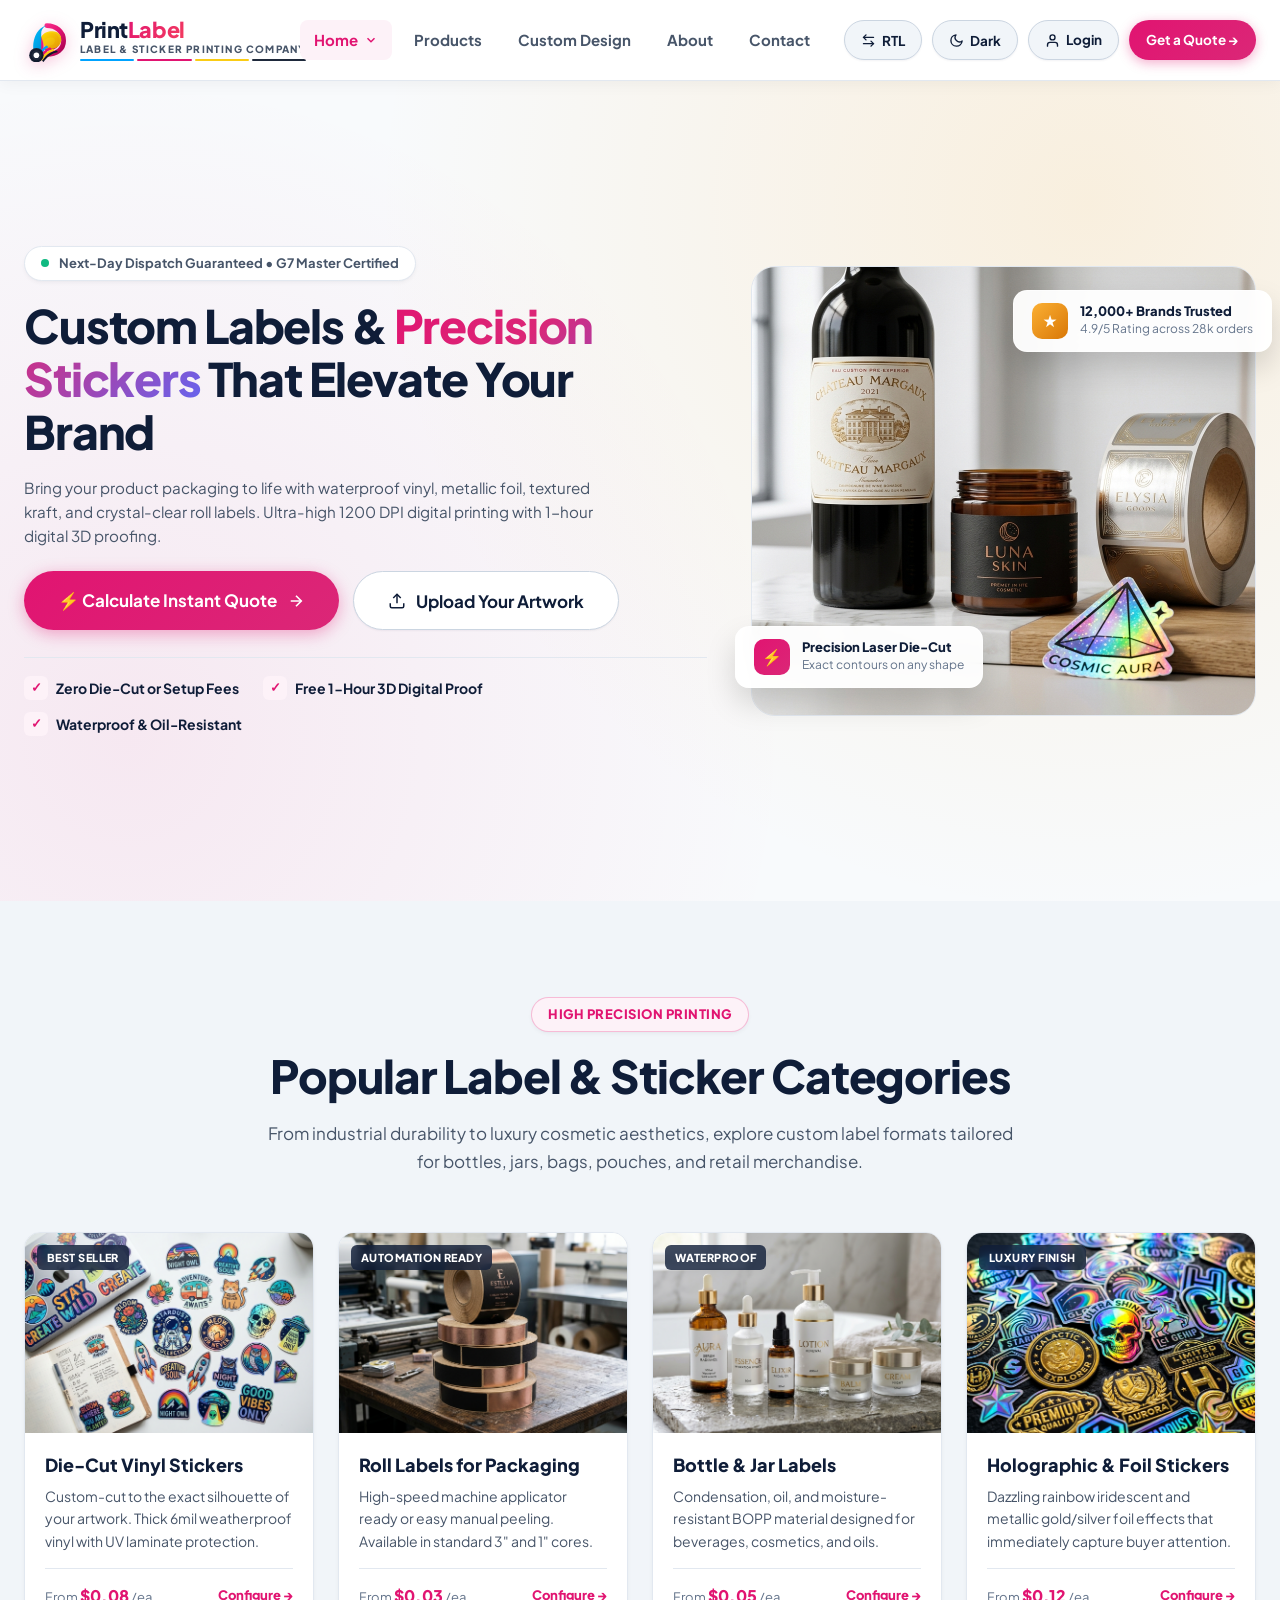
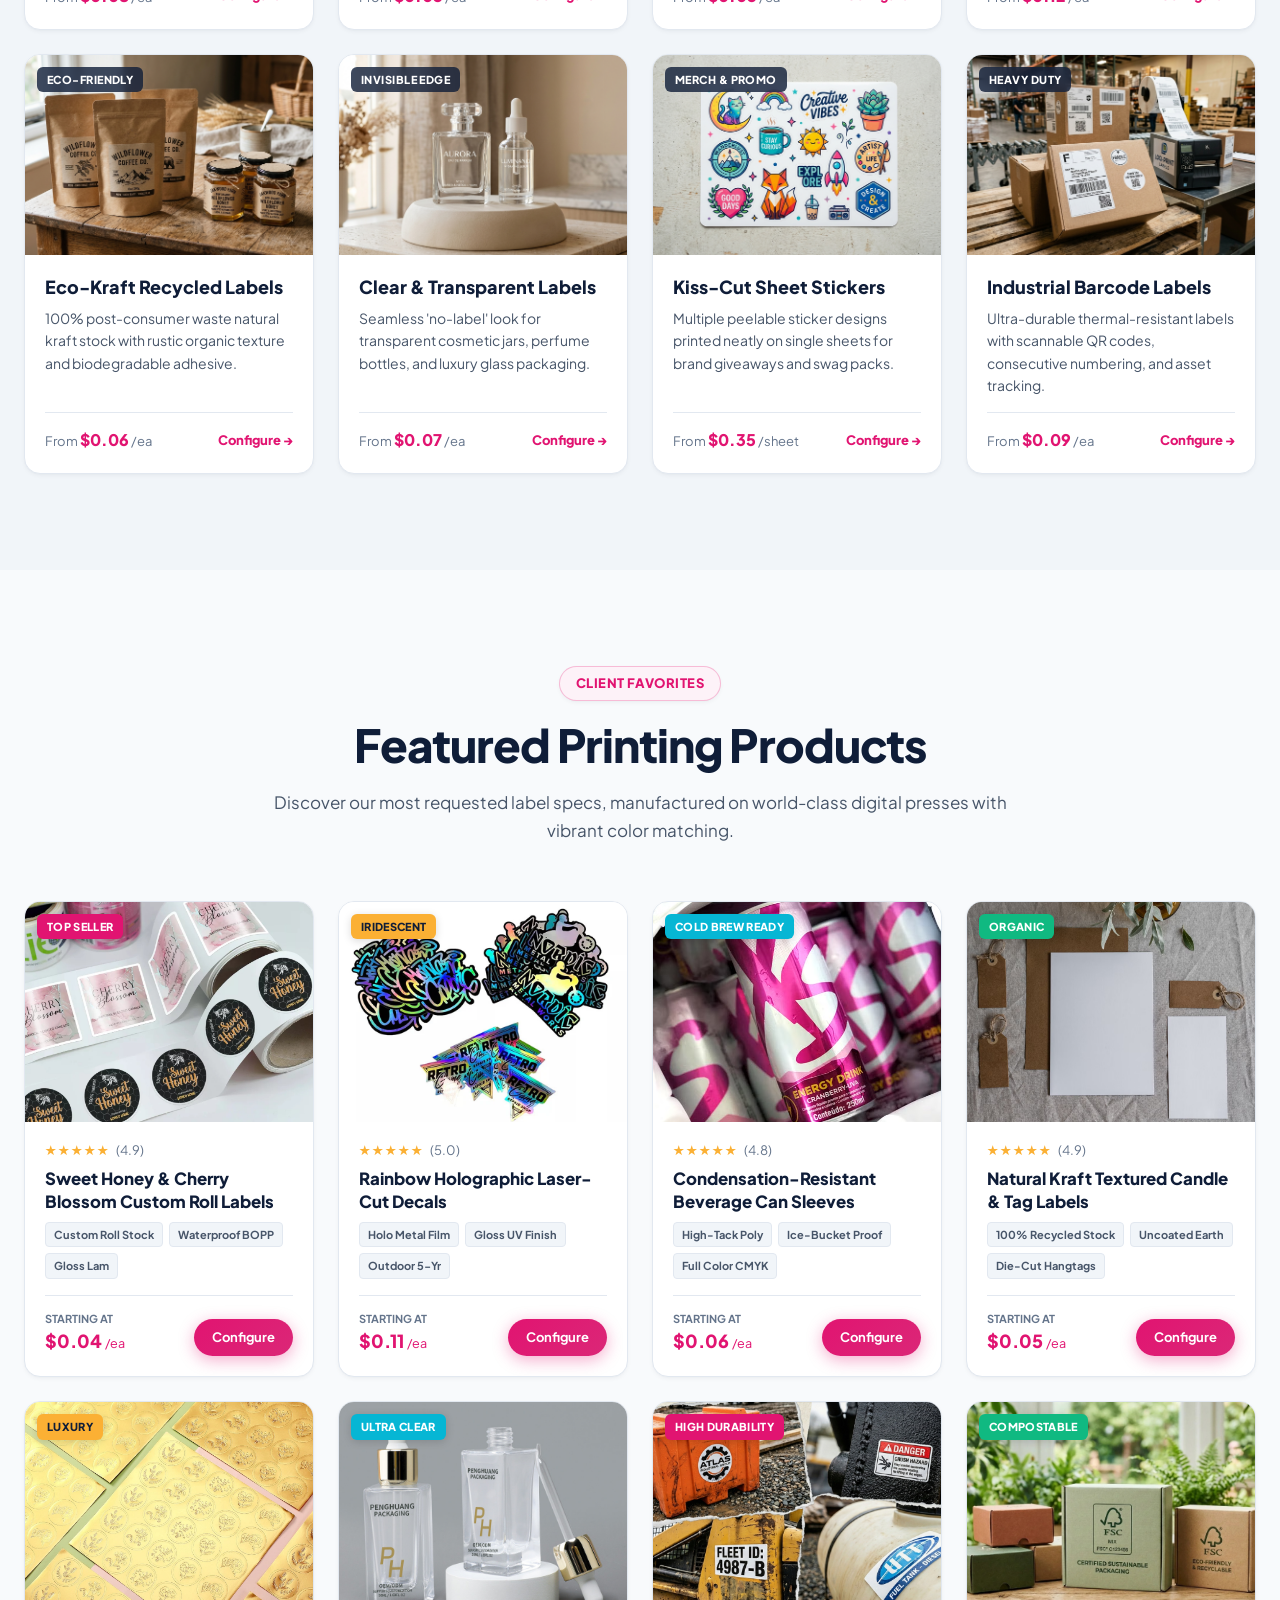
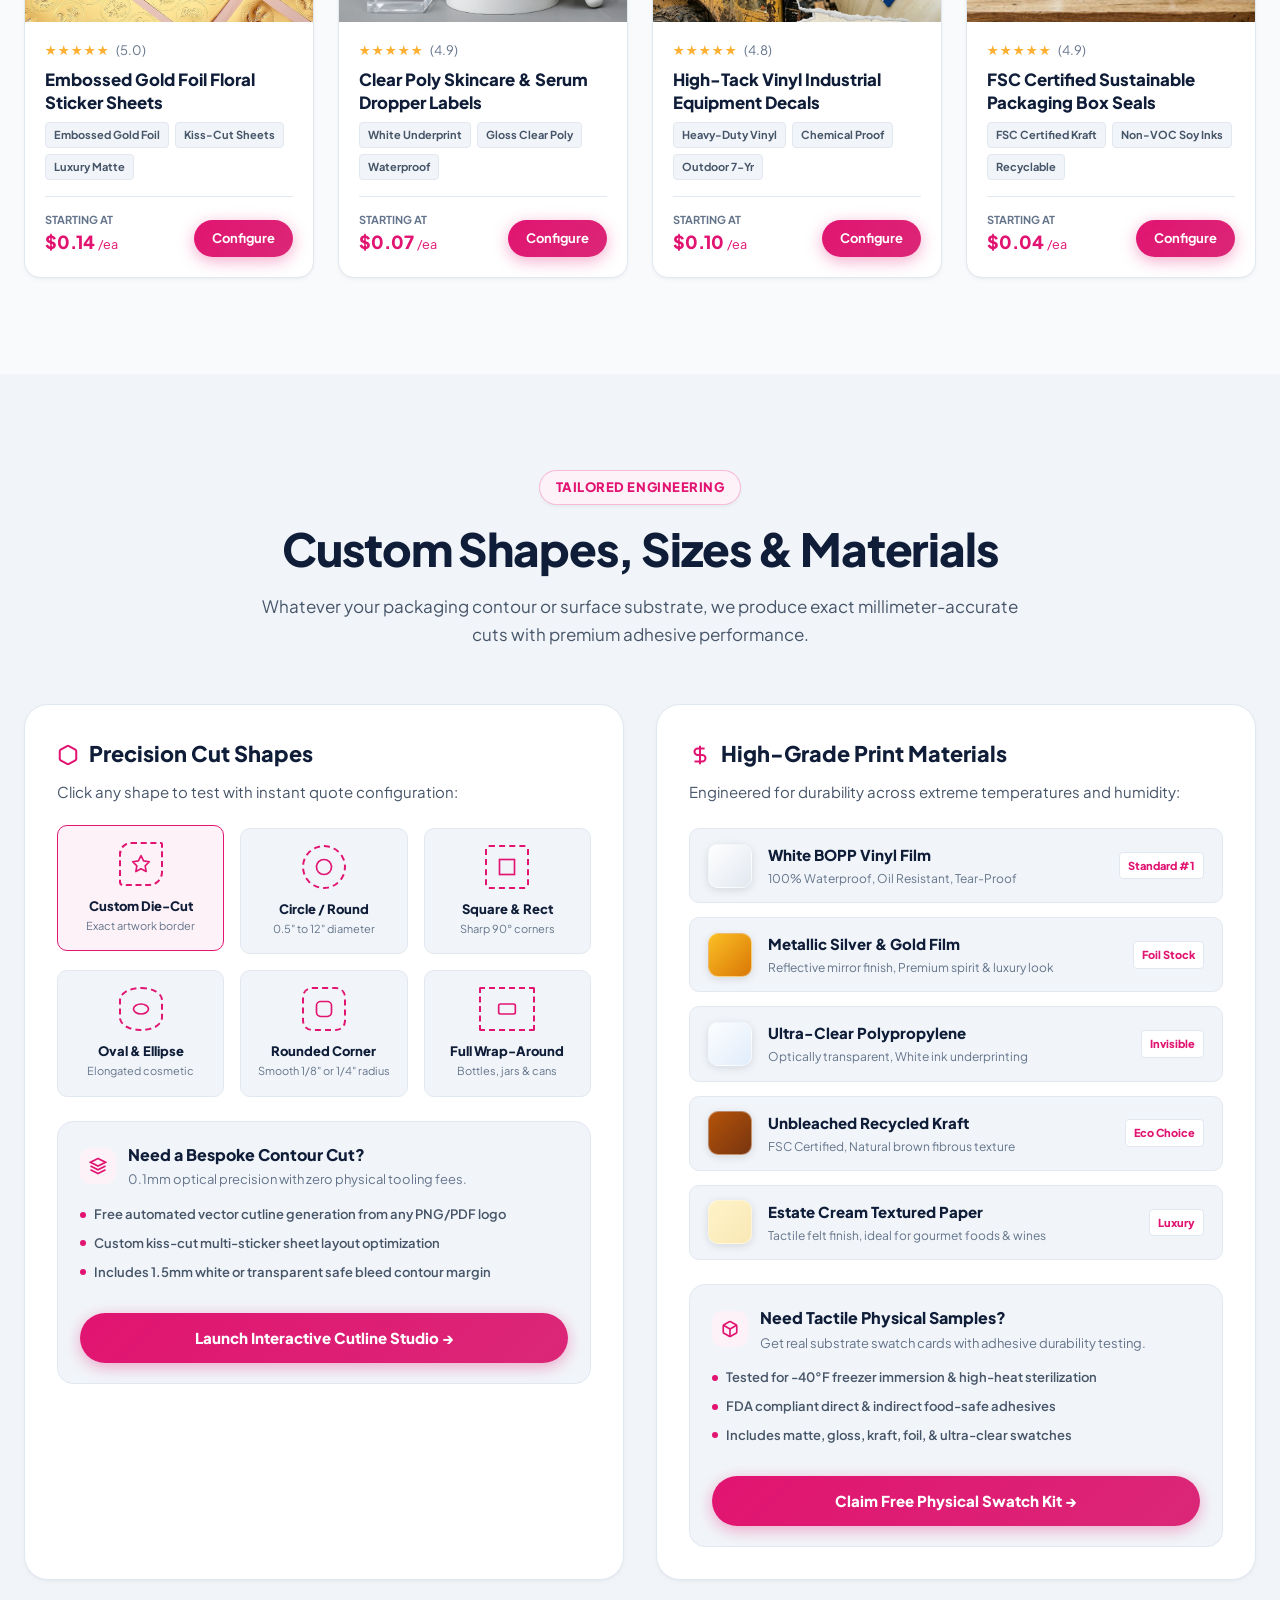
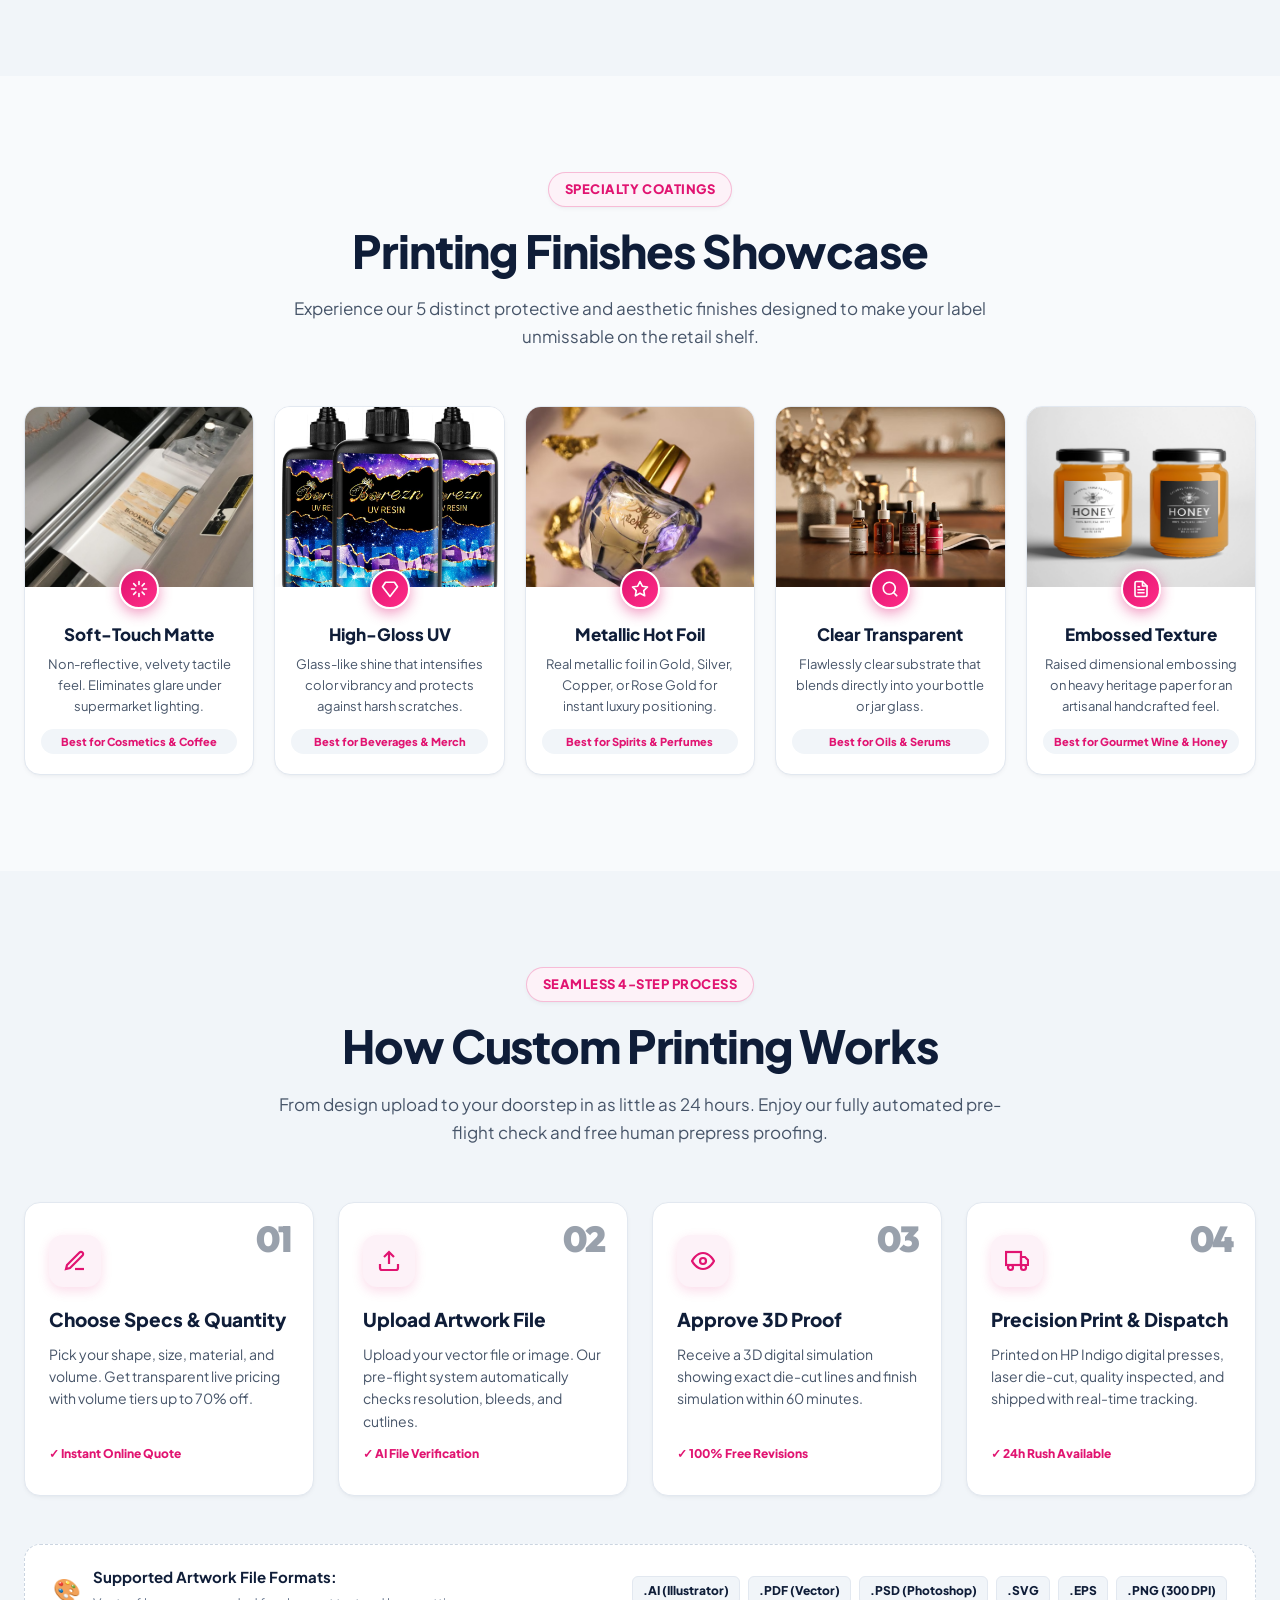
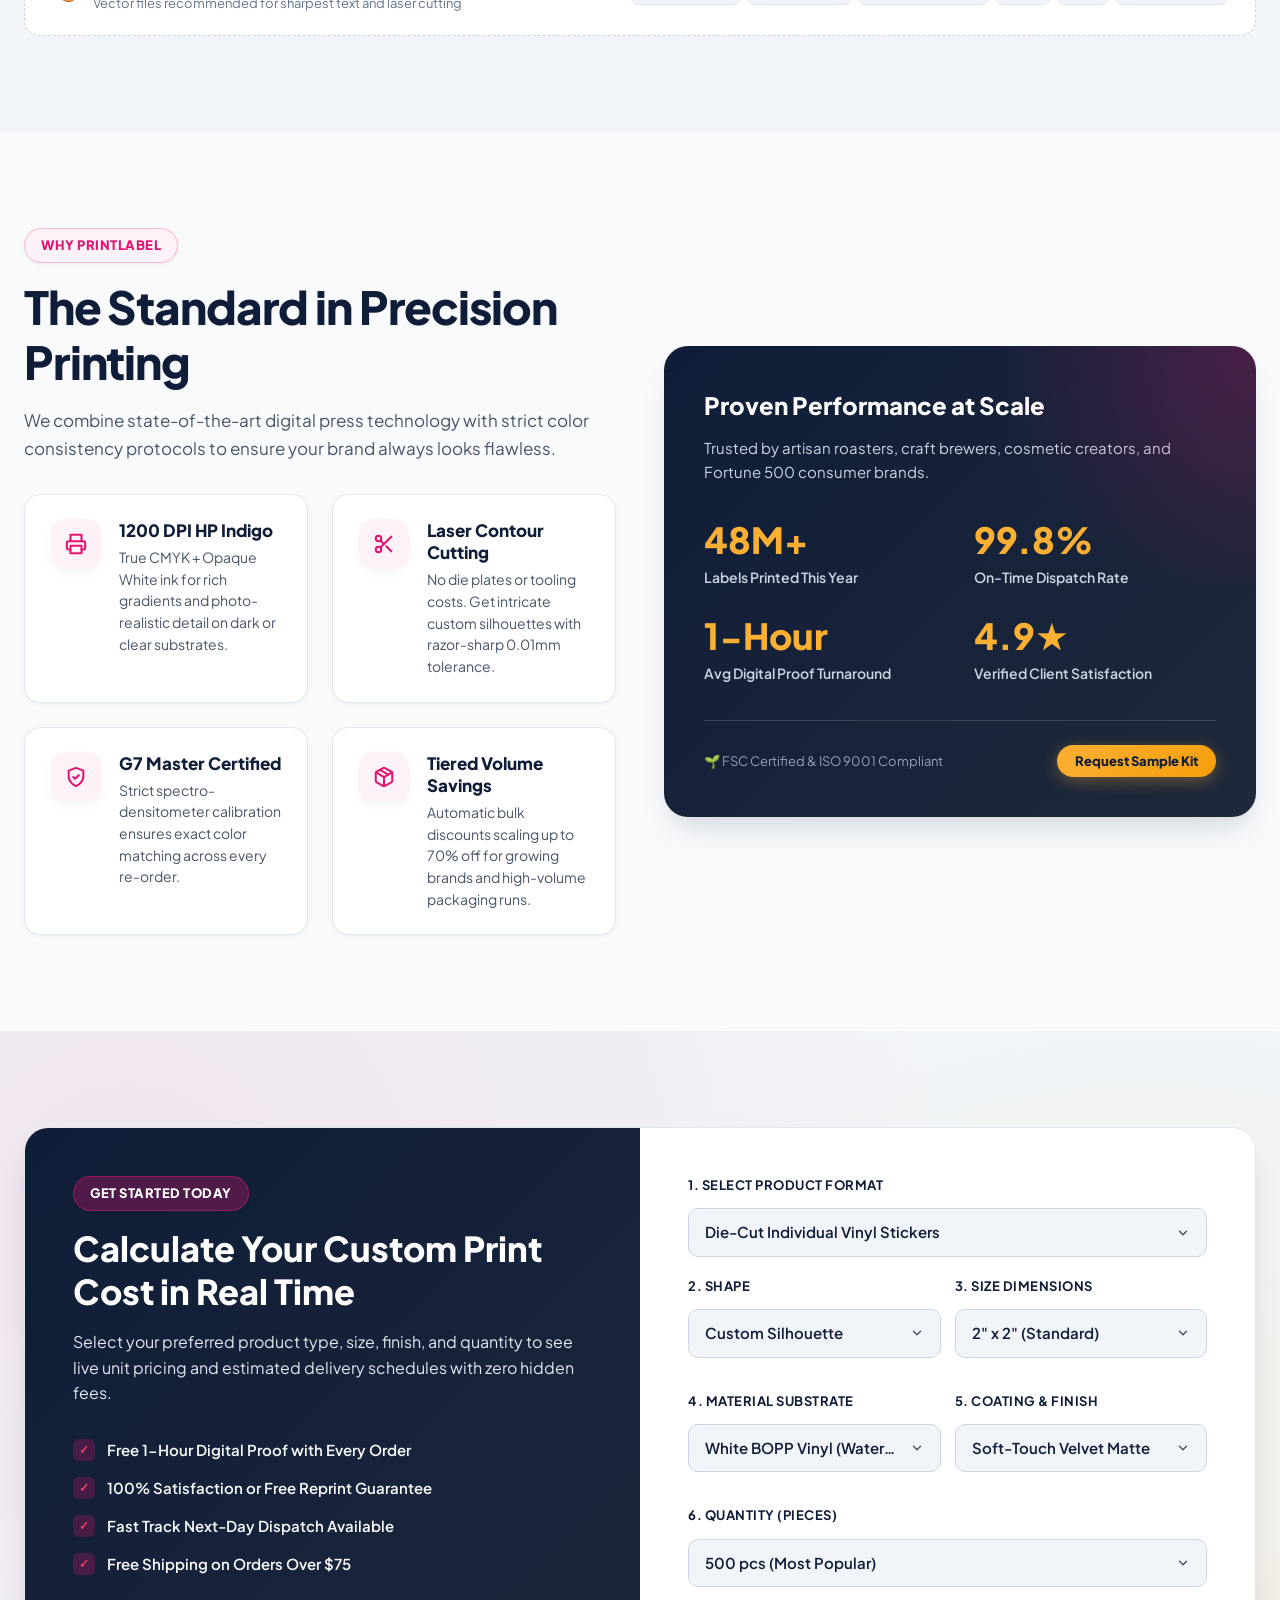
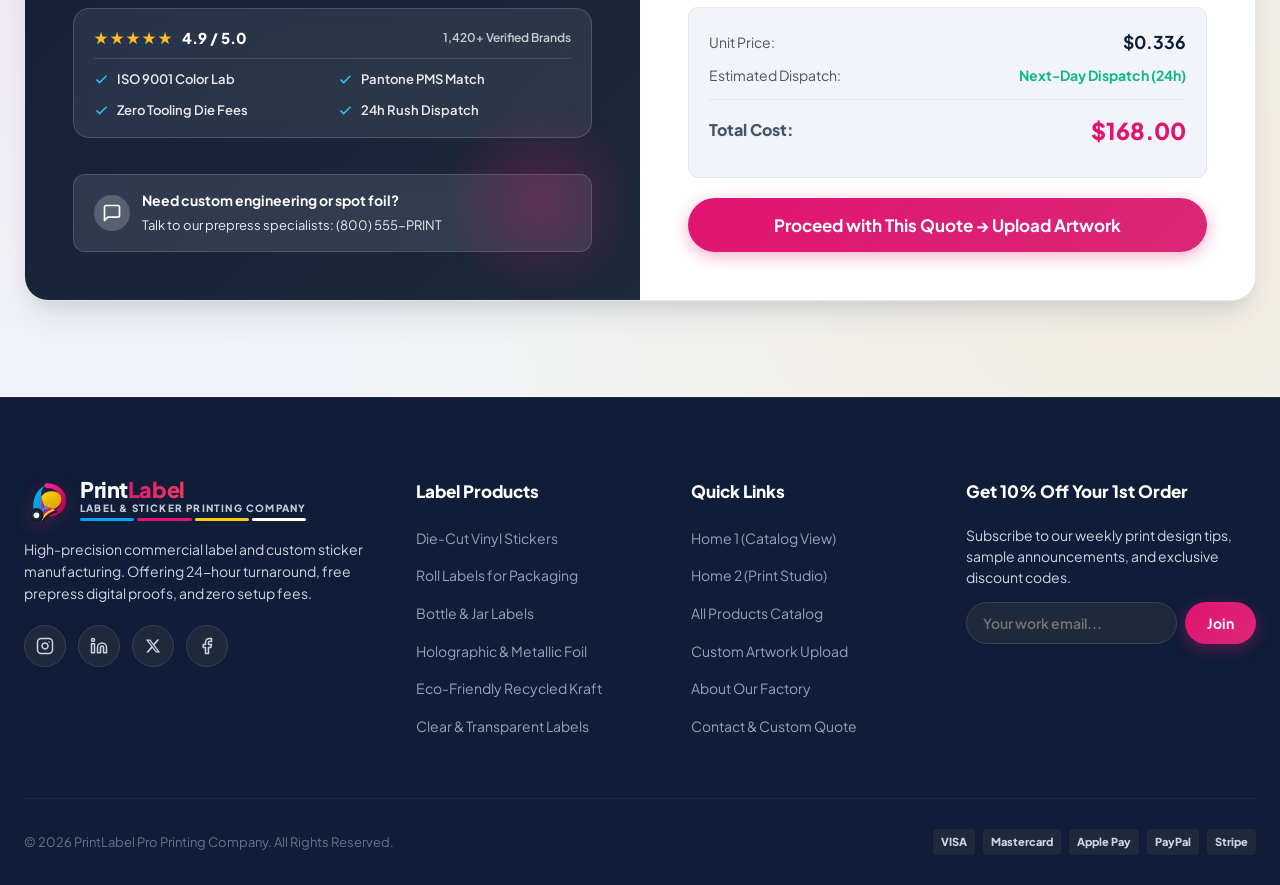
==== index.html @ 7717183d "Fix dark mode icon chip contrast, materials & quote card height balance, and char counter alignment" ====
<!DOCTYPE html>
<html lang="en" data-theme="light" dir="ltr">
<head>
  <meta charset="UTF-8">
  <meta name="viewport" content="width=device-width, initial-scale=1.0">
  <meta name="description" content="PrintLabel Pro — Premium Custom Labels, Product Packaging Stickers, Roll Labels, and Specialty Finishes with 24h turnaround & instant online proofing.">
  <meta name="keywords" content="custom labels, sticker printing, die-cut stickers, roll labels, packaging stickers, metallic foil, waterproof vinyl labels">
  <title>PrintLabel Pro | Custom Label & Sticker Printing Company</title>
  
  <!-- Main CSS & Responsive CSS -->
  <link rel="stylesheet" href="css/style.css">
  <link rel="stylesheet" href="css/responsive.css">
  <link rel="icon" href="data:image/svg+xml,<svg xmlns='http://www.w3.org/2000/svg' viewBox='0 0 32 32'><path d='M8 4h10a8 8 0 0 1 8 8c0 4.4-3.6 8-8 8H14v8H8V4z' fill='%23e11471'/><path d='M8 4h8a6 6 0 0 1 6 6c0 3.3-2.7 6-6 6h-8V4z' fill='%23fbb034'/><path d='M8 16h6v12H8z' fill='%2306b6d4'/></svg>">
</head>
<body>

  <!-- ==========================================================================
       PAGE LOADER / PRELOADER
       ========================================================================== -->
  <div id="page-loader" class="page-loader" aria-hidden="true">
    <div class="loader-content">
      <div class="loader-brand-visual">
        <div class="loader-logo-ring">
          <img src="images/logo-icon.svg" alt="PrintLabel Loading" class="loader-logo-icon" width="58" height="58">
          <div class="cmyk-orbit">
            <span class="orbit-dot dot-c"></span>
            <span class="orbit-dot dot-m"></span>
            <span class="orbit-dot dot-y"></span>
            <span class="orbit-dot dot-k"></span>
          </div>
        </div>
        <div class="loader-brand-title">
          Print<span class="loader-magenta">Label</span>
        </div>
        <div class="loader-tagline">LABEL &amp; STICKER PRINTING COMPANY</div>
      </div>
      
      <div class="loader-progress-track">
        <div class="loader-progress-bar"></div>
      </div>
      
      <div class="loader-status">
        <span class="loader-pulse-dot"></span>
        <span class="loader-status-text">Loading Print Studio...</span>
      </div>
    </div>
  </div>

  <!-- ==========================================================================
       Main Header & Navigation
       ========================================================================== -->
  <nav class="main-header" aria-label="Main Navigation">
    <div class="container header-inner">
      
      <!-- Brand Logo -->
      <a href="index.html" class="brand-logo" aria-label="PrintLabel Pro Homepage">
        <img src="images/logo-icon.svg" alt="PrintLabel Logo Mark" class="brand-logo-img" width="44" height="44">
        <div class="brand-name">
          <span class="brand-main">Print<span class="brand-accent">Label</span></span>
          <span class="brand-tagline">Label &amp; Sticker Printing Company</span>
          <span class="brand-cmyk-bar" aria-hidden="true">
            <span class="cmyk-seg c-seg"></span>
            <span class="cmyk-seg m-seg"></span>
            <span class="cmyk-seg y-seg"></span>
            <span class="cmyk-seg k-seg"></span>
          </span>
        </div>
      </a>

      <!-- Desktop & Mobile Nav Menu Drawer -->
      <div class="nav-menu-wrapper" id="nav-menu-wrapper">
        <ul class="nav-menu" id="nav-menu">
          <!-- Home Dropdown: Home 1 & Home 2 -->
          <li class="nav-item-dropdown">
            <a href="index.html" class="nav-link active" aria-haspopup="true" aria-expanded="false">
              Home <svg width="14" height="14" viewBox="0 0 24 24" fill="none" stroke="currentColor" stroke-width="2.5"><polyline points="6 9 12 15 18 9"></polyline></svg>
            </a>
            <div class="dropdown-menu">
              <a href="index.html" class="dropdown-item active">
                <span>Home 1 (Catalog View)</span>
                <span class="badge-tag">Active</span>
              </a>
              <a href="home-2.html" class="dropdown-item">
                <span>Home 2 (Studio Presentation)</span>
                <span class="badge-tag" style="background-color: var(--color-accent); color: #0f1d38;">Switch</span>
              </a>
            </div>
          </li>

          <!-- Main Pages -->
          <li><a href="products.html" class="nav-link">Products</a></li>
          <li><a href="custom-design.html" class="nav-link">Custom Design</a></li>
          <li><a href="about.html" class="nav-link">About</a></li>
          <li><a href="contact.html" class="nav-link">Contact</a></li>
        </ul>

        <!-- Mobile Drawer Action Buttons -->
        <div class="mobile-drawer-actions">
          <a href="#calculator" class="btn btn-primary btn-md mobile-cta-btn">
            <span>Get a Quote →</span>
          </a>
          <div class="mobile-drawer-aux">
            <button class="nav-action-btn mobile-aux-btn theme-toggle-btn-mobile" aria-label="Toggle Light and Dark Theme">
              <span class="theme-icon-mobile btn-icon-symbol">
                <svg width="15" height="15" viewBox="0 0 24 24" fill="none" stroke="currentColor" stroke-width="2.2" stroke-linecap="round" stroke-linejoin="round">
                  <path d="M21 12.79A9 9 0 1 1 11.21 3 7 7 0 0 0 21 12.79z"></path>
                </svg>
              </span>
              <span class="theme-text-mobile">Dark</span>
            </button>
            <button class="nav-action-btn mobile-aux-btn rtl-toggle-btn-mobile" aria-label="Toggle RTL">
              <span class="btn-icon-symbol">
                <svg width="15" height="15" viewBox="0 0 24 24" fill="none" stroke="currentColor" stroke-width="2.2">
                  <path d="M8 3L4 7l4 4"></path>
                  <path d="M4 7h16"></path>
                  <path d="M16 21l4-4-4-4"></path>
                  <path d="M20 17H4"></path>
                </svg>
              </span>
              <span class="rtl-text-mobile">RTL</span>
            </button>
            <a href="login.html" class="nav-action-btn mobile-aux-btn">
              <span class="btn-icon-symbol">
                <svg width="15" height="15" viewBox="0 0 24 24" fill="none" stroke="currentColor" stroke-width="2.2" stroke-linecap="round" stroke-linejoin="round">
                  <path d="M20 21v-2a4 4 0 0 0-4-4H8a4 4 0 0 0-4 4v2"></path>
                  <circle cx="12" cy="7" r="4"></circle>
                </svg>
              </span>
              <span>Login</span>
            </a>
          </div>
        </div>
      </div>

      <!-- Header Actions -->
      <div class="header-actions">
        <!-- 1. RTL Toggle Button (Desktop) -->
        <button id="rtl-toggle-btn" class="nav-action-btn desktop-action-btn" aria-label="Toggle Layout Direction RTL LTR">
          <span class="btn-icon-symbol">
            <svg width="15" height="15" viewBox="0 0 24 24" fill="none" stroke="currentColor" stroke-width="2.2" stroke-linecap="round" stroke-linejoin="round">
              <path d="M8 3L4 7l4 4"></path>
              <path d="M4 7h16"></path>
              <path d="M16 21l4-4-4-4"></path>
              <path d="M20 17H4"></path>
            </svg>
          </span>
          <span id="rtl-text">RTL</span>
        </button>

        <!-- 2. Light / Dark Mode Toggle Button (Desktop) -->
        <button id="theme-toggle-btn" class="nav-action-btn desktop-action-btn" aria-label="Toggle Light and Dark Theme">
          <span id="theme-icon" class="btn-icon-symbol">
            <svg width="15" height="15" viewBox="0 0 24 24" fill="none" stroke="currentColor" stroke-width="2.2" stroke-linecap="round" stroke-linejoin="round">
              <path d="M21 12.79A9 9 0 1 1 11.21 3 7 7 0 0 0 21 12.79z"></path>
            </svg>
          </span>
          <span id="theme-text">Dark</span>
        </button>

        <!-- 3. Login Button (Desktop) -->
        <a href="login.html" class="nav-action-btn desktop-action-btn" aria-label="Login / Sign Up">
          <span class="btn-icon-symbol">
            <svg width="15" height="15" viewBox="0 0 24 24" fill="none" stroke="currentColor" stroke-width="2.2" stroke-linecap="round" stroke-linejoin="round">
              <path d="M20 21v-2a4 4 0 0 0-4-4H8a4 4 0 0 0-4 4v2"></path>
              <circle cx="12" cy="7" r="4"></circle>
            </svg>
          </span>
          <span>Login</span>
        </a>

        <!-- 4. CTA Button (Desktop) -->
        <a href="#calculator" class="nav-action-btn nav-action-cta desktop-action-btn">
          <span>Get a Quote →</span>
        </a>

        <!-- Mobile / Tablet Menu Toggle Button -->
        <button class="menu-toggle-btn mobile-toggle" id="menu-toggle-btn" aria-label="Open Navigation Menu" aria-expanded="false">
          <svg class="hamburger-icon" width="22" height="22" viewBox="0 0 24 24" fill="none" stroke="currentColor" stroke-width="2.2" stroke-linecap="round" stroke-linejoin="round">
            <line x1="3" y1="12" x2="21" y2="12"></line>
            <line x1="3" y1="6" x2="21" y2="6"></line>
            <line x1="3" y1="18" x2="21" y2="18"></line>
          </svg>
          <svg class="close-icon" width="22" height="22" viewBox="0 0 24 24" fill="none" stroke="currentColor" stroke-width="2.2" stroke-linecap="round" stroke-linejoin="round" style="display:none;">
            <line x1="18" y1="6" x2="6" y2="18"></line>
            <line x1="6" y1="6" x2="18" y2="18"></line>
          </svg>
        </button>
      </div>

    </div>
  </nav>

  <main>
    <!-- ==========================================================================
         SECTION 1: HERO SECTION
         ========================================================================== -->
    <section class="hero-section" id="hero">
      <div class="container">
        <div class="hero-grid">
          
          <!-- Hero Text Content -->
          <div class="hero-content">
            <div class="hero-badge">
              <span class="pulse-dot"></span>
              <span>Next-Day Dispatch Guaranteed • G7 Master Certified</span>
            </div>

            <h1 class="hero-title">
              Custom Labels & <span class="gradient-text">Precision Stickers</span> That Elevate Your Brand
            </h1>

            <p class="hero-subtitle">
              Bring your product packaging to life with waterproof vinyl, metallic foil, textured kraft, and crystal-clear roll labels. Ultra-high 1200 DPI digital printing with 1-hour digital 3D proofing.
            </p>

            <div class="hero-cta-group">
              <a href="#calculator" class="btn btn-primary btn-lg">
                <span>⚡ Calculate Instant Quote</span>
                <svg width="18" height="18" viewBox="0 0 24 24" fill="none" stroke="currentColor" stroke-width="2.2"><line x1="5" y1="12" x2="19" y2="12"></line><polyline points="12 5 19 12 12 19"></polyline></svg>
              </a>
              <button class="btn btn-secondary btn-lg" data-modal-target="modal-upload">
                <svg width="18" height="18" viewBox="0 0 24 24" fill="none" stroke="currentColor" stroke-width="2"><path d="M21 15v4a2 2 0 0 1-2 2H5a2 2 0 0 1-2-2v-4"></path><polyline points="17 8 12 3 7 8"></polyline><line x1="12" y1="3" x2="12" y2="15"></line></svg>
                <span>Upload Your Artwork</span>
              </button>
            </div>

            <div class="hero-features-list">
              <div class="hero-feat-item">
                <div class="hero-feat-icon">✓</div>
                <span>Zero Die-Cut or Setup Fees</span>
              </div>
              <div class="hero-feat-item">
                <div class="hero-feat-icon">✓</div>
                <span>Free 1-Hour 3D Digital Proof</span>
              </div>
              <div class="hero-feat-item">
                <div class="hero-feat-icon">✓</div>
                <span>Waterproof & Oil-Resistant</span>
              </div>
            </div>
          </div>

          <!-- Hero Visual Presentation -->
          <div class="hero-visual">
            <div class="hero-mockup-wrapper">
              <img 
                src="images/hero_showcase.jpg" 
                alt="Custom premium printed labels and packaging boxes showcase" 
                class="hero-main-img"
                loading="eager"
              >
            </div>

            <!-- Floating Pill 1: Top Right -->
            <div class="floating-pill pill-top-right">
              <div class="pill-icon amber">★</div>
              <div class="pill-text">
                <h5>12,000+ Brands Trusted</h5>
                <p>4.9/5 Rating across 28k orders</p>
              </div>
            </div>

            <!-- Floating Pill 2: Bottom Left -->
            <div class="floating-pill pill-bottom-left">
              <div class="pill-icon pink">⚡</div>
              <div class="pill-text">
                <h5>Precision Laser Die-Cut</h5>
                <p>Exact contours on any shape</p>
              </div>
            </div>
          </div>

        </div>
      </div>
    </section>

    <!-- ==========================================================================
         SECTION 2: POPULAR LABEL & STICKER CATEGORIES
         ========================================================================== -->
    <section class="section section-bg" id="categories">
      <div class="container">
        
        <div class="section-header">
          <span class="section-tag">High Precision Printing</span>
          <h2 class="section-title">Popular Label &amp; Sticker Categories</h2>
          <p class="section-description">
            From industrial durability to luxury cosmetic aesthetics, explore custom label formats tailored for bottles, jars, bags, pouches, and retail merchandise.
          </p>
        </div>

        <div class="category-grid">
          
          <!-- Category 1 -->
          <div class="category-card">
            <div class="category-img-box">
              <span class="category-tag">Best Seller</span>
              <img src="images/diecut_stickers.jpg" alt="Die-Cut Vinyl Stickers" loading="lazy">
            </div>
            <div class="category-body">
              <h3 class="category-title">Die-Cut Vinyl Stickers</h3>
              <p class="category-desc">Custom-cut to the exact silhouette of your artwork. Thick 6mil weatherproof vinyl with UV laminate protection.</p>
              <div class="category-meta">
                <span class="category-price">From <span>$0.08</span> /ea</span>
                <a href="#calculator" class="category-link">Configure →</a>
              </div>
            </div>
          </div>

          <!-- Category 2 -->
          <div class="category-card">
            <div class="category-img-box">
              <span class="category-tag">Automation Ready</span>
              <img src="images/roll_packaging_labels.jpg" alt="Roll Labels for Packaging" loading="lazy">
            </div>
            <div class="category-body">
              <h3 class="category-title">Roll Labels for Packaging</h3>
              <p class="category-desc">High-speed machine applicator ready or easy manual peeling. Available in standard 3" and 1" cores.</p>
              <div class="category-meta">
                <span class="category-price">From <span>$0.03</span> /ea</span>
                <a href="#calculator" class="category-link">Configure →</a>
              </div>
            </div>
          </div>

          <!-- Category 3 -->
          <div class="category-card">
            <div class="category-img-box">
              <span class="category-tag">Waterproof</span>
              <img src="images/bottle_jar_labels.jpg" alt="Bottle &amp; Jar Product Labels" loading="lazy">
            </div>
            <div class="category-body">
              <h3 class="category-title">Bottle &amp; Jar Labels</h3>
              <p class="category-desc">Condensation, oil, and moisture-resistant BOPP material designed for beverages, cosmetics, and oils.</p>
              <div class="category-meta">
                <span class="category-price">From <span>$0.05</span> /ea</span>
                <a href="#calculator" class="category-link">Configure →</a>
              </div>
            </div>
          </div>

          <!-- Category 4 -->
          <div class="category-card">
            <div class="category-img-box">
              <span class="category-tag">Luxury Finish</span>
              <img src="images/foil_holo_stickers.jpg" alt="Holographic &amp; Metallic Foil Stickers" loading="lazy">
            </div>
            <div class="category-body">
              <h3 class="category-title">Holographic &amp; Foil Stickers</h3>
              <p class="category-desc">Dazzling rainbow iridescent and metallic gold/silver foil effects that immediately capture buyer attention.</p>
              <div class="category-meta">
                <span class="category-price">From <span>$0.12</span> /ea</span>
                <a href="#calculator" class="category-link">Configure →</a>
              </div>
            </div>
          </div>

          <!-- Category 5 -->
          <div class="category-card">
            <div class="category-img-box">
              <span class="category-tag">Eco-Friendly</span>
              <img src="images/eco_kraft_labels.jpg" alt="Eco-Kraft &amp; Recycled Labels" loading="lazy">
            </div>
            <div class="category-body">
              <h3 class="category-title">Eco-Kraft Recycled Labels</h3>
              <p class="category-desc">100% post-consumer waste natural kraft stock with rustic organic texture and biodegradable adhesive.</p>
              <div class="category-meta">
                <span class="category-price">From <span>$0.06</span> /ea</span>
                <a href="#calculator" class="category-link">Configure →</a>
              </div>
            </div>
          </div>

          <!-- Category 6 -->
          <div class="category-card">
            <div class="category-img-box">
              <span class="category-tag">Invisible Edge</span>
              <img src="images/clear_transparent_labels.jpg" alt="Clear &amp; Transparent Labels" loading="lazy">
            </div>
            <div class="category-body">
              <h3 class="category-title">Clear &amp; Transparent Labels</h3>
              <p class="category-desc">Seamless 'no-label' look for transparent cosmetic jars, perfume bottles, and luxury glass packaging.</p>
              <div class="category-meta">
                <span class="category-price">From <span>$0.07</span> /ea</span>
                <a href="#calculator" class="category-link">Configure →</a>
              </div>
            </div>
          </div>

          <!-- Category 7 -->
          <div class="category-card">
            <div class="category-img-box">
              <span class="category-tag">Merch &amp; Promo</span>
              <img src="images/kisscut_sheet_stickers.jpg" alt="Kiss-Cut Sheet Stickers" loading="lazy">
            </div>
            <div class="category-body">
              <h3 class="category-title">Kiss-Cut Sheet Stickers</h3>
              <p class="category-desc">Multiple peelable sticker designs printed neatly on single sheets for brand giveaways and swag packs.</p>
              <div class="category-meta">
                <span class="category-price">From <span>$0.35</span> /sheet</span>
                <a href="#calculator" class="category-link">Configure →</a>
              </div>
            </div>
          </div>

          <!-- Category 8 -->
          <div class="category-card">
            <div class="category-img-box">
              <span class="category-tag">Heavy Duty</span>
              <img src="images/barcode_shipping_labels.jpg" alt="Industrial Asset &amp; Barcode Labels" loading="lazy">
            </div>
            <div class="category-body">
              <h3 class="category-title">Industrial Barcode Labels</h3>
              <p class="category-desc">Ultra-durable thermal-resistant labels with scannable QR codes, consecutive numbering, and asset tracking.</p>
              <div class="category-meta">
                <span class="category-price">From <span>$0.09</span> /ea</span>
                <a href="#calculator" class="category-link">Configure →</a>
              </div>
            </div>
          </div>

        </div>

      </div>
    </section>

    <!-- ==========================================================================
         SECTION 3: FEATURED PRINTING PRODUCTS
         ========================================================================== -->
    <section class="section" id="featured-products">
      <div class="container">
        
        <div class="section-header">
          <span class="section-tag">Client Favorites</span>
          <h2 class="section-title">Featured Printing Products</h2>
          <p class="section-description">
            Discover our most requested label specs, manufactured on world-class digital presses with vibrant color matching.
          </p>
        </div>

        <!-- Product Grid -->
        <div class="product-grid">
          
          <!-- Product 1 -->
          <div class="product-card" data-category="waterproof">
            <div class="product-badge-group">
              <span class="product-badge hot">Top Seller</span>
            </div>
            <div class="product-img-box">
              <img src="images/featured_roll_labels.jpg" alt="Sweet Honey and Cherry Blossom Custom Roll Labels" loading="lazy">
            </div>
            <div class="product-body">
              <div class="product-rating">
                <span class="stars">★★★★★</span>
                <span>(4.9)</span>
              </div>
              <h3 class="product-title">Sweet Honey &amp; Cherry Blossom Custom Roll Labels</h3>
              <div class="product-specs">
                <span class="spec-pill">Custom Roll Stock</span>
                <span class="spec-pill">Waterproof BOPP</span>
                <span class="spec-pill">Gloss Lam</span>
              </div>
              <div class="product-footer">
                <div class="product-pricing">
                  <span class="price-label">Starting at</span>
                  <span class="price-value">$0.04 <small style="font-size:0.7em; font-weight:normal;">/ea</small></span>
                </div>
                <a href="#calculator" class="btn btn-primary btn-sm">Configure</a>
              </div>
            </div>
          </div>

          <!-- Product 2 -->
          <div class="product-card" data-category="foil">
            <div class="product-badge-group">
              <span class="product-badge foil">Iridescent</span>
            </div>
            <div class="product-img-box">
              <img src="images/featured_holo_stickers.png" alt="Rainbow Holographic Laser-Cut Decals" loading="lazy">
            </div>
            <div class="product-body">
              <div class="product-rating">
                <span class="stars">★★★★★</span>
                <span>(5.0)</span>
              </div>
              <h3 class="product-title">Rainbow Holographic Laser-Cut Decals</h3>
              <div class="product-specs">
                <span class="spec-pill">Holo Metal Film</span>
                <span class="spec-pill">Gloss UV Finish</span>
                <span class="spec-pill">Outdoor 5-Yr</span>
              </div>
              <div class="product-footer">
                <div class="product-pricing">
                  <span class="price-label">Starting at</span>
                  <span class="price-value">$0.11 <small style="font-size:0.7em; font-weight:normal;">/ea</small></span>
                </div>
                <a href="#calculator" class="btn btn-primary btn-sm">Configure</a>
              </div>
            </div>
          </div>

          <!-- Product 3 -->
          <div class="product-card" data-category="waterproof">
            <div class="product-badge-group">
              <span class="product-badge finish">Cold Brew Ready</span>
            </div>
            <div class="product-img-box">
              <img src="images/featured_drink_labels.png" alt="Condensation-Resistant Beverage Can Sleeves" loading="lazy">
            </div>
            <div class="product-body">
              <div class="product-rating">
                <span class="stars">★★★★★</span>
                <span>(4.8)</span>
              </div>
              <h3 class="product-title">Condensation-Resistant Beverage Can Sleeves</h3>
              <div class="product-specs">
                <span class="spec-pill">High-Tack Poly</span>
                <span class="spec-pill">Ice-Bucket Proof</span>
                <span class="spec-pill">Full Color CMYK</span>
              </div>
              <div class="product-footer">
                <div class="product-pricing">
                  <span class="price-label">Starting at</span>
                  <span class="price-value">$0.06 <small style="font-size:0.7em; font-weight:normal;">/ea</small></span>
                </div>
                <a href="#calculator" class="btn btn-primary btn-sm">Configure</a>
              </div>
            </div>
          </div>

          <!-- Product 4 -->
          <div class="product-card" data-category="eco">
            <div class="product-badge-group">
              <span class="product-badge eco">Organic</span>
            </div>
            <div class="product-img-box">
              <img src="images/featured_kraft_stationery.png" alt="Natural Kraft Textured Candle & Tag Labels" loading="lazy">
            </div>
            <div class="product-body">
              <div class="product-rating">
                <span class="stars">★★★★★</span>
                <span>(4.9)</span>
              </div>
              <h3 class="product-title">Natural Kraft Textured Candle &amp; Tag Labels</h3>
              <div class="product-specs">
                <span class="spec-pill">100% Recycled Stock</span>
                <span class="spec-pill">Uncoated Earth</span>
                <span class="spec-pill">Die-Cut Hangtags</span>
              </div>
              <div class="product-footer">
                <div class="product-pricing">
                  <span class="price-label">Starting at</span>
                  <span class="price-value">$0.05 <small style="font-size:0.7em; font-weight:normal;">/ea</small></span>
                </div>
                <a href="#calculator" class="btn btn-primary btn-sm">Configure</a>
              </div>
            </div>
          </div>

          <!-- Product 5 -->
          <div class="product-card" data-category="foil">
            <div class="product-badge-group">
              <span class="product-badge foil">Luxury</span>
            </div>
            <div class="product-img-box">
              <img src="images/featured_gold_embossed.jpg" alt="Embossed Gold Foil Floral Sticker Sheets" loading="lazy">
            </div>
            <div class="product-body">
              <div class="product-rating">
                <span class="stars">★★★★★</span>
                <span>(5.0)</span>
              </div>
              <h3 class="product-title">Embossed Gold Foil Floral Sticker Sheets</h3>
              <div class="product-specs">
                <span class="spec-pill">Embossed Gold Foil</span>
                <span class="spec-pill">Kiss-Cut Sheets</span>
                <span class="spec-pill">Luxury Matte</span>
              </div>
              <div class="product-footer">
                <div class="product-pricing">
                  <span class="price-label">Starting at</span>
                  <span class="price-value">$0.14 <small style="font-size:0.7em; font-weight:normal;">/ea</small></span>
                </div>
                <a href="#calculator" class="btn btn-primary btn-sm">Configure</a>
              </div>
            </div>
          </div>

          <!-- Product 6 -->
          <div class="product-card" data-category="waterproof">
            <div class="product-badge-group">
              <span class="product-badge finish">Ultra Clear</span>
            </div>
            <div class="product-img-box">
              <img src="images/featured_clear_dropper.png" alt="Clear Poly Skincare &amp; Serum Dropper Labels" loading="lazy">
            </div>
            <div class="product-body">
              <div class="product-rating">
                <span class="stars">★★★★★</span>
                <span>(4.9)</span>
              </div>
              <h3 class="product-title">Clear Poly Skincare &amp; Serum Dropper Labels</h3>
              <div class="product-specs">
                <span class="spec-pill">White Underprint</span>
                <span class="spec-pill">Gloss Clear Poly</span>
                <span class="spec-pill">Waterproof</span>
              </div>
              <div class="product-footer">
                <div class="product-pricing">
                  <span class="price-label">Starting at</span>
                  <span class="price-value">$0.07 <small style="font-size:0.7em; font-weight:normal;">/ea</small></span>
                </div>
                <a href="#calculator" class="btn btn-primary btn-sm">Configure</a>
              </div>
            </div>
          </div>

          <!-- Product 7 -->
          <div class="product-card" data-category="diecut">
            <div class="product-badge-group">
              <span class="product-badge hot">High Durability</span>
            </div>
            <div class="product-img-box">
              <img src="images/featured_industrial_decals.jpg" alt="High-Tack Vinyl Industrial Equipment Decals" loading="lazy">
            </div>
            <div class="product-body">
              <div class="product-rating">
                <span class="stars">★★★★★</span>
                <span>(4.8)</span>
              </div>
              <h3 class="product-title">High-Tack Vinyl Industrial Equipment Decals</h3>
              <div class="product-specs">
                <span class="spec-pill">Heavy-Duty Vinyl</span>
                <span class="spec-pill">Chemical Proof</span>
                <span class="spec-pill">Outdoor 7-Yr</span>
              </div>
              <div class="product-footer">
                <div class="product-pricing">
                  <span class="price-label">Starting at</span>
                  <span class="price-value">$0.10 <small style="font-size:0.7em; font-weight:normal;">/ea</small></span>
                </div>
                <a href="#calculator" class="btn btn-primary btn-sm">Configure</a>
              </div>
            </div>
          </div>

          <!-- Product 8 -->
          <div class="product-card" data-category="eco">
            <div class="product-badge-group">
              <span class="product-badge eco">Compostable</span>
            </div>
            <div class="product-img-box">
              <img src="images/featured_fsc_boxes.jpg" alt="FSC Certified Sustainable Packaging Box Seals" loading="lazy">
            </div>
            <div class="product-body">
              <div class="product-rating">
                <span class="stars">★★★★★</span>
                <span>(4.9)</span>
              </div>
              <h3 class="product-title">FSC Certified Sustainable Packaging Box Seals</h3>
              <div class="product-specs">
                <span class="spec-pill">FSC Certified Kraft</span>
                <span class="spec-pill">Non-VOC Soy Inks</span>
                <span class="spec-pill">Recyclable</span>
              </div>
              <div class="product-footer">
                <div class="product-pricing">
                  <span class="price-label">Starting at</span>
                  <span class="price-value">$0.04 <small style="font-size:0.7em; font-weight:normal;">/ea</small></span>
                </div>
                <a href="#calculator" class="btn btn-primary btn-sm">Configure</a>
              </div>
            </div>
          </div>

        </div>

      </div>
    </section>

    <!-- ==========================================================================
         SECTION 4: CUSTOM SHAPES, SIZES & MATERIALS
         ========================================================================== -->
    <section class="section section-bg" id="shapes-materials">
      <div class="container">
        
        <div class="section-header">
          <span class="section-tag">Tailored Engineering</span>
          <h2 class="section-title">Custom Shapes, Sizes & Materials</h2>
          <p class="section-description">
            Whatever your packaging contour or surface substrate, we produce exact millimeter-accurate cuts with premium adhesive performance.
          </p>
        </div>

        <div class="shapes-materials-grid">
          
          <!-- Block 1: Precision Shapes -->
          <div class="showcase-block">
            <h3 class="showcase-block-title">
              <svg width="22" height="22" viewBox="0 0 24 24" fill="none" stroke="var(--color-primary)" stroke-width="2.2"><path d="M21 16V8a2 2 0 0 0-1-1.73l-7-4a2 2 0 0 0-2 0l-7 4A2 2 0 0 0 3 8v8a2 2 0 0 0 1 1.73l7 4a2 2 0 0 0 2 0l7-4A2 2 0 0 0 21 16z"></path></svg>
              Precision Cut Shapes
            </h3>
            <p class="showcase-block-desc">Click any shape to test with instant quote configuration:</p>

            <div class="shape-cards-grid">
              
              <div class="shape-item active" data-shape="Die-Cut Custom">
                <div class="shape-icon-box shape-diecut">
                  <svg width="20" height="20" viewBox="0 0 24 24" fill="none" stroke="currentColor" stroke-width="2" stroke-linecap="round" stroke-linejoin="round">
                    <path d="M12 2l3.09 6.26L22 9.27l-5 4.87 1.18 6.88L12 17.77l-6.18 3.25L7 14.14 2 9.27l6.91-1.01L12 2z"></path>
                  </svg>
                </div>
                <div class="shape-name">Custom Die-Cut</div>
                <div class="shape-sub">Exact artwork border</div>
              </div>

              <div class="shape-item" data-shape="Circle">
                <div class="shape-icon-box shape-circle">
                  <svg width="20" height="20" viewBox="0 0 24 24" fill="none" stroke="currentColor" stroke-width="2">
                    <circle cx="12" cy="12" r="9"></circle>
                  </svg>
                </div>
                <div class="shape-name">Circle / Round</div>
                <div class="shape-sub">0.5" to 12" diameter</div>
              </div>

              <div class="shape-item" data-shape="Square">
                <div class="shape-icon-box shape-square">
                  <svg width="20" height="20" viewBox="0 0 24 24" fill="none" stroke="currentColor" stroke-width="2">
                    <rect x="3" y="3" width="18" height="18"></rect>
                  </svg>
                </div>
                <div class="shape-name">Square & Rect</div>
                <div class="shape-sub">Sharp 90° corners</div>
              </div>

              <div class="shape-item" data-shape="Oval">
                <div class="shape-icon-box shape-oval">
                  <svg width="20" height="20" viewBox="0 0 24 24" fill="none" stroke="currentColor" stroke-width="2">
                    <ellipse cx="12" cy="12" rx="9" ry="6"></ellipse>
                  </svg>
                </div>
                <div class="shape-name">Oval & Ellipse</div>
                <div class="shape-sub">Elongated cosmetic</div>
              </div>

              <div class="shape-item" data-shape="Rounded Corner">
                <div class="shape-icon-box shape-rounded">
                  <svg width="20" height="20" viewBox="0 0 24 24" fill="none" stroke="currentColor" stroke-width="2">
                    <rect x="3" y="3" width="18" height="18" rx="5" ry="5"></rect>
                  </svg>
                </div>
                <div class="shape-name">Rounded Corner</div>
                <div class="shape-sub">Smooth 1/8" or 1/4" radius</div>
              </div>

              <div class="shape-item" data-shape="Full Wrap">
                <div class="shape-icon-box shape-wrap">
                  <svg width="20" height="20" viewBox="0 0 24 24" fill="none" stroke="currentColor" stroke-width="2">
                    <rect x="2" y="6" width="20" height="12" rx="2"></rect>
                  </svg>
                </div>
                <div class="shape-name">Full Wrap-Around</div>
                <div class="shape-sub">Bottles, jars & cans</div>
              </div>

            </div>

            <!-- Custom Shape Guidance & Prepress Guarantee to fill block gap -->
            <div class="shape-info-banner" style="margin-top: 24px; padding: 20px 22px; background: var(--bg-surface-secondary); border-radius: var(--card-radius); border: 1px solid var(--border-subtle);">
              <div style="display: flex; align-items: center; gap: 12px; margin-bottom: 8px;">
                <div style="width: 36px; height: 36px; border-radius: 10px; background: var(--color-primary-light); color: var(--color-primary); display: flex; align-items: center; justify-content: center; flex-shrink: 0;">
                  <svg width="18" height="18" viewBox="0 0 24 24" fill="none" stroke="currentColor" stroke-width="2.2"><polygon points="12 2 2 7 12 12 22 7 12 2"></polygon><polyline points="2 17 12 22 22 17"></polyline><polyline points="2 12 12 17 22 12"></polyline></svg>
                </div>
                <div>
                  <h4 style="font-size: 1rem; font-weight: 800; color: var(--text-main); margin-bottom: 2px;">Need a Bespoke Contour Cut?</h4>
                  <p style="font-size: 0.8125rem; color: var(--text-muted); margin: 0;">0.1mm optical precision with zero physical tooling fees.</p>
                </div>
              </div>
              <ul style="list-style: none; margin: 14px 0 16px 0; display: flex; flex-direction: column; gap: 8px; font-size: 0.8125rem; color: var(--text-secondary); font-weight: 600;">
                <li style="display: flex; align-items: center; gap: 8px;">
                  <span style="width: 6px; height: 6px; border-radius: 50%; background: var(--color-primary);"></span>
                  Free automated vector cutline generation from any PNG/PDF logo
                </li>
                <li style="display: flex; align-items: center; gap: 8px;">
                  <span style="width: 6px; height: 6px; border-radius: 50%; background: var(--color-primary);"></span>
                  Custom kiss-cut multi-sticker sheet layout optimization
                </li>
                <li style="display: flex; align-items: center; gap: 8px;">
                  <span style="width: 6px; height: 6px; border-radius: 50%; background: var(--color-primary);"></span>
                  Includes 1.5mm white or transparent safe bleed contour margin
                </li>
              </ul>
              <a href="custom-design.html" class="btn btn-primary btn-md" style="width: 100%; text-align: center; justify-content: center; margin-top: 14px; font-weight: 800;">
                <span>Launch Interactive Cutline Studio →</span>
              </a>
            </div>
          </div>

          <!-- Block 2: Certified Substrates & Materials -->
          <div class="showcase-block">
            <h3 class="showcase-block-title">
              <svg width="22" height="22" viewBox="0 0 24 24" fill="none" stroke="var(--color-primary)" stroke-width="2.2"><path d="M12 2v20M17 5H9.5a3.5 3.5 0 0 0 0 7h5a3.5 3.5 0 0 1 0 7H6"></path></svg>
              High-Grade Print Materials
            </h3>
            <p class="showcase-block-desc">Engineered for durability across extreme temperatures and humidity:</p>

            <div class="material-list">
              
              <div class="material-card">
                <div class="material-swatch swatch-bopp"></div>
                <div class="material-info">
                  <div class="material-name">White BOPP Vinyl Film</div>
                  <div class="material-props">100% Waterproof, Oil Resistant, Tear-Proof</div>
                </div>
                <span class="material-badge">Standard #1</span>
              </div>

              <div class="material-card">
                <div class="material-swatch swatch-foil"></div>
                <div class="material-info">
                  <div class="material-name">Metallic Silver & Gold Film</div>
                  <div class="material-props">Reflective mirror finish, Premium spirit & luxury look</div>
                </div>
                <span class="material-badge">Foil Stock</span>
              </div>

              <div class="material-card">
                <div class="material-swatch swatch-clear"></div>
                <div class="material-info">
                  <div class="material-name">Ultra-Clear Polypropylene</div>
                  <div class="material-props">Optically transparent, White ink underprinting</div>
                </div>
                <span class="material-badge">Invisible</span>
              </div>

              <div class="material-card">
                <div class="material-swatch swatch-kraft"></div>
                <div class="material-info">
                  <div class="material-name">Unbleached Recycled Kraft</div>
                  <div class="material-props">FSC Certified, Natural brown fibrous texture</div>
                </div>
                <span class="material-badge">Eco Choice</span>
              </div>

              <div class="material-card">
                <div class="material-swatch swatch-textured"></div>
                <div class="material-info">
                  <div class="material-name">Estate Cream Textured Paper</div>
                  <div class="material-props">Tactile felt finish, ideal for gourmet foods & wines</div>
                </div>
                <span class="material-badge">Luxury</span>
              </div>

            </div>

            <!-- Material Sample Swatch Kit & Adhesion Guarantee to balance height -->
            <div class="material-info-banner" style="margin-top: 24px; padding: 20px 22px; background: var(--bg-surface-secondary); border-radius: var(--card-radius); border: 1px solid var(--border-subtle);">
              <div style="display: flex; align-items: center; gap: 12px; margin-bottom: 8px;">
                <div style="width: 36px; height: 36px; border-radius: 10px; background: var(--color-primary-light); color: var(--color-primary); display: flex; align-items: center; justify-content: center; flex-shrink: 0;">
                  <svg width="18" height="18" viewBox="0 0 24 24" fill="none" stroke="currentColor" stroke-width="2.2"><path d="M21 16V8a2 2 0 0 0-1-1.73l-7-4a2 2 0 0 0-2 0l-7 4A2 2 0 0 0 3 8v8a2 2 0 0 0 1 1.73l7 4a2 2 0 0 0 2 0l7-4A2 2 0 0 0 21 16z"></path><polyline points="3.27 6.96 12 12.01 20.73 6.96"></polyline><line x1="12" y1="22.08" x2="12" y2="12"></line></svg>
                </div>
                <div>
                  <h4 style="font-size: 1rem; font-weight: 800; color: var(--text-main); margin-bottom: 2px;">Need Tactile Physical Samples?</h4>
                  <p style="font-size: 0.8125rem; color: var(--text-muted); margin: 0;">Get real substrate swatch cards with adhesive durability testing.</p>
                </div>
              </div>
              <ul style="list-style: none; margin: 14px 0 16px 0; display: flex; flex-direction: column; gap: 8px; font-size: 0.8125rem; color: var(--text-secondary); font-weight: 600;">
                <li style="display: flex; align-items: center; gap: 8px;">
                  <span style="width: 6px; height: 6px; border-radius: 50%; background: var(--color-primary);"></span>
                  Tested for -40°F freezer immersion &amp; high-heat sterilization
                </li>
                <li style="display: flex; align-items: center; gap: 8px;">
                  <span style="width: 6px; height: 6px; border-radius: 50%; background: var(--color-primary);"></span>
                  FDA compliant direct &amp; indirect food-safe adhesives
                </li>
                <li style="display: flex; align-items: center; gap: 8px;">
                  <span style="width: 6px; height: 6px; border-radius: 50%; background: var(--color-primary);"></span>
                  Includes matte, gloss, kraft, foil, &amp; ultra-clear swatches
                </li>
              </ul>
              <a href="contact.html#sample-kit" class="btn btn-primary btn-md" style="width: 100%; text-align: center; justify-content: center; margin-top: 14px; font-weight: 800;">
                <span>Claim Free Physical Swatch Kit →</span>
              </a>
            </div>
          </div>

        </div>

      </div>
    </section>

    <!-- ==========================================================================
         SECTION 5: PRINTING FINISHES SHOWCASE
         ========================================================================== -->
    <section class="section" id="finishes">
      <div class="container">
        
        <div class="section-header">
          <span class="section-tag">Specialty Coatings</span>
          <h2 class="section-title">Printing Finishes Showcase</h2>
          <p class="section-description">
            Experience our 5 distinct protective and aesthetic finishes designed to make your label unmissable on the retail shelf.
          </p>
        </div>

        <div class="finishes-grid">
          
          <!-- Finish 1: Soft-Touch Matte -->
          <div class="finish-card">
            <div class="finish-img-box">
              <img src="images/finish_soft_touch.jpg" alt="Velvet Soft Touch Matte Roll Lamination Finish" loading="lazy">
            </div>
            <div class="finish-body">
              <div class="finish-icon-chip">
                <svg width="18" height="18" viewBox="0 0 24 24" fill="none" stroke="currentColor" stroke-width="2.2" stroke-linecap="round" stroke-linejoin="round">
                  <path d="M12 2v4M12 18v4M4.93 4.93l2.83 2.83M16.24 16.24l2.83 2.83M2 12h4M18 12h4M4.93 19.07l2.83-2.83M16.24 7.76l2.83-2.83"/>
                </svg>
              </div>
              <h3 class="finish-name">Soft-Touch Matte</h3>
              <p class="finish-desc">Non-reflective, velvety tactile feel. Eliminates glare under supermarket lighting.</p>
              <span class="finish-tag">Best for Cosmetics &amp; Coffee</span>
            </div>
          </div>

          <!-- Finish 2: High-Gloss UV -->
          <div class="finish-card">
            <div class="finish-img-box">
              <img src="images/finish_high_gloss_uv.jpg" alt="High Gloss UV Protective Label Finish" loading="lazy">
            </div>
            <div class="finish-body">
              <div class="finish-icon-chip">
                <svg width="18" height="18" viewBox="0 0 24 24" fill="none" stroke="currentColor" stroke-width="2.2" stroke-linecap="round" stroke-linejoin="round">
                  <polygon points="6 3 18 3 22 9 12 22 2 9 6 3"></polygon>
                </svg>
              </div>
              <h3 class="finish-name">High-Gloss UV</h3>
              <p class="finish-desc">Glass-like shine that intensifies color vibrancy and protects against harsh scratches.</p>
              <span class="finish-tag">Best for Beverages &amp; Merch</span>
            </div>
          </div>

          <!-- Finish 3: Metallic Foil Stamping -->
          <div class="finish-card">
            <div class="finish-img-box">
              <img src="images/finish_metallic_foil.png" alt="Metallic Hot Foil Stamping Luxury Finish" loading="lazy">
            </div>
            <div class="finish-body">
              <div class="finish-icon-chip">
                <svg width="18" height="18" viewBox="0 0 24 24" fill="none" stroke="currentColor" stroke-width="2.2" stroke-linecap="round" stroke-linejoin="round">
                  <polygon points="12 2 15.09 8.26 22 9.27 17 14.14 18.18 21.02 12 17.77 5.82 21.02 7 14.14 2 9.27 8.91 8.26 12 2"></polygon>
                </svg>
              </div>
              <h3 class="finish-name">Metallic Hot Foil</h3>
              <p class="finish-desc">Real metallic foil in Gold, Silver, Copper, or Rose Gold for instant luxury positioning.</p>
              <span class="finish-tag">Best for Spirits &amp; Perfumes</span>
            </div>
          </div>

          <!-- Finish 4: Transparent "No-Label" -->
          <div class="finish-card">
            <div class="finish-img-box">
              <img src="images/finish_clear_transparent.png" alt="Transparent Clear No-Label Look Finish" loading="lazy">
            </div>
            <div class="finish-body">
              <div class="finish-icon-chip">
                <svg width="18" height="18" viewBox="0 0 24 24" fill="none" stroke="currentColor" stroke-width="2.2" stroke-linecap="round" stroke-linejoin="round">
                  <circle cx="11" cy="11" r="8"></circle>
                  <line x1="21" y1="21" x2="16.65" y2="16.65"></line>
                </svg>
              </div>
              <h3 class="finish-name">Clear Transparent</h3>
              <p class="finish-desc">Flawlessly clear substrate that blends directly into your bottle or jar glass.</p>
              <span class="finish-tag">Best for Oils &amp; Serums</span>
            </div>
          </div>

          <!-- Finish 5: Textured & Embossed -->
          <div class="finish-card">
            <div class="finish-img-box">
              <img src="images/finish_embossed_honey.png" alt="Embossed &amp; Textured Heritage Paper Finish" loading="lazy">
            </div>
            <div class="finish-body">
              <div class="finish-icon-chip">
                <svg width="18" height="18" viewBox="0 0 24 24" fill="none" stroke="currentColor" stroke-width="2.2" stroke-linecap="round" stroke-linejoin="round">
                  <path d="M14 2H6a2 2 0 0 0-2 2v16a2 2 0 0 0 2 2h12a2 2 0 0 0 2-2V8z"></path>
                  <polyline points="14 2 14 8 20 8"></polyline>
                  <line x1="16" y1="13" x2="8" y2="13"></line>
                  <line x1="16" y1="17" x2="8" y2="17"></line>
                  <polyline points="10 9 9 9 8 9"></polyline>
                </svg>
              </div>
              <h3 class="finish-name">Embossed Texture</h3>
              <p class="finish-desc">Raised dimensional embossing on heavy heritage paper for an artisanal handcrafted feel.</p>
              <span class="finish-tag">Best for Gourmet Wine &amp; Honey</span>
            </div>
          </div>

        </div>

      </div>
    </section>

    <!-- ==========================================================================
         SECTION 6: HOW CUSTOM PRINTING WORKS
         ========================================================================== -->
    <section class="section section-bg" id="how-it-works">
      <div class="container">
        
        <div class="section-header">
          <span class="section-tag">Seamless 4-Step Process</span>
          <h2 class="section-title">How Custom Printing Works</h2>
          <p class="section-description">
            From design upload to your doorstep in as little as 24 hours. Enjoy our fully automated pre-flight check and free human prepress proofing.
          </p>
        </div>

        <div class="process-grid">
          
          <!-- Step 1 -->
          <div class="process-card">
            <span class="step-number">01</span>
            <div class="step-icon-wrapper">
              <svg width="24" height="24" viewBox="0 0 24 24" fill="none" stroke="currentColor" stroke-width="2.2"><path d="M12 20h9"></path><path d="M16.5 3.5a2.121 2.121 0 0 1 3 3L7 19l-4 1 1-4L16.5 3.5z"></path></svg>
            </div>
            <h3 class="step-title">Choose Specs & Quantity</h3>
            <p class="step-desc">Pick your shape, size, material, and volume. Get transparent live pricing with volume tiers up to 70% off.</p>
            <span class="step-tag">✓ Instant Online Quote</span>
          </div>

          <!-- Step 2 -->
          <div class="process-card">
            <span class="step-number">02</span>
            <div class="step-icon-wrapper">
              <svg width="24" height="24" viewBox="0 0 24 24" fill="none" stroke="currentColor" stroke-width="2.2"><path d="M21 15v4a2 2 0 0 1-2 2H5a2 2 0 0 1-2-2v-4"></path><polyline points="17 8 12 3 7 8"></polyline><line x1="12" y1="3" x2="12" y2="15"></line></svg>
            </div>
            <h3 class="step-title">Upload Artwork File</h3>
            <p class="step-desc">Upload your vector file or image. Our pre-flight system automatically checks resolution, bleeds, and cutlines.</p>
            <span class="step-tag">✓ AI File Verification</span>
          </div>

          <!-- Step 3 -->
          <div class="process-card">
            <span class="step-number">03</span>
            <div class="step-icon-wrapper">
              <svg width="24" height="24" viewBox="0 0 24 24" fill="none" stroke="currentColor" stroke-width="2.2"><path d="M1 12s4-8 11-8 11 8 11 8-4 8-11 8-11-8-11-8z"></path><circle cx="12" cy="12" r="3"></circle></svg>
            </div>
            <h3 class="step-title">Approve 3D Proof</h3>
            <p class="step-desc">Receive a 3D digital simulation showing exact die-cut lines and finish simulation within 60 minutes.</p>
            <span class="step-tag">✓ 100% Free Revisions</span>
          </div>

          <!-- Step 4 -->
          <div class="process-card">
            <span class="step-number">04</span>
            <div class="step-icon-wrapper">
              <svg width="24" height="24" viewBox="0 0 24 24" fill="none" stroke="currentColor" stroke-width="2.2"><rect x="1" y="3" width="15" height="13"></rect><polygon points="16 8 20 8 23 11 23 16 16 16 16 8"></polygon><circle cx="5.5" cy="18.5" r="2.5"></circle><circle cx="18.5" cy="18.5" r="2.5"></circle></svg>
            </div>
            <h3 class="step-title">Precision Print & Dispatch</h3>
            <p class="step-desc">Printed on HP Indigo digital presses, laser die-cut, quality inspected, and shipped with real-time tracking.</p>
            <span class="step-tag">✓ 24h Rush Available</span>
          </div>

        </div>

        <!-- Artwork Compatibility Banner -->
        <div class="file-support-banner">
          <div style="display:flex; align-items:center; gap:12px;">
            <span style="font-size:1.4rem;">🎨</span>
            <div>
              <strong style="display:block; font-size:0.9375rem;">Supported Artwork File Formats:</strong>
              <span style="font-size:0.8125rem; color:var(--text-muted);">Vector files recommended for sharpest text and laser cutting</span>
            </div>
          </div>
          <div class="file-badges">
            <span class="file-chip">.AI (Illustrator)</span>
            <span class="file-chip">.PDF (Vector)</span>
            <span class="file-chip">.PSD (Photoshop)</span>
            <span class="file-chip">.SVG</span>
            <span class="file-chip">.EPS</span>
            <span class="file-chip">.PNG (300 DPI)</span>
          </div>
        </div>

      </div>
    </section>

    <!-- ==========================================================================
         SECTION 7: WHY CHOOSE OUR PRINTING COMPANY
         ========================================================================== -->
    <section class="section" id="why-choose-us">
      <div class="container">
        
        <div class="why-choose-wrapper">
          
          <!-- Left: 4 Value Propositions -->
          <div>
            <span class="section-tag">Why PrintLabel</span>
            <h2 class="section-title">The Standard in Precision Printing</h2>
            <p class="section-description" style="margin-bottom: 32px;">
              We combine state-of-the-art digital press technology with strict color consistency protocols to ensure your brand always looks flawless.
            </p>

            <div class="why-features-grid">
              
              <div class="why-feature-card">
                <div class="why-icon">
                  <svg width="22" height="22" viewBox="0 0 24 24" fill="none" stroke="currentColor" stroke-width="2.2" stroke-linecap="round" stroke-linejoin="round">
                    <polyline points="6 9 6 2 18 2 18 9"></polyline>
                    <path d="M6 18H4a2 2 0 0 1-2-2v-5a2 2 0 0 1 2-2h16a2 2 0 0 1 2 2v5a2 2 0 0 1-2 2h-2"></path>
                    <rect x="6" y="14" width="12" height="8"></rect>
                  </svg>
                </div>
                <div class="why-feature-text">
                  <h4 class="why-title">1200 DPI HP Indigo</h4>
                  <p class="why-desc">True CMYK + Opaque White ink for rich gradients and photo-realistic detail on dark or clear substrates.</p>
                </div>
              </div>

              <div class="why-feature-card">
                <div class="why-icon">
                  <svg width="22" height="22" viewBox="0 0 24 24" fill="none" stroke="currentColor" stroke-width="2.2" stroke-linecap="round" stroke-linejoin="round">
                    <circle cx="6" cy="6" r="3"></circle>
                    <circle cx="6" cy="18" r="3"></circle>
                    <line x1="20" y1="4" x2="8.12" y2="15.88"></line>
                    <line x1="14.47" y1="14.48" x2="20" y2="20"></line>
                    <line x1="8.12" y1="8.12" x2="12" y2="12"></line>
                  </svg>
                </div>
                <div class="why-feature-text">
                  <h4 class="why-title">Laser Contour Cutting</h4>
                  <p class="why-desc">No die plates or tooling costs. Get intricate custom silhouettes with razor-sharp 0.01mm tolerance.</p>
                </div>
              </div>

              <div class="why-feature-card">
                <div class="why-icon">
                  <svg width="22" height="22" viewBox="0 0 24 24" fill="none" stroke="currentColor" stroke-width="2.2" stroke-linecap="round" stroke-linejoin="round">
                    <path d="M12 22s8-4 8-10V5l-8-3-8 3v7c0 6 8 10 8 10z"></path>
                    <polyline points="9 12 11 14 15 10"></polyline>
                  </svg>
                </div>
                <div class="why-feature-text">
                  <h4 class="why-title">G7 Master Certified</h4>
                  <p class="why-desc">Strict spectro-densitometer calibration ensures exact color matching across every re-order.</p>
                </div>
              </div>

              <div class="why-feature-card">
                <div class="why-icon">
                  <svg width="22" height="22" viewBox="0 0 24 24" fill="none" stroke="currentColor" stroke-width="2.2" stroke-linecap="round" stroke-linejoin="round">
                    <line x1="16.5" y1="9.4" x2="7.5" y2="4.21"></line>
                    <path d="M21 16V8a2 2 0 0 0-1-1.73l-7-4a2 2 0 0 0-2 0l-7 4A2 2 0 0 0 3 8v8a2 2 0 0 0 1 1.73l7 4a2 2 0 0 0 2 0l7-4A2 2 0 0 0 21 16z"></path>
                    <polyline points="3.27 6.96 12 12.01 20.73 6.96"></polyline>
                    <line x1="12" y1="22.08" x2="12" y2="12"></line>
                  </svg>
                </div>
                <div class="why-feature-text">
                  <h4 class="why-title">Tiered Volume Savings</h4>
                  <p class="why-desc">Automatic bulk discounts scaling up to 70% off for growing brands and high-volume packaging runs.</p>
                </div>
              </div>

            </div>
          </div>

          <!-- Right: Live Trust Metrics Block -->
          <div class="why-stats-panel">
            <h3 style="font-size: 1.5rem; font-weight: 800; margin-bottom: 12px;">Proven Performance at Scale</h3>
            <p style="font-size: 0.9375rem; color: #cbd5e1; margin-bottom: 36px;">Trusted by artisan roasters, craft brewers, cosmetic creators, and Fortune 500 consumer brands.</p>

            <div class="stats-grid">
              <div class="stat-item">
                <span class="stat-number">48M+</span>
                <span class="stat-label">Labels Printed This Year</span>
              </div>
              <div class="stat-item">
                <span class="stat-number">99.8%</span>
                <span class="stat-label">On-Time Dispatch Rate</span>
              </div>
              <div class="stat-item">
                <span class="stat-number">1-Hour</span>
                <span class="stat-label">Avg Digital Proof Turnaround</span>
              </div>
              <div class="stat-item">
                <span class="stat-number">4.9★</span>
                <span class="stat-label">Verified Client Satisfaction</span>
              </div>
            </div>

            <div style="margin-top: 36px; padding-top: 24px; border-top: 1px solid rgba(255,255,255,0.15); display: flex; align-items: center; justify-content: space-between; flex-wrap: wrap; gap: 12px;">
              <span style="font-size: 0.8125rem; color: #94a3b8;">🌱 FSC Certified & ISO 9001 Compliant</span>
              <button class="btn btn-accent btn-sm" data-modal-target="modal-sample">Request Sample Kit</button>
            </div>
          </div>

        </div>

      </div>
    </section>

    <!-- ==========================================================================
         SECTION 8: FINAL QUOTATION CTA & INSTANT COST ESTIMATOR
         ========================================================================== -->
    <section class="section section-bg quote-section" id="calculator">
      <div class="container">
        
        <div class="quote-wrapper">
          
          <!-- Left Info Side -->
          <div class="quote-info-side">
            <div>
              <span class="section-tag" style="background: rgba(225,20,113,0.3); color: #fff; border-color: rgba(225,20,113,0.5);">Get Started Today</span>
              <h2 class="quote-info-title">Calculate Your Custom Print Cost in Real Time</h2>
              <p class="quote-info-desc">
                Select your preferred product type, size, finish, and quantity to see live unit pricing and estimated delivery schedules with zero hidden fees.
              </p>

              <div class="quote-perks-list">
                <div class="perk-item">
                  <span>✓</span> Free 1-Hour Digital Proof with Every Order
                </div>
                <div class="perk-item">
                  <span>✓</span> 100% Satisfaction or Free Reprint Guarantee
                </div>
                <div class="perk-item">
                  <span>✓</span> Fast Track Next-Day Dispatch Available
                </div>
                <div class="perk-item">
                  <span>✓</span> Free Shipping on Orders Over $75
                </div>
              </div>

              <!-- Customer Trust & Production Metrics Card to fill height -->
              <div class="quote-trust-card">
                <div style="display: flex; align-items: center; justify-content: space-between; margin-bottom: 10px; border-bottom: 1px solid rgba(255, 255, 255, 0.12); padding-bottom: 8px;">
                  <div style="display: flex; align-items: center; gap: 8px;">
                    <span style="color: #fbbf24; font-size: 1rem; letter-spacing: 2px;">★★★★★</span>
                    <span style="font-weight: 800; font-size: 0.9375rem; color: #fff;">4.9 / 5.0</span>
                  </div>
                  <span style="font-size: 0.75rem; color: rgba(255,255,255,0.75); font-weight: 600;">1,420+ Verified Brands</span>
                </div>
                <div style="display: grid; grid-template-columns: repeat(2, 1fr); gap: 10px;">
                  <div style="display: flex; align-items: center; gap: 8px; font-size: 0.8125rem; color: rgba(255,255,255,0.9); font-weight: 600;">
                    <svg width="15" height="15" viewBox="0 0 24 24" fill="none" stroke="#38bdf8" stroke-width="2.5"><polyline points="20 6 9 17 4 12"></polyline></svg>
                    <span>ISO 9001 Color Lab</span>
                  </div>
                  <div style="display: flex; align-items: center; gap: 8px; font-size: 0.8125rem; color: rgba(255,255,255,0.9); font-weight: 600;">
                    <svg width="15" height="15" viewBox="0 0 24 24" fill="none" stroke="#38bdf8" stroke-width="2.5"><polyline points="20 6 9 17 4 12"></polyline></svg>
                    <span>Pantone PMS Match</span>
                  </div>
                  <div style="display: flex; align-items: center; gap: 8px; font-size: 0.8125rem; color: rgba(255,255,255,0.9); font-weight: 600;">
                    <svg width="15" height="15" viewBox="0 0 24 24" fill="none" stroke="#38bdf8" stroke-width="2.5"><polyline points="20 6 9 17 4 12"></polyline></svg>
                    <span>Zero Tooling Die Fees</span>
                  </div>
                  <div style="display: flex; align-items: center; gap: 8px; font-size: 0.8125rem; color: rgba(255,255,255,0.9); font-weight: 600;">
                    <svg width="15" height="15" viewBox="0 0 24 24" fill="none" stroke="#38bdf8" stroke-width="2.5"><polyline points="20 6 9 17 4 12"></polyline></svg>
                    <span>24h Rush Dispatch</span>
                  </div>
                </div>
              </div>
            </div>

            <div class="quote-support-tag">
              <div style="display:flex; align-items:center; justify-content:center; width:36px; height:36px; border-radius:50%; background:rgba(255,255,255,0.2); color:#fff; flex-shrink:0;">
                <svg width="20" height="20" viewBox="0 0 24 24" fill="none" stroke="currentColor" stroke-width="2" stroke-linecap="round" stroke-linejoin="round">
                  <path d="M21 15a2 2 0 0 1-2 2H7l-4 4V5a2 2 0 0 1 2-2h14a2 2 0 0 1 2 2z"></path>
                </svg>
              </div>
              <div>
                <strong style="display:block; font-size: 0.875rem;">Need custom engineering or spot foil?</strong>
                <span style="font-size: 0.8125rem; opacity: 0.9;">Talk to our prepress specialists: (800) 555-PRINT</span>
              </div>
            </div>
          </div>

          <!-- Right Calculator Side -->
          <div class="quote-calc-side">
            <form id="quote-calc-form">
              
              <div class="calc-form-group">
                <label class="calc-label" for="calc-product">1. Select Product Format</label>
                <select id="calc-product" class="calc-select">
                  <option value="die-cut">Die-Cut Individual Vinyl Stickers</option>
                  <option value="roll">Roll Labels (Bottle & Packaging)</option>
                  <option value="sheet">Kiss-Cut Sticker Sheets</option>
                  <option value="heavy-duty">Heavy-Duty Industrial Poly Tags</option>
                </select>
              </div>

              <div class="calc-grid-2">
                <div class="calc-form-group">
                  <label class="calc-label" for="calc-shape">2. Shape</label>
                  <select id="calc-shape" class="calc-select">
                    <option value="custom">Custom Silhouette</option>
                    <option value="circle">Circle / Round</option>
                    <option value="square">Square / Rectangle</option>
                    <option value="oval">Oval</option>
                    <option value="rounded">Rounded Corners</option>
                  </select>
                </div>

                <div class="calc-form-group">
                  <label class="calc-label" for="calc-size">3. Size Dimensions</label>
                  <select id="calc-size" class="calc-select">
                    <option value="2x2">2" x 2" (Standard)</option>
                    <option value="3x3">3" x 3" (Popular)</option>
                    <option value="4x2">4" x 2" (Wrap Bottle)</option>
                    <option value="4x4">4" x 4" (Large Jar)</option>
                    <option value="custom-size">Custom Size...</option>
                  </select>
                </div>
              </div>

              <div class="calc-grid-2">
                <div class="calc-form-group">
                  <label class="calc-label" for="calc-material">4. Material Substrate</label>
                  <select id="calc-material" class="calc-select">
                    <option value="bopp">White BOPP Vinyl (Waterproof)</option>
                    <option value="foil">Metallic Gold / Silver Foil</option>
                    <option value="clear">Clear Transparent Poly</option>
                    <option value="kraft">Recycled Brown Kraft</option>
                    <option value="textured">Estate Textured Paper</option>
                  </select>
                </div>

                <div class="calc-form-group">
                  <label class="calc-label" for="calc-finish">5. Coating & Finish</label>
                  <select id="calc-finish" class="calc-select">
                    <option value="matte">Soft-Touch Velvet Matte</option>
                    <option value="uv">High-Gloss UV Shine</option>
                    <option value="foil">Hot Stamped Foil</option>
                    <option value="emboss">Raised Tactile Emboss</option>
                  </select>
                </div>
              </div>

              <div class="calc-form-group">
                <label class="calc-label" for="calc-qty">6. Quantity (Pieces)</label>
                <select id="calc-qty" class="calc-select">
                  <option value="100">100 pcs (Sample Run)</option>
                  <option value="250">250 pcs</option>
                  <option value="500" selected>500 pcs (Most Popular)</option>
                  <option value="1000">1,000 pcs (Save 35%)</option>
                  <option value="2500">2,500 pcs (Save 55%)</option>
                  <option value="5000">5,000 pcs (Save 65%)</option>
                  <option value="10000">10,000 pcs (Save 75%)</option>
                </select>
              </div>

              <!-- Real-time Calculated Summary -->
              <div class="calc-summary-card">
                <div class="summary-row">
                  <span>Unit Price:</span>
                  <strong id="calc-unit-price" style="font-size:1.1rem; color:var(--text-main);">$0.320</strong>
                </div>
                <div class="summary-row">
                  <span>Estimated Dispatch:</span>
                  <span id="calc-turnaround" style="font-weight:700; color:#10b981;">Next-Day Dispatch (24h)</span>
                </div>
                <div class="summary-row" style="margin-top:12px; padding-top:12px; border-top:1px solid var(--border-subtle);">
                  <span style="font-weight:800; font-size:1rem;">Total Cost:</span>
                  <span class="summary-total" id="calc-total-price">$160.00</span>
                </div>
              </div>

              <div style="margin-top: 20px;">
                <button type="submit" class="btn btn-primary btn-lg" style="width: 100%;">
                  <span>Proceed with This Quote → Upload Artwork</span>
                </button>
              </div>

            </form>
          </div>

        </div>

      </div>
    </section>

  </main>

  <!-- ==========================================================================
       Footer
       ========================================================================== -->
  <footer class="main-footer">
    <div class="container">
      
      <div class="footer-top">
        
        <!-- Col 1: Brand Info -->
        <div>
          <a href="index.html" class="brand-logo" style="margin-bottom: 16px;">
            <img src="images/logo-icon.svg" alt="PrintLabel Logo" class="brand-logo-img" width="44" height="44">
            <div class="brand-name">
              <span class="brand-main">Print<span class="brand-accent">Label</span></span>
              <span class="brand-tagline">LABEL &amp; STICKER PRINTING COMPANY</span>
              <span class="brand-cmyk-bar" aria-hidden="true">
                <span class="cmyk-seg c-seg"></span>
                <span class="cmyk-seg m-seg"></span>
                <span class="cmyk-seg y-seg"></span>
                <span class="cmyk-seg k-seg"></span>
              </span>
            </div>
          </a>
          <p style="font-size: 0.875rem; color: #cbd5e1; line-height: 1.6; margin-bottom: 20px;">
            High-precision commercial label and custom sticker manufacturing. Offering 24-hour turnaround, free prepress digital proofs, and zero setup fees.
          </p>
          <div style="display:flex; gap:12px;">
            <a href="#" class="btn-icon footer-social-btn" aria-label="Instagram">
              <svg width="18" height="18" viewBox="0 0 24 24" fill="none" stroke="currentColor" stroke-width="2" stroke-linecap="round" stroke-linejoin="round">
                <rect x="2" y="2" width="20" height="20" rx="5" ry="5"></rect>
                <path d="M16 11.37A4 4 0 1 1 12.63 8 4 4 0 0 1 16 11.37z"></path>
                <line x1="17.5" y1="6.5" x2="17.51" y2="6.5"></line>
              </svg>
            </a>
            <a href="#" class="btn-icon footer-social-btn" aria-label="LinkedIn">
              <svg width="18" height="18" viewBox="0 0 24 24" fill="none" stroke="currentColor" stroke-width="2" stroke-linecap="round" stroke-linejoin="round">
                <path d="M16 8a6 6 0 0 1 6 6v7h-4v-7a2 2 0 0 0-2-2 2 2 0 0 0-2 2v7h-4v-7a6 6 0 0 1 6-6z"></path>
                <rect x="2" y="9" width="4" height="12"></rect>
                <circle cx="4" cy="4" r="2"></circle>
              </svg>
            </a>
            <a href="#" class="btn-icon footer-social-btn" aria-label="X Twitter">
              <svg width="16" height="16" viewBox="0 0 24 24" fill="currentColor">
                <path d="M18.244 2.25h3.308l-7.227 8.26 8.502 11.24H16.17l-5.214-6.817L4.99 21.75H1.68l7.73-8.835L1.254 2.25H8.08l4.713 6.231zm-1.161 17.52h1.833L7.084 4.126H5.117z"/>
              </svg>
            </a>
            <a href="#" class="btn-icon footer-social-btn" aria-label="Facebook">
              <svg width="18" height="18" viewBox="0 0 24 24" fill="none" stroke="currentColor" stroke-width="2" stroke-linecap="round" stroke-linejoin="round">
                <path d="M18 2h-3a5 5 0 0 0-5 5v3H7v4h3v8h4v-8h3l1-4h-4V7a1 1 0 0 1 1-1h3z"></path>
              </svg>
            </a>
          </div>
        </div>

        <!-- Col 2: Product Navigation -->
        <div>
          <h4 class="footer-col-title">Label Products</h4>
          <ul class="footer-links">
            <li><a href="products.html" class="footer-link">Die-Cut Vinyl Stickers</a></li>
            <li><a href="products.html" class="footer-link">Roll Labels for Packaging</a></li>
            <li><a href="products.html" class="footer-link">Bottle &amp; Jar Labels</a></li>
            <li><a href="products.html" class="footer-link">Holographic &amp; Metallic Foil</a></li>
            <li><a href="products.html" class="footer-link">Eco-Friendly Recycled Kraft</a></li>
            <li><a href="products.html" class="footer-link">Clear &amp; Transparent Labels</a></li>
          </ul>
        </div>

        <!-- Col 3: Company & Tools -->
        <div>
          <h4 class="footer-col-title">Quick Links</h4>
          <ul class="footer-links">
            <li><a href="index.html" class="footer-link">Home 1 (Catalog View)</a></li>
            <li><a href="home-2.html" class="footer-link">Home 2 (Print Studio)</a></li>
            <li><a href="products.html" class="footer-link">All Products Catalog</a></li>
            <li><a href="custom-design.html" class="footer-link">Custom Artwork Upload</a></li>
            <li><a href="about.html" class="footer-link">About Our Factory</a></li>
            <li><a href="contact.html" class="footer-link">Contact &amp; Custom Quote</a></li>
          </ul>
        </div>

        <!-- Col 4: Newsletter & Discount -->
        <div>
          <h4 class="footer-col-title">Get 10% Off Your 1st Order</h4>
          <p style="font-size: 0.875rem; color: #cbd5e1; line-height: 1.5; margin-bottom: 14px;">
            Subscribe to our weekly print design tips, sample announcements, and exclusive discount codes.
          </p>
          <form class="newsletter-form" onsubmit="event.preventDefault(); this.reset();">
            <input type="email" placeholder="Your work email..." required class="newsletter-input">
            <button type="submit" class="btn btn-primary btn-sm">Join</button>
          </form>
        </div>

      </div>

      <!-- Footer Bottom -->
      <div class="footer-bottom">
        <div>
          © 2026 PrintLabel Pro Printing Company. All Rights Reserved.
        </div>
        <div class="payment-badges">
          <span class="payment-badge">VISA</span>
          <span class="payment-badge">Mastercard</span>
          <span class="payment-badge">Apple Pay</span>
          <span class="payment-badge">PayPal</span>
          <span class="payment-badge">Stripe</span>
        </div>
      </div>

    </div>
  </footer>

  <!-- Back to Top Floating Button -->
  <button id="back-to-top" class="back-to-top" aria-label="Scroll Back to Top">
    <svg width="20" height="20" viewBox="0 0 24 24" fill="none" stroke="currentColor" stroke-width="2.5" stroke-linecap="round" stroke-linejoin="round">
      <polyline points="18 15 12 9 6 15"></polyline>
    </svg>
  </button>

  <!-- MODAL 1: Free Sample Kit Request -->
  <div class="modal-overlay" id="modal-sample" role="dialog" aria-modal="true" aria-labelledby="sample-modal-title">
    <div class="modal-content">
      <button class="modal-close" aria-label="Close Modal">✕</button>
      <div style="text-align: center; margin-bottom: 20px;">
        <div style="width:54px; height:54px; border-radius:50%; background:var(--color-primary-light); color:var(--color-primary); display:inline-flex; align-items:center; justify-content:center; margin-bottom:10px;">
          <svg width="26" height="26" viewBox="0 0 24 24" fill="none" stroke="currentColor" stroke-width="2.2" stroke-linecap="round" stroke-linejoin="round">
            <polyline points="20 12 20 22 4 22 4 12"></polyline>
            <rect x="2" y="7" width="20" height="5"></rect>
            <line x1="12" y1="22" x2="12" y2="7"></line>
            <path d="M12 7H7.5a2.5 2.5 0 0 1 0-5C11 2 12 7 12 7z"></path>
            <path d="M12 7h4.5a2.5 2.5 0 0 0 0-5C13 2 12 7 12 7z"></path>
          </svg>
        </div>
        <h3 id="sample-modal-title" style="font-size: 1.35rem; font-weight: 800; margin-top: 4px;">
          Request a Free Sample Pack
        </h3>
        <p style="font-size: 0.875rem; color: var(--text-secondary); margin-top: 4px;">
          Feel our soft-touch matte, high-gloss UV, metallic foils, and clear vinyl substrates in person. 100% Free including shipping.
        </p>
      </div>

      <form id="sample-pack-form">
        <div class="calc-form-group">
          <label class="calc-label">Full Name</label>
          <input type="text" required class="calc-input" placeholder="e.g. Sarah Jenkins">
        </div>
        <div class="calc-form-group">
          <label class="calc-label">Work / Company Email</label>
          <input type="email" required class="calc-input" placeholder="sarah@brand.com">
        </div>
        <div class="calc-form-group">
          <label class="calc-label">Shipping Street Address</label>
          <input type="text" required class="calc-input" placeholder="123 Packaging Way, Suite 400">
        </div>
        <div class="calc-grid-2">
          <div class="calc-form-group">
            <label class="calc-label">City & State</label>
            <input type="text" required class="calc-input" placeholder="Austin, TX">
          </div>
          <div class="calc-form-group">
            <label class="calc-label">Postal / Zip</label>
            <input type="text" required class="calc-input" placeholder="78701">
          </div>
        </div>
        <button type="submit" class="btn btn-primary btn-lg" style="width: 100%; margin-top: 10px;">
          Ship My Free Sample Pack
        </button>
      </form>
    </div>
  </div>

  <!-- MODAL 2: Instant Artwork Upload -->
  <div class="modal-overlay" id="modal-upload" role="dialog" aria-modal="true" aria-labelledby="upload-modal-title">
    <div class="modal-content">
      <button class="modal-close" aria-label="Close Modal">✕</button>
      <div style="text-align: center; margin-bottom: 20px;">
        <div style="width:54px; height:54px; border-radius:50%; background:var(--color-primary-light); color:var(--color-primary); display:inline-flex; align-items:center; justify-content:center; margin-bottom:10px;">
          <svg width="26" height="26" viewBox="0 0 24 24" fill="none" stroke="currentColor" stroke-width="2.2" stroke-linecap="round" stroke-linejoin="round">
            <path d="M21 15v4a2 2 0 0 1-2 2H5a2 2 0 0 1-2-2v-4"></path>
            <polyline points="17 8 12 3 7 8"></polyline>
            <line x1="12" y1="3" x2="12" y2="15"></line>
          </svg>
        </div>
        <h3 id="upload-modal-title" style="font-size: 1.35rem; font-weight: 800; margin-top: 4px;">
          Upload Your Label Artwork
        </h3>
        <p style="font-size: 0.875rem; color: var(--text-secondary); margin-top: 4px;">
          We accept AI, PDF, PSD, SVG, PNG (300 DPI). Our prepress team generates your digital 3D proof within 1 hour.
        </p>
      </div>

      <form id="artwork-upload-form">
        <div style="border: 2px dashed var(--border-medium); border-radius: 12px; padding: 28px; text-align: center; margin-bottom: 18px; background: var(--bg-surface-secondary); cursor: pointer;" onclick="document.getElementById('file-input').click()">
          <input type="file" id="file-input" style="display:none;" accept=".ai,.pdf,.psd,.svg,.png,.jpg">
          <div style="display:flex; justify-content:center; margin-bottom:8px; color:var(--color-primary);">
            <svg width="32" height="32" viewBox="0 0 24 24" fill="none" stroke="currentColor" stroke-width="2" stroke-linecap="round" stroke-linejoin="round">
              <path d="M22 19a2 2 0 0 1-2 2H4a2 2 0 0 1-2-2V5a2 2 0 0 1 2-2h5l2 3h9a2 2 0 0 1 2 2z"></path>
            </svg>
          </div>
          <p style="font-weight: 700; margin-top: 4px; font-size: 0.9375rem;">Click to browse or drop vector file</p>
          <span style="font-size: 0.75rem; color: var(--text-muted);">Max file size: 100MB</span>
        </div>
        
        <div class="calc-form-group">
          <label class="calc-label">Special Prepress Notes (Optional)</label>
          <textarea class="calc-input" rows="2" placeholder="e.g. Cutline specified in magenta, spot gold foil on brand logo..."></textarea>
        </div>

        <button type="submit" class="btn btn-primary btn-lg" style="width: 100%;">
          Submit Artwork for Free 3D Proof
        </button>
      </form>
    </div>
  </div>

  <!-- MODAL 3: Login / Account Access -->
  <div class="modal-overlay" id="modal-login" role="dialog" aria-modal="true" aria-labelledby="login-modal-title">
    <div class="modal-content">
      <button class="modal-close" aria-label="Close Modal">✕</button>
      <div style="text-align: center; margin-bottom: 20px;">
        <div style="width:54px; height:54px; border-radius:50%; background:var(--color-primary-light); color:var(--color-primary); display:inline-flex; align-items:center; justify-content:center; margin-bottom:10px;">
          <svg width="26" height="26" viewBox="0 0 24 24" fill="none" stroke="currentColor" stroke-width="2.2" stroke-linecap="round" stroke-linejoin="round">
            <rect x="3" y="11" width="18" height="11" rx="2" ry="2"></rect>
            <path d="M7 11V7a5 5 0 0 1 10 0v4"></path>
          </svg>
        </div>
        <h3 id="login-modal-title" style="font-size: 1.35rem; font-weight: 800; margin-top: 4px;">
          Client Account Portal
        </h3>
        <p style="font-size: 0.875rem; color: var(--text-secondary); margin-top: 4px;">
          Access your past artwork files, re-order stickers, and track live press runs.
        </p>
      </div>

      <form id="login-form">
        <div class="calc-form-group">
          <label class="calc-label">Email Address</label>
          <input type="email" required class="calc-input" placeholder="name@company.com">
        </div>
        <div class="calc-form-group">
          <label class="calc-label">Password</label>
          <input type="password" required class="calc-input" placeholder="••••••••">
        </div>
        <button type="submit" class="btn btn-primary btn-lg" style="width: 100%; margin-top: 8px;">
          Sign In to Portal
        </button>
      </form>
    </div>
  </div>

  <!-- Main JavaScript File -->
  <script src="js/main.js"></script>
</body>
</html>
---- css/style.css ----
/* ==========================================================================
   PrintLabel Pro — Design System & Stylesheet
   Theme: Vibrant Magenta / Crimson Pink + Golden Yellow + Deep Slate Navy
   Phase 1: Home 1 (All 8 Structured Sections + Complete Original Specs)
   ========================================================================== */

/* --- Google Fonts --- */
@import url('https://fonts.googleapis.com/css2?family=Outfit:wght@500;600;700;800;900&family=Plus+Jakarta+Sans:wght@400;500;600;700;800;900&display=swap');

/* --- Root CSS Variables (Light Theme Default) --- */
:root {
  --font-primary: 'Plus Jakarta Sans', -apple-system, BlinkMacSystemFont, 'Segoe UI', Roboto, sans-serif;
  --font-display: 'Plus Jakarta Sans', sans-serif;

  /* Color Palette - Vibrant Print Inspired */
  --color-primary: #e11471;        /* Vibrant Crimson Magenta / Pink */
  --color-primary-hover: #c00f5e;
  --color-primary-light: #fdf2f8;
  --color-primary-glow: rgba(225, 20, 113, 0.25);

  --color-accent: #fbb034;         /* Warm Golden Yellow */
  --color-accent-hover: #f59e0b;
  --color-accent-light: #fef8eb;

  --color-cyan: #06b6d4;           /* Cyan Accent */
  --color-cyan-light: #ecfeff;

  --color-emerald: #10b981;        /* Eco Green */
  --color-emerald-light: #d1fae5;

  /* Neutrals - Light Mode */
  --bg-body: #f8fafc;
  --bg-surface: #ffffff;
  --bg-surface-elevated: #ffffff;
  --bg-surface-secondary: #f1f5f9;
  --bg-surface-tertiary: #e2e8f0;
  
  --text-main: #0f1d38;            /* Deep navy dark readable typography */
  --text-secondary: #475569;
  --text-muted: #64748b;
  --text-inverse: #ffffff;

  --border-subtle: #e2e8f0;
  --border-medium: #cbd5e1;
  --border-focus: #e11471;

  /* Card and Component Tokens */
  --card-radius: 16px;
  --card-radius-sm: 10px;
  --card-radius-lg: 24px;
  --btn-radius: 9999px;
  
  --shadow-xs: 0 1px 2px 0 rgba(15, 29, 56, 0.05);
  --shadow-sm: 0 2px 5px -1px rgba(15, 29, 56, 0.06), 0 1px 2px -1px rgba(15, 29, 56, 0.04);
  --shadow-md: 0 10px 25px -5px rgba(15, 29, 56, 0.08), 0 8px 10px -6px rgba(15, 29, 56, 0.04);
  --shadow-lg: 0 20px 35px -10px rgba(15, 29, 56, 0.12), 0 10px 15px -5px rgba(15, 29, 56, 0.06);
  --shadow-hover: 0 22px 45px -10px rgba(225, 20, 113, 0.22);

  --transition-fast: 0.18s cubic-bezier(0.4, 0, 0.2, 1);
  --transition-normal: 0.28s cubic-bezier(0.4, 0, 0.2, 1);
  --transition-slow: 0.45s cubic-bezier(0.16, 1, 0.3, 1);

  --container-max-width: 1320px;
  --header-height: 80px;
  --topbar-height: 40px;
}

/* --- Dark Theme Variables --- */
[data-theme="dark"] {
  --bg-body: #0b1120;
  --bg-surface: #131d33;
  --bg-surface-elevated: #1a2744;
  --bg-surface-secondary: #0f172a;
  --bg-surface-tertiary: #1e293b;

  --text-main: #f8fafc;
  --text-secondary: #cbd5e1;
  --text-muted: #94a3b8;
  --text-inverse: #0b1120;

  --border-subtle: #1e293b;
  --border-medium: #334155;
  --border-focus: #f43f5e;

  --color-primary-light: rgba(225, 20, 113, 0.18);
  --color-accent-light: rgba(251, 176, 52, 0.18);
  --color-cyan-light: rgba(6, 182, 212, 0.18);
  --color-emerald-light: rgba(16, 185, 129, 0.18);

  --shadow-xs: 0 1px 2px 0 rgba(0, 0, 0, 0.3);
  --shadow-sm: 0 2px 6px -1px rgba(0, 0, 0, 0.4);
  --shadow-md: 0 10px 25px -5px rgba(0, 0, 0, 0.5);
  --shadow-lg: 0 20px 40px -10px rgba(0, 0, 0, 0.6);
  --shadow-hover: 0 22px 45px -10px rgba(225, 20, 113, 0.3);
}

/* --- Base & Reset --- */
*, *::before, *::after {
  box-sizing: border-box;
  margin: 0;
  padding: 0;
}

html {
  scroll-behavior: smooth;
  -webkit-font-smoothing: antialiased;
  -moz-osx-font-smoothing: grayscale;
  font-size: 16px;
  overflow-x: clip;
}

body {
  font-family: var(--font-primary);
  background-color: var(--bg-body);
  color: var(--text-main);
  line-height: 1.6;
  min-height: 100vh;
  overflow-x: clip;
  width: 100%;
  position: relative;
  transition: background-color var(--transition-normal), color var(--transition-normal);
}

/* RTL Support */
[dir="rtl"] {
  direction: rtl;
  text-align: right;
}

[dir="rtl"] .dropdown-menu {
  left: auto;
  right: 0;
}

[dir="rtl"] .hero-features-list,
[dir="rtl"] .category-meta,
[dir="rtl"] .product-footer,
[dir="rtl"] .rating-stars,
[dir="rtl"] .btn {
  flex-direction: row-reverse;
}

img {
  max-width: 100%;
  height: auto;
  display: block;
}

a {
  color: inherit;
  text-decoration: none;
  transition: color var(--transition-fast);
}

button, input, select, textarea {
  font-family: inherit;
  font-size: inherit;
  color: inherit;
  outline: none;
}

button {
  cursor: pointer;
  border: none;
  background: none;
}

ul, ol {
  list-style: none;
}

/* --- Layout Container --- */
.container {
  width: 100%;
  max-width: var(--container-max-width);
  margin-left: auto;
  margin-right: auto;
  padding-left: 24px;
  padding-right: 24px;
}

.section {
  padding-top: 96px;
  padding-bottom: 96px;
  position: relative;
}

.section-bg {
  background-color: var(--bg-surface-secondary);
}

/* Section Header Component */
.section-header {
  text-align: center;
  max-width: 760px;
  margin: 0 auto 56px auto;
}

.section-tag {
  display: inline-flex;
  align-items: center;
  gap: 8px;
  padding: 6px 18px;
  background-color: var(--color-primary-light);
  color: var(--color-primary);
  font-size: 0.8125rem;
  font-weight: 800;
  text-transform: uppercase;
  letter-spacing: 0.08em;
  border-radius: 9999px;
  margin-bottom: 16px;
  border: 1px solid rgba(225, 20, 113, 0.2);
}

.section-title {
  font-size: clamp(2rem, 3.8vw, 2.85rem);
  font-weight: 900;
  color: var(--text-main);
  line-height: 1.22;
  margin-bottom: 16px;
  letter-spacing: -0.025em;
}

.section-description {
  font-size: 1.0625rem;
  color: var(--text-secondary);
  line-height: 1.65;
}

/* --- Buttons & Action Elements --- */
.btn {
  display: inline-flex;
  align-items: center;
  justify-content: center;
  gap: 10px;
  font-weight: 700;
  font-size: 0.9375rem;
  padding: 13px 26px;
  border-radius: var(--btn-radius);
  transition: all var(--transition-fast);
  text-align: center;
  white-space: nowrap;
  position: relative;
  overflow: hidden;
}

.btn-primary {
  background: linear-gradient(135deg, #e11471 0%, #db2777 100%);
  color: #ffffff;
  box-shadow: 0 4px 16px rgba(225, 20, 113, 0.35);
}

.btn-primary:hover {
  background: linear-gradient(135deg, #c00f5e 0%, #be185d 100%);
  transform: translateY(-2px);
  box-shadow: 0 8px 24px rgba(225, 20, 113, 0.45);
  color: #ffffff;
}

.btn-accent {
  background: linear-gradient(135deg, #fbb034 0%, #f59e0b 100%);
  color: #0f1d38;
  font-weight: 800;
  box-shadow: 0 4px 16px rgba(251, 176, 52, 0.35);
}

.btn-accent:hover {
  background: linear-gradient(135deg, #f59e0b 0%, #d97706 100%);
  transform: translateY(-2px);
  box-shadow: 0 8px 24px rgba(251, 176, 52, 0.5);
  color: #0f1d38;
}

.btn-secondary {
  background-color: var(--bg-surface);
  color: var(--text-main);
  border: 1px solid var(--border-medium);
  box-shadow: var(--shadow-xs);
}

.btn-secondary:hover {
  background-color: var(--bg-surface-secondary);
  border-color: var(--color-primary);
  color: var(--color-primary);
  transform: translateY(-2px);
}

.btn-white {
  background-color: #ffffff;
  color: #0f1d38;
  box-shadow: 0 4px 15px rgba(0, 0, 0, 0.15);
}

.btn-white:hover {
  background-color: #f8fafc;
  transform: translateY(-2px);
  color: var(--color-primary);
}

.btn-sm {
  padding: 8px 18px;
  font-size: 0.8125rem;
}

.btn-lg {
  padding: 16px 34px;
  font-size: 1.0625rem;
}

.btn-icon {
  width: 42px;
  height: 42px;
  padding: 0;
  border-radius: 50%;
  display: inline-flex;
  align-items: center;
  justify-content: center;
  background-color: var(--bg-surface-secondary);
  color: var(--text-main);
  border: 1px solid var(--border-subtle);
  transition: all var(--transition-fast);
}

.btn-icon:hover {
  background-color: var(--color-primary-light);
  color: var(--color-primary);
  border-color: var(--color-primary);
}

/* ==========================================================================
   Top Notification Banner & Utility Bar
   ========================================================================== */
.top-bar {
  background: #0f1d38;
  color: #e2e8f0;
  font-size: 0.8125rem;
  padding: 8px 0;
  border-bottom: 1px solid rgba(255, 255, 255, 0.1);
  position: relative;
  z-index: 60;
}

.top-bar-inner {
  display: flex;
  align-items: center;
  justify-content: space-between;
  gap: 16px;
}

.top-announcement {
  display: flex;
  align-items: center;
  gap: 10px;
  font-weight: 600;
}

.announcement-badge {
  background: linear-gradient(135deg, #e11471, #f43f5e);
  color: #fff;
  padding: 2px 8px;
  border-radius: 4px;
  font-size: 0.6875rem;
  font-weight: 800;
  text-transform: uppercase;
}

.top-controls {
  display: flex;
  align-items: center;
  gap: 14px;
}

.utility-btn {
  display: inline-flex;
  align-items: center;
  gap: 6px;
  color: #cbd5e1;
  font-size: 0.75rem;
  font-weight: 600;
  padding: 4px 10px;
  border-radius: 6px;
  background: rgba(255, 255, 255, 0.08);
  border: 1px solid rgba(255, 255, 255, 0.12);
  transition: all var(--transition-fast);
}

.utility-btn:hover {
  background: rgba(255, 255, 255, 0.18);
  color: #ffffff;
}

/* ==========================================================================
   Header & Main Navigation
   ========================================================================== */
.main-header {
  position: sticky;
  top: 0;
  left: 0;
  width: 100%;
  background-color: rgba(255, 255, 255, 0.98);
  backdrop-filter: blur(16px);
  -webkit-backdrop-filter: blur(16px);
  border-bottom: 1px solid var(--border-subtle);
  z-index: 1000 !important;
  box-shadow: 0 2px 16px rgba(0, 0, 0, 0.05);
  transition: background-color var(--transition-normal), border-color var(--transition-normal), box-shadow var(--transition-normal);
}

[data-theme="dark"] .main-header {
  background-color: rgba(15, 23, 42, 0.98);
  border-color: rgba(255, 255, 255, 0.08);
  box-shadow: 0 4px 20px rgba(0, 0, 0, 0.35);
}

.header-inner {
  display: flex;
  align-items: center;
  justify-content: space-between;
  height: var(--header-height);
  gap: 20px;
}

/* Brand Logo */
.brand-logo {
  display: inline-flex;
  align-items: center;
  gap: 12px;
  text-decoration: none;
  transition: transform var(--transition-fast);
  user-select: none;
}

.brand-logo:hover {
  transform: translateY(-1px);
}

.brand-logo-img {
  width: 44px;
  height: 44px;
  object-fit: contain;
  flex-shrink: 0;
  filter: drop-shadow(0 3px 8px rgba(225, 20, 113, 0.25));
}

.brand-name {
  display: flex;
  flex-direction: column;
  white-space: nowrap;
  gap: 2px;
}

.brand-main {
  font-size: 1.35rem;
  font-weight: 900;
  line-height: 1.05;
  color: var(--text-main);
  letter-spacing: -0.02em;
}

.brand-accent {
  background: linear-gradient(135deg, #e11471 0%, #f43f5e 100%);
  -webkit-background-clip: text;
  -webkit-text-fill-color: transparent;
  background-clip: text;
  color: #e11471;
  font-weight: 900;
}

.brand-tagline {
  font-size: 0.625rem;
  color: var(--text-secondary);
  font-weight: 800;
  letter-spacing: 0.12em;
  text-transform: uppercase;
  line-height: 1;
}

.brand-cmyk-bar {
  display: flex;
  gap: 3px;
  margin-top: 3px;
  width: 100%;
}

.cmyk-seg {
  height: 2.5px;
  flex: 1;
  border-radius: 2px;
}

.c-seg { background-color: #00a3ff; }
.m-seg { background-color: #e11471; }
.y-seg { background-color: #facc15; }
.k-seg { background-color: #1e293b; }

[data-theme="dark"] .k-seg {
  background-color: #94a3b8;
}

/* Footer Brand Logo High Contrast Adjustments (Light & Dark mode compatible) */
.main-footer .brand-main,
.footer-top .brand-main,
[data-theme="dark"] .brand-main {
  color: #ffffff !important;
}

.main-footer .brand-main {
  color: #ffffff !important;
}

.main-footer .brand-tagline,
.footer-top .brand-tagline {
  color: #cbd5e1 !important;
  opacity: 0.95 !important;
}

.main-footer .k-seg,
.footer-top .k-seg {
  background-color: #ffffff !important;
}

/* Split-screen Auth Left Panel Brand Logo */
.auth-visual-side .brand-main,
.auth-hero-panel .brand-main {
  color: #ffffff !important;
}

.auth-visual-side .brand-tagline,
.auth-hero-panel .brand-tagline {
  color: rgba(255, 255, 255, 0.9) !important;
}

.auth-visual-side .k-seg,
.auth-hero-panel .k-seg {
  background-color: #ffffff !important;
}

/* ==========================================================================
   PAGE LOADER / PRELOADER (ATTRACTIVE CMYK PRINT STUDIO ANIMATION)
   ========================================================================== */
.page-loader {
  position: fixed;
  inset: 0;
  z-index: 999999;
  display: flex;
  align-items: center;
  justify-content: center;
  background-color: var(--bg-surface);
  transition: opacity 0.5s cubic-bezier(0.4, 0, 0.2, 1), visibility 0.5s ease;
  visibility: visible;
  opacity: 1;
}

.page-loader.loaded {
  opacity: 0;
  visibility: hidden;
  pointer-events: none;
}

.loader-content {
  display: flex;
  flex-direction: column;
  align-items: center;
  text-align: center;
  padding: 32px;
  max-width: 360px;
  width: 90%;
  animation: loaderFadeIn 0.35s ease-out;
}

.loader-brand-visual {
  display: flex;
  flex-direction: column;
  align-items: center;
  margin-bottom: 24px;
}

.loader-logo-ring {
  position: relative;
  width: 92px;
  height: 92px;
  display: flex;
  align-items: center;
  justify-content: center;
  margin-bottom: 18px;
}

.loader-logo-icon {
  width: 58px;
  height: 58px;
  object-fit: contain;
  z-index: 2;
  animation: loaderPulse 2s ease-in-out infinite;
  filter: drop-shadow(0 6px 16px rgba(225, 20, 113, 0.35));
}

.cmyk-orbit {
  position: absolute;
  inset: 0;
  border-radius: 50%;
  border: 2px dashed rgba(225, 20, 113, 0.18);
  animation: cmykSpin 3.5s linear infinite;
}

.orbit-dot {
  position: absolute;
  width: 10px;
  height: 10px;
  border-radius: 50%;
  box-shadow: 0 0 10px currentColor;
}

.dot-c { top: -5px; left: calc(50% - 5px); background: #00a3ff; color: #00a3ff; }
.dot-m { right: -5px; top: calc(50% - 5px); background: #e11471; color: #e11471; }
.dot-y { bottom: -5px; left: calc(50% - 5px); background: #facc15; color: #facc15; }
.dot-k { left: -5px; top: calc(50% - 5px); background: #0f172a; color: #0f172a; }

[data-theme="dark"] .dot-k {
  background: #ffffff;
  color: #ffffff;
}

.loader-brand-title {
  font-size: 1.75rem;
  font-weight: 900;
  letter-spacing: -0.02em;
  color: var(--text-main);
  line-height: 1.1;
  margin-bottom: 4px;
}

.loader-magenta {
  background: linear-gradient(135deg, #e11471 0%, #f43f5e 100%);
  -webkit-background-clip: text;
  -webkit-text-fill-color: transparent;
  background-clip: text;
  color: #e11471;
}

.loader-tagline {
  font-size: 0.6875rem;
  font-weight: 800;
  letter-spacing: 0.14em;
  color: var(--text-secondary);
  text-transform: uppercase;
}

.loader-progress-track {
  width: 100%;
  height: 4px;
  background: var(--bg-surface-secondary);
  border-radius: 9999px;
  overflow: hidden;
  margin-bottom: 16px;
  border: 1px solid var(--border-subtle);
  position: relative;
}

.loader-progress-bar {
  height: 100%;
  width: 40%;
  background: linear-gradient(90deg, #00a3ff 0%, #e11471 40%, #facc15 80%, #0f172a 100%);
  border-radius: 9999px;
  animation: loaderProgressMove 1.6s cubic-bezier(0.65, 0, 0.35, 1) infinite;
}

.loader-status {
  display: flex;
  align-items: center;
  gap: 8px;
  font-size: 0.8125rem;
  font-weight: 600;
  color: var(--text-secondary);
}

.loader-pulse-dot {
  width: 8px;
  height: 8px;
  border-radius: 50%;
  background: var(--color-primary);
  animation: dotPulse 1.2s ease-in-out infinite;
  box-shadow: 0 0 8px rgba(225, 20, 113, 0.6);
}

@keyframes loaderFadeIn {
  from { opacity: 0; transform: scale(0.96); }
  to { opacity: 1; transform: scale(1); }
}

@keyframes loaderPulse {
  0%, 100% { transform: scale(1); }
  50% { transform: scale(1.06); }
}

@keyframes cmykSpin {
  from { transform: rotate(0deg); }
  to { transform: rotate(360deg); }
}

@keyframes loaderProgressMove {
  0% { transform: translateX(-100%); width: 25%; }
  50% { transform: translateX(50%); width: 65%; }
  100% { transform: translateX(250%); width: 30%; }
}

@keyframes dotPulse {
  0%, 100% { opacity: 1; transform: scale(1); }
  50% { opacity: 0.4; transform: scale(0.75); }
}

/* Navigation Links */
.nav-menu-wrapper {
  display: flex;
  align-items: center;
}

.nav-menu {
  display: flex;
  align-items: center;
  gap: 8px;
}

.nav-link {
  font-weight: 700;
  font-size: 0.9375rem;
  color: var(--text-secondary);
  padding: 8px 14px;
  border-radius: 8px;
  display: flex;
  align-items: center;
  gap: 6px;
  white-space: nowrap;
  transition: all var(--transition-fast);
}

.nav-link:hover,
.nav-link.active {
  color: var(--color-primary);
  background-color: var(--color-primary-light);
}

/* Nav Dropdown */
.nav-item-dropdown {
  position: relative;
}

.dropdown-menu {
  position: absolute;
  top: calc(100% + 8px);
  left: 0;
  min-width: 220px;
  background-color: var(--bg-surface);
  border: 1px solid var(--border-subtle);
  border-radius: var(--card-radius-sm);
  padding: 8px;
  box-shadow: var(--shadow-lg);
  opacity: 0;
  visibility: hidden;
  transform: translateY(10px);
  transition: all var(--transition-fast);
  z-index: 100;
}

.nav-item-dropdown:hover .dropdown-menu,
.nav-item-dropdown.active .dropdown-menu {
  opacity: 1;
  visibility: visible;
  transform: translateY(0);
}

.dropdown-item {
  display: flex;
  align-items: center;
  justify-content: space-between;
  padding: 10px 14px;
  font-size: 0.875rem;
  font-weight: 600;
  color: var(--text-secondary);
  border-radius: 6px;
  transition: all var(--transition-fast);
}

.dropdown-item:hover,
.dropdown-item.active {
  background-color: var(--color-primary-light);
  color: var(--color-primary);
}

.badge-tag {
  font-size: 0.6875rem;
  padding: 2px 6px;
  border-radius: 4px;
  background-color: var(--color-primary);
  color: #fff;
  font-weight: 800;
}

/* Header Action Right - Uniform Button Sizing */
.header-actions {
  display: flex;
  align-items: center;
  gap: 10px;
}

.nav-action-btn {
  height: 40px;
  padding: 0 16px;
  font-size: 0.84375rem;
  font-weight: 700;
  border-radius: 9999px;
  display: inline-flex;
  align-items: center;
  justify-content: center;
  gap: 6px;
  background-color: var(--bg-surface-secondary);
  color: var(--text-main);
  border: 1px solid var(--border-medium);
  box-shadow: var(--shadow-xs);
  transition: all var(--transition-fast);
  white-space: nowrap;
  cursor: pointer;
  text-decoration: none;
}

.nav-action-btn:hover {
  background-color: var(--color-primary-light);
  color: var(--color-primary);
  border-color: var(--color-primary);
  transform: translateY(-2px);
}

.nav-action-cta {
  background: linear-gradient(135deg, #e11471 0%, #db2777 100%);
  color: #ffffff;
  border-color: transparent;
  box-shadow: 0 3px 12px rgba(225, 20, 113, 0.35);
}

.nav-action-cta:hover {
  background: linear-gradient(135deg, #c00f5e 0%, #be185d 100%);
  color: #ffffff;
  border-color: transparent;
  transform: translateY(-2px);
  box-shadow: 0 6px 18px rgba(225, 20, 113, 0.45);
}

.btn-icon-symbol {
  font-size: 0.9375rem;
  line-height: 1;
  display: inline-flex;
  align-items: center;
  justify-content: center;
}

.btn-icon-symbol svg {
  display: block;
}

/* ==========================================================================
   HOME 2 SPECIFIC STYLES & SECTIONS
   ========================================================================== */

/* --- 1. Alternative Hero (Creative Print Studio Presentation) --- */
.hero-2-section {
  position: relative;
  overflow: hidden;
  padding-top: 70px;
  padding-bottom: 90px;
  background: radial-gradient(circle at 10% 20%, rgba(225, 20, 113, 0.07) 0%, transparent 50%),
              radial-gradient(circle at 90% 80%, rgba(251, 176, 52, 0.1) 0%, transparent 60%),
              var(--bg-surface-secondary);
}

.hero-2-grid {
  display: grid;
  grid-template-columns: 1.1fr 0.9fr;
  gap: 52px;
  align-items: center;
}

.studio-badge {
  display: inline-flex;
  align-items: center;
  gap: 10px;
  background: var(--bg-surface);
  border: 1px solid var(--border-medium);
  padding: 8px 18px;
  border-radius: 9999px;
  font-size: 0.8125rem;
  font-weight: 800;
  color: var(--text-main);
  box-shadow: var(--shadow-sm);
  margin-bottom: 24px;
}

.studio-badge .live-dot {
  width: 9px;
  height: 9px;
  border-radius: 50%;
  background-color: var(--color-primary);
  box-shadow: 0 0 0 0 rgba(225, 20, 113, 0.7);
  animation: pulse 2s infinite;
}

.hero-2-title {
  font-size: clamp(2.35rem, 4.6vw, 3.65rem);
  font-weight: 900;
  line-height: 1.15;
  color: var(--text-main);
  margin-bottom: 20px;
  letter-spacing: -0.03em;
}

.hero-2-title .highlight {
  color: var(--color-primary);
  position: relative;
  display: inline-block;
}

.hero-2-title .highlight::after {
  content: '';
  position: absolute;
  bottom: 4px;
  left: 0;
  right: 0;
  height: 8px;
  background: rgba(251, 176, 52, 0.35);
  z-index: -1;
  border-radius: 4px;
}

.hero-2-desc {
  font-size: 1.125rem;
  color: var(--text-secondary);
  line-height: 1.65;
  margin-bottom: 36px;
  max-width: 560px;
}

.hero-2-stats-row {
  display: flex;
  align-items: center;
  gap: 32px;
  padding-top: 28px;
  border-top: 1px solid var(--border-subtle);
}

.hero-stat-box {
  display: flex;
  flex-direction: column;
}

.hero-stat-num {
  font-size: 1.65rem;
  font-weight: 900;
  color: var(--text-main);
  line-height: 1.1;
}

.hero-stat-num span {
  color: var(--color-primary);
}

.hero-stat-label {
  font-size: 0.75rem;
  font-weight: 700;
  color: var(--text-muted);
  text-transform: uppercase;
  letter-spacing: 0.04em;
  margin-top: 4px;
}

/* Studio Visual Card Showcase */
.studio-showcase-card {
  background: var(--bg-surface);
  border: 1px solid var(--border-medium);
  border-radius: var(--card-radius-lg);
  padding: 16px;
  box-shadow: var(--shadow-lg);
  position: relative;
}

.studio-main-img {
  width: 100%;
  height: 440px;
  object-fit: cover;
  border-radius: 18px;
  display: block;
}

.studio-float-bar {
  position: absolute;
  bottom: -20px;
  left: 32px;
  right: 32px;
  background: rgba(15, 29, 56, 0.92);
  backdrop-filter: blur(12px);
  color: #ffffff;
  padding: 16px 24px;
  border-radius: 14px;
  display: flex;
  align-items: center;
  justify-content: space-between;
  box-shadow: 0 15px 35px rgba(0, 0, 0, 0.25);
  border: 1px solid rgba(255, 255, 255, 0.15);
}

.studio-float-info {
  display: flex;
  align-items: center;
  gap: 12px;
}

.studio-float-tag {
  font-size: 0.8125rem;
  font-weight: 700;
  color: #fbb034;
}

/* --- 2. Labels by Industry Grid --- */
.industry-grid {
  display: grid;
  grid-template-columns: repeat(3, 1fr);
  gap: 28px;
}

.industry-card {
  background: var(--bg-surface);
  border: 1px solid var(--border-subtle);
  border-radius: var(--card-radius);
  overflow: hidden;
  box-shadow: var(--shadow-sm);
  display: flex;
  flex-direction: column;
  transition: all var(--transition-normal);
  text-decoration: none;
  height: 100%;
}

.industry-card:hover {
  transform: translateY(-8px);
  box-shadow: var(--shadow-hover);
  border-color: var(--color-primary);
}

.industry-img-box {
  width: 100%;
  height: 220px;
  position: relative;
  overflow: hidden;
  background-color: var(--bg-surface-secondary);
}

.industry-img-box img {
  width: 100%;
  height: 100%;
  object-fit: cover;
  transition: transform var(--transition-slow);
}

.industry-card:hover .industry-img-box img {
  transform: scale(1.1);
}

.industry-badge {
  position: absolute;
  top: 14px;
  left: 14px;
  background: rgba(15, 29, 56, 0.85);
  backdrop-filter: blur(6px);
  color: #ffffff;
  padding: 4px 12px;
  border-radius: 6px;
  font-size: 0.6875rem;
  font-weight: 800;
  text-transform: uppercase;
}

[dir="rtl"] .industry-badge {
  left: auto;
  right: 14px;
}

.industry-body {
  padding: 24px;
  display: flex;
  flex-direction: column;
  flex-grow: 1;
}

.industry-title {
  font-size: 1.2rem;
  font-weight: 800;
  color: var(--text-main);
  margin-bottom: 8px;
}

.industry-desc {
  font-size: 0.875rem;
  color: var(--text-secondary);
  line-height: 1.55;
  margin-bottom: 18px;
  flex-grow: 1;
}

.industry-specs {
  display: flex;
  flex-wrap: wrap;
  gap: 6px;
  margin-bottom: 18px;
}

.industry-footer {
  display: flex;
  align-items: center;
  justify-content: space-between;
  padding-top: 16px;
  border-top: 1px solid var(--border-subtle);
  margin-top: auto;
}

/* --- 3. Best-Selling Sticker Collections --- */
.collection-grid {
  display: grid;
  grid-template-columns: repeat(3, 1fr);
  gap: 28px;
}

.collection-card {
  background: var(--bg-surface);
  border: 1px solid var(--border-subtle);
  border-radius: var(--card-radius);
  overflow: hidden;
  box-shadow: var(--shadow-sm);
  display: flex;
  flex-direction: column;
  transition: all var(--transition-normal);
  position: relative;
  height: 100%;
}

.collection-card:hover {
  transform: translateY(-8px);
  box-shadow: var(--shadow-hover);
  border-color: var(--color-primary);
}

.collection-img-box {
  width: 100%;
  height: 240px;
  position: relative;
  overflow: hidden;
  background-color: var(--bg-surface-secondary);
}

.collection-img-box img {
  width: 100%;
  height: 100%;
  object-fit: cover;
  transition: transform var(--transition-slow);
}

.collection-card:hover .collection-img-box img {
  transform: scale(1.1);
}

.collection-body {
  padding: 24px;
  display: flex;
  flex-direction: column;
  flex-grow: 1;
}

.collection-title {
  font-size: 1.15rem;
  font-weight: 800;
  color: var(--text-main);
  margin-bottom: 8px;
  line-height: 1.35;
  min-height: 2.7em;
  display: -webkit-box;
  -webkit-line-clamp: 2;
  -webkit-box-orient: vertical;
  overflow: hidden;
}

/* --- 4. Material Comparison Showcase --- */
.comparison-table-wrapper {
  background: var(--bg-surface);
  border: 1px solid var(--border-medium);
  border-radius: var(--card-radius-lg);
  overflow-x: auto;
  box-shadow: var(--shadow-md);
}

.comparison-table {
  width: 100%;
  border-collapse: collapse;
  text-align: left;
  min-width: 760px;
}

[dir="rtl"] .comparison-table {
  text-align: right;
}

.comparison-table th {
  background: var(--bg-surface-secondary);
  padding: 18px 22px;
  font-size: 0.8125rem;
  font-weight: 800;
  text-transform: uppercase;
  letter-spacing: 0.06em;
  color: var(--text-main);
  border-bottom: 1px solid var(--border-medium);
}

.comparison-table td {
  padding: 20px 22px;
  font-size: 0.9375rem;
  color: var(--text-secondary);
  border-bottom: 1px solid var(--border-subtle);
  vertical-align: middle;
}

.comparison-table tr:hover td {
  background-color: var(--color-primary-light);
}

.mat-title-cell {
  font-weight: 800;
  color: var(--text-main);
  display: flex;
  align-items: center;
  gap: 12px;
}

.mat-dot {
  width: 14px;
  height: 14px;
  border-radius: 50%;
  flex-shrink: 0;
}

.mat-dot.bopp { background: #06b6d4; }
.mat-dot.foil { background: #fbb034; }
.mat-dot.kraft { background: #b45309; }
.mat-dot.holo { background: #ec4899; }
.mat-dot.clear { background: #64748b; }

/* --- 5. Special Shapes and Custom Cuts --- */
.shapes-2-grid {
  display: grid;
  grid-template-columns: repeat(3, 1fr);
  gap: 28px;
}

.shape-2-card {
  background: var(--bg-surface);
  border: 1px solid var(--border-subtle);
  border-radius: var(--card-radius);
  padding: 28px 24px;
  box-shadow: var(--shadow-sm);
  display: flex;
  flex-direction: column;
  align-items: center;
  text-align: center;
  transition: all var(--transition-normal);
}

.shape-2-card:hover {
  transform: translateY(-8px);
  border-color: var(--color-primary);
  box-shadow: var(--shadow-hover);
}

.shape-2-preview {
  width: 100px;
  height: 100px;
  border-radius: 20px;
  background: var(--bg-surface-secondary);
  border: 2px dashed var(--color-primary);
  display: flex;
  align-items: center;
  justify-content: center;
  margin-bottom: 20px;
  color: var(--color-primary);
  transition: transform var(--transition-normal);
}

.shape-2-card:hover .shape-2-preview {
  transform: scale(1.1) rotate(4deg);
  background: var(--color-primary-light);
}

.shape-2-title {
  font-size: 1.15rem;
  font-weight: 800;
  color: var(--text-main);
  margin-bottom: 8px;
}

.shape-2-desc {
  font-size: 0.875rem;
  color: var(--text-secondary);
  line-height: 1.5;
  margin-bottom: 16px;
}

/* --- 6. Printing Quality and Finish Options --- */
.quality-showcase-grid {
  display: grid;
  grid-template-columns: 1.2fr 0.8fr;
  gap: 40px;
  align-items: center;
}

.quality-feature-list {
  display: flex;
  flex-direction: column;
  gap: 20px;
}

.quality-feature-item {
  display: flex;
  gap: 18px;
  background: var(--bg-surface);
  border: 1px solid var(--border-subtle);
  border-radius: var(--card-radius-sm);
  padding: 20px 24px;
  transition: all var(--transition-fast);
}

.quality-feature-item:hover {
  border-color: var(--color-primary);
  transform: translateX(6px);
  box-shadow: var(--shadow-sm);
}

[dir="rtl"] .quality-feature-item:hover {
  transform: translateX(-6px);
}

.quality-item-icon {
  width: 48px;
  height: 48px;
  border-radius: 12px;
  background: var(--color-primary-light);
  color: var(--color-primary);
  display: flex;
  align-items: center;
  justify-content: center;
  flex-shrink: 0;
}

/* --- 7. Customer Use Cases / Testimonials --- */
.story-grid {
  display: grid;
  grid-template-columns: repeat(3, 1fr);
  gap: 28px;
}

.story-card {
  background: var(--bg-surface);
  border: 1px solid var(--border-subtle);
  border-radius: var(--card-radius);
  overflow: hidden;
  box-shadow: var(--shadow-sm);
  display: flex;
  flex-direction: column;
  transition: all var(--transition-normal);
  height: 100%;
}

.story-card:hover {
  transform: translateY(-8px);
  box-shadow: var(--shadow-hover);
  border-color: var(--color-primary);
}

.story-img-box {
  width: 100%;
  height: 220px;
  overflow: hidden;
  position: relative;
}

.story-img-box img {
  width: 100%;
  height: 100%;
  object-fit: cover;
}

.story-body {
  padding: 24px;
  display: flex;
  flex-direction: column;
  flex-grow: 1;
}

.story-quote {
  font-size: 0.9375rem;
  color: var(--text-secondary);
  font-style: italic;
  line-height: 1.6;
  margin-bottom: 20px;
  flex-grow: 1;
}

.story-author {
  display: flex;
  align-items: center;
  justify-content: space-between;
  padding-top: 16px;
  border-top: 1px solid var(--border-subtle);
}

.author-name {
  font-weight: 800;
  font-size: 0.9375rem;
  color: var(--text-main);
}

.author-brand {
  font-size: 0.75rem;
  color: var(--text-muted);
}

/* --- 8. Final Custom Quote CTA (Home 2 Modern Layout) --- */
.quote-2-panel {
  background: linear-gradient(135deg, #0f1d38 0%, #1e293b 100%);
  color: #ffffff;
  border-radius: var(--card-radius-lg);
  padding: 60px 48px;
  box-shadow: var(--shadow-lg);
  position: relative;
  overflow: hidden;
}

.quote-2-panel::before {
  content: '';
  position: absolute;
  top: 0;
  right: 0;
  width: 400px;
  height: 400px;
  background: radial-gradient(circle, rgba(225, 20, 113, 0.3) 0%, transparent 70%);
  pointer-events: none;
}

.quote-2-grid {
  display: grid;
  grid-template-columns: 1fr 1.1fr;
  gap: 48px;
  align-items: center;
  position: relative;
  z-index: 2;
}

/* --- Responsive Tablet Rules for Home 2 (768px - 1199px) --- 
   CRITICAL REQUIREMENT: Exactly 2 cards per row in every product/category grid */
@media screen and (min-width: 768px) and (max-width: 1199px) {
  .industry-grid,
  .collection-grid,
  .shapes-2-grid,
  .story-grid {
    grid-template-columns: repeat(2, 1fr) !important;
    gap: 20px;
  }

  .hero-2-grid,
  .quality-showcase-grid,
  .quote-2-grid {
    grid-template-columns: 1fr !important;
    gap: 36px;
  }

  .studio-main-img {
    height: 360px;
  }
}

/* --- Responsive Mobile Rules for Home 2 (<= 767px) --- */
@media screen and (max-width: 767px) {
  .industry-grid,
  .collection-grid,
  .shapes-2-grid,
  .story-grid {
    grid-template-columns: 1fr !important;
  }

  .hero-2-grid,
  .quality-showcase-grid,
  .quote-2-grid {
    grid-template-columns: 1fr !important;
    gap: 30px;
  }

  .hero-2-stats-row {
    flex-direction: column;
    align-items: flex-start;
    gap: 16px;
  }

  .studio-float-bar {
    position: static;
    margin-top: 16px;
  }

  .quote-2-panel {
    padding: 36px 20px;
  }
}


/* ==========================================================================
   1. HERO SECTION
   ========================================================================== */
.hero-section {
  position: relative;
  overflow: hidden;
  min-height: calc(100vh - var(--header-height));
  min-height: calc(100dvh - var(--header-height));
  display: flex;
  align-items: center;
  padding: clamp(28px, 4vh, 56px) 0;
  box-sizing: border-box;
  background: radial-gradient(circle at 85% 15%, rgba(251, 176, 52, 0.15) 0%, transparent 55%),
              radial-gradient(circle at 10% 80%, rgba(225, 20, 113, 0.08) 0%, transparent 50%),
              var(--bg-body);
}

.hero-grid {
  width: 100%;
  display: grid;
  grid-template-columns: 1.15fr 0.85fr;
  gap: clamp(24px, 3.5vw, 48px);
  align-items: center;
}

.hero-content {
  position: relative;
  z-index: 2;
}

.hero-badge {
  display: inline-flex;
  align-items: center;
  gap: 10px;
  background-color: var(--bg-surface);
  border: 1px solid var(--border-subtle);
  padding: 6px 16px;
  border-radius: 9999px;
  box-shadow: var(--shadow-sm);
  margin-bottom: clamp(14px, 2vh, 22px);
  font-size: 0.8125rem;
  font-weight: 700;
  color: var(--text-secondary);
}

.hero-badge .pulse-dot {
  width: 8px;
  height: 8px;
  border-radius: 50%;
  background-color: #10b981;
  box-shadow: 0 0 0 0 rgba(16, 185, 129, 0.7);
  animation: pulse 2s infinite;
}

@keyframes pulse {
  0% { transform: scale(0.95); box-shadow: 0 0 0 0 rgba(16, 185, 129, 0.7); }
  70% { transform: scale(1); box-shadow: 0 0 0 8px rgba(16, 185, 129, 0); }
  100% { transform: scale(0.95); box-shadow: 0 0 0 0 rgba(16, 185, 129, 0); }
}

.hero-title {
  font-size: clamp(2.1rem, 3.6vw, 3.4rem);
  font-weight: 900;
  line-height: 1.15;
  color: var(--text-main);
  margin-bottom: clamp(14px, 2vh, 20px);
  letter-spacing: -0.025em;
}

.hero-title .gradient-text {
  background: linear-gradient(135deg, #e11471 0%, #db2777 60%, #fbb034 100%);
  -webkit-background-clip: text;
  -webkit-text-fill-color: transparent;
}

.hero-subtitle {
  font-size: clamp(0.95rem, 1.15vw, 1.125rem);
  color: var(--text-secondary);
  line-height: 1.6;
  margin-bottom: clamp(20px, 2.5vh, 28px);
  max-width: 580px;
}

.hero-cta-group {
  display: flex;
  flex-wrap: wrap;
  gap: 14px;
  margin-bottom: clamp(20px, 3vh, 32px);
}

.hero-features-list {
  display: flex;
  flex-wrap: wrap;
  align-items: center;
  gap: 12px 24px;
  padding-top: clamp(14px, 2vh, 22px);
  border-top: 1px solid var(--border-subtle);
}

.hero-feat-item {
  display: inline-flex;
  align-items: center;
  gap: 8px;
  font-size: 0.875rem;
  font-weight: 700;
  color: var(--text-main);
  line-height: 1.2;
}

.hero-feat-icon {
  width: 24px;
  height: 24px;
  border-radius: 6px;
  background-color: var(--color-primary-light);
  color: var(--color-primary);
  display: inline-flex;
  align-items: center;
  justify-content: center;
  font-size: 0.8125rem;
  font-weight: 900;
  flex-shrink: 0;
}

/* Hero Visual Showcase */
.hero-visual {
  position: relative;
  width: 100%;
}

.hero-mockup-wrapper {
  position: relative;
  border-radius: var(--card-radius-lg);
  overflow: hidden;
  box-shadow: var(--shadow-xl);
  border: 1px solid var(--border-subtle);
  background-color: var(--bg-surface);
  height: clamp(340px, 50vh, 500px);
  max-height: 520px;
  width: 100%;
}

.hero-main-img {
  width: 100%;
  height: 100%;
  object-fit: cover;
  object-position: center;
  display: block;
  transition: transform var(--transition-slow);
}

.hero-mockup-wrapper:hover .hero-main-img {
  transform: scale(1.03);
}

/* Floating Badges on Hero Visual */
.floating-pill {
  position: absolute;
  background-color: rgba(255, 255, 255, 0.95);
  backdrop-filter: blur(8px);
  border: 1px solid rgba(255, 255, 255, 0.6);
  border-radius: 14px;
  padding: 12px 18px;
  box-shadow: 0 15px 30px rgba(0, 0, 0, 0.15);
  display: flex;
  align-items: center;
  gap: 12px;
  z-index: 3;
  animation: float 4s ease-in-out infinite alternate;
}

[data-theme="dark"] .floating-pill {
  background-color: rgba(19, 29, 51, 0.92);
  border-color: rgba(255, 255, 255, 0.1);
  box-shadow: 0 15px 35px rgba(0, 0, 0, 0.5);
}

.pill-top-right {
  top: 24px;
  right: -16px;
  animation-delay: 0s;
}

.pill-bottom-left {
  bottom: 28px;
  left: -16px;
  animation-delay: 2s;
}

@keyframes float {
  0% { transform: translateY(0px); }
  100% { transform: translateY(-10px); }
}

.pill-icon {
  width: 36px;
  height: 36px;
  border-radius: 10px;
  display: flex;
  align-items: center;
  justify-content: center;
  flex-shrink: 0;
  color: #fff;
}

.pill-icon.amber { background: linear-gradient(135deg, #fbb034, #d97706); }
.pill-icon.pink { background: linear-gradient(135deg, #e11471, #db2777); }

.pill-text h5 {
  font-size: 0.8125rem;
  font-weight: 800;
  color: var(--text-main);
  line-height: 1.2;
}

.pill-text p {
  font-size: 0.75rem;
  color: var(--text-muted);
}

/* ==========================================================================
   2. POPULAR CATEGORIES SECTION
   ========================================================================== */
.category-grid {
  display: grid;
  grid-template-columns: repeat(4, 1fr);
  gap: 24px;
}

.category-card {
  background-color: var(--bg-surface);
  border: 1px solid var(--border-subtle);
  border-radius: var(--card-radius);
  overflow: hidden;
  box-shadow: var(--shadow-sm);
  transition: all var(--transition-normal);
  display: flex;
  flex-direction: column;
  height: 100%;
}

.category-card:hover {
  transform: translateY(-6px);
  background-color: var(--bg-surface) !important;
  border-color: var(--color-primary) !important;
  box-shadow: 0 18px 36px -8px rgba(15, 29, 56, 0.14), 0 0 0 1.5px var(--color-primary) !important;
  position: relative;
  z-index: 4;
}

.category-img-box {
  position: relative;
  width: 100%;
  height: 200px;
  overflow: hidden;
  background-color: var(--bg-surface-secondary);
}

.category-img-box img {
  width: 100%;
  height: 100%;
  object-fit: cover;
  transition: transform var(--transition-slow);
}

.category-card:hover .category-img-box img {
  transform: scale(1.08);
}

.category-tag {
  position: absolute;
  top: 12px;
  left: 12px;
  background: rgba(15, 29, 56, 0.8);
  backdrop-filter: blur(4px);
  color: #ffffff;
  font-size: 0.6875rem;
  font-weight: 800;
  padding: 4px 10px;
  border-radius: 6px;
  text-transform: uppercase;
  letter-spacing: 0.04em;
}

[dir="rtl"] .category-tag {
  left: auto;
  right: 12px;
}

.category-body {
  padding: 20px;
  display: flex;
  flex-direction: column;
  flex-grow: 1;
}

.category-title {
  font-size: 1.125rem;
  font-weight: 800;
  color: var(--text-main);
  margin-bottom: 8px;
  line-height: 1.3;
}

.category-desc {
  font-size: 0.875rem;
  color: var(--text-secondary);
  line-height: 1.5;
  margin-bottom: 16px;
  flex-grow: 1;
}

.category-meta {
  display: flex;
  align-items: center;
  justify-content: space-between;
  padding-top: 14px;
  border-top: 1px solid var(--border-subtle);
}

.category-price {
  font-size: 0.8125rem;
  color: var(--text-muted);
}

.category-price span {
  font-weight: 900;
  color: var(--color-primary);
  font-size: 1rem;
}

.category-link {
  font-size: 0.8125rem;
  font-weight: 800;
  color: var(--color-primary);
  display: flex;
  align-items: center;
  gap: 4px;
  transition: gap var(--transition-fast);
}

.category-card:hover .category-link {
  gap: 8px;
}

/* ==========================================================================
   3. FEATURED PRINTING PRODUCTS
   ========================================================================== */
.product-filter-tabs {
  display: flex;
  align-items: center;
  justify-content: center;
  flex-wrap: wrap;
  gap: 10px;
  margin-bottom: 40px;
}

.tab-btn {
  font-weight: 700;
  font-size: 0.875rem;
  padding: 10px 22px;
  border-radius: 9999px;
  background-color: var(--bg-surface);
  color: var(--text-secondary);
  border: 1px solid var(--border-medium);
  transition: all var(--transition-fast);
}

.tab-btn:hover,
.tab-btn.active {
  background-color: var(--color-primary);
  color: #ffffff;
  border-color: var(--color-primary);
  box-shadow: 0 4px 14px var(--color-primary-glow);
}

.product-grid {
  display: grid;
  grid-template-columns: repeat(4, 1fr);
  gap: 24px;
}

.product-card {
  background-color: var(--bg-surface);
  border: 1px solid var(--border-subtle);
  border-radius: var(--card-radius);
  overflow: hidden;
  box-shadow: var(--shadow-sm);
  display: flex;
  flex-direction: column;
  transition: all var(--transition-normal);
  position: relative;
  height: 100%;
}

.product-card:hover {
  transform: translateY(-6px);
  background-color: var(--bg-surface) !important;
  border-color: var(--color-primary) !important;
  box-shadow: 0 18px 36px -8px rgba(15, 29, 56, 0.14), 0 0 0 1.5px var(--color-primary) !important;
  position: relative;
  z-index: 4;
}

.product-badge-group {
  position: absolute;
  top: 12px;
  left: 12px;
  display: flex;
  flex-direction: column;
  gap: 6px;
  z-index: 2;
}

[dir="rtl"] .product-badge-group {
  left: auto;
  right: 12px;
}

.product-badge {
  font-size: 0.6875rem;
  font-weight: 800;
  padding: 4px 10px;
  border-radius: 6px;
  text-transform: uppercase;
  letter-spacing: 0.03em;
  box-shadow: 0 2px 8px rgba(0, 0, 0, 0.15);
}

.product-badge.hot { background-color: var(--color-primary); color: #ffffff; }
.product-badge.eco { background-color: #10b981; color: #ffffff; }
.product-badge.finish { background-color: #06b6d4; color: #ffffff; }
.product-badge.foil { background-color: #fbb034; color: #0f1d38; }

.product-img-box {
  width: 100%;
  height: 220px;
  position: relative;
  overflow: hidden;
  background-color: var(--bg-surface-secondary);
  display: flex;
  align-items: center;
  justify-content: center;
}

.product-img-box img {
  width: 100%;
  height: 100%;
  object-fit: cover;
  object-position: center;
  transition: transform var(--transition-slow);
}

.product-card:hover .product-img-box img {
  transform: scale(1.08);
}

.product-body {
  padding: 18px 20px 20px 20px;
  display: flex;
  flex-direction: column;
  flex-grow: 1;
}

.product-rating {
  display: flex;
  align-items: center;
  gap: 6px;
  margin-bottom: 8px;
  font-size: 0.8125rem;
  color: var(--text-muted);
}

.stars {
  color: #fbb034;
  letter-spacing: 2px;
}

.product-title {
  font-size: 1.05rem;
  font-weight: 800;
  color: var(--text-main);
  margin-bottom: 10px;
  line-height: 1.35;
  height: 2.7em;
  min-height: 2.7em;
  display: -webkit-box;
  -webkit-line-clamp: 2;
  -webkit-box-orient: vertical;
  overflow: hidden;
}

.product-specs {
  display: flex;
  flex-wrap: wrap;
  gap: 6px;
  margin-bottom: 16px;
  min-height: 52px;
  align-content: flex-start;
}

.spec-pill {
  font-size: 0.6875rem;
  font-weight: 700;
  padding: 3px 8px;
  background-color: var(--bg-surface-secondary);
  color: var(--text-secondary);
  border-radius: 4px;
  border: 1px solid var(--border-subtle);
  white-space: nowrap;
}

.product-footer {
  margin-top: auto;
  display: flex;
  align-items: center;
  justify-content: space-between;
  padding-top: 14px;
  border-top: 1px solid var(--border-subtle);
}

.product-pricing {
  display: flex;
  flex-direction: column;
}

.price-label {
  font-size: 0.6875rem;
  color: var(--text-muted);
  text-transform: uppercase;
  font-weight: 700;
}

.price-value {
  font-size: 1.125rem;
  font-weight: 900;
  color: var(--color-primary);
}

/* ==========================================================================
   4. CUSTOM SHAPES, SIZES & MATERIALS
   ========================================================================== */
.shapes-materials-grid {
  display: grid;
  grid-template-columns: 1fr 1fr;
  gap: 32px;
}

.showcase-block {
  background-color: var(--bg-surface);
  border: 1px solid var(--border-subtle);
  border-radius: var(--card-radius-lg);
  padding: 32px;
  box-shadow: var(--shadow-sm);
}

.showcase-block-title {
  font-size: 1.35rem;
  font-weight: 800;
  color: var(--text-main);
  margin-bottom: 8px;
  display: flex;
  align-items: center;
  gap: 10px;
}

.showcase-block-desc {
  font-size: 0.9375rem;
  color: var(--text-secondary);
  margin-bottom: 24px;
}

.shape-cards-grid {
  display: grid;
  grid-template-columns: repeat(3, 1fr);
  gap: 16px;
}

.shape-item {
  background-color: var(--bg-surface-secondary);
  border: 1px solid var(--border-subtle);
  border-radius: var(--card-radius-sm);
  padding: 16px 12px;
  text-align: center;
  transition: all var(--transition-fast);
  cursor: pointer;
}

.shape-item:hover,
.shape-item.active {
  background-color: var(--color-primary-light);
  border-color: var(--color-primary);
  transform: translateY(-3px);
}

.shape-icon-box {
  width: 44px;
  height: 44px;
  margin: 0 auto 10px auto;
  border: 2px dashed var(--color-primary);
  display: flex;
  align-items: center;
  justify-content: center;
  font-size: 0.875rem;
  font-weight: 800;
  color: var(--color-primary);
}

.shape-circle { border-radius: 50%; }
.shape-square { border-radius: 4px; }
.shape-oval { border-radius: 50px / 30px; }
.shape-diecut { border-radius: 12px 2px 14px 4px; }
.shape-rounded { border-radius: 10px; }
.shape-wrap { border-radius: 2px; width: 56px; }

.shape-name {
  font-size: 0.8125rem;
  font-weight: 800;
  color: var(--text-main);
}

.shape-sub {
  font-size: 0.6875rem;
  color: var(--text-muted);
}

/* Material List */
.material-list {
  display: flex;
  flex-direction: column;
  gap: 14px;
}

.material-card {
  display: flex;
  align-items: center;
  gap: 16px;
  padding: 14px 18px;
  background-color: var(--bg-surface-secondary);
  border: 1px solid var(--border-subtle);
  border-radius: var(--card-radius-sm);
  transition: all var(--transition-fast);
}

.material-card:hover {
  border-color: var(--color-primary);
  background-color: var(--color-primary-light);
  transform: translateX(4px);
}

[dir="rtl"] .material-card:hover {
  transform: translateX(-4px);
}

.material-swatch {
  width: 44px;
  height: 44px;
  border-radius: 10px;
  flex-shrink: 0;
  box-shadow: 0 2px 8px rgba(0, 0, 0, 0.12);
  border: 1px solid rgba(255, 255, 255, 0.4);
}

.swatch-bopp { background: linear-gradient(135deg, #ffffff 0%, #e2e8f0 100%); }
.swatch-foil { background: linear-gradient(135deg, #fbbf24 0%, #d97706 100%); }
.swatch-clear { background: linear-gradient(135deg, rgba(255,255,255,0.8) 0%, rgba(200,225,255,0.4) 100%); }
.swatch-kraft { background: linear-gradient(135deg, #b45309 0%, #78350f 100%); }
.swatch-textured { background: linear-gradient(135deg, #fef3c7 0%, #fae8b6 100%); }

.material-info {
  flex-grow: 1;
}

.material-name {
  font-size: 0.9375rem;
  font-weight: 800;
  color: var(--text-main);
  margin-bottom: 2px;
}

.material-props {
  font-size: 0.75rem;
  color: var(--text-muted);
}

.material-badge {
  font-size: 0.6875rem;
  font-weight: 800;
  padding: 4px 8px;
  border-radius: 4px;
  background-color: var(--bg-surface);
  color: var(--color-primary);
  border: 1px solid var(--border-subtle);
}

/* ==========================================================================
   5. PRINTING FINISHES SHOWCASE
   ========================================================================== */
.finishes-grid {
  display: grid;
  grid-template-columns: repeat(5, 1fr);
  gap: 20px;
}

.finish-card {
  background-color: var(--bg-surface);
  border: 1px solid var(--border-subtle);
  border-radius: var(--card-radius);
  overflow: hidden;
  box-shadow: var(--shadow-sm);
  display: flex;
  flex-direction: column;
  transition: all var(--transition-normal);
  text-align: center;
}

.finish-card:hover {
  transform: translateY(-8px);
  box-shadow: var(--shadow-hover);
  border-color: var(--color-primary);
}

.finish-img-box {
  width: 100%;
  height: 180px;
  overflow: hidden;
  position: relative;
}

.finish-img-box img {
  width: 100%;
  height: 100%;
  object-fit: cover;
  transition: transform var(--transition-slow);
}

.finish-card:hover .finish-img-box img {
  transform: scale(1.1);
}

.finish-body {
  padding: 20px 16px;
  display: flex;
  flex-direction: column;
  flex-grow: 1;
}

.finish-icon-chip {
  width: 40px;
  height: 40px;
  border-radius: 50%;
  background: linear-gradient(135deg, #e11471 0%, #ff2d87 100%);
  color: #ffffff !important;
  display: inline-flex;
  align-items: center;
  justify-content: center;
  margin: -38px auto 12px auto;
  position: relative;
  z-index: 2;
  box-shadow: 0 4px 14px rgba(225, 20, 113, 0.45);
  border: 2px solid var(--bg-surface);
  transition: transform var(--transition-bounce), box-shadow var(--transition-normal);
}

.finish-icon-chip svg {
  stroke: #ffffff !important;
  stroke-width: 2.2 !important;
}

[data-theme="dark"] .finish-icon-chip {
  background: linear-gradient(135deg, #e11471 0%, #ff2d87 100%);
  color: #ffffff !important;
  border-color: var(--bg-surface);
  box-shadow: 0 0 16px rgba(225, 20, 113, 0.6);
}

[data-theme="dark"] .finish-icon-chip svg {
  stroke: #ffffff !important;
}

.finish-name {
  font-size: 1.0625rem;
  font-weight: 800;
  color: var(--text-main);
  margin-bottom: 6px;
  min-height: 1.4em;
}

.finish-desc {
  font-size: 0.8125rem;
  color: var(--text-secondary);
  line-height: 1.45;
  margin-bottom: 12px;
  min-height: 48px;
  flex-grow: 1;
}

.finish-tag {
  font-size: 0.6875rem;
  font-weight: 800;
  color: var(--color-primary);
  background-color: var(--bg-surface-secondary);
  padding: 4px 10px;
  border-radius: 9999px;
  display: inline-block;
  margin-top: auto;
}

/* ==========================================================================
   6. HOW CUSTOM PRINTING WORKS
   ========================================================================== */
.process-grid {
  display: grid;
  grid-template-columns: repeat(4, 1fr);
  gap: 24px;
}

.process-card {
  background-color: var(--bg-surface);
  border: 1px solid var(--border-subtle);
  border-radius: var(--card-radius);
  padding: 32px 24px;
  box-shadow: var(--shadow-sm);
  position: relative;
  transition: all var(--transition-normal);
  display: flex;
  flex-direction: column;
}

.process-card:hover {
  transform: translateY(-6px);
  border-color: var(--color-primary);
  box-shadow: var(--shadow-hover);
}

.step-number,
.process-step-num {
  position: absolute;
  top: 18px;
  right: 22px;
  font-size: 2.25rem;
  font-weight: 900;
  font-family: 'Outfit', var(--font-primary);
  color: #475569;
  line-height: 1;
  opacity: 0.55;
  letter-spacing: -0.04em;
  transition: all var(--transition-fast);
  user-select: none;
}

.process-card:hover .step-number,
.process-card:hover .process-step-num {
  color: var(--color-primary);
  opacity: 1;
  transform: translateY(-2px);
}

[dir="rtl"] .step-number,
[dir="rtl"] .process-step-num {
  right: auto;
  left: 22px;
}

.step-icon-wrapper,
.process-icon-box {
  width: 52px;
  height: 52px;
  border-radius: 14px;
  background: var(--color-primary-light);
  color: var(--color-primary);
  display: flex;
  align-items: center;
  justify-content: center;
  margin-bottom: 20px;
  flex-shrink: 0;
  box-shadow: 0 4px 12px rgba(225, 20, 113, 0.15);
  transition: all var(--transition-fast);
}

.process-card:hover .step-icon-wrapper,
.process-card:hover .process-icon-box {
  background: var(--color-primary);
  color: #ffffff;
  transform: scale(1.08);
  box-shadow: 0 6px 18px rgba(225, 20, 113, 0.35);
}

.step-title,
.process-card-title {
  font-size: 1.1875rem;
  font-weight: 800;
  color: var(--text-main);
  margin-bottom: 10px;
  line-height: 1.35;
}

.step-desc,
.process-card-desc {
  font-size: 0.875rem;
  color: var(--text-secondary);
  line-height: 1.6;
  margin-bottom: 0;
  flex-grow: 1;
}

.step-tag {
  font-size: 0.75rem;
  font-weight: 800;
  color: var(--color-primary);
  display: inline-flex;
  align-items: center;
  gap: 6px;
  margin-top: 12px;
}

.file-support-banner {
  margin-top: 48px;
  background-color: var(--bg-surface);
  border: 1px dashed var(--border-medium);
  border-radius: var(--card-radius);
  padding: 20px 28px;
  display: flex;
  align-items: center;
  justify-content: space-between;
  flex-wrap: wrap;
  gap: 16px;
}

.file-badges {
  display: flex;
  gap: 8px;
  flex-wrap: wrap;
}

.file-chip {
  padding: 4px 10px;
  font-size: 0.75rem;
  font-weight: 800;
  background-color: var(--bg-surface-secondary);
  border: 1px solid var(--border-subtle);
  border-radius: 6px;
  color: var(--text-main);
}

/* ==========================================================================
   7. WHY CHOOSE OUR PRINTING COMPANY
   ========================================================================== */
.why-choose-wrapper {
  display: grid;
  grid-template-columns: 1fr 1fr;
  gap: 48px;
  align-items: center;
}

.why-features-grid {
  display: grid;
  grid-template-columns: repeat(2, 1fr);
  gap: 24px;
}

.why-feature-card {
  background-color: var(--bg-surface);
  border: 1px solid var(--border-subtle);
  border-radius: var(--card-radius);
  padding: 24px 26px;
  box-shadow: var(--shadow-sm);
  transition: all var(--transition-normal);
  display: flex;
  align-items: flex-start;
  gap: 18px;
  height: 100%;
  box-sizing: border-box;
}

.why-feature-card:hover {
  transform: translateY(-4px);
  border-color: var(--color-primary);
  box-shadow: var(--shadow-hover);
}

.why-feature-icon,
.why-icon {
  width: 50px;
  height: 50px;
  border-radius: 14px;
  background: var(--color-primary-light);
  color: var(--color-primary);
  display: flex;
  align-items: center;
  justify-content: center;
  flex-shrink: 0;
  box-shadow: 0 4px 12px rgba(0, 0, 0, 0.04);
}

.why-feature-text {
  flex: 1;
}

.why-feature-title,
.why-title {
  font-size: 1.0625rem;
  font-weight: 800;
  color: var(--text-main);
  margin-bottom: 6px;
  line-height: 1.3;
}

.why-feature-desc,
.why-desc {
  font-size: 0.875rem;
  color: var(--text-secondary);
  line-height: 1.55;
  margin: 0;
}

.why-stats-panel {
  background: linear-gradient(135deg, #0f1d38 0%, #1e293b 100%);
  color: #ffffff;
  border-radius: var(--card-radius-lg);
  padding: 40px;
  box-shadow: var(--shadow-lg);
  position: relative;
  overflow: hidden;
}

.why-stats-panel::before {
  content: '';
  position: absolute;
  top: -50%;
  right: -50%;
  width: 100%;
  height: 100%;
  background: radial-gradient(circle, rgba(225, 20, 113, 0.25) 0%, transparent 70%);
}

.stats-grid {
  display: grid;
  grid-template-columns: 1fr 1fr;
  gap: 28px;
  position: relative;
  z-index: 2;
}

.stat-item {
  display: flex;
  flex-direction: column;
}

.stat-number {
  font-size: 2.25rem;
  font-weight: 900;
  color: #fbb034;
  line-height: 1.1;
  margin-bottom: 6px;
}

.stat-label {
  font-size: 0.875rem;
  color: #cbd5e1;
  font-weight: 600;
}

/* ==========================================================================
   8. FINAL QUOTATION CTA & INSTANT CALCULATOR
   ========================================================================== */
.quote-section {
  background: radial-gradient(circle at 10% 20%, rgba(225, 20, 113, 0.08) 0%, transparent 60%),
              radial-gradient(circle at 90% 80%, rgba(251, 176, 52, 0.12) 0%, transparent 60%),
              var(--bg-surface-secondary);
}

.quote-wrapper {
  background-color: var(--bg-surface);
  border: 1px solid var(--border-subtle);
  border-radius: var(--card-radius-lg);
  box-shadow: var(--shadow-lg);
  overflow: hidden;
  display: grid;
  grid-template-columns: 1fr 1fr;
}

.quote-info-side {
  padding: 48px;
  background: linear-gradient(135deg, #0f1d38 0%, #1e293b 100%);
  color: #ffffff;
  display: flex;
  flex-direction: column;
  justify-content: space-between;
  position: relative;
}

.quote-info-side::after {
  content: '';
  position: absolute;
  bottom: 0;
  right: 0;
  width: 200px;
  height: 200px;
  background: radial-gradient(circle, rgba(225, 20, 113, 0.25) 0%, transparent 70%);
}

.quote-info-title {
  font-size: 2.15rem;
  font-weight: 900;
  line-height: 1.25;
  margin-bottom: 16px;
}

.quote-info-desc {
  font-size: 1rem;
  color: #e2e8f0;
  line-height: 1.6;
  margin-bottom: 32px;
}

.quote-perks-list {
  display: flex;
  flex-direction: column;
  gap: 14px;
  margin-bottom: 32px;
}

.perk-item {
  display: flex;
  align-items: center;
  gap: 12px;
  font-size: 0.9375rem;
  font-weight: 600;
  color: #f8fafc;
}

.perk-item > span:first-child {
  display: inline-flex;
  align-items: center;
  justify-content: center;
  width: 22px;
  height: 22px;
  border-radius: 6px;
  background: rgba(225, 20, 113, 0.25);
  color: #f43f5e;
  font-weight: 800;
  font-size: 0.75rem;
  flex-shrink: 0;
}

.quote-support-tag {
  background: rgba(255, 255, 255, 0.1);
  backdrop-filter: blur(8px);
  padding: 14px 20px;
  border-radius: 12px;
  border: 1px solid rgba(255, 255, 255, 0.15);
  display: flex;
  align-items: center;
  gap: 12px;
}

.quote-calc-side {
  padding: 48px;
  display: flex;
  flex-direction: column;
}

/* ==========================================================================
   GLOBAL FORM & SELECT RESPONSIVENESS (All Forms, Modals & Dropdowns)
   ========================================================================== */
form {
  width: 100%;
  max-width: 100%;
  box-sizing: border-box;
}

.calc-form-group,
.form-group,
.auth-input-group,
.contact-form-group,
.modal-form-group {
  width: 100%;
  max-width: 100%;
  box-sizing: border-box;
  min-width: 0;
  margin-bottom: 20px;
}

.calc-label,
.form-label,
.auth-label {
  display: block;
  width: 100%;
  max-width: 100%;
  font-size: 0.8125rem;
  font-weight: 800;
  text-transform: uppercase;
  letter-spacing: 0.04em;
  color: var(--text-main);
  margin-bottom: 8px;
  line-height: 1.4;
  word-break: break-word;
}

/* Base Form Control Style */
input[type="text"],
input[type="email"],
input[type="tel"],
input[type="password"],
input[type="number"],
input[type="date"],
input[type="search"],
select,
textarea,
.calc-select,
.calc-input,
.form-control,
.form-select,
.form-input,
.auth-input,
.contact-input,
.modal-input {
  width: 100% !important;
  max-width: 100% !important;
  min-width: 0 !important;
  box-sizing: border-box !important;
  padding: 12px 16px;
  font-family: var(--font-primary), sans-serif;
  font-size: 0.9375rem;
  font-weight: 600;
  line-height: 1.5;
  border-radius: var(--card-radius-sm);
  border: 1.5px solid var(--border-medium);
  background-color: var(--bg-surface-secondary);
  color: var(--text-main);
  outline: none;
  transition: all var(--transition-fast);
}

/* Custom Uniform Select with Vector Dropdown Arrow */
select,
.calc-select,
.form-select {
  -webkit-appearance: none;
  -moz-appearance: none;
  appearance: none;
  background-image: url("data:image/svg+xml,%3Csvg xmlns='http://www.w3.org/2000/svg' width='16' height='16' viewBox='0 0 24 24' fill='none' stroke='%23475569' stroke-width='2.5' stroke-linecap='round' stroke-linejoin='round'%3E%3Cpolyline points='6 9 12 15 18 9'%3E%3C/polyline%3E%3C/svg%3E");
  background-repeat: no-repeat;
  background-position: right 14px center;
  background-size: 16px;
  padding-right: 42px !important;
  cursor: pointer;
  text-overflow: ellipsis;
  white-space: nowrap;
  overflow: hidden;
}

[data-theme="dark"] select,
[data-theme="dark"] .calc-select,
[data-theme="dark"] .form-select {
  background-image: url("data:image/svg+xml,%3Csvg xmlns='http://www.w3.org/2000/svg' width='16' height='16' viewBox='0 0 24 24' fill='none' stroke='%23cbd5e1' stroke-width='2.5' stroke-linecap='round' stroke-linejoin='round'%3E%3Cpolyline points='6 9 12 15 18 9'%3E%3C/polyline%3E%3C/svg%3E");
  background-color: var(--bg-surface-secondary);
  border-color: var(--border-medium);
  color: var(--text-main);
}

[dir="rtl"] select,
[dir="rtl"] .calc-select,
[dir="rtl"] .form-select {
  background-position: left 14px center;
  padding-right: 16px !important;
  padding-left: 42px !important;
}

/* Focus and Active States */
input:focus,
select:focus,
textarea:focus,
.calc-select:focus,
.calc-input:focus,
.auth-input:focus {
  border-color: var(--color-primary) !important;
  background-color: var(--bg-surface) !important;
  box-shadow: 0 0 0 3px var(--color-primary-glow) !important;
}

/* ==========================================================================
   UNIVERSAL ACCESSIBLE CUSTOM SELECT & DROPDOWN COMPONENT
   ========================================================================== */
.custom-select-wrapper {
  position: relative;
  width: 100%;
  max-width: 100%;
  box-sizing: border-box;
}

.visually-hidden-select {
  position: absolute !important;
  width: 1px !important;
  height: 1px !important;
  padding: 0 !important;
  margin: -1px !important;
  overflow: hidden !important;
  clip: rect(0,0,0,0) !important;
  border: 0 !important;
  opacity: 0 !important;
  pointer-events: none !important;
}

.custom-select-trigger {
  width: 100%;
  max-width: 100%;
  box-sizing: border-box;
  display: flex;
  align-items: center;
  justify-content: space-between;
  gap: 12px;
  padding: 12px 16px;
  font-family: var(--font-primary), sans-serif;
  font-size: 0.9375rem;
  font-weight: 600;
  line-height: 1.5;
  border-radius: var(--card-radius-sm);
  border: 1.5px solid var(--border-medium);
  background-color: var(--bg-surface-secondary);
  color: var(--text-main);
  text-align: left;
  cursor: pointer;
  outline: none;
  transition: all var(--transition-fast);
  user-select: none;
}

.custom-select-trigger:hover {
  border-color: var(--color-primary);
}

.custom-select-trigger:focus,
.custom-select-wrapper.is-open .custom-select-trigger {
  border-color: var(--color-primary);
  background-color: var(--bg-surface);
  box-shadow: 0 0 0 3px var(--color-primary-glow);
}

.custom-select-value {
  flex: 1;
  min-width: 0;
  overflow: hidden;
  text-overflow: ellipsis;
  white-space: nowrap;
}

.custom-select-arrow {
  display: inline-flex;
  align-items: center;
  justify-content: center;
  color: var(--text-secondary);
  transition: transform 0.2s ease, color 0.2s ease;
  flex-shrink: 0;
}

.custom-select-wrapper.is-open .custom-select-arrow {
  transform: rotate(180deg);
  color: var(--color-primary);
}

.custom-select-dropdown {
  position: absolute;
  top: calc(100% + 6px);
  left: 0;
  right: 0;
  width: 100%;
  max-width: 100%;
  box-sizing: border-box;
  background-color: var(--bg-surface);
  border: 1.5px solid var(--border-medium);
  border-radius: var(--card-radius-sm);
  box-shadow: 0 12px 32px rgba(0, 0, 0, 0.2);
  z-index: 999;
  max-height: 250px;
  overflow-y: auto;
  overflow-x: hidden;
  display: none;
  padding: 6px;
  scrollbar-width: thin;
  scrollbar-color: var(--color-primary) var(--bg-surface-secondary);
}

.custom-select-wrapper.is-open .custom-select-dropdown {
  display: block;
  animation: selectMenuFadeIn 0.18s cubic-bezier(0.16, 1, 0.3, 1);
}

.custom-select-wrapper.open-above .custom-select-dropdown {
  top: auto;
  bottom: calc(100% + 6px);
  box-shadow: 0 -12px 32px rgba(0, 0, 0, 0.2);
}

@keyframes selectMenuFadeIn {
  from {
    opacity: 0;
    transform: translateY(-4px);
  }
  to {
    opacity: 1;
    transform: translateY(0);
  }
}

.custom-select-option {
  display: flex;
  align-items: center;
  justify-content: space-between;
  gap: 10px;
  padding: 10px 14px;
  font-size: 0.9375rem;
  font-weight: 600;
  color: var(--text-main);
  border-radius: 6px;
  cursor: pointer;
  transition: background-color 0.15s ease, color 0.15s ease;
  word-break: break-word;
  white-space: normal;
  line-height: 1.4;
  margin-bottom: 2px;
  user-select: none;
}

.custom-select-option .option-text {
  flex: 1;
}

.custom-select-option:hover,
.custom-select-option:focus {
  background-color: var(--color-primary-light);
  color: var(--color-primary);
}

.custom-select-option.is-selected {
  background-color: var(--color-primary);
  color: #ffffff !important;
  font-weight: 700;
}

.custom-select-option .option-check {
  display: inline-flex;
  align-items: center;
  justify-content: center;
  flex-shrink: 0;
}

[dir="rtl"] .custom-select-trigger {
  text-align: right;
}

[dir="rtl"] .custom-select-dropdown {
  text-align: right;
}

/* ==========================================================================
   UNIVERSAL ACCESSIBLE CUSTOM DATE PICKER COMPONENT
   ========================================================================== */
.custom-datepicker-wrapper {
  position: relative;
  width: 100%;
  max-width: 100%;
  box-sizing: border-box;
  display: flex;
  align-items: center;
}

.custom-datepicker-native {
  width: 100% !important;
  padding-right: 44px !important;
  cursor: pointer;
}

[dir="rtl"] .custom-datepicker-native {
  padding-right: 16px !important;
  padding-left: 44px !important;
}

.datepicker-icon-btn {
  position: absolute;
  right: 12px;
  top: 50%;
  transform: translateY(-50%);
  background: transparent;
  border: none;
  padding: 4px;
  display: inline-flex;
  align-items: center;
  justify-content: center;
  cursor: pointer;
  color: var(--text-main);
  border-radius: 4px;
  transition: color var(--transition-fast), transform var(--transition-fast);
}

[dir="rtl"] .datepicker-icon-btn {
  right: auto;
  left: 12px;
}

.datepicker-icon-btn:hover {
  color: var(--color-primary);
  transform: translateY(-50%) scale(1.1);
}

.datepicker-calendar-icon {
  width: 20px;
  height: 20px;
  stroke: var(--text-main);
}

[data-theme="dark"] .datepicker-calendar-icon,
[data-theme="dark"] .datepicker-icon-btn {
  color: #ffffff !important;
  stroke: #ffffff !important;
}

/* Completely hide native browser small calendar picker indicator to avoid duplicate icon */
input[type="date"]::-webkit-calendar-picker-indicator,
.custom-datepicker-native::-webkit-calendar-picker-indicator {
  display: none !important;
  -webkit-appearance: none !important;
  opacity: 0 !important;
  width: 0 !important;
  height: 0 !important;
  padding: 0 !important;
  margin: 0 !important;
  pointer-events: none !important;
  background: transparent !important;
}

input[type="date"]::-webkit-inner-spin-button,
input[type="date"]::-webkit-clear-button {
  display: none !important;
  -webkit-appearance: none !important;
}

.custom-datepicker-popup {
  position: fixed;
  z-index: 10005;
  width: min(320px, calc(100vw - 20px));
  background-color: var(--bg-surface);
  border: 1.5px solid var(--border-medium);
  border-radius: var(--card-radius);
  box-shadow: 0 16px 40px rgba(0, 0, 0, 0.28);
  padding: 16px;
  box-sizing: border-box;
  font-family: var(--font-primary), sans-serif;
  animation: datePickerFadeIn 0.18s cubic-bezier(0.16, 1, 0.3, 1);
  display: none;
}

@keyframes datePickerFadeIn {
  from {
    opacity: 0;
    transform: translateY(-6px) scale(0.98);
  }
  to {
    opacity: 1;
    transform: translateY(0) scale(1);
  }
}

.datepicker-header {
  display: flex;
  align-items: center;
  justify-content: space-between;
  margin-bottom: 14px;
}

.dp-nav-btn {
  width: 32px;
  height: 32px;
  border-radius: 50%;
  border: 1px solid var(--border-subtle);
  background-color: var(--bg-surface-secondary);
  color: var(--text-main);
  display: inline-flex;
  align-items: center;
  justify-content: center;
  cursor: pointer;
  transition: all var(--transition-fast);
}

.dp-nav-btn:hover {
  border-color: var(--color-primary);
  background-color: var(--color-primary-light);
  color: var(--color-primary);
}

.dp-month-year-label {
  font-size: 1rem;
  font-weight: 800;
  color: var(--text-main);
  display: flex;
  gap: 6px;
}

.datepicker-weekdays {
  display: grid;
  grid-template-columns: repeat(7, 1fr);
  text-align: center;
  font-size: 0.75rem;
  font-weight: 800;
  color: var(--text-muted);
  text-transform: uppercase;
  letter-spacing: 0.04em;
  margin-bottom: 8px;
}

.datepicker-days-grid {
  display: grid;
  grid-template-columns: repeat(7, 1fr);
  gap: 4px;
}

.dp-day-cell {
  height: 34px;
  border-radius: 8px;
  border: 1px solid transparent;
  background-color: transparent;
  color: var(--text-main);
  font-size: 0.875rem;
  font-weight: 600;
  display: inline-flex;
  align-items: center;
  justify-content: center;
  cursor: pointer;
  transition: all 0.15s ease;
  user-select: none;
  padding: 0;
}

.dp-day-cell:hover:not(:disabled) {
  background-color: var(--color-primary-light);
  color: var(--color-primary);
  border-color: var(--color-primary);
}

.dp-day-cell.dp-today {
  border-color: var(--color-primary);
  color: var(--color-primary);
  font-weight: 800;
}

.dp-day-cell.dp-selected {
  background-color: var(--color-primary) !important;
  color: #ffffff !important;
  border-color: var(--color-primary) !important;
  font-weight: 800;
  box-shadow: 0 4px 10px rgba(225, 20, 113, 0.35);
}

.dp-day-cell.dp-day-other-month,
.dp-day-cell.dp-disabled,
.dp-day-cell:disabled {
  opacity: 0.25;
  cursor: not-allowed;
  pointer-events: none;
}

.datepicker-footer {
  display: flex;
  align-items: center;
  justify-content: space-between;
  margin-top: 14px;
  padding-top: 12px;
  border-top: 1px solid var(--border-subtle);
}

.dp-footer-btn {
  padding: 6px 14px;
  border-radius: 6px;
  border: 1px solid var(--border-subtle);
  background-color: var(--bg-surface-secondary);
  color: var(--text-main);
  font-size: 0.8125rem;
  font-weight: 700;
  cursor: pointer;
  transition: all var(--transition-fast);
}

.dp-footer-btn:hover {
  border-color: var(--color-primary);
  color: var(--color-primary);
  background-color: var(--color-primary-light);
}

.dp-today-btn {
  background-color: var(--color-primary);
  color: #ffffff !important;
  border-color: var(--color-primary);
}

.dp-today-btn:hover {
  background-color: var(--color-primary-hover);
  box-shadow: 0 4px 12px rgba(225, 20, 113, 0.3);
}

[data-theme="dark"] select option,
[data-theme="dark"] .calc-select option,
[data-theme="dark"] .form-select option {
  background-color: #1e293b;
  color: #f8fafc;
}

/* Textarea auto wrap */
textarea {
  min-height: 110px;
  resize: vertical;
  max-width: 100%;
}

.calc-grid-2,
.form-grid-2 {
  display: grid;
  grid-template-columns: repeat(2, minmax(0, 1fr));
  gap: 16px;
  width: 100%;
  max-width: 100%;
  box-sizing: border-box;
}

.calc-grid-3,
.form-grid-3 {
  display: grid;
  grid-template-columns: repeat(3, minmax(0, 1fr));
  gap: 16px;
  width: 100%;
  max-width: 100%;
  box-sizing: border-box;
}

.calc-summary-card {
  margin-top: auto;
  padding: 20px;
  background-color: var(--bg-surface-secondary);
  border-radius: var(--card-radius-sm);
  border: 1px solid var(--border-subtle);
  width: 100%;
  max-width: 100%;
  box-sizing: border-box;
}

.summary-row {
  display: flex;
  justify-content: space-between;
  align-items: center;
  margin-bottom: 8px;
  font-size: 0.875rem;
  color: var(--text-secondary);
}

.summary-total {
  font-size: 1.45rem;
  font-weight: 900;
  color: var(--color-primary);
}

/* ==========================================================================
   Footer
   ========================================================================== */
.main-footer {
  background-color: #0f1d38;
  color: #cbd5e1;
  padding-top: 80px;
  padding-bottom: 30px;
  border-top: 1px solid #1e293b;
}

.footer-top {
  display: grid;
  grid-template-columns: 1.5fr 1fr 1fr 1.2fr;
  gap: 40px;
  margin-bottom: 60px;
}

.footer-col-title {
  font-size: 1.0625rem;
  font-weight: 800;
  color: #ffffff;
  margin-bottom: 20px;
}

.footer-links {
  display: flex;
  flex-direction: column;
  gap: 12px;
}

.footer-link {
  font-size: 0.875rem;
  color: #94a3b8;
  transition: all var(--transition-fast);
}

.footer-link:hover {
  color: #fbb034;
  transform: translateX(4px);
}

[dir="rtl"] .footer-link:hover {
  transform: translateX(-4px);
}

.footer-social-btn {
  background-color: #1e293b !important;
  color: #cbd5e1 !important;
  border-color: #334155 !important;
}

.footer-social-btn:hover {
  background-color: var(--color-primary) !important;
  color: #ffffff !important;
  border-color: var(--color-primary) !important;
  transform: translateY(-3px) !important;
  box-shadow: 0 4px 14px rgba(225, 20, 113, 0.4);
}

.newsletter-form {
  display: flex;
  align-items: center;
  gap: 8px;
  margin-top: 14px;
  width: 100%;
  max-width: 100%;
  box-sizing: border-box;
}

.newsletter-form .newsletter-input,
.newsletter-input {
  flex: 1 1 auto !important;
  width: auto !important;
  min-width: 0 !important;
  padding: 10px 16px !important;
  border-radius: 9999px !important;
  background-color: #1e293b !important;
  border: 1.5px solid #334155 !important;
  color: #ffffff !important;
  font-size: 0.875rem !important;
  height: 42px !important;
  box-sizing: border-box !important;
}

.newsletter-form .newsletter-input:focus,
.newsletter-input:focus {
  border-color: var(--color-primary) !important;
  box-shadow: 0 0 0 3px var(--color-primary-glow) !important;
  background-color: #0f172a !important;
}

.newsletter-form .btn {
  flex-shrink: 0 !important;
  height: 42px !important;
  padding: 0 22px !important;
  border-radius: 9999px !important;
  font-weight: 700 !important;
  font-size: 0.875rem !important;
  white-space: nowrap !important;
  display: inline-flex !important;
  align-items: center !important;
  justify-content: center !important;
  cursor: pointer;
  transition: all var(--transition-fast);
}

.newsletter-form .btn:hover {
  transform: translateY(-1px);
  box-shadow: 0 4px 12px rgba(225, 20, 113, 0.4);
}

.footer-bottom {
  display: flex;
  align-items: center;
  justify-content: space-between;
  flex-wrap: wrap;
  gap: 16px;
  padding-top: 30px;
  border-top: 1px solid #1e293b;
  font-size: 0.8125rem;
  color: #64748b;
}

.payment-badges {
  display: flex;
  gap: 8px;
  align-items: center;
}

.payment-badge {
  padding: 4px 8px;
  background-color: #1e293b;
  border-radius: 4px;
  font-size: 0.6875rem;
  font-weight: 800;
  color: #cbd5e1;
}

/* ==========================================================================
   Back-to-Top Button & Floating UI
   ========================================================================== */
.back-to-top {
  position: fixed;
  bottom: 28px;
  right: 28px;
  width: 48px;
  height: 48px;
  border-radius: 50%;
  background: var(--color-primary);
  color: #ffffff;
  display: flex;
  align-items: center;
  justify-content: center;
  box-shadow: 0 6px 20px rgba(225, 20, 113, 0.45);
  opacity: 0;
  visibility: hidden;
  transform: translateY(20px);
  transition: all var(--transition-normal);
  z-index: 99;
}

[dir="rtl"] .back-to-top {
  right: auto;
  left: 28px;
}

.back-to-top.visible {
  opacity: 1;
  visibility: visible;
  transform: translateY(0);
}

.back-to-top:hover {
  background: var(--color-primary-hover);
  transform: translateY(-4px);
}

/* ==========================================================================
   Toast Notification & Modal Overlays
   ========================================================================== */
.toast-container {
  position: fixed;
  top: 20px;
  right: 20px;
  z-index: 1000;
  display: flex;
  flex-direction: column;
  gap: 10px;
  pointer-events: none;
}

[dir="rtl"] .toast-container {
  right: auto;
  left: 20px;
}

.toast {
  pointer-events: auto;
  min-width: 280px;
  max-width: 380px;
  background-color: var(--bg-surface);
  color: var(--text-main);
  padding: 14px 18px;
  border-radius: 12px;
  box-shadow: var(--shadow-lg);
  border: 1px solid var(--border-medium);
  display: flex;
  align-items: center;
  gap: 12px;
  animation: slideIn 0.3s forwards cubic-bezier(0.16, 1, 0.3, 1);
}

@keyframes slideIn {
  from { transform: translateX(100%); opacity: 0; }
  to { transform: translateX(0); opacity: 1; }
}

[dir="rtl"] @keyframes slideIn {
  from { transform: translateX(-100%); opacity: 0; }
  to { transform: translateX(0); opacity: 1; }
}

/* Modal Dialog */
.modal-overlay {
  position: fixed;
  inset: 0;
  background-color: rgba(10, 20, 38, 0.78);
  backdrop-filter: blur(8px);
  -webkit-backdrop-filter: blur(8px);
  z-index: 1000;
  display: flex;
  align-items: center;
  justify-content: center;
  padding: 16px;
  opacity: 0;
  visibility: hidden;
  transition: all var(--transition-normal);
  overflow-y: auto;
}

.modal-overlay.active {
  opacity: 1;
  visibility: visible;
}

.modal-content {
  background-color: var(--bg-surface);
  border-radius: var(--card-radius-lg);
  width: 100%;
  max-width: 500px;
  max-height: calc(100vh - 36px);
  max-height: calc(100dvh - 36px);
  overflow-y: auto;
  padding: 28px 24px;
  position: relative;
  box-shadow: 0 24px 60px rgba(0, 0, 0, 0.45);
  border: 1px solid var(--border-subtle);
  transform: scale(0.95);
  transition: transform var(--transition-normal);
  margin: auto;
}

.modal-overlay.active .modal-content {
  transform: scale(1);
}

.modal-close {
  position: absolute;
  top: 18px;
  right: 18px;
  width: 36px;
  height: 36px;
  border-radius: 50%;
  background-color: var(--bg-surface-secondary);
  display: flex;
  align-items: center;
  justify-content: center;
  color: var(--text-secondary);
  transition: all var(--transition-fast);
}

[dir="rtl"] .modal-close {
  right: auto;
  left: 18px;
}

.modal-close:hover {
  background-color: var(--color-primary-light);
  color: var(--color-primary);
}

/* ==========================================================================
   PHASE 2: HOME 2 — PRINT STUDIO PRESENTATION & SECTIONS
   ========================================================================== */

/* --- SECTION 1: Alternative Hero (Creative Print Studio Presentation) --- */
.hero-2-section {
  position: relative;
  overflow: hidden;
  min-height: calc(100vh - var(--header-height));
  min-height: calc(100dvh - var(--header-height));
  display: flex;
  align-items: center;
  justify-content: center;
  padding: clamp(40px, 6vh, 72px) 0;
  box-sizing: border-box;
  background-image: url('../images/home2_hero_bg.jpg');
  background-size: cover;
  background-position: center center;
  background-repeat: no-repeat;
}

.hero-2-overlay {
  position: absolute;
  inset: 0;
  background: linear-gradient(
    180deg,
    rgba(255, 255, 255, 0.88) 0%,
    rgba(248, 250, 252, 0.96) 100%
  );
  backdrop-filter: blur(4px);
  -webkit-backdrop-filter: blur(4px);
  z-index: 1;
  transition: background var(--transition-normal);
}

[data-theme="dark"] .hero-2-overlay {
  background: linear-gradient(
    180deg,
    rgba(8, 16, 32, 0.85) 0%,
    rgba(10, 20, 38, 0.95) 100%
  );
}

.hero-2-title {
  font-size: clamp(2.1rem, 4.2vw, 3.25rem);
  font-weight: 900;
  line-height: 1.18;
  letter-spacing: -0.025em;
  color: var(--text-main);
  margin-bottom: 18px;
  text-shadow: none;
  transition: color var(--transition-normal);
}

[data-theme="dark"] .hero-2-title {
  color: #ffffff;
  text-shadow: 0 2px 14px rgba(0, 0, 0, 0.7);
}

.hero-2-title .gradient-text,
.inner-hero-title .gradient-text,
.hero-title .gradient-text,
.gradient-text {
  background: linear-gradient(135deg, #e11471 0%, #db2777 40%, #6366f1 100%) !important;
  -webkit-background-clip: text !important;
  -webkit-text-fill-color: transparent !important;
  background-clip: text !important;
  color: transparent !important;
  display: inline !important;
}

[data-theme="dark"] .hero-2-title .gradient-text,
[data-theme="dark"] .inner-hero-title .gradient-text,
[data-theme="dark"] .hero-title .gradient-text,
[data-theme="dark"] .gradient-text {
  background: linear-gradient(135deg, #ff3385 0%, #ff75ab 45%, #818cf8 100%) !important;
  -webkit-background-clip: text !important;
  -webkit-text-fill-color: transparent !important;
  background-clip: text !important;
  color: transparent !important;
  display: inline !important;
}

.hero-2-desc {
  font-size: clamp(1rem, 1.4vw, 1.125rem);
  color: var(--text-secondary) !important;
  line-height: 1.65;
  max-width: 780px;
  margin: 0 auto 28px auto;
  text-shadow: none;
  transition: color var(--transition-normal);
}

[data-theme="dark"] .hero-2-desc {
  color: #cbd5e1 !important;
  text-shadow: 0 1px 6px rgba(0, 0, 0, 0.5);
}

.hero-2-studio-badge {
  display: inline-flex;
  align-items: center;
  gap: 8px;
  padding: 7px 18px;
  background: var(--bg-surface) !important;
  border: 1px solid var(--border-subtle) !important;
  border-radius: 9999px;
  color: #b45309 !important;
  font-size: 0.8125rem;
  font-weight: 800;
  letter-spacing: 0.04em;
  text-transform: uppercase;
  margin-bottom: 20px;
  box-shadow: var(--shadow-sm);
  transition: all var(--transition-normal);
}

[data-theme="dark"] .hero-2-studio-badge {
  background: rgba(15, 23, 42, 0.85) !important;
  border: 1px solid rgba(255, 255, 255, 0.28) !important;
  color: #fbb034 !important;
}

.studio-pill-chips {
  display: flex;
  align-items: center;
  justify-content: center;
  flex-wrap: wrap;
  gap: 10px;
  margin-bottom: 32px;
}

.studio-chip {
  display: inline-flex;
  align-items: center;
  gap: 8px;
  padding: 6px 16px;
  background: var(--bg-surface) !important;
  border: 1px solid var(--border-subtle) !important;
  border-radius: 9999px;
  font-size: 0.8125rem;
  font-weight: 700;
  color: var(--text-main) !important;
  box-shadow: var(--shadow-sm);
  transition: all var(--transition-normal);
}

.studio-chip-dot {
  width: 7px;
  height: 7px;
  border-radius: 50%;
  background: var(--color-primary);
}

[data-theme="dark"] .studio-chip {
  background: rgba(15, 23, 42, 0.85) !important;
  border: 1px solid rgba(255, 255, 255, 0.22) !important;
  color: #ffffff !important;
}

.hero-2-section .btn-outline {
  color: var(--text-main) !important;
  border: 1.5px solid var(--border-subtle) !important;
  background: var(--bg-surface) !important;
  box-shadow: var(--shadow-sm);
  text-shadow: none;
}

.hero-2-section .btn-outline:hover {
  background: var(--color-primary) !important;
  color: #ffffff !important;
  border-color: var(--color-primary) !important;
  box-shadow: var(--shadow-hover);
}

[data-theme="dark"] .hero-2-section .btn-outline {
  color: #ffffff !important;
  border-color: rgba(255, 255, 255, 0.4) !important;
  background: rgba(255, 255, 255, 0.1) !important;
  backdrop-filter: blur(6px);
  -webkit-backdrop-filter: blur(6px);
  text-shadow: 0 1px 4px rgba(0, 0, 0, 0.45);
}

[data-theme="dark"] .hero-2-section .btn-outline:hover {
  background: var(--color-primary) !important;
  border-color: var(--color-primary) !important;
  color: #ffffff !important;
  box-shadow: 0 6px 20px rgba(225, 20, 113, 0.35);
}

.hero-2-stats-row {
  display: flex;
  align-items: center;
  justify-content: center;
  gap: 20px;
  flex-wrap: wrap;
  margin-top: 36px;
}

.hero-2-stat-item {
  padding: 12px 24px;
  background: var(--bg-surface);
  border: 1px solid var(--border-subtle);
  border-radius: var(--card-radius);
  box-shadow: var(--shadow-sm);
  text-align: center;
  transition: all var(--transition-normal);
}

[data-theme="dark"] .hero-2-stat-item {
  background: rgba(15, 23, 42, 0.85);
  border-color: rgba(255, 255, 255, 0.15);
}

.hero-2-stat-val {
  font-size: 1.25rem;
  font-weight: 900;
  color: var(--color-primary);
}

[data-theme="dark"] .hero-2-stat-val {
  color: #ff65a3;
}

.hero-2-stat-lbl {
  font-size: 0.75rem;
  font-weight: 700;
  color: var(--text-secondary);
  text-transform: uppercase;
  letter-spacing: 0.04em;
}

[data-theme="dark"] .hero-2-stat-lbl {
  color: #94a3b8;
}

.hero-2-container {
  position: relative;
  z-index: 2;
  width: 100%;
}

.hero-2-centered-content {
  position: relative;
  z-index: 2;
  text-align: center;
  max-width: 900px;
  margin: 0 auto;
  display: flex;
  flex-direction: column;
  align-items: center;
}

.hero-2-studio-badge {
  display: inline-flex;
  align-items: center;
  gap: 10px;
  padding: 8px 18px;
  background: var(--bg-surface);
  border: 1px solid var(--border-medium);
  border-radius: 9999px;
  font-size: 0.8125rem;
  font-weight: 800;
  color: var(--color-primary);
  box-shadow: var(--shadow-sm);
  margin-bottom: clamp(14px, 2vh, 22px);
}

.hero-2-title {
  font-size: clamp(2.1rem, 3.6vw, 3.4rem);
  font-weight: 900;
  line-height: 1.15;
  letter-spacing: -0.03em;
  color: var(--text-main);
  margin-bottom: clamp(14px, 2vh, 20px);
  text-align: center;
}

.hero-2-desc {
  font-size: clamp(0.95rem, 1.15vw, 1.125rem);
  color: var(--text-secondary);
  line-height: 1.65;
  margin-bottom: clamp(20px, 2.5vh, 28px);
  max-width: 720px;
  margin-left: auto;
  margin-right: auto;
  text-align: center;
}

.studio-pill-chips {
  display: flex;
  flex-wrap: wrap;
  justify-content: center;
  gap: 8px;
  margin-bottom: clamp(20px, 2.5vh, 28px);
}

.studio-chip {
  display: inline-flex;
  align-items: center;
  gap: 6px;
  padding: 6px 14px;
  background-color: var(--bg-surface-secondary);
  border: 1px solid var(--border-subtle);
  border-radius: 9999px;
  font-size: 0.8125rem;
  font-weight: 700;
  color: var(--text-main);
}

.studio-chip-dot {
  width: 8px;
  height: 8px;
  border-radius: 50%;
  background: var(--color-primary);
}

.hero-2-centered-content .hero-cta-group {
  display: flex;
  align-items: center;
  justify-content: center;
  gap: 16px;
  flex-wrap: wrap;
}

.hero-2-stats-row {
  display: flex;
  align-items: center;
  justify-content: center;
  gap: clamp(20px, 4vw, 48px);
  margin-top: clamp(24px, 3vh, 36px);
  padding-top: clamp(16px, 2vh, 24px);
  border-top: 1px solid var(--border-subtle);
  width: 100%;
  max-width: 680px;
}

.hero-2-stat-item {
  text-align: center;
}

.hero-2-stat-val {
  font-size: clamp(1.25rem, 2vw, 1.6rem);
  font-weight: 900;
  color: var(--color-primary);
}

.hero-2-stat-lbl {
  font-size: 0.8125rem;
  font-weight: 700;
  color: var(--text-muted);
}

/* --- SECTION 2: Labels by Industry --- */
.industry-grid {
  display: grid;
  grid-template-columns: repeat(4, 1fr);
  gap: 24px;
}

.about-industry-grid {
  display: grid;
  grid-template-columns: repeat(3, 1fr);
  gap: 28px;
}

.industry-card {
  background: var(--bg-surface);
  border-radius: var(--card-radius);
  border: 1px solid var(--border-subtle);
  overflow: hidden;
  display: flex;
  flex-direction: column;
  box-shadow: var(--shadow-sm);
  transition: all var(--transition-normal);
  height: 100%;
}

.industry-card:hover {
  transform: translateY(-6px);
  border-color: var(--color-primary);
  box-shadow: var(--shadow-hover);
}

.industry-banner {
  position: relative;
  height: 210px;
  overflow: hidden;
}

.industry-banner img {
  width: 100%;
  height: 100%;
  object-fit: cover;
  transition: transform var(--transition-slow);
}

.industry-card:hover .industry-banner img {
  transform: scale(1.06);
}

.industry-pill-tag {
  position: absolute;
  top: 14px;
  left: 14px;
  background: rgba(15, 29, 56, 0.85);
  backdrop-filter: blur(8px);
  color: #ffffff;
  padding: 5px 12px;
  border-radius: 9999px;
  font-size: 0.75rem;
  font-weight: 800;
  text-transform: uppercase;
  letter-spacing: 0.05em;
  border: 1px solid rgba(255, 255, 255, 0.2);
}

[dir="rtl"] .industry-pill-tag {
  left: auto;
  right: 14px;
}

.industry-card-body {
  padding: 24px;
  display: flex;
  flex-direction: column;
  flex-grow: 1;
}

/* Text-Only Industry Cards (About Page) */
.about-industry-card,
.industry-card:not(:has(.industry-banner)):not(:has(.industry-img-box)) {
  padding: 32px 26px;
  background: var(--bg-surface);
  border: 1px solid var(--border-subtle);
  border-radius: var(--card-radius);
  box-shadow: var(--shadow-sm);
  display: flex;
  flex-direction: column;
  align-items: flex-start;
  text-align: left;
  transition: all var(--transition-normal);
}

[dir="rtl"] .about-industry-card,
[dir="rtl"] .industry-card:not(:has(.industry-banner)):not(:has(.industry-img-box)) {
  text-align: right;
  align-items: flex-start;
}

.about-industry-card:hover,
.industry-card:not(:has(.industry-banner)):not(:has(.industry-img-box)):hover {
  transform: translateY(-6px);
  border-color: var(--color-primary);
  box-shadow: var(--shadow-hover);
}

.about-industry-card .industry-icon-box,
.industry-card:not(:has(.industry-banner)):not(:has(.industry-img-box)) .industry-icon-box {
  width: 48px;
  height: 48px;
  border-radius: 12px;
  background: var(--color-primary-light);
  color: var(--color-primary);
  display: flex;
  align-items: center;
  justify-content: center;
  margin-bottom: 20px;
  flex-shrink: 0;
  transition: all var(--transition-fast);
}

.about-industry-card:hover .industry-icon-box,
.industry-card:not(:has(.industry-banner)):not(:has(.industry-img-box)):hover .industry-icon-box {
  background: var(--color-primary);
  color: #ffffff;
  transform: scale(1.08);
}

.about-industry-card .industry-title,
.industry-card:not(:has(.industry-banner)):not(:has(.industry-img-box)) .industry-title {
  font-size: 1.1875rem;
  font-weight: 700;
  color: var(--text-main);
  margin-bottom: 10px;
  line-height: 1.35;
}

.about-industry-card .industry-desc,
.industry-card:not(:has(.industry-banner)):not(:has(.industry-img-box)) .industry-desc {
  font-size: 0.9375rem;
  color: var(--text-secondary);
  line-height: 1.65;
  margin: 0;
}

.industry-icon-title {
  display: flex;
  align-items: center;
  gap: 12px;
  margin-bottom: 12px;
}

.industry-icon-box {
  width: 44px;
  height: 44px;
  border-radius: 12px;
  background: var(--color-primary-light);
  color: var(--color-primary);
  display: flex;
  align-items: center;
  justify-content: center;
  flex-shrink: 0;
}

.industry-title {
  font-size: 1.25rem;
  font-weight: 800;
  color: var(--text-main);
  line-height: 1.3;
  margin-bottom: 8px;
  min-height: 2.6em;
  display: -webkit-box;
  -webkit-line-clamp: 2;
  -webkit-box-orient: vertical;
  overflow: hidden;
}

.industry-card-desc {
  font-size: 0.875rem;
  color: var(--text-secondary);
  line-height: 1.55;
  margin-bottom: 16px;
  min-height: 4.8em;
}

.industry-bullets {
  list-style: none;
  margin-bottom: 22px;
  display: flex;
  flex-direction: column;
  gap: 10px;
  margin-top: auto;
  min-height: 60px;
}

.industry-bullet-item {
  display: flex;
  align-items: flex-start;
  gap: 10px;
  font-size: 0.8125rem;
  color: var(--text-main);
  font-weight: 600;
  line-height: 1.45;
  text-align: left;
}

.industry-bullet-item::before {
  content: '';
  width: 6px;
  height: 6px;
  border-radius: 50%;
  background: var(--color-primary);
  flex-shrink: 0;
  margin-top: 6px;
}

.industry-bullet-item svg {
  flex-shrink: 0;
  margin-top: 2px;
}

[dir="rtl"] .industry-bullet-item {
  text-align: right;
}

.industry-card-btn {
  width: 100%;
  margin-top: auto;
  display: inline-flex;
  align-items: center;
  justify-content: center;
  text-align: center;
  padding: 11px 18px;
  font-weight: 700;
  font-size: 0.875rem;
  border-radius: var(--btn-radius);
  border: 1.5px solid var(--color-primary);
  color: var(--color-primary);
  background: transparent;
  text-decoration: none;
  transition: all var(--transition-fast);
}

.industry-card-btn:hover {
  background: var(--color-primary);
  color: #ffffff;
  box-shadow: 0 4px 14px rgba(225, 20, 113, 0.35);
  transform: translateY(-2px);
}

/* --- SECTION 3: Best-Selling Sticker Collections --- */
.collection-grid {
  display: grid;
  grid-template-columns: repeat(3, 1fr);
  gap: 28px;
}

.collection-card {
  background: var(--bg-surface);
  border-radius: var(--card-radius);
  border: 1px solid var(--border-subtle);
  overflow: hidden;
  display: flex;
  flex-direction: column;
  box-shadow: var(--shadow-sm);
  transition: all var(--transition-normal);
}

.collection-card:hover {
  transform: translateY(-6px);
  border-color: var(--color-primary);
  box-shadow: var(--shadow-hover);
}

.collection-img-wrap {
  position: relative;
  height: 230px;
  overflow: hidden;
  background: var(--bg-surface-secondary);
}

.collection-img-wrap img {
  width: 100%;
  height: 100%;
  object-fit: cover;
  transition: transform var(--transition-slow);
}

.collection-card:hover .collection-img-wrap img {
  transform: scale(1.06);
}

.collection-badge {
  position: absolute;
  top: 14px;
  left: 14px;
  padding: 5px 12px;
  border-radius: 9999px;
  font-size: 0.75rem;
  font-weight: 800;
  letter-spacing: 0.04em;
  background: var(--color-primary);
  color: #ffffff;
  box-shadow: 0 4px 12px rgba(225, 20, 113, 0.35);
}

[dir="rtl"] .collection-badge {
  left: auto;
  right: 14px;
}

.collection-body {
  padding: 24px;
  display: flex;
  flex-direction: column;
  flex-grow: 1;
}

.collection-header-row {
  display: flex;
  justify-content: space-between;
  align-items: flex-start;
  margin-bottom: 10px;
  gap: 12px;
}

.collection-title {
  font-size: 1.25rem;
  font-weight: 800;
  color: var(--text-main);
  line-height: 1.3;
}

.collection-desc {
  font-size: 0.9375rem;
  color: var(--text-secondary);
  line-height: 1.6;
  margin-bottom: 18px;
}

.collection-specs-bar {
  display: grid;
  grid-template-columns: repeat(2, 1fr);
  gap: 10px;
  padding: 12px 14px;
  background: var(--bg-surface-secondary);
  border-radius: var(--card-radius-sm);
  margin-bottom: 20px;
  margin-top: auto;
}

.collection-spec-label {
  font-size: 0.6875rem;
  font-weight: 700;
  color: var(--text-muted);
  text-transform: uppercase;
}

.collection-spec-val {
  font-size: 0.875rem;
  font-weight: 800;
  color: var(--text-main);
}

.collection-footer {
  display: flex;
  align-items: center;
  justify-content: space-between;
  padding-top: 16px;
  border-top: 1px solid var(--border-subtle);
  gap: 12px;
}

.collection-price-sub {
  font-size: 0.75rem;
  color: var(--text-muted);
  font-weight: 600;
}

.collection-price-val {
  font-size: 1.35rem;
  font-weight: 900;
  color: var(--color-primary);
}

/* --- SECTION 4: Material Comparison Showcase --- */
.matrix-container {
  background: var(--bg-surface);
  border-radius: var(--card-radius-lg);
  border: 1px solid var(--border-subtle);
  box-shadow: var(--shadow-md);
  overflow: hidden;
}

.matrix-table-scroll {
  overflow-x: auto;
  -webkit-overflow-scrolling: touch;
}

.matrix-table {
  width: 100%;
  border-collapse: collapse;
  text-align: left;
  min-width: 820px;
}

[dir="rtl"] .matrix-table {
  text-align: right;
}

.matrix-table th, 
.matrix-table td {
  padding: 18px 20px;
  border-bottom: 1px solid var(--border-subtle);
  vertical-align: middle;
}

.matrix-table th {
  background: var(--bg-surface-secondary);
  font-size: 0.875rem;
  font-weight: 800;
  color: var(--text-main);
  letter-spacing: 0.02em;
  white-space: nowrap;
}

.matrix-material-cell {
  display: flex;
  align-items: center;
  gap: 12px;
}

.matrix-swatch-dot {
  width: 26px;
  height: 26px;
  border-radius: 50%;
  border: 2px solid var(--border-medium);
  flex-shrink: 0;
  box-shadow: 0 2px 6px rgba(0, 0, 0, 0.1);
}

.matrix-rating-pill {
  display: inline-flex;
  align-items: center;
  justify-content: center;
  gap: 5px;
  padding: 5px 12px;
  border-radius: 9999px;
  font-size: 0.75rem;
  font-weight: 800;
  white-space: nowrap;
  letter-spacing: 0.02em;
}

.pill-super {
  background: var(--color-emerald-light);
  color: var(--color-emerald);
}

.pill-high {
  background: var(--color-cyan-light);
  color: var(--color-cyan);
}

.pill-mod {
  background: var(--color-accent-light);
  color: #b45309;
}

.matrix-table .btn {
  white-space: nowrap;
  font-weight: 700;
  border-radius: 9999px;
  padding: 7px 16px;
  font-size: 0.8125rem;
  transition: all var(--transition-fast);
  display: inline-flex;
  align-items: center;
  justify-content: center;
}

.matrix-table .btn-outline {
  border: 1.5px solid var(--color-primary);
  color: var(--color-primary);
  background: var(--color-primary-light);
}

.matrix-table .btn-outline:hover {
  background: var(--color-primary);
  color: #ffffff;
  border-color: var(--color-primary);
  transform: translateY(-2px);
  box-shadow: 0 4px 12px rgba(225, 20, 113, 0.25);
}

/* --- SECTION 5: Special Shapes and Custom Cuts --- */
.shapes-2-grid {
  display: grid;
  grid-template-columns: repeat(3, 1fr);
  gap: 28px;
}

.shape-2-card {
  background: var(--bg-surface);
  border-radius: var(--card-radius);
  border: 1px solid var(--border-subtle);
  padding: 24px;
  display: flex;
  flex-direction: column;
  box-shadow: var(--shadow-sm);
  transition: all var(--transition-normal);
  position: relative;
  height: 100%;
}

.shape-2-card:hover {
  transform: translateY(-6px);
  border-color: var(--color-primary);
  box-shadow: var(--shadow-hover);
}

.shape-2-visual-box {
  width: 100%;
  height: 180px;
  border-radius: var(--card-radius-sm);
  background: var(--bg-surface-secondary);
  display: flex;
  align-items: center;
  justify-content: center;
  margin-bottom: 18px;
  position: relative;
  overflow: hidden;
}

.shape-2-visual-box img {
  width: 100%;
  height: 100%;
  object-fit: cover;
  transition: transform var(--transition-slow);
}

.shape-2-card:hover .shape-2-visual-box img {
  transform: scale(1.08);
}

.shape-2-title {
  font-size: 1.2rem;
  font-weight: 800;
  color: var(--text-main);
  margin-bottom: 8px;
  min-height: 2.6em;
  display: -webkit-box;
  -webkit-line-clamp: 2;
  -webkit-box-orient: vertical;
  overflow: hidden;
}

.shape-2-desc {
  font-size: 0.875rem;
  color: var(--text-secondary);
  line-height: 1.55;
  margin-bottom: 18px;
  min-height: 4.6em;
  display: -webkit-box;
  -webkit-line-clamp: 3;
  -webkit-box-orient: vertical;
  overflow: hidden;
}

.shape-2-meta {
  display: flex;
  justify-content: space-between;
  align-items: center;
  gap: 12px;
  padding-top: 16px;
  border-top: 1px solid var(--border-subtle);
  margin-top: auto;
  width: 100%;
}

.shape-2-spec {
  font-size: 0.8125rem;
  font-weight: 700;
  color: var(--text-muted);
}

.shape-2-link {
  color: var(--color-primary);
  font-weight: 800;
  font-size: 0.875rem;
  display: inline-flex;
  align-items: center;
  gap: 4px;
  text-decoration: none;
  white-space: nowrap;
  transition: all var(--transition-fast);
}

.shape-2-link:hover {
  color: var(--color-primary-dark);
  transform: translateX(4px);
}

[dir="rtl"] .shape-2-link:hover {
  transform: translateX(-4px);
}

/* --- SECTION 6: Printing Quality and Finish Options --- */
.quality-showcase-grid {
  display: grid;
  grid-template-columns: repeat(3, 1fr);
  gap: 28px;
}

.finish-2-card {
  background: var(--bg-surface);
  border-radius: var(--card-radius);
  border: 1px solid var(--border-subtle);
  overflow: hidden;
  display: flex;
  flex-direction: column;
  box-shadow: var(--shadow-sm);
  transition: all var(--transition-normal);
  height: 100%;
}

.finish-2-card:hover {
  transform: translateY(-6px);
  border-color: var(--color-primary);
  box-shadow: var(--shadow-hover);
}

.finish-2-badge-bar {
  padding: 20px 24px;
  display: flex;
  align-items: center;
  gap: 16px;
  border-bottom: 1px solid var(--border-subtle);
  background: var(--bg-surface-secondary);
  min-height: 90px;
  box-sizing: border-box;
}

.finish-2-icon {
  width: 48px;
  height: 48px;
  border-radius: 12px;
  background: var(--color-primary);
  color: #ffffff;
  display: flex;
  align-items: center;
  justify-content: center;
  flex-shrink: 0;
  box-shadow: 0 4px 12px rgba(0, 0, 0, 0.08);
}

.finish-2-body {
  padding: 24px;
  display: flex;
  flex-direction: column;
  flex-grow: 1;
}

.finish-2-title {
  font-size: 1.15rem;
  font-weight: 800;
  color: var(--text-main);
  margin-bottom: 4px;
  line-height: 1.25;
}

.finish-2-subbadge {
  display: inline-block;
  font-size: 0.75rem;
  font-weight: 800;
  padding: 3px 8px;
  border-radius: 6px;
  letter-spacing: 0.02em;
  margin-top: 2px;
}

.finish-2-desc {
  font-size: 0.875rem;
  color: var(--text-secondary);
  line-height: 1.6;
  margin-bottom: 20px;
  flex-grow: 1;
  min-height: 4.5em;
  display: -webkit-box;
  -webkit-line-clamp: 3;
  -webkit-box-orient: vertical;
  overflow: hidden;
}

.finish-2-perks {
  list-style: none;
  display: flex;
  flex-direction: column;
  gap: 10px;
  margin-top: auto;
  margin-bottom: 22px;
  min-height: 52px;
}

.finish-2-perk-item {
  display: flex;
  align-items: center;
  gap: 8px;
  font-size: 0.8125rem;
  font-weight: 600;
  color: var(--text-main);
}

.finish-2-btn {
  width: 100%;
  margin-top: auto;
  text-align: center;
  justify-content: center;
  display: inline-flex;
  align-items: center;
  padding: 11px 18px;
  font-weight: 700;
  font-size: 0.875rem;
  border-radius: var(--btn-radius);
  border: 1.5px solid var(--color-primary);
  color: var(--color-primary);
  background: transparent;
  cursor: pointer;
  transition: all var(--transition-fast);
}

.finish-2-btn:hover {
  background: var(--color-primary);
  color: #ffffff;
  box-shadow: 0 4px 14px rgba(225, 20, 113, 0.35);
  transform: translateY(-2px);
}

/* --- SECTION 7: Customer Use Cases / Testimonials --- */
.story-grid {
  display: grid;
  grid-template-columns: repeat(3, 1fr);
  gap: 28px;
}

.story-card {
  background: var(--bg-surface);
  border-radius: var(--card-radius);
  border: 1px solid var(--border-subtle);
  overflow: hidden;
  display: flex;
  flex-direction: column;
  box-shadow: var(--shadow-sm);
  transition: all var(--transition-normal);
  padding: 30px 26px;
  height: 100%;
  box-sizing: border-box;
}

.story-card:hover {
  transform: translateY(-6px);
  border-color: var(--color-primary);
  box-shadow: var(--shadow-hover);
}

.story-body {
  display: flex;
  flex-direction: column;
  flex-grow: 1;
  height: 100%;
}

.story-metric-badge {
  display: inline-flex;
  align-items: center;
  gap: 7px;
  padding: 6px 14px;
  border-radius: 9999px;
  background: var(--color-primary-light);
  color: var(--color-primary);
  font-size: 0.8125rem;
  font-weight: 800;
  letter-spacing: 0.01em;
  margin-bottom: 18px;
  align-self: flex-start;
}

.story-quote {
  font-size: 0.9375rem;
  color: var(--text-main);
  line-height: 1.65;
  font-style: italic;
  margin-bottom: 22px;
  flex-grow: 1;
  min-height: 5.4em;
  display: -webkit-box;
  -webkit-line-clamp: 4;
  -webkit-box-orient: vertical;
  overflow: hidden;
}

.story-author-row {
  display: flex;
  align-items: center;
  gap: 12px;
  padding-top: 16px;
  border-top: 1px solid var(--border-subtle);
  margin-top: auto;
  margin-bottom: 18px;
}

.story-avatar {
  width: 42px;
  height: 42px;
  border-radius: 50%;
  display: flex;
  align-items: center;
  justify-content: center;
  font-weight: 800;
  font-size: 0.875rem;
  flex-shrink: 0;
  box-shadow: 0 2px 8px rgba(0, 0, 0, 0.1);
}

.story-author-name {
  font-size: 0.9375rem;
  font-weight: 800;
  color: var(--text-main);
  line-height: 1.25;
}

.story-author-role {
  font-size: 0.78125rem;
  color: var(--text-muted);
}

.story-btn {
  width: 100%;
  text-align: center;
  justify-content: center;
  display: inline-flex;
  align-items: center;
  padding: 10px 16px;
  font-weight: 700;
  font-size: 0.875rem;
  border-radius: var(--btn-radius);
  border: 1.5px solid var(--border-subtle);
  color: var(--text-main);
  background: var(--bg-surface-secondary);
  text-decoration: none;
  transition: all var(--transition-fast);
}

.story-btn:hover {
  background: var(--color-primary);
  color: #ffffff;
  border-color: var(--color-primary);
  box-shadow: 0 4px 12px rgba(225, 20, 113, 0.25);
  transform: translateY(-2px);
}

/* --- SECTION 8: Final Custom Quote CTA --- */
.quote-2-box {
  background: linear-gradient(135deg, #0f1d38 0%, #1e293b 100%);
  border-radius: var(--card-radius-lg);
  padding: clamp(28px, 4vw, 48px);
  color: #ffffff;
  box-shadow: var(--shadow-lg);
  border: 1px solid rgba(255, 255, 255, 0.12);
  position: relative;
  overflow: hidden;
}

.quote-2-grid {
  display: grid;
  grid-template-columns: 1.05fr 0.95fr;
  gap: clamp(24px, 3.5vw, 48px);
  align-items: center;
}

@media (max-width: 1024px) {
  .quote-2-grid {
    grid-template-columns: 1fr;
  }
}

.quote-2-tag {
  display: inline-flex;
  align-items: center;
  gap: 8px;
  padding: 6px 16px;
  border-radius: 9999px;
  background: rgba(225, 20, 113, 0.25);
  color: #f472b6;
  font-size: 0.8125rem;
  font-weight: 800;
  border: 1px solid rgba(225, 20, 113, 0.4);
  margin-bottom: 16px;
}

.quote-2-title {
  font-size: clamp(1.8rem, 3.2vw, 2.6rem);
  font-weight: 900;
  color: #ffffff;
  line-height: 1.2;
  margin-bottom: 16px;
}

.quote-2-desc {
  font-size: 1rem;
  color: #cbd5e1;
  line-height: 1.65;
  margin-bottom: 24px;
}

.quote-2-perks {
  display: grid;
  grid-template-columns: repeat(2, 1fr);
  gap: 12px;
  margin-bottom: 28px;
}

@media (max-width: 540px) {
  .quote-2-perks {
    grid-template-columns: 1fr;
  }
}

.quote-2-perk {
  display: flex;
  align-items: center;
  gap: 8px;
  font-size: 0.875rem;
  color: #e2e8f0;
  font-weight: 600;
}

.quote-2-grid > div:not(.quote-2-form-card) .btn-outline {
  border: 1.5px solid rgba(255, 255, 255, 0.45) !important;
  color: #ffffff !important;
  background: rgba(255, 255, 255, 0.08);
  backdrop-filter: blur(4px);
  transition: all var(--transition-fast);
  display: inline-flex;
  align-items: center;
  gap: 8px;
  font-weight: 700;
}

.quote-2-grid > div:not(.quote-2-form-card) .btn-outline:hover {
  background: #ffffff !important;
  color: #0f172a !important;
  border-color: #ffffff !important;
  transform: translateY(-2px);
  box-shadow: 0 4px 14px rgba(255, 255, 255, 0.2);
}

.quote-2-form-card .btn-outline,
.quote-2-form-card .btn {
  border: 1.5px solid var(--color-primary) !important;
  color: var(--color-primary);
  background: var(--color-primary-light);
  transition: all var(--transition-fast);
  display: inline-flex;
  align-items: center;
  justify-content: center;
  gap: 8px;
  font-weight: 800;
  width: 100%;
  max-width: 100%;
  box-sizing: border-box;
  white-space: normal;
  text-align: center;
  line-height: 1.35;
  padding: 12px 16px;
  font-size: clamp(0.8125rem, 3.2vw, 0.9375rem);
}

.quote-2-form-card .btn-primary {
  background: var(--color-primary) !important;
  color: #ffffff !important;
  border-color: var(--color-primary) !important;
}

.quote-2-form-card .btn-outline:hover {
  background: var(--color-primary) !important;
  color: #ffffff !important;
  border-color: var(--color-primary) !important;
  transform: translateY(-2px);
  box-shadow: 0 4px 14px rgba(225, 20, 113, 0.25);
}

.quote-2-form-card {
  background: var(--bg-surface);
  color: var(--text-main);
  border-radius: var(--card-radius);
  padding: clamp(18px, 4vw, 32px);
  box-shadow: var(--shadow-lg);
  border: 1px solid var(--border-subtle);
  width: 100%;
  max-width: 100%;
  box-sizing: border-box;
  overflow: hidden;
}

.calc-grid-2 {
  display: grid;
  grid-template-columns: 1fr 1fr;
  gap: 14px;
  margin-bottom: 14px;
}

@media (max-width: 520px) {
  .calc-grid-2 {
    grid-template-columns: 1fr;
    gap: 10px;
  }
}

.calc-form-group {
  display: flex;
  flex-direction: column;
  gap: 6px;
}

.calc-label {
  font-size: 0.8125rem;
  font-weight: 700;
  color: var(--text-main);
  text-transform: uppercase;
  letter-spacing: 0.04em;
}

.calc-select,
.calc-input {
  width: 100%;
  padding: 10px 14px;
  border-radius: var(--card-radius-sm);
  border: 1px solid var(--border-medium);
  background-color: var(--bg-surface-secondary);
  color: var(--text-main);
  font-family: inherit;
  font-size: 0.875rem;
  font-weight: 600;
  outline: none;
  transition: all var(--transition-fast);
}

.calc-select:focus,
.calc-input:focus {
  border-color: var(--color-primary);
  box-shadow: 0 0 0 3px var(--color-primary-light);
}

.calc-price-card {
  background: var(--bg-surface-secondary);
  border: 1px solid var(--border-subtle);
  border-radius: var(--card-radius-sm);
  padding: 16px 20px;
}

.calc-price-row {
  display: flex;
  justify-content: space-between;
  align-items: center;
}

.calc-price-label {
  font-size: 0.75rem;
  font-weight: 700;
  color: var(--text-muted);
  text-transform: uppercase;
  letter-spacing: 0.05em;
  margin-bottom: 2px;
}

.calc-unit-val,
.calc-total-val {
  font-size: 1.35rem;
  font-weight: 900;
  color: var(--color-primary);
}

/* ==========================================================================
   PHASE 3: PRODUCTS PAGE STYLES (products.html)
   ========================================================================== */

/* ==========================================================================
   PHASE 3: INNER PAGE HERO & PRODUCTS PAGE STYLES (products.html, custom-design.html, about.html, contact.html)
   ========================================================================== */

/* --- 1. Standardized Inner Page Hero Component (Uniform Height Across Inner Pages) --- */
.inner-page-hero,
.products-hero-section {
  position: relative;
  min-height: 400px;
  display: flex;
  align-items: center;
  justify-content: center;
  background-size: cover;
  background-position: center center;
  background-repeat: no-repeat;
  padding: 60px 0;
  border-bottom: 1px solid var(--border-subtle);
  overflow: hidden;
}

/* Page Specific Unique HD Background Images */
.hero-bg-products {
  background-image: url('../images/bg_products_hero.jpg');
}

.hero-bg-custom-design {
  background-image: url('../images/bg_custom_hero.jpg');
}

.hero-bg-about {
  background-image: url('../images/bg_about_hero.jpg');
}

.hero-bg-contact {
  background-image: url('../images/bg_contact_hero.jpg');
}

/* Dual-Layer Premium Contrast Overlay */
.inner-page-hero-overlay {
  position: absolute;
  inset: 0;
  background: linear-gradient(
    180deg,
    rgba(255, 255, 255, 0.88) 0%,
    rgba(248, 250, 252, 0.96) 100%
  );
  backdrop-filter: blur(4px);
  -webkit-backdrop-filter: blur(4px);
  z-index: 1;
  transition: background var(--transition-normal);
}

[data-theme="dark"] .inner-page-hero-overlay {
  background: linear-gradient(
    180deg,
    rgba(8, 16, 32, 0.85) 0%,
    rgba(10, 20, 38, 0.95) 100%
  );
}

.map-showcase-box {
  transition: all var(--transition-normal);
}

.map-showcase-box:hover {
  border-color: var(--color-primary);
  box-shadow: var(--shadow-hover);
}

.responsive-map-container iframe {
  filter: saturate(1.1) contrast(1.05);
}

.inner-page-hero-container {
  position: relative;
  z-index: 2;
  width: 100%;
}

.inner-page-hero-content,
.products-hero-header {
  text-align: center;
  max-width: 860px;
  margin: 0 auto;
  display: flex;
  flex-direction: column;
  align-items: center;
}

.inner-hero-badge,
.section-tag {
  display: inline-flex;
  align-items: center;
  gap: 8px;
  padding: 6px 16px;
  background: var(--color-primary-light);
  border: 1px solid rgba(225, 20, 113, 0.25);
  border-radius: 9999px;
  color: var(--color-primary);
  font-size: 0.8125rem;
  font-weight: 800;
  letter-spacing: 0.04em;
  text-transform: uppercase;
  margin-bottom: 16px;
  box-shadow: var(--shadow-sm);
  transition: all var(--transition-normal);
}

[data-theme="dark"] .inner-hero-badge,
[data-theme="dark"] .section-tag {
  background: rgba(225, 20, 113, 0.22);
  border-color: rgba(225, 20, 113, 0.45);
  color: #ff75ab;
}

.inner-hero-title,
.products-hero-header .section-title {
  font-size: clamp(2rem, 3.8vw, 2.75rem);
  font-weight: 900;
  line-height: 1.2;
  letter-spacing: -0.025em;
  color: var(--text-main);
  text-shadow: none;
  margin-bottom: 14px;
  transition: color var(--transition-normal);
}

[data-theme="dark"] .inner-hero-title,
[data-theme="dark"] .products-hero-header .section-title {
  color: #ffffff;
  text-shadow: 0 2px 14px rgba(0, 0, 0, 0.7);
}

.inner-hero-desc,
.products-hero-header .section-description {
  font-size: clamp(0.975rem, 1.4vw, 1.075rem);
  line-height: 1.65;
  color: var(--text-secondary) !important;
  text-shadow: none;
  max-width: 720px;
  margin: 0 auto 24px auto;
  transition: color var(--transition-normal);
}

[data-theme="dark"] .inner-hero-desc,
[data-theme="dark"] .products-hero-header .section-description {
  color: #cbd5e1 !important;
  text-shadow: 0 1px 6px rgba(0, 0, 0, 0.5);
}

.breadcrumbs,
.breadcrumbs a,
.breadcrumb-item,
.breadcrumb-current {
  color: var(--text-secondary) !important;
}

[data-theme="dark"] .breadcrumbs,
[data-theme="dark"] .breadcrumbs a,
[data-theme="dark"] .breadcrumb-item,
[data-theme="dark"] .breadcrumb-current {
  color: #94a3b8 !important;
}

.inner-page-hero .btn-outline,
.products-hero-section .btn-outline {
  color: var(--text-main) !important;
  border: 1.5px solid var(--border-subtle) !important;
  background: var(--bg-surface) !important;
  box-shadow: var(--shadow-sm);
  text-shadow: none;
}

.inner-page-hero .btn-outline:hover,
.products-hero-section .btn-outline:hover {
  background: var(--color-primary) !important;
  color: #ffffff !important;
  border-color: var(--color-primary) !important;
  box-shadow: var(--shadow-hover);
}

[data-theme="dark"] .inner-page-hero .btn-outline,
[data-theme="dark"] .products-hero-section .btn-outline {
  color: #ffffff !important;
  border-color: rgba(255, 255, 255, 0.4) !important;
  background: rgba(255, 255, 255, 0.1) !important;
  backdrop-filter: blur(6px);
  -webkit-backdrop-filter: blur(6px);
  text-shadow: 0 1px 4px rgba(0, 0, 0, 0.45);
}

[data-theme="dark"] .inner-page-hero .btn-outline:hover,
[data-theme="dark"] .products-hero-section .btn-outline:hover {
  background: var(--color-primary) !important;
  border-color: var(--color-primary) !important;
  color: #ffffff !important;
  box-shadow: 0 6px 20px rgba(225, 20, 113, 0.35);
}

.inner-hero-actions {
  display: flex;
  align-items: center;
  justify-content: center;
  gap: 14px;
  flex-wrap: wrap;
  width: 100%;
}

.products-search-wrap,
.inner-hero-search {
  width: 100%;
  max-width: 620px;
  margin: 0 auto;
  position: relative;
}

.products-search-box {
  display: flex;
  align-items: center;
  background: var(--bg-surface);
  border: 2px solid var(--border-medium);
  border-radius: 9999px;
  padding: 6px 12px 6px 20px;
  box-shadow: var(--shadow-md);
  transition: border-color var(--transition-fast), box-shadow var(--transition-fast);
}

.products-search-box:focus-within {
  border-color: var(--color-primary);
  box-shadow: 0 0 0 4px var(--color-primary-light);
}

.products-search-input {
  flex-grow: 1;
  border: none;
  background: transparent;
  font-size: 0.975rem;
  font-weight: 600;
  color: var(--text-main);
  padding: 8px 12px;
}

.products-search-input::placeholder {
  color: var(--text-muted);
}

/* --- 2. Category Navigation Pills --- */
.cat-nav-section {
  padding-top: 36px;
  padding-bottom: 24px;
  margin-bottom: 36px;
  background: var(--bg-surface);
  border-bottom: 1px solid var(--border-subtle);
  position: sticky;
  top: var(--header-height);
  z-index: 40;
  box-shadow: 0 4px 20px rgba(0, 0, 0, 0.04);
}

.cat-nav-scroll {
  display: flex;
  align-items: center;
  gap: 10px;
  overflow-x: auto;
  padding-bottom: 10px;
  scrollbar-width: none;
  -webkit-overflow-scrolling: touch;
}

.cat-nav-scroll::-webkit-scrollbar {
  display: none;
}

.cat-nav-btn {
  display: inline-flex;
  align-items: center;
  gap: 8px;
  padding: 8px 18px;
  border-radius: 9999px;
  font-size: 0.875rem;
  font-weight: 700;
  background: var(--bg-surface-secondary);
  color: var(--text-secondary);
  border: 1px solid var(--border-subtle);
  white-space: nowrap;
  cursor: pointer;
  transition: all var(--transition-fast);
  flex-shrink: 0;
}

.cat-nav-btn:hover {
  background: var(--color-primary-light);
  color: var(--color-primary);
  border-color: var(--color-primary);
}

.cat-nav-btn.active {
  background: var(--color-primary);
  color: #ffffff;
  border-color: var(--color-primary);
  box-shadow: 0 4px 14px rgba(225, 20, 113, 0.35);
}

.catalog-status-bar {
  display: flex;
  align-items: center;
  justify-content: space-between;
  margin-bottom: 30px;
  padding-bottom: 14px;
  border-bottom: 1px solid var(--border-subtle);
}

.product-count-text {
  font-size: 0.9375rem;
  font-weight: 800;
  color: var(--text-main);
}

/* --- 3. Product Catalog Grid & Cards --- */
.catalog-grid {
  display: grid;
  grid-template-columns: repeat(3, 1fr);
  gap: 28px;
}

.catalog-card {
  background: var(--bg-surface);
  border-radius: var(--card-radius);
  border: 1px solid var(--border-subtle);
  overflow: hidden;
  display: flex;
  flex-direction: column;
  box-shadow: var(--shadow-sm);
  transition: all var(--transition-normal);
  position: relative;
}

.catalog-card:hover {
  transform: translateY(-6px);
  border-color: var(--color-primary);
  box-shadow: var(--shadow-hover);
}

.catalog-media {
  position: relative;
  height: 230px;
  overflow: hidden;
  background: var(--bg-surface-secondary);
}

.catalog-img {
  width: 100%;
  height: 100%;
  object-fit: cover;
  transition: transform var(--transition-slow);
}

.catalog-card:hover .catalog-img {
  transform: scale(1.06);
}

.catalog-badge-floating {
  position: absolute;
  top: 14px;
  left: 14px;
  padding: 5px 12px;
  border-radius: 9999px;
  font-size: 0.75rem;
  font-weight: 800;
  letter-spacing: 0.04em;
  background: var(--color-primary);
  color: #ffffff;
  box-shadow: 0 4px 12px rgba(225, 20, 113, 0.35);
}

[dir="rtl"] .catalog-badge-floating {
  left: auto;
  right: 14px;
}

.catalog-body {
  padding: 24px;
  display: flex;
  flex-direction: column;
  flex-grow: 1;
}

.catalog-category-tag {
  font-size: 0.75rem;
  font-weight: 800;
  text-transform: uppercase;
  color: var(--color-primary);
  letter-spacing: 0.05em;
  margin-bottom: 6px;
}

.catalog-title {
  font-size: 1.2rem;
  font-weight: 800;
  color: var(--text-main);
  line-height: 1.35;
  margin-bottom: 10px;
  min-height: 3.25rem;
  display: -webkit-box;
  -webkit-line-clamp: 2;
  -webkit-box-orient: vertical;
  overflow: hidden;
}

.catalog-desc {
  font-size: 0.9375rem;
  color: var(--text-secondary);
  line-height: 1.6;
  margin-bottom: 18px;
  min-height: 4.6rem;
  display: -webkit-box;
  -webkit-line-clamp: 3;
  -webkit-box-orient: vertical;
  overflow: hidden;
}

.catalog-specs-row {
  display: grid;
  grid-template-columns: repeat(2, 1fr);
  gap: 10px;
  padding: 12px 14px;
  background: var(--bg-surface-secondary);
  border-radius: var(--card-radius-sm);
  margin-bottom: 20px;
  margin-top: auto;
  min-height: 64px;
  align-items: center;
}

.catalog-spec-item {
  display: flex;
  flex-direction: column;
  justify-content: center;
}

.catalog-spec-lbl {
  font-size: 0.6875rem;
  font-weight: 700;
  color: var(--text-muted);
  text-transform: uppercase;
  letter-spacing: 0.04em;
  margin-bottom: 2px;
}

.catalog-spec-val {
  font-size: 0.8125rem;
  font-weight: 800;
  color: var(--text-main);
  line-height: 1.25;
  white-space: nowrap;
  overflow: hidden;
  text-overflow: ellipsis;
}

.catalog-footer {
  display: flex;
  align-items: center;
  justify-content: space-between;
  padding-top: 16px;
  border-top: 1px solid var(--border-subtle);
  gap: 12px;
  margin-top: auto;
}

.catalog-price-box {
  display: flex;
  flex-direction: column;
}

.catalog-price-sub {
  font-size: 0.75rem;
  color: var(--text-muted);
  font-weight: 600;
}

.catalog-price-val {
  font-size: 1.3rem;
  font-weight: 900;
  color: var(--color-primary);
}

/* --- Catalog Dynamic Pagination --- */
.catalog-pagination-wrap {
  margin-top: 48px;
  display: flex;
  flex-direction: column;
  align-items: center;
  gap: 14px;
}

.catalog-pagination {
  display: flex;
  align-items: center;
  gap: 8px;
  flex-wrap: wrap;
  justify-content: center;
}

.catalog-page-btn {
  min-width: 44px;
  height: 44px;
  padding: 0 14px;
  border-radius: var(--card-radius-sm);
  border: 1px solid var(--border-subtle);
  background: var(--bg-surface);
  color: var(--text-main);
  font-size: 0.9375rem;
  font-weight: 700;
  display: inline-flex;
  align-items: center;
  justify-content: center;
  cursor: pointer;
  transition: all var(--transition-fast);
  user-select: none;
}

.catalog-page-btn:hover:not(:disabled):not(.active) {
  border-color: var(--color-primary);
  color: var(--color-primary);
  background: var(--color-primary-light);
  transform: translateY(-1px);
}

.catalog-page-btn.active {
  background: var(--color-primary);
  color: #ffffff;
  border-color: var(--color-primary);
  box-shadow: 0 4px 14px rgba(225, 20, 113, 0.35);
  font-weight: 800;
}

.catalog-page-btn:disabled {
  opacity: 0.4;
  cursor: not-allowed;
  transform: none;
}

.pagination-info {
  font-size: 0.875rem;
  color: var(--text-secondary);
  font-weight: 600;
  text-align: center;
}

/* Catalog Responsive Breakpoints */
@media screen and (max-width: 1024px) {
  .catalog-grid {
    grid-template-columns: repeat(2, 1fr) !important;
    gap: 20px;
  }
}

@media screen and (max-width: 767px) {
  .catalog-grid {
    grid-template-columns: 1fr !important;
    gap: 20px;
  }

  .catalog-status-bar {
    flex-direction: column;
    align-items: flex-start;
    gap: 12px;
  }

  .catalog-status-bar .btn {
    align-self: flex-start;
  }

  .catalog-page-btn {
    min-width: 40px;
    height: 40px;
    padding: 0 10px;
    font-size: 0.875rem;
  }
}

/* --- 4. Deep Materials Comparison Cards --- */
.materials-deep-grid {
  display: grid;
  grid-template-columns: repeat(3, 1fr);
  gap: 28px;
}

.mat-deep-card {
  background: var(--bg-surface);
  border-radius: var(--card-radius);
  border: 1px solid var(--border-subtle);
  padding: 28px;
  display: flex;
  flex-direction: column;
  box-shadow: var(--shadow-sm);
  transition: all var(--transition-normal);
}

.mat-deep-card:hover {
  transform: translateY(-6px);
  border-color: var(--color-primary);
  box-shadow: var(--shadow-hover);
}

/* --- 5. Finishes Showcase Grid --- */
.finishes-showcase-grid {
  display: grid;
  grid-template-columns: repeat(3, 1fr);
  gap: 28px;
}

/* --- 6. Customization Options Grid --- */
.custom-options-grid {
  display: grid;
  grid-template-columns: repeat(3, 1fr);
  gap: 28px;
}

.custom-opt-card {
  background: var(--bg-surface);
  border-radius: var(--card-radius);
  border: 1px solid var(--border-subtle);
  padding: 28px;
  display: flex;
  flex-direction: column;
  box-shadow: var(--shadow-sm);
  transition: all var(--transition-normal);
  height: 100%;
}

.custom-opt-card .industry-title {
  font-size: 1.125rem;
  font-weight: 800;
  color: var(--text-main);
  margin-bottom: 8px;
}

.custom-opt-card p {
  font-size: 0.9375rem;
  color: var(--text-secondary);
  line-height: 1.6;
  margin-bottom: 20px;
  flex-grow: 1;
}

.custom-opt-card:hover {
  transform: translateY(-6px);
  border-color: var(--color-primary);
  box-shadow: var(--shadow-hover);
}

.custom-opt-badge {
  display: inline-flex;
  align-items: center;
  gap: 6px;
  margin-top: auto;
  padding: 6px 14px;
  border-radius: 9999px;
  background: var(--color-primary-light);
  color: var(--color-primary);
  font-size: 0.8125rem;
  font-weight: 800;
  width: fit-content;
  border: 1px solid rgba(225, 20, 113, 0.2);
  transition: all var(--transition-fast);
}

.custom-opt-card:hover .custom-opt-badge {
  background: var(--color-primary);
  color: #ffffff;
  border-color: var(--color-primary);
  transform: translateY(-1px);
  box-shadow: 0 4px 12px rgba(225, 20, 113, 0.3);
}

/* Specification List in Custom Cards */
.spec-list {
  list-style: none;
  padding: 0;
  margin: 0;
  display: flex;
  flex-direction: column;
  gap: 10px;
}

.spec-item {
  display: flex;
  align-items: center;
  justify-content: space-between;
  gap: 12px;
  padding-bottom: 8px;
  border-bottom: 1px solid var(--border-subtle);
  font-size: 0.875rem;
}

.spec-item:last-child {
  border-bottom: none;
  padding-bottom: 0;
}

.spec-label {
  color: var(--text-secondary);
  font-weight: 600;
  white-space: nowrap;
  flex-shrink: 0;
}

.spec-value {
  color: var(--text-main);
  font-weight: 800;
  text-align: right;
  white-space: nowrap;
  overflow: hidden;
  text-overflow: ellipsis;
}

[dir="rtl"] .spec-value {
  text-align: left;
}

/* ==========================================================================
   PHASE 4: CUSTOM DESIGN & ARTWORK UPLOAD SPECIFIC STYLES
   ========================================================================== */

.upload-dropzone {
  border: 2px dashed var(--border-medium);
  border-radius: var(--card-radius);
  background-color: var(--bg-surface-secondary);
  padding: 40px 24px;
  text-align: center;
  cursor: pointer;
  transition: all var(--transition-normal);
  outline: none;
  position: relative;
}

.upload-dropzone:hover,
.upload-dropzone:focus-visible {
  border-color: var(--color-primary);
  background-color: rgba(225, 20, 113, 0.04);
  box-shadow: 0 0 0 4px var(--color-primary-light);
}

.upload-dropzone.dragover {
  border-color: var(--color-accent);
  background-color: rgba(251, 176, 52, 0.1);
  transform: scale(1.01);
}

.upload-icon-circle {
  width: 64px;
  height: 64px;
  border-radius: 50%;
  background: var(--color-primary-light);
  color: var(--color-primary);
  display: inline-flex;
  align-items: center;
  justify-content: center;
  margin-bottom: 14px;
  transition: transform var(--transition-fast);
}

.upload-dropzone:hover .upload-icon-circle {
  transform: scale(1.1) translateY(-2px);
}

/* Date picker color-scheme fix for dark mode */
[data-theme="dark"] input[type="date"] {
  color-scheme: dark;
}

input[type="date"] {
  font-family: inherit;
}

/* ==========================================================================
   PHASE 6: AUTHENTICATION (LOGIN & SIGN UP) SPLIT-SCREEN LAYOUT
   ========================================================================== */

.auth-page-body {
  min-height: 100vh;
  margin: 0;
  background-color: var(--bg-surface-secondary);
  font-family: var(--font-main);
  overflow-x: hidden;
}

.auth-page-container {
  display: grid;
  grid-template-columns: 46% 54%;
  min-height: 100vh;
  width: 100%;
}

/* --- Left Hero Visual Panel --- */
.auth-visual-side {
  position: relative;
  background-image: url('https://images.unsplash.com/photo-1586717791821-3f44a563fa4c?auto=format&fit=crop&w=1200&q=80');
  background-position: center;
  background-size: cover;
  background-repeat: no-repeat;
  display: flex;
  flex-direction: column;
  justify-content: space-between;
  padding: 48px 44px;
  color: #ffffff;
  overflow: hidden;
}

.auth-bg-overlay {
  position: absolute;
  inset: 0;
  background: linear-gradient(180deg, rgba(15, 29, 56, 0.45) 0%, rgba(15, 29, 56, 0.9) 100%);
  z-index: 1;
}

.auth-visual-header,
.auth-visual-footer {
  position: relative;
  z-index: 2;
}

.auth-tag-pill {
  display: inline-flex;
  align-items: center;
  gap: 8px;
  background: rgba(255, 255, 255, 0.15);
  backdrop-filter: blur(8px);
  border: 1px solid rgba(255, 255, 255, 0.3);
  padding: 6px 14px;
  border-radius: 20px;
  font-size: 0.75rem;
  font-weight: 800;
  letter-spacing: 0.5px;
  text-transform: uppercase;
  color: #ffffff;
  margin-bottom: 14px;
}

.auth-visual-title {
  font-size: 2.35rem;
  font-weight: 800;
  line-height: 1.2;
  margin-bottom: 14px;
  color: #ffffff;
}

.auth-visual-desc {
  font-size: 0.95rem;
  color: rgba(255, 255, 255, 0.85);
  line-height: 1.6;
  max-width: 440px;
  margin-bottom: 24px;
}

.auth-perks-row {
  display: flex;
  gap: 16px;
  flex-wrap: wrap;
  font-size: 0.8125rem;
  font-weight: 700;
  color: #ffffff;
}

.auth-perk-item {
  display: flex;
  align-items: center;
  gap: 6px;
  background: rgba(0, 0, 0, 0.25);
  padding: 6px 12px;
  border-radius: 8px;
  border: 1px solid rgba(255, 255, 255, 0.15);
}

/* --- Right Form Panel --- */
.auth-form-side {
  display: flex;
  flex-direction: column;
  justify-content: space-between;
  padding: 36px 48px;
  background-color: var(--bg-surface-secondary);
  min-height: 100vh;
  position: relative;
}

.auth-top-actions {
  display: flex;
  justify-content: space-between;
  align-items: center;
  width: 100%;
  margin-bottom: 20px;
}

.auth-back-link {
  display: inline-flex;
  align-items: center;
  gap: 8px;
  font-size: 0.875rem;
  font-weight: 700;
  color: var(--text-secondary);
  text-decoration: none;
  transition: color var(--transition-fast);
}

.auth-back-link:hover {
  color: var(--color-primary);
}

.auth-card-wrapper {
  display: flex;
  align-items: center;
  justify-content: center;
  flex: 1;
  margin: auto 0;
  width: 100%;
}

.auth-card {
  width: 100%;
  max-width: 470px;
  background-color: var(--bg-surface);
  border-radius: 24px;
  border: 1px solid var(--border-subtle);
  box-shadow: var(--shadow-xl);
  padding: 36px 32px;
  transition: all var(--transition-normal);
}

.auth-card-header {
  text-align: center;
  margin-bottom: 22px;
}

.auth-card-title {
  font-size: 1.65rem;
  font-weight: 800;
  color: var(--text-main);
  margin-bottom: 6px;
}

.auth-card-desc {
  font-size: 0.875rem;
  color: var(--text-secondary);
  line-height: 1.5;
}

/* Segmented Tabs */
.auth-tabs {
  display: flex;
  background-color: var(--bg-surface-secondary);
  padding: 4px;
  border-radius: 30px;
  margin-bottom: 24px;
  border: 1px solid var(--border-subtle);
}

.auth-tab-btn {
  flex: 1;
  padding: 9px 16px;
  font-size: 0.875rem;
  font-weight: 700;
  border-radius: 24px;
  border: none;
  background: transparent;
  color: var(--text-secondary);
  cursor: pointer;
  transition: all var(--transition-fast);
  text-align: center;
}

.auth-tab-btn:hover {
  color: var(--text-main);
}

.auth-tab-btn.active {
  background: var(--color-primary);
  color: #ffffff;
  box-shadow: 0 4px 12px rgba(225, 20, 113, 0.28);
}

/* Input Wrappers & Show/Hide Password */
.auth-input-wrapper {
  position: relative;
  width: 100%;
}

.auth-input {
  width: 100%;
  padding-right: 42px !important;
}

[dir="rtl"] .auth-input {
  padding-right: 14px !important;
  padding-left: 42px !important;
}

.auth-pwd-toggle {
  position: absolute;
  right: 12px;
  top: 50%;
  transform: translateY(-50%);
  background: none;
  border: none;
  padding: 4px;
  color: var(--text-secondary);
  cursor: pointer;
  display: flex;
  align-items: center;
  justify-content: center;
  transition: color var(--transition-fast);
}

[dir="rtl"] .auth-pwd-toggle {
  right: auto;
  left: 12px;
}

.auth-pwd-toggle:hover {
  color: var(--color-primary);
}

.auth-forgot-link {
  color: var(--color-primary);
  text-decoration: none;
  font-weight: 700;
  transition: opacity var(--transition-fast);
}

.auth-forgot-link:hover {
  opacity: 0.8;
  text-decoration: underline;
}

.auth-submit-btn {
  width: 100%;
  height: 48px;
  font-size: 1rem;
  font-weight: 800;
  border-radius: var(--card-radius-sm);
  display: flex;
  align-items: center;
  justify-content: center;
  gap: 8px;
  background: linear-gradient(135deg, var(--color-primary) 0%, #c40e5f 100%);
  box-shadow: 0 6px 18px rgba(225, 20, 113, 0.3);
}

.auth-submit-btn:hover {
  box-shadow: 0 8px 24px rgba(225, 20, 113, 0.45);
}

/* Social Login Divider */
.auth-divider {
  display: flex;
  align-items: center;
  text-align: center;
  margin: 20px 0;
  color: var(--text-secondary);
  font-size: 0.75rem;
  font-weight: 700;
  letter-spacing: 0.5px;
}

.auth-divider::before,
.auth-divider::after {
  content: '';
  flex: 1;
  border-bottom: 1px solid var(--border-subtle);
}

.auth-divider span {
  padding: 0 12px;
}

/* Social Buttons */
.auth-social-row {
  display: grid;
  grid-template-columns: repeat(3, 1fr);
  gap: 10px;
}

.auth-social-btn {
  display: flex;
  align-items: center;
  justify-content: center;
  gap: 8px;
  height: 42px;
  border: 1px solid var(--border-medium);
  border-radius: var(--card-radius-sm);
  background-color: var(--bg-surface);
  color: var(--text-main);
  font-size: 0.8125rem;
  font-weight: 700;
  cursor: pointer;
  transition: all var(--transition-fast);
}

.auth-social-btn:hover {
  background-color: var(--bg-surface-secondary);
  border-color: var(--color-primary);
  transform: translateY(-2px);
  box-shadow: var(--shadow-sm);
}

[data-theme="dark"] .auth-social-btn {
  background-color: var(--bg-surface);
  border-color: var(--border-subtle);
  color: #ffffff;
}

[data-theme="dark"] .auth-social-btn:hover {
  background-color: var(--bg-surface-secondary);
  border-color: var(--color-primary);
}

/* ==========================================================================
   PHASE 7 — GLOBAL CARD ALIGNMENT & VISUAL HARMONIZATION
   ========================================================================== */
.category-card,
.product-card,
.finish-card,
.industry-card,
.collection-card,
.shape-card,
.story-card,
.catalog-card,
.custom-opt-card,
.step-card,
.about-industry-card,
.contact-info-card,
.material-feature-card {
  display: flex;
  flex-direction: column;
  height: 100%;
  box-sizing: border-box;
}

.catalog-card.is-hidden,
.product-card.is-hidden {
  display: none !important;
}

.category-card .category-body,
.product-card .product-body,
.finish-card .finish-body,
.industry-card .industry-card-body,
.collection-card .collection-body,
.story-card .story-body,
.catalog-card .catalog-body {
  display: flex !important;
  flex-direction: column !important;
  flex-grow: 1 !important;
}

/* Ensure all bottom buttons inside card bodies stick cleanly to the bottom edge */
.category-body .btn,
.product-body .btn,
.finish-body .btn,
.industry-card-body .btn,
.collection-body .btn,
.story-body .btn,
.catalog-body .btn,
.custom-opt-card .btn,
.industry-card-btn {
  margin-top: auto !important;
}

/* Card image consistency */
.category-img-box img,
.product-img-box img,
.finish-img-box img,
.industry-banner img,
.collection-img-wrap img,
.story-img-wrap img,
.catalog-media img {
  width: 100% !important;
  height: 100% !important;
  object-fit: cover !important;
  display: block !important;
}

/* Unified Typography Spacing across all cards */
.category-title,
.product-title,
.finish-title,
.industry-title,
.collection-title,
.catalog-title {
  line-height: 1.35 !important;
  margin-bottom: 8px !important;
  word-break: break-word !important;
}

.category-desc,
.product-desc,
.finish-desc,
.industry-card-desc,
.collection-desc,
.catalog-desc,
.industry-desc {
  line-height: 1.6 !important;
  word-break: break-word !important;
}

/* RTL Flex and Icon alignment guarantees */
[dir="rtl"] .industry-bullet-item svg,
[dir="rtl"] .quality-list-item svg,
[dir="rtl"] .contact-info-item svg {
  margin-left: 10px;
  margin-right: 0;
}

/* Prepress File Preparation Guide Grid & Cards */
.prep-guide-grid {
  display: grid;
  grid-template-columns: repeat(3, 1fr);
  gap: 28px;
}

.prep-guide-card {
  background: var(--bg-surface);
  border: 1px solid var(--border-subtle);
  border-radius: var(--card-radius);
  overflow: hidden;
  display: flex;
  flex-direction: column;
  box-shadow: var(--shadow-sm);
  transition: all var(--transition-normal);
}

.prep-guide-card:hover {
  transform: translateY(-6px);
  border-color: var(--color-primary);
  box-shadow: var(--shadow-hover);
}

.prep-guide-media {
  position: relative;
  width: 100%;
  height: 200px;
  overflow: hidden;
  background: var(--bg-surface-secondary);
}

.prep-guide-img {
  width: 100%;
  height: 100%;
  object-fit: cover;
  display: block;
  transition: transform 0.45s ease;
}

.prep-guide-card:hover .prep-guide-img {
  transform: scale(1.06);
}

.prep-guide-step {
  position: absolute;
  top: 14px;
  right: 14px;
  background: rgba(15, 29, 56, 0.78);
  backdrop-filter: blur(8px);
  -webkit-backdrop-filter: blur(8px);
  color: #ffffff;
  font-size: 0.75rem;
  font-weight: 800;
  letter-spacing: 0.05em;
  text-transform: uppercase;
  padding: 4px 12px;
  border-radius: 9999px;
  box-shadow: 0 4px 10px rgba(0, 0, 0, 0.2);
}

[dir="rtl"] .prep-guide-step {
  right: auto;
  left: 14px;
}

.prep-guide-body {
  padding: 24px;
  display: flex;
  flex-direction: column;
  flex-grow: 1;
}

.prep-guide-title {
  font-size: 1.15rem;
  font-weight: 700;
  color: var(--text-main);
  margin-bottom: 10px;
  line-height: 1.35;
}

.prep-guide-desc {
  font-size: 0.9375rem;
  color: var(--text-secondary);
  line-height: 1.6;
  margin: 0;
}

.prep-guide-desc code,
.prep-guide-desc kbd {
  background: var(--bg-surface-secondary);
  color: var(--color-primary);
  font-size: 0.8125rem;
  font-weight: 700;
  padding: 2px 6px;
  border-radius: 4px;
  border: 1px solid var(--border-subtle);
}

/* Smooth Interactive Focus Ring */
a:focus-visible,
button:focus-visible,
input:focus-visible,
select:focus-visible,
textarea:focus-visible {
  outline: 2px solid var(--color-primary);
  outline-offset: 2px;
}

/* Character Counter Single-Line Alignment Guarantee */
#char-counter,
.char-counter {
  white-space: nowrap !important;
  flex-shrink: 0 !important;
  font-variant-numeric: tabular-nums;
  display: inline-block;
}

/* Quote Section Trust & Guarantees Card */
.quote-trust-card {
  background: rgba(255, 255, 255, 0.08);
  border: 1px solid rgba(255, 255, 255, 0.16);
  border-radius: var(--card-radius);
  padding: 16px 20px;
  margin: 18px 0 16px 0;
  backdrop-filter: blur(8px);
}

.material-info-banner {
  transition: transform var(--transition-normal), box-shadow var(--transition-normal);
}

.material-info-banner:hover {
  border-color: rgba(225, 20, 113, 0.35);
  box-shadow: var(--shadow-md);
}
---- css/responsive.css ----
/* ==========================================================================
   PrintLabel Pro — Responsive Stylesheet (css/responsive.css)
   Handles all Breakpoints:
   - Ultra-Wide Screens (>= 1440px)
   - Standard Laptops & Desktops (1025px - 1439px)
   - iPad Portrait & Tablets (768px - 1024px) -> CRITICAL: Exactly 2 cards/row
   - Mobile Landscape & Large Phones (481px - 767px)
   - Mobile Portrait & Small Phones (200px - 480px)
   ========================================================================== */

/* --- Base Visibility Controls --- */
.mobile-toggle,
.menu-toggle-btn {
  display: none !important;
  width: 40px;
  height: 40px;
  border-radius: 50%;
  background: var(--bg-surface-secondary);
  border: 1px solid var(--border-subtle);
  color: var(--text-main);
  align-items: center;
  justify-content: center;
  cursor: pointer;
  transition: all var(--transition-fast);
  flex-shrink: 0;
}

.mobile-toggle:hover,
.menu-toggle-btn:hover {
  background: var(--color-primary-light);
  color: var(--color-primary);
  border-color: var(--color-primary);
}

.mobile-drawer-actions {
  display: none;
}

/* ==========================================================================
   1. TABLET & IPAD BREAKPOINT (768px to 1199px)
   CRITICAL REQUIREMENT: Exactly 2 cards per row in every product/category/industry/collection grid
   ========================================================================== */
@media screen and (max-width: 1199px) {
  :root {
    --header-height: 72px;
  }

  /* Header Navigation Drawer */
  .mobile-toggle,
  .menu-toggle-btn {
    display: inline-flex !important;
  }

  /* Hide desktop buttons from top bar and keep only hamburger button */
  .header-actions > *:not(.menu-toggle-btn):not(.mobile-toggle) {
    display: none !important;
  }

  .header-actions {
    gap: 0 !important;
  }

  .nav-menu-wrapper {
    position: fixed;
    top: var(--header-height);
    left: 0;
    right: 0;
    background-color: var(--bg-surface);
    border-bottom: 2px solid var(--border-medium);
    box-shadow: var(--shadow-lg);
    padding: 24px;
    max-height: calc(100vh - var(--header-height));
    overflow-y: auto;
    display: none;
    flex-direction: column;
    gap: 20px;
    z-index: 99;
    animation: menuSlideDown 0.25s ease forwards;
  }

  .nav-menu-wrapper.open {
    display: flex !important;
  }

  .nav-menu {
    flex-direction: column;
    align-items: stretch;
    gap: 6px;
    width: 100%;
  }

  .nav-link {
    padding: 12px 16px;
    font-size: 1rem;
    border-radius: var(--card-radius-sm);
    justify-content: space-between;
    background: var(--bg-surface-secondary);
  }

  .nav-link.active {
    background: var(--color-primary-light) !important;
    color: var(--color-primary) !important;
    border-left: 3px solid var(--color-primary);
    font-weight: 800 !important;
  }

  [dir="rtl"] .nav-link.active {
    border-left: none;
    border-right: 3px solid var(--color-primary);
  }

  .nav-item-dropdown .dropdown-menu {
    position: static;
    display: none;
    opacity: 0;
    visibility: hidden;
    transform: none;
    box-shadow: none;
    border: 1px solid var(--border-subtle);
    margin-top: 6px;
    margin-bottom: 6px;
    background-color: var(--bg-surface);
    border-radius: var(--card-radius-sm);
    transition: all var(--transition-fast);
  }

  .nav-item-dropdown.active .dropdown-menu {
    display: flex !important;
    flex-direction: column;
    opacity: 1 !important;
    visibility: visible !important;
  }

  .mobile-drawer-actions {
    display: flex;
    flex-direction: column;
    gap: 12px;
    padding-top: 16px;
    border-top: 1px solid var(--border-subtle);
  }

  .mobile-cta-btn {
    width: 100%;
    height: 44px;
    font-size: 0.9375rem;
    display: flex;
    align-items: center;
    justify-content: center;
  }

  .mobile-drawer-aux {
    display: grid;
    grid-template-columns: repeat(3, 1fr);
    gap: 8px;
  }

  .mobile-aux-btn {
    width: 100%;
    height: 40px;
    padding: 0 10px;
    font-size: 0.8125rem;
    justify-content: center;
    gap: 6px;
  }

  /* --- STRICT IPAD PORTRAIT RULE: EXACTLY 2 CARDS PER ROW --- */
  .category-grid,
  .product-grid,
  .catalog-grid,
  .materials-grid,
  .materials-deep-grid,
  .finishes-showcase-grid,
  .finishes-grid,
  .process-grid,
  .industry-grid,
  .collection-grid,
  .shapes-2-grid,
  .quality-showcase-grid,
  .story-grid,
  .about-industry-grid,
  .prep-guide-grid,
  .shape-cards-grid,
  .studio-standards-bar {
    grid-template-columns: repeat(2, 1fr) !important;
    gap: 20px !important;
  }

  /* 3-Card Grid on iPad Pro & Tablets for balanced layout */
  .custom-options-grid {
    grid-template-columns: repeat(3, 1fr) !important;
    gap: 16px !important;
  }

  /* Layout 1-Column Stacking for Complex Split Sections & Why Cards */
  .hero-grid,
  .hero-2-grid,
  .shapes-materials-grid,
  .why-choose-wrapper,
  .why-features-grid,
  .quote-wrapper,
  .quote-2-grid {
    grid-template-columns: 1fr !important;
    gap: 24px !important;
  }

  .hero-mockup-wrapper,
  .hero-2-studio-card {
    height: clamp(320px, 45vw, 420px) !important;
    max-height: none !important;
    width: 100% !important;
  }

  .hero-main-img,
  .hero-2-studio-img {
    height: 100% !important;
    width: 100% !important;
    object-fit: cover !important;
  }

  .footer-top {
    grid-template-columns: repeat(2, 1fr) !important;
    gap: 32px !important;
  }

  /* Tablet Form Responsiveness */
  .calc-grid-2,
  .calc-grid-3,
  .form-grid-2,
  .form-grid-3 {
    grid-template-columns: 1fr !important;
    gap: 14px !important;
  }

  .quote-info-side,
  .quote-calc-side {
    padding: 32px 24px !important;
    width: 100% !important;
    box-sizing: border-box !important;
  }

  .auth-page-container {
    grid-template-columns: 42% 58%;
  }

  .auth-visual-side {
    padding: 36px 24px;
  }

  .auth-form-side {
    padding: 32px 24px;
  }

  .auth-card {
    padding: 30px 24px;
  }
}

/* ==========================================================================
   2. MOBILE BREAKPOINT (<= 767px)
   ========================================================================== */
@media screen and (max-width: 767px) {
  :root {
    --header-height: 68px;
  }

  .container {
    padding-left: 18px;
    padding-right: 18px;
  }

  .section {
    padding-top: 56px;
    padding-bottom: 56px;
  }

  /* Brand Logo Mobile Tuning */
  .brand-logo {
    gap: 8px;
    max-width: calc(100% - 56px);
  }

  .brand-logo-img {
    width: 38px;
    height: 38px;
  }

  .brand-main {
    font-size: 1.1875rem;
  }

  .brand-tagline {
    display: none !important;
  }

  .brand-cmyk-bar {
    margin-top: 2px;
  }

  /* Header Actions on Mobile - Only Menu Toggle Visible in Top Bar */
  .header-actions {
    gap: 0 !important;
  }

  .header-actions > *:not(.menu-toggle-btn):not(.mobile-toggle) {
    display: none !important;
  }

  .navbar-container {
    padding-left: 16px;
    padding-right: 16px;
    width: 100%;
    max-width: 100vw;
  }

  /* Single Column Stacking for All Cards */
  .category-grid,
  .product-grid,
  .catalog-grid,
  .materials-grid,
  .materials-deep-grid,
  .finishes-showcase-grid,
  .custom-options-grid,
  .finishes-grid,
  .process-grid,
  .industry-grid,
  .collection-grid,
  .shapes-2-grid,
  .quality-showcase-grid,
  .story-grid,
  .about-industry-grid,
  .prep-guide-grid,
  .shape-cards-grid,
  .why-features-grid,
  .studio-standards-bar,
  .stats-grid,
  .footer-top {
    grid-template-columns: 1fr !important;
    gap: 16px !important;
  }

  /* Hero Section Mobile Adjustments */
  .hero-section,
  .hero-2-section {
    min-height: auto !important;
    padding-top: 36px !important;
    padding-bottom: 44px !important;
  }

  .hero-title,
  .hero-2-title {
    font-size: clamp(1.75rem, 5.5vw, 2.1rem) !important;
    line-height: 1.2 !important;
    margin-bottom: 14px !important;
  }

  .hero-subtitle,
  .hero-2-desc {
    font-size: 0.9375rem !important;
    line-height: 1.6 !important;
    margin-bottom: 22px !important;
  }

  .hero-cta-group {
    flex-direction: column !important;
    align-items: stretch !important;
    gap: 12px !important;
    margin-bottom: 24px !important;
  }

  .hero-cta-group .btn {
    width: 100% !important;
  }

  .hero-features-list {
    flex-direction: column !important;
    align-items: flex-start !important;
    gap: 10px !important;
    padding-top: 18px !important;
  }

  .hero-feat-item {
    font-size: 0.875rem !important;
  }

  .hero-mockup-wrapper,
  .hero-2-studio-card {
    height: clamp(240px, 50vw, 320px) !important;
    max-height: none !important;
    width: 100% !important;
  }

  .hero-main-img,
  .hero-2-studio-img {
    height: 100% !important;
    width: 100% !important;
    object-fit: cover !important;
  }

  .floating-badge,
  .floating-pill {
    display: none !important;
  }

  .studio-stats-floating {
    position: static !important;
    margin-top: 14px !important;
    border-radius: var(--card-radius-sm) !important;
    padding: 14px !important;
  }

  /* Forms, Selects & Calculators */
  .calc-grid-2,
  .calc-grid-3,
  .form-grid-2,
  .form-grid-3 {
    grid-template-columns: 1fr !important;
    gap: 12px !important;
  }

  .calc-form-group,
  .form-group,
  .auth-input-group,
  .contact-form-group {
    width: 100% !important;
    max-width: 100% !important;
    min-width: 0 !important;
    margin-bottom: 14px !important;
  }

  input,
  select,
  textarea,
  .calc-select,
  .calc-input,
  .form-control,
  .form-select,
  .form-input,
  .auth-input,
  .contact-input,
  .modal-input {
    font-size: 16px !important; /* Prevents auto-zoom on iOS */
    padding: 11px 14px !important;
    width: 100% !important;
    max-width: 100% !important;
    box-sizing: border-box !important;
  }

  select,
  .calc-select,
  .form-select {
    padding-right: 38px !important;
  }

  .custom-select-trigger {
    font-size: 15px !important;
    padding: 10px 14px !important;
    width: 100% !important;
    max-width: 100% !important;
    box-sizing: border-box !important;
  }

  .custom-select-dropdown {
    width: 100% !important;
    max-width: 100% !important;
    box-sizing: border-box !important;
  }

  .custom-datepicker-popup {
    width: min(320px, calc(100vw - 16px)) !important;
    max-width: calc(100vw - 16px) !important;
    padding: 12px 10px !important;
  }

  .dp-day-cell {
    height: 32px !important;
    font-size: 0.8125rem !important;
  }

  [dir="rtl"] select,
  [dir="rtl"] .calc-select,
  [dir="rtl"] .form-select {
    padding-right: 14px !important;
    padding-left: 38px !important;
  }

  [dir="rtl"] .custom-select-trigger {
    text-align: right !important;
  }

  .btn,
  .btn-lg,
  .btn-primary,
  .btn-outline,
  #btn-submit-upload {
    white-space: normal !important;
    word-break: break-word;
    text-align: center;
    line-height: 1.35;
    max-width: 100% !important;
    box-sizing: border-box !important;
  }

  .btn-lg {
    padding: 12px 18px !important;
    font-size: clamp(0.875rem, 3.5vw, 1rem) !important;
    min-height: 48px;
    height: auto !important;
  }

  .quote-info-side,
  .quote-calc-side,
  .quote-2-box,
  .quote-2-form-card,
  .contact-form-side,
  .auth-card,
  .auth-form-side,
  #upload-section .card {
    padding: 20px 14px !important;
    width: 100% !important;
    max-width: 100% !important;
    box-sizing: border-box !important;
  }

  .upload-dropzone {
    padding: 24px 14px !important;
    width: 100% !important;
    max-width: 100% !important;
    box-sizing: border-box !important;
  }

  .quote-2-perks {
    grid-template-columns: 1fr !important;
  }

  .matrix-table {
    font-size: 0.8125rem;
  }

  .matrix-table th, 
  .matrix-table td {
    padding: 12px 14px !important;
  }

  /* Footer & Back to top */
  .footer-bottom {
    flex-direction: column;
    text-align: center;
    gap: 14px;
  }

  .back-to-top {
    bottom: 20px;
    right: 20px;
    width: 42px;
    height: 42px;
  }

  [dir="rtl"] .back-to-top {
    right: auto;
    left: 20px;
  }

  /* Modal responsiveness */
  .modal-overlay {
    padding: 10px !important;
  }

  .modal-content {
    padding: 22px 16px !important;
    max-height: calc(100vh - 20px) !important;
    max-height: calc(100dvh - 20px) !important;
    overflow-y: auto !important;
    margin: auto !important;
  }

  /* Auth split screen on mobile */
  .auth-page-container {
    grid-template-columns: 1fr !important;
    min-height: auto;
  }

  .auth-visual-side {
    padding: 28px 18px !important;
    min-height: 200px !important;
  }

  .auth-visual-desc,
  .auth-perks-row {
    display: none !important;
  }

  .auth-visual-title {
    font-size: 1.5rem !important;
    margin-bottom: 0 !important;
  }

  .auth-form-side {
    padding: 24px 16px !important;
    min-height: auto;
  }

  .auth-card {
    padding: 24px 16px !important;
    border-radius: 18px !important;
  }

  .auth-card-title {
    font-size: 1.35rem !important;
  }
}

/* ==========================================================================
   3. ULTRA-NARROW SCREENS (<= 360px down to 200px)
   ========================================================================== */
@media screen and (max-width: 360px) {
  .brand-tagline {
    display: none;
  }

  .hero-title,
  .hero-2-title {
    font-size: clamp(1.3rem, 6.5vw, 1.6rem) !important;
  }

  .hero-badge,
  .hero-2-studio-badge {
    font-size: 0.72rem !important;
    padding: 4px 8px !important;
  }

  .hero-mockup-wrapper,
  .hero-2-studio-card {
    height: clamp(170px, 45vw, 220px) !important;
  }

  .section-title {
    font-size: 1.35rem !important;
  }

  .mobile-drawer-aux {
    grid-template-columns: 1fr;
  }

  .nav-action-btn {
    padding: 0 8px;
  }

  .auth-social-row {
    grid-template-columns: 1fr;
  }
}

/* ==========================================================================
   4. UNIFIED INNER PAGE HERO RESPONSIVENESS
   ========================================================================== */
@media screen and (max-width: 768px) {
  .inner-page-hero,
  .products-hero-section {
    min-height: 360px;
    padding: 44px 16px;
  }
}

@media screen and (max-width: 480px) {
  .inner-page-hero,
  .products-hero-section {
    min-height: 320px;
    padding: 36px 12px;
  }
  .inner-hero-actions {
    flex-direction: column;
    width: 100%;
  }
  .inner-hero-actions .btn {
    width: 100%;
    justify-content: center;
  }
}

/* --- Menu Animation --- */
@keyframes menuSlideDown {
  from {
    opacity: 0;
    transform: translateY(-8px);
  }
  to {
    opacity: 1;
    transform: translateY(0);
  }
}
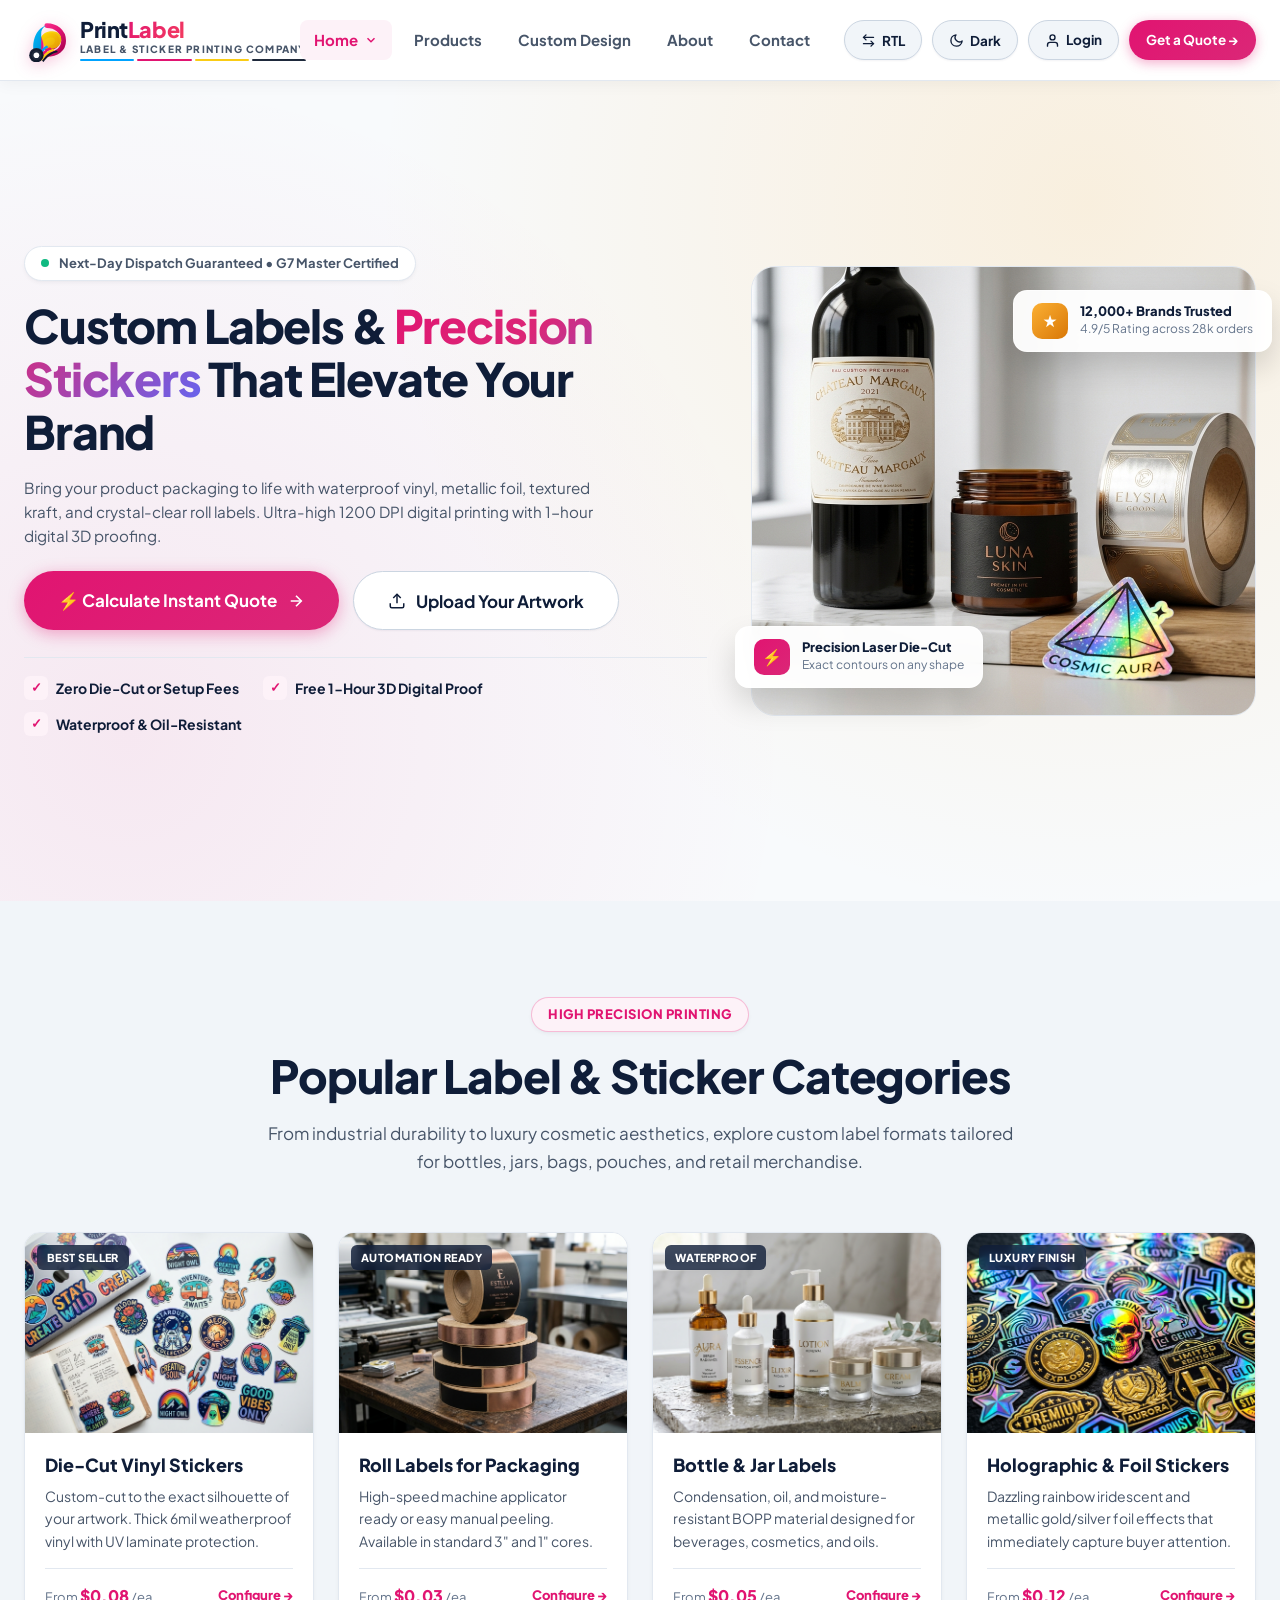
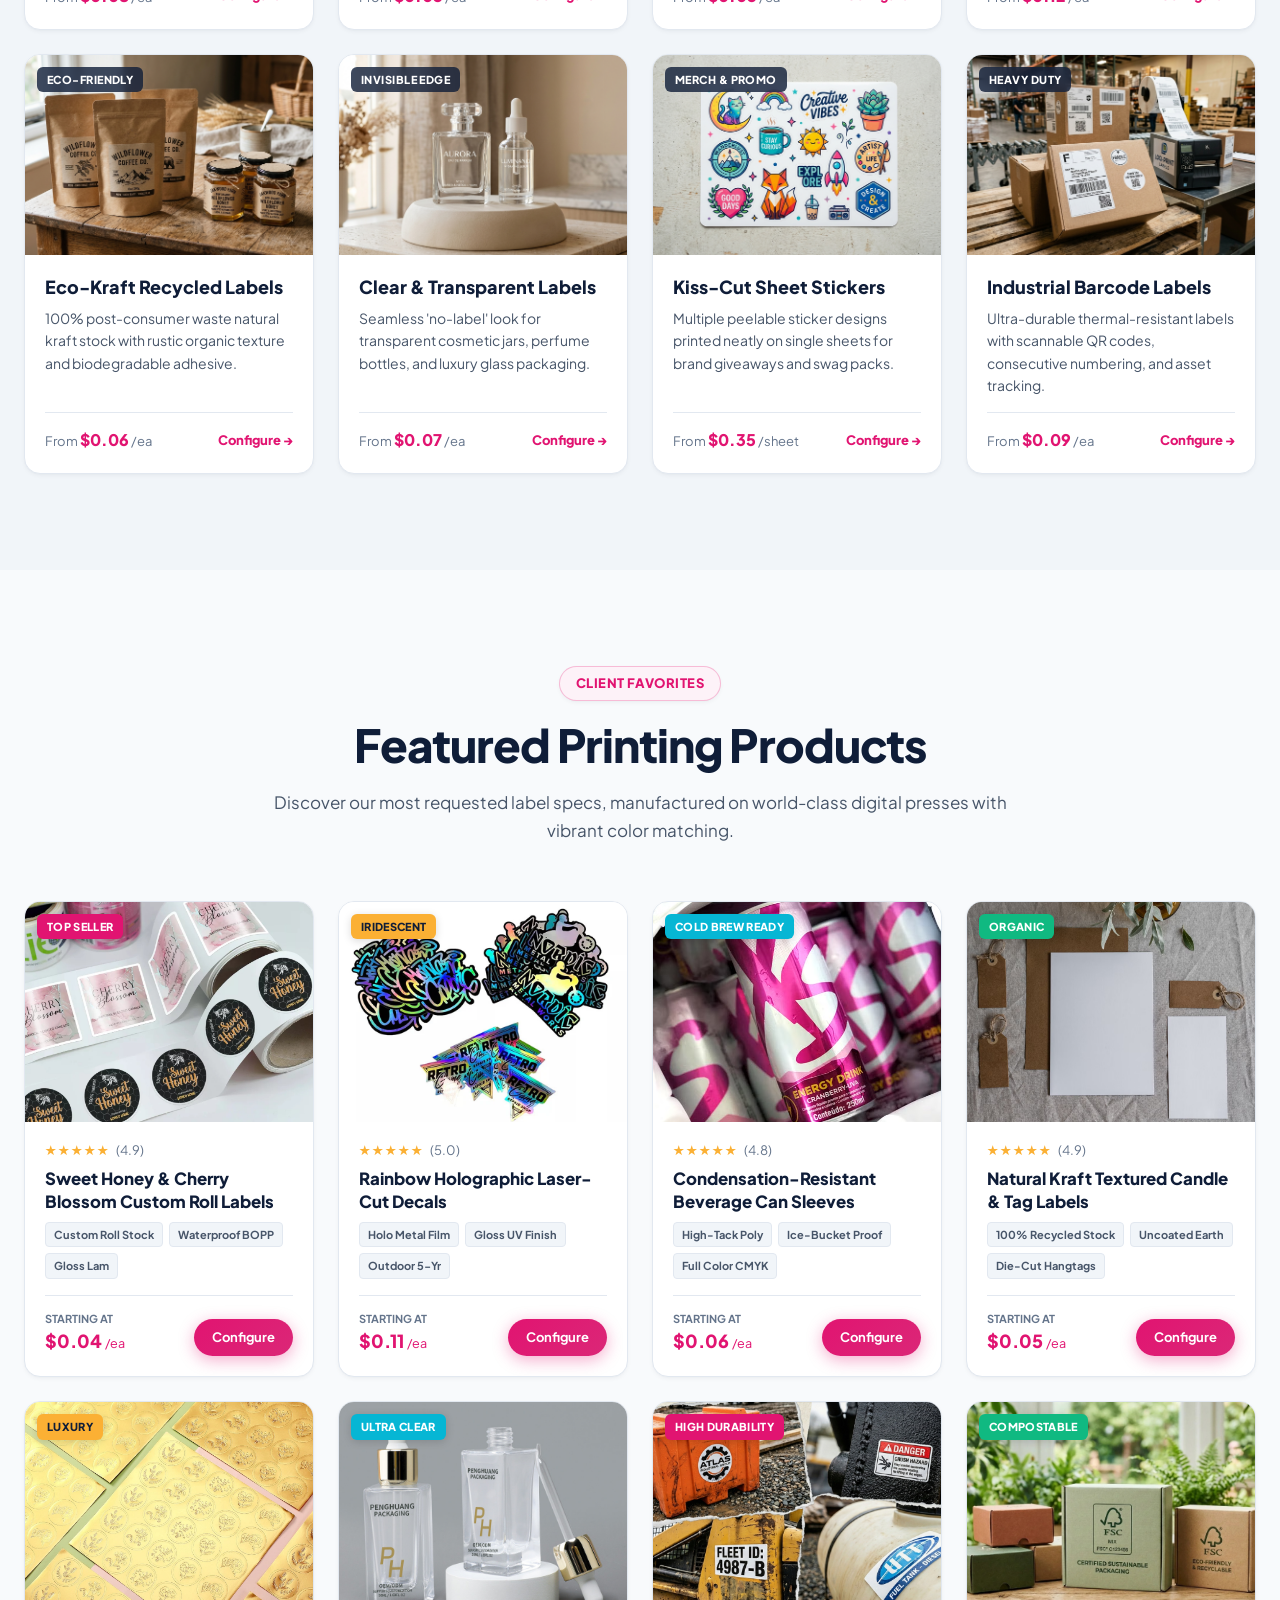
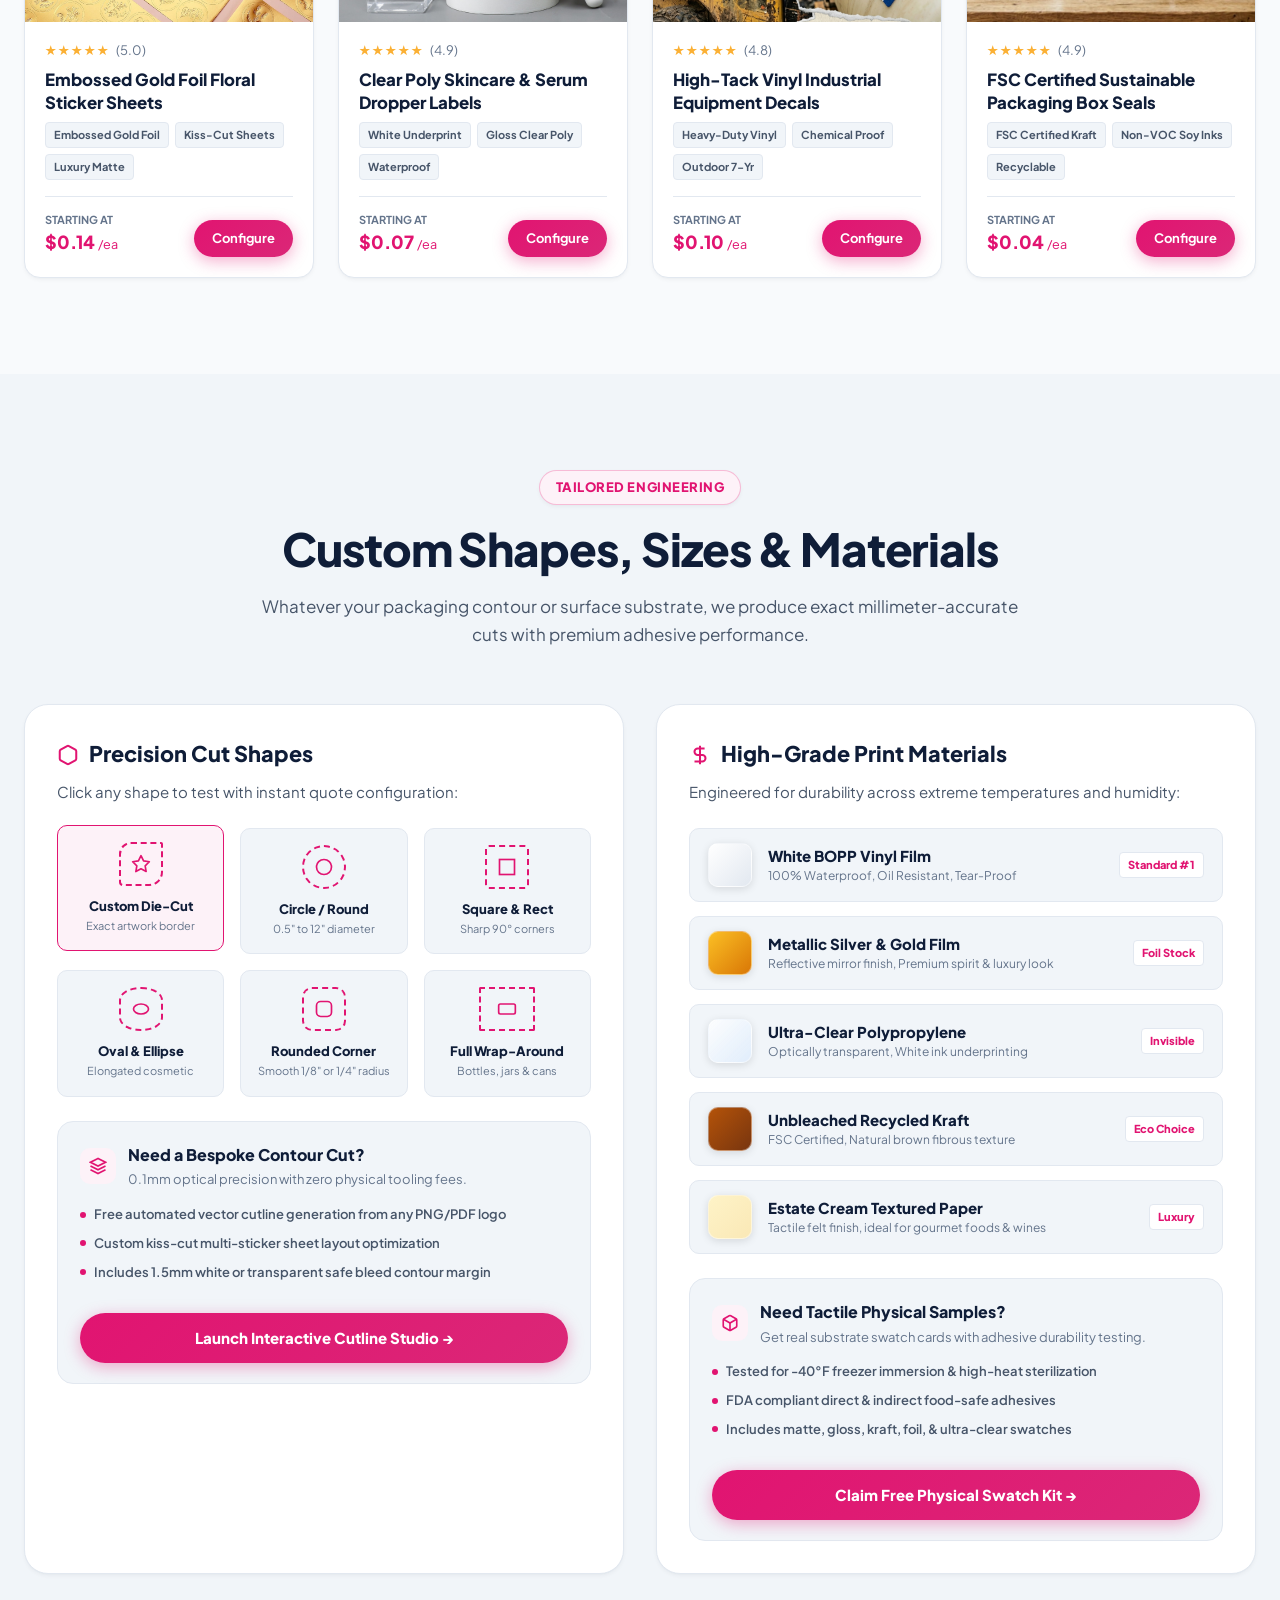
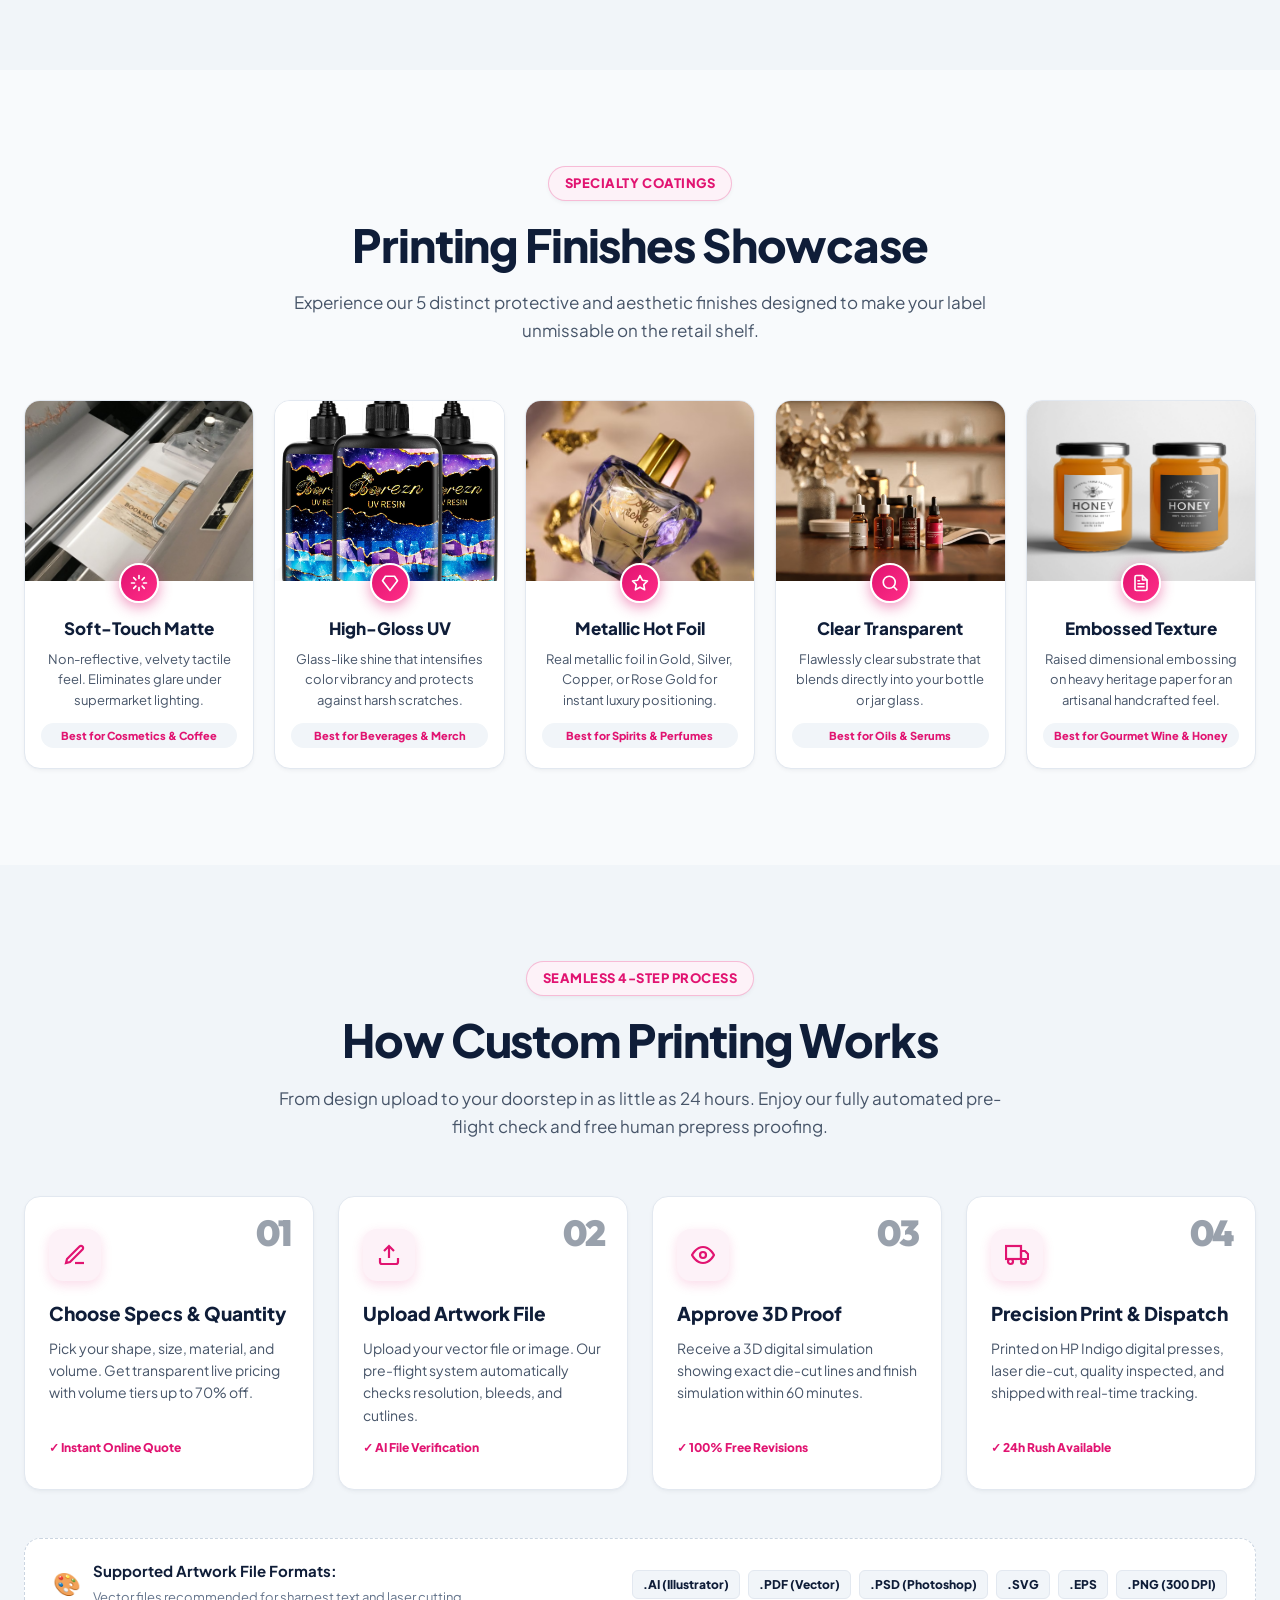
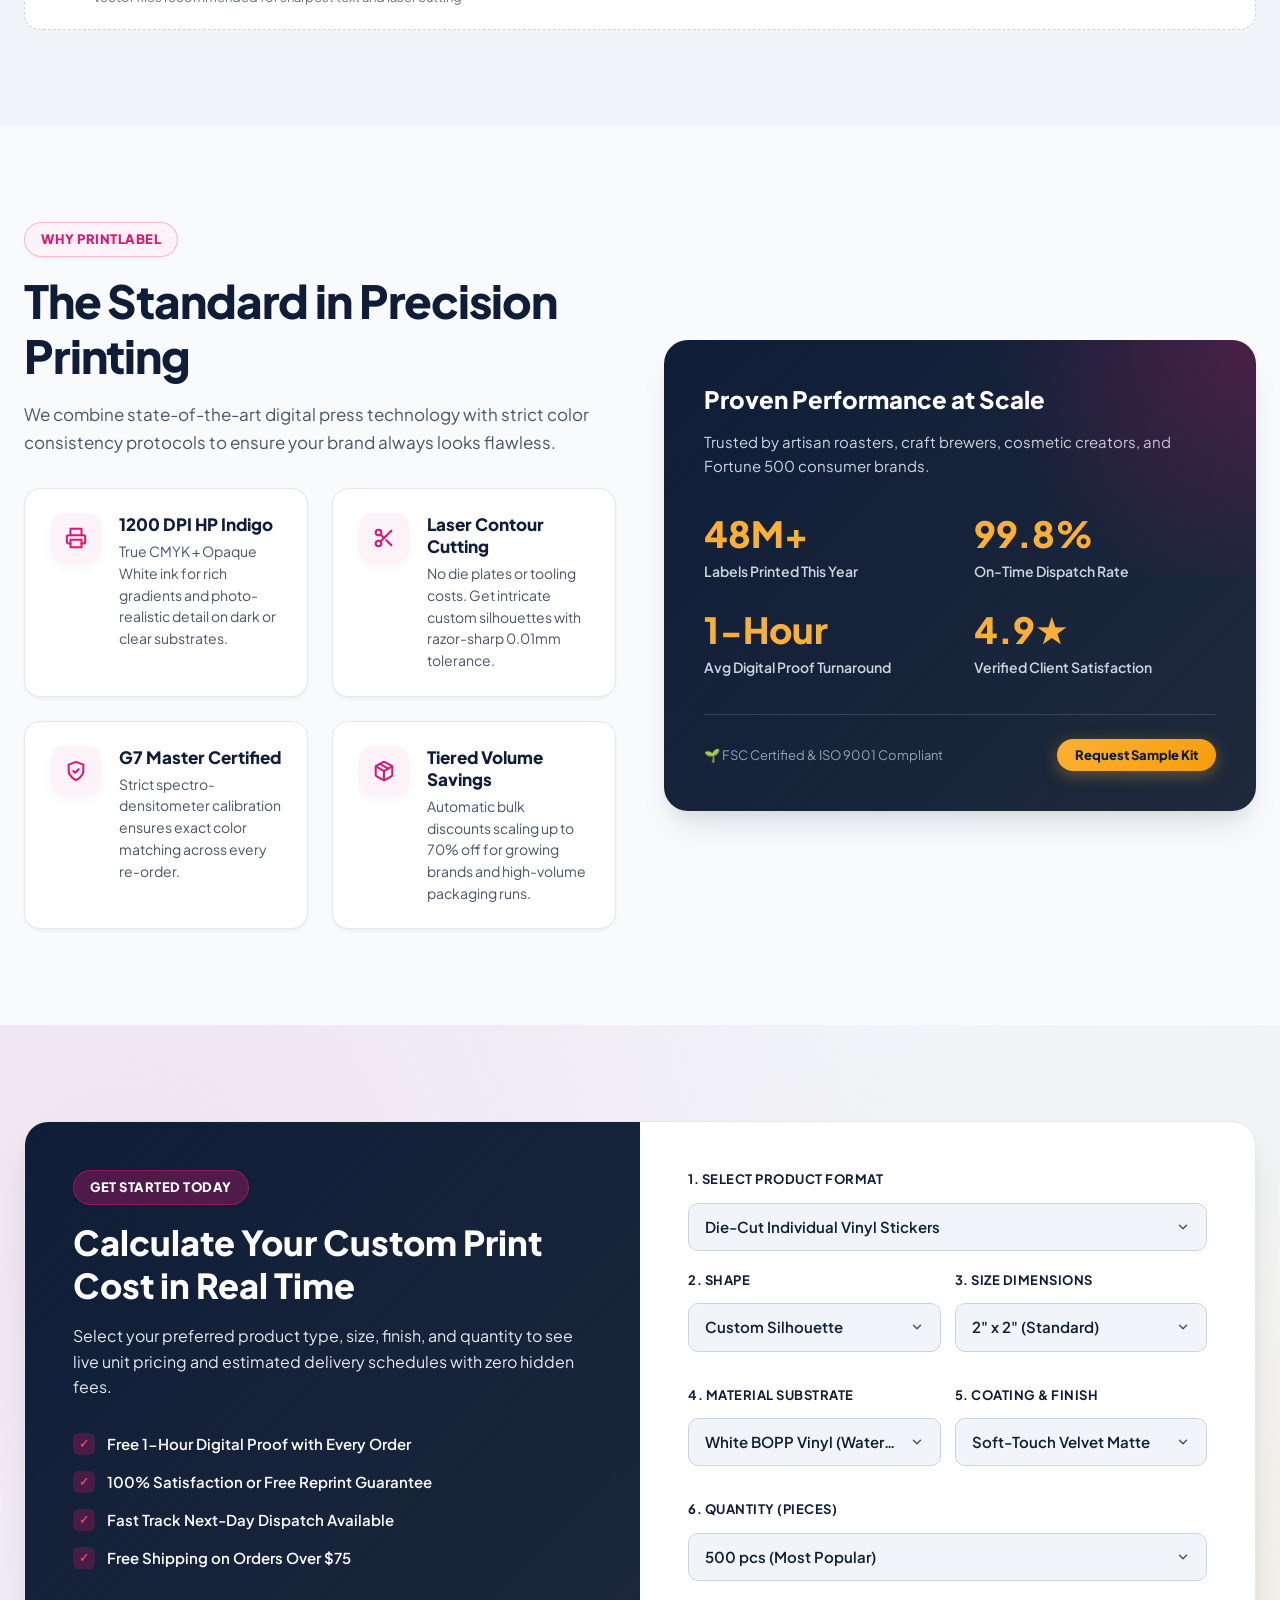
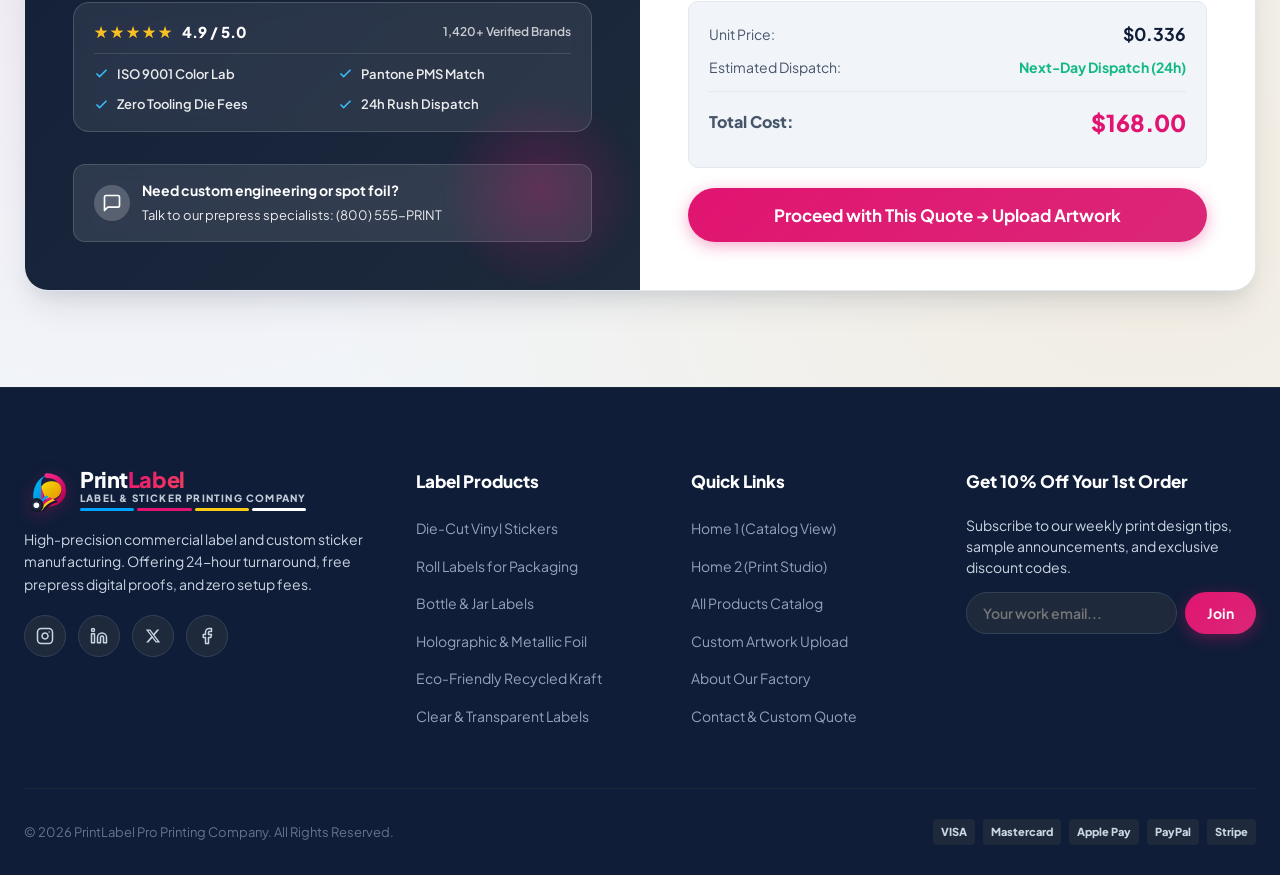
==== commit fa4f81fa: "Fix calculator summary row single-line alignment and move Get a Quote CTA to bottom of mobile drawer" ====
--- a/index.html
+++ b/index.html
@@ -96,9 +96,6 @@
 
         <!-- Mobile Drawer Action Buttons -->
         <div class="mobile-drawer-actions">
-          <a href="#calculator" class="btn btn-primary btn-md mobile-cta-btn">
-            <span>Get a Quote →</span>
-          </a>
           <div class="mobile-drawer-aux">
             <button class="nav-action-btn mobile-aux-btn theme-toggle-btn-mobile" aria-label="Toggle Light and Dark Theme">
               <span class="theme-icon-mobile btn-icon-symbol">
@@ -129,6 +126,9 @@
               <span>Login</span>
             </a>
           </div>
+          <a href="#calculator" class="btn btn-primary btn-md mobile-cta-btn">
+            <span>Get a Quote →</span>
+          </a>
         </div>
       </div>
 
--- a/css/style.css
+++ b/css/style.css
@@ -2148,12 +2148,15 @@
 .material-card {
   display: flex;
   align-items: center;
-  gap: 16px;
-  padding: 14px 18px;
+  gap: clamp(10px, 3vw, 16px);
+  padding: clamp(10px, 2.5vw, 14px) clamp(12px, 3vw, 18px);
   background-color: var(--bg-surface-secondary);
   border: 1px solid var(--border-subtle);
   border-radius: var(--card-radius-sm);
   transition: all var(--transition-fast);
+  min-width: 0;
+  box-sizing: border-box;
+  width: 100%;
 }
 
 .material-card:hover {
@@ -2167,8 +2170,8 @@
 }
 
 .material-swatch {
-  width: 44px;
-  height: 44px;
+  width: clamp(38px, 10vw, 44px);
+  height: clamp(38px, 10vw, 44px);
   border-radius: 10px;
   flex-shrink: 0;
   box-shadow: 0 2px 8px rgba(0, 0, 0, 0.12);
@@ -2182,29 +2185,38 @@
 .swatch-textured { background: linear-gradient(135deg, #fef3c7 0%, #fae8b6 100%); }
 
 .material-info {
-  flex-grow: 1;
+  flex: 1 1 auto;
+  min-width: 0;
 }
 
 .material-name {
-  font-size: 0.9375rem;
+  font-size: clamp(0.875rem, 2.8vw, 0.9375rem);
   font-weight: 800;
   color: var(--text-main);
   margin-bottom: 2px;
+  line-height: 1.3;
 }
 
 .material-props {
-  font-size: 0.75rem;
+  font-size: clamp(0.6875rem, 2.2vw, 0.75rem);
   color: var(--text-muted);
+  line-height: 1.35;
 }
 
 .material-badge {
-  font-size: 0.6875rem;
-  font-weight: 800;
-  padding: 4px 8px;
+  font-size: clamp(0.625rem, 2vw, 0.6875rem);
+  font-weight: 800;
+  padding: 3px 8px;
   border-radius: 4px;
   background-color: var(--bg-surface);
   color: var(--color-primary);
   border: 1px solid var(--border-subtle);
+  white-space: nowrap !important;
+  flex-shrink: 0 !important;
+  align-self: center;
+  display: inline-flex;
+  align-items: center;
+  justify-content: center;
 }
 
 /* ==========================================================================
@@ -3248,7 +3260,7 @@
 
 .calc-summary-card {
   margin-top: auto;
-  padding: 20px;
+  padding: 18px 20px;
   background-color: var(--bg-surface-secondary);
   border-radius: var(--card-radius-sm);
   border: 1px solid var(--border-subtle);
@@ -3261,15 +3273,28 @@
   display: flex;
   justify-content: space-between;
   align-items: center;
+  gap: 12px;
   margin-bottom: 8px;
-  font-size: 0.875rem;
+  font-size: clamp(0.8125rem, 2.6vw, 0.875rem);
   color: var(--text-secondary);
 }
 
+.summary-row > span:first-child {
+  white-space: nowrap !important;
+  flex-shrink: 0 !important;
+}
+
+.summary-row > strong,
+.summary-row > span:last-child {
+  text-align: right;
+  white-space: nowrap !important;
+}
+
 .summary-total {
-  font-size: 1.45rem;
+  font-size: clamp(1.25rem, 4vw, 1.45rem);
   font-weight: 900;
   color: var(--color-primary);
+  white-space: nowrap !important;
 }
 
 /* ==========================================================================
--- a/css/responsive.css
+++ b/css/responsive.css
@@ -514,11 +514,33 @@
   .contact-form-side,
   .auth-card,
   .auth-form-side,
+  .showcase-block,
+  .shape-info-banner,
+  .material-info-banner,
   #upload-section .card {
-    padding: 20px 14px !important;
+    padding: 18px 14px !important;
     width: 100% !important;
     max-width: 100% !important;
     box-sizing: border-box !important;
+  }
+
+  .shape-cards-grid {
+    grid-template-columns: repeat(2, 1fr) !important;
+    gap: 10px !important;
+  }
+
+  .material-card {
+    padding: 10px 12px !important;
+    gap: 10px !important;
+    width: 100% !important;
+    box-sizing: border-box !important;
+  }
+
+  .material-badge {
+    white-space: nowrap !important;
+    flex-shrink: 0 !important;
+    font-size: 0.625rem !important;
+    padding: 3px 6px !important;
   }
 
   .upload-dropzone {
@@ -647,6 +669,24 @@
 
   .auth-social-row {
     grid-template-columns: 1fr;
+  }
+
+  .material-card {
+    padding: 8px 10px !important;
+    gap: 8px !important;
+  }
+
+  .material-swatch {
+    width: 32px !important;
+    height: 32px !important;
+  }
+
+  .material-name {
+    font-size: 0.8125rem !important;
+  }
+
+  .material-props {
+    font-size: 0.6875rem !important;
   }
 }
 
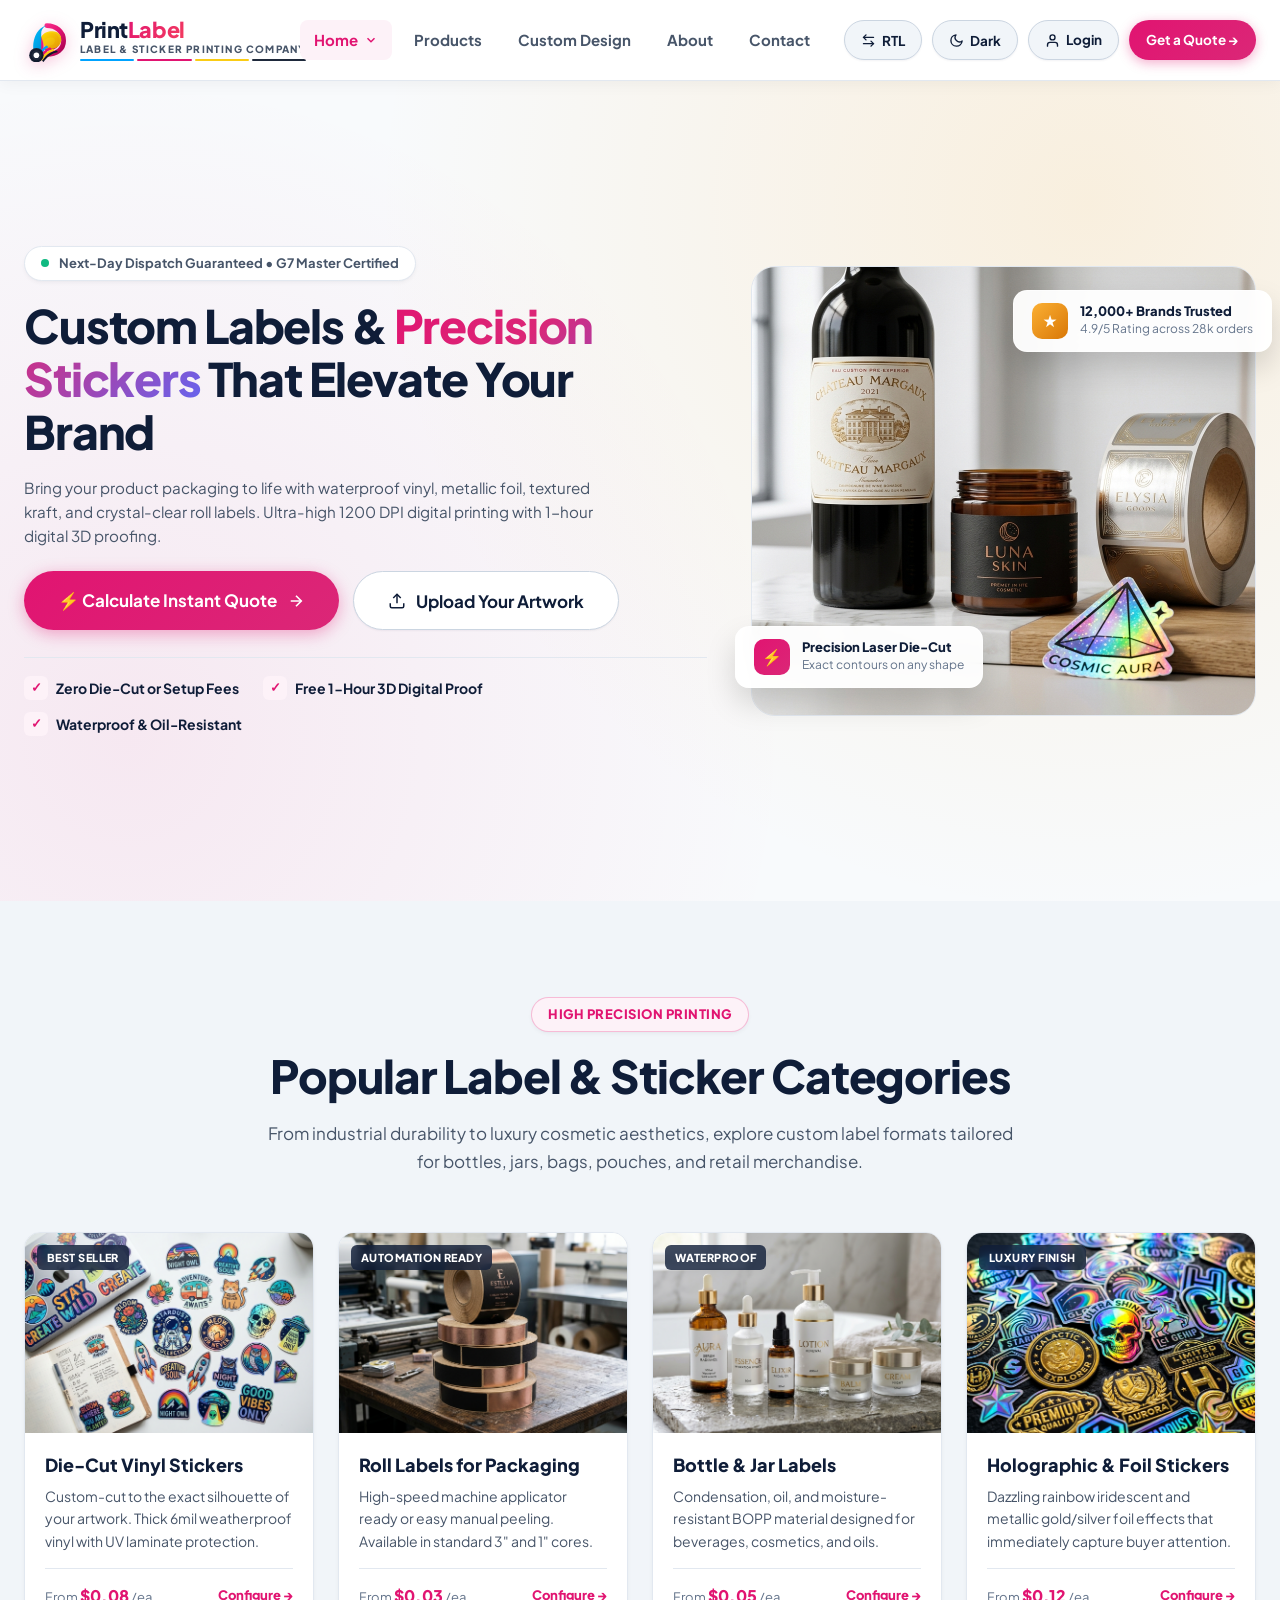
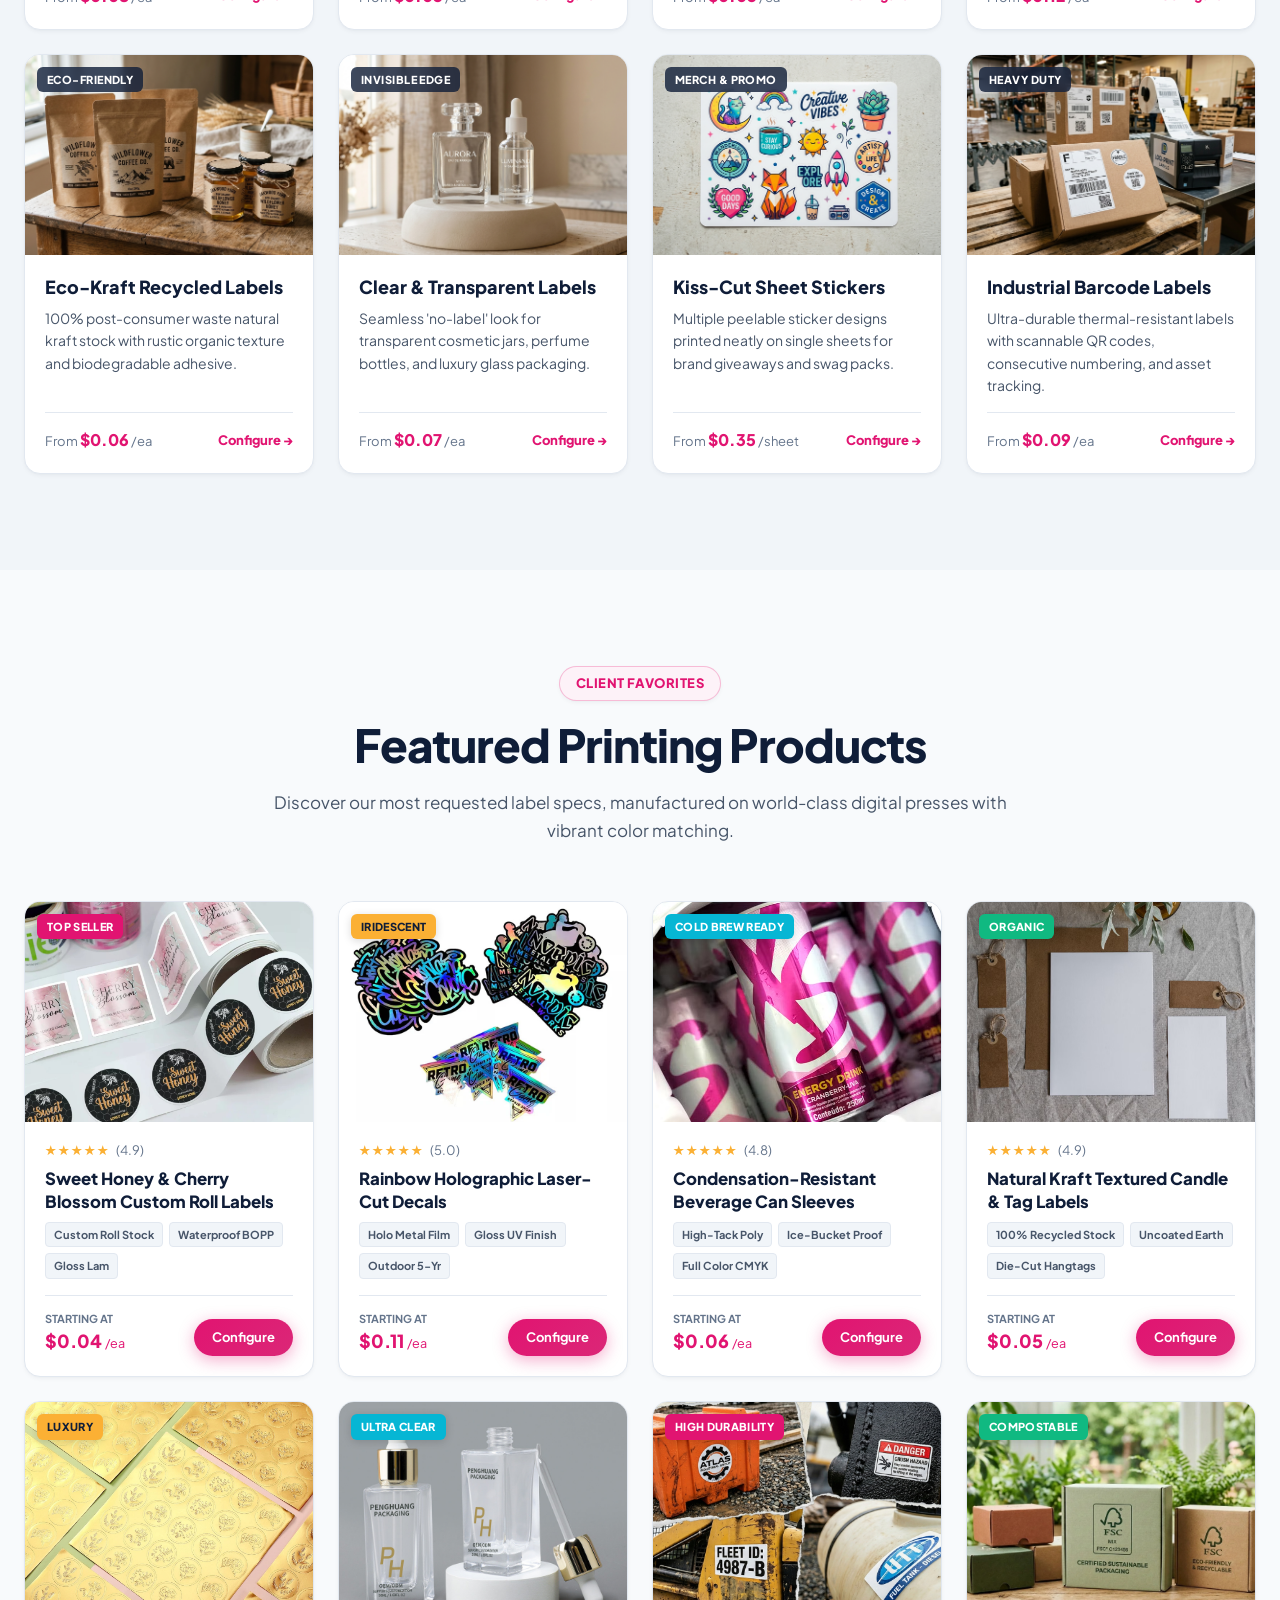
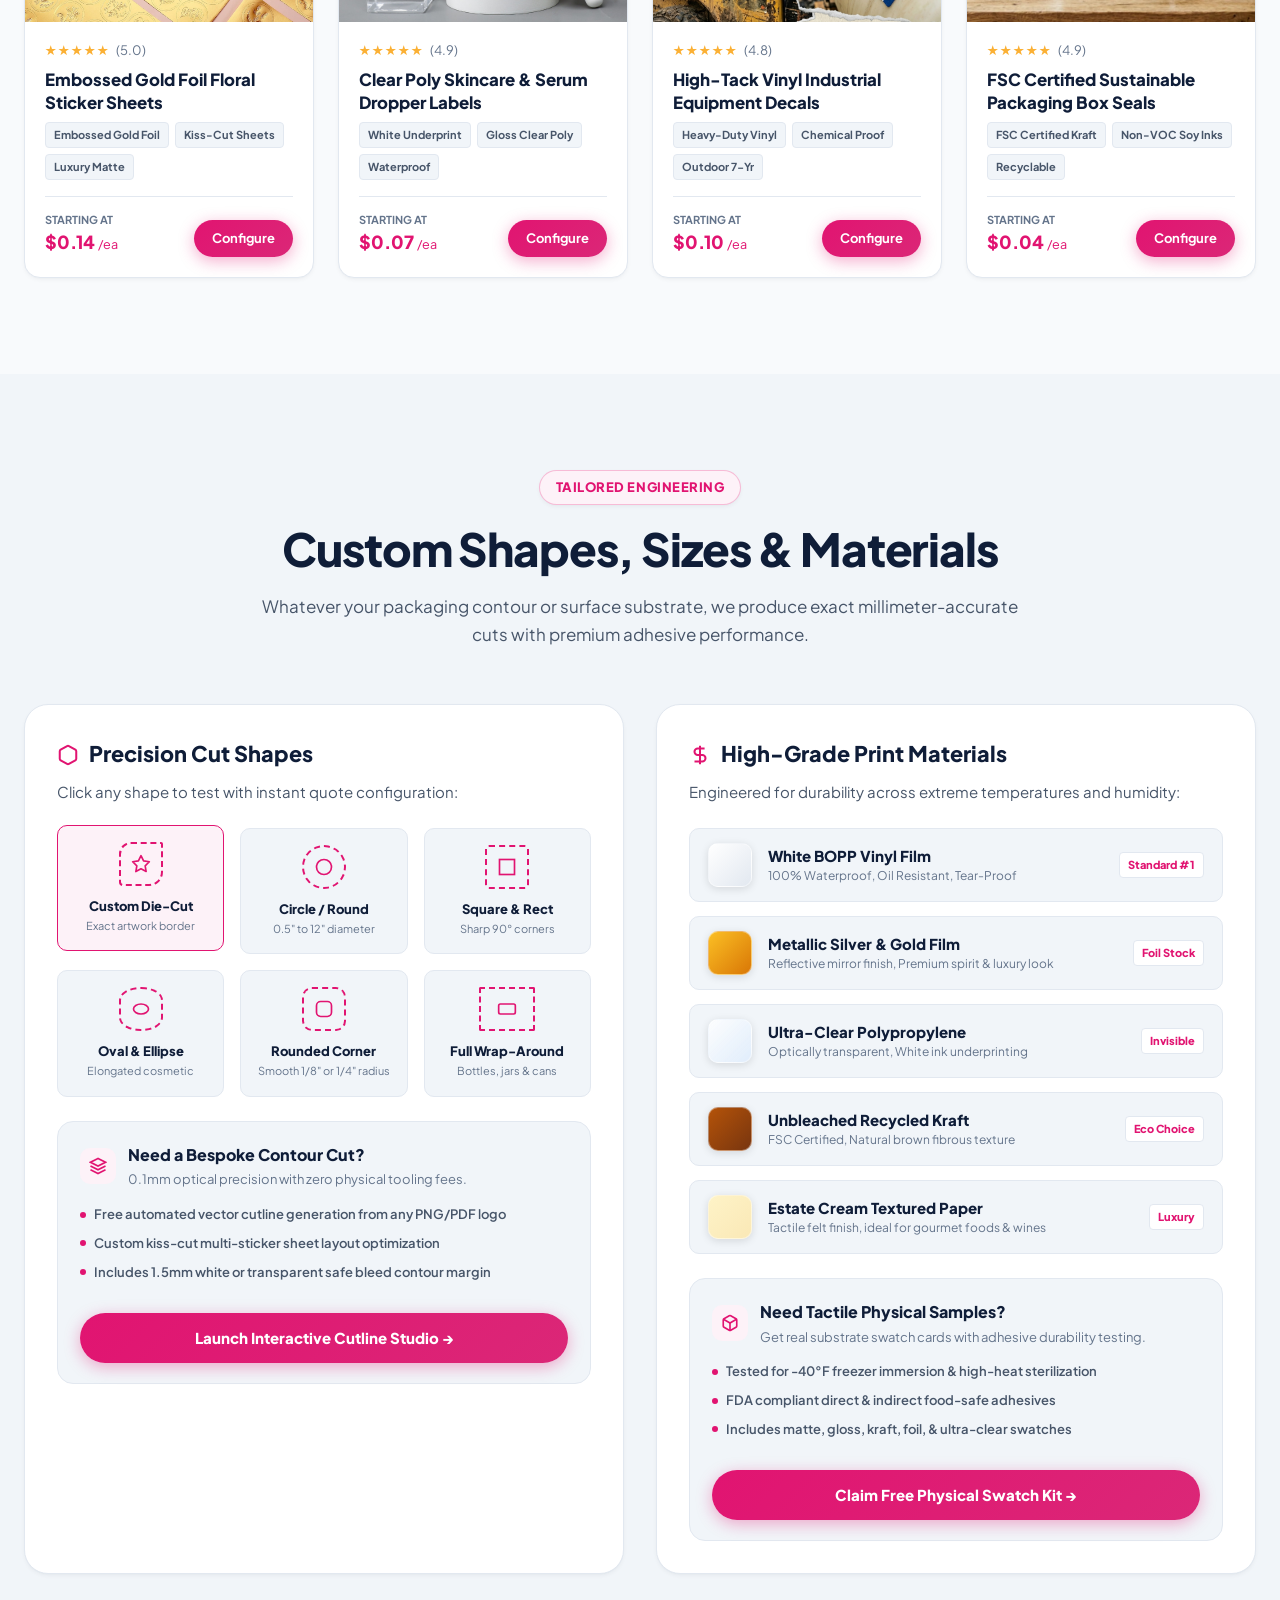
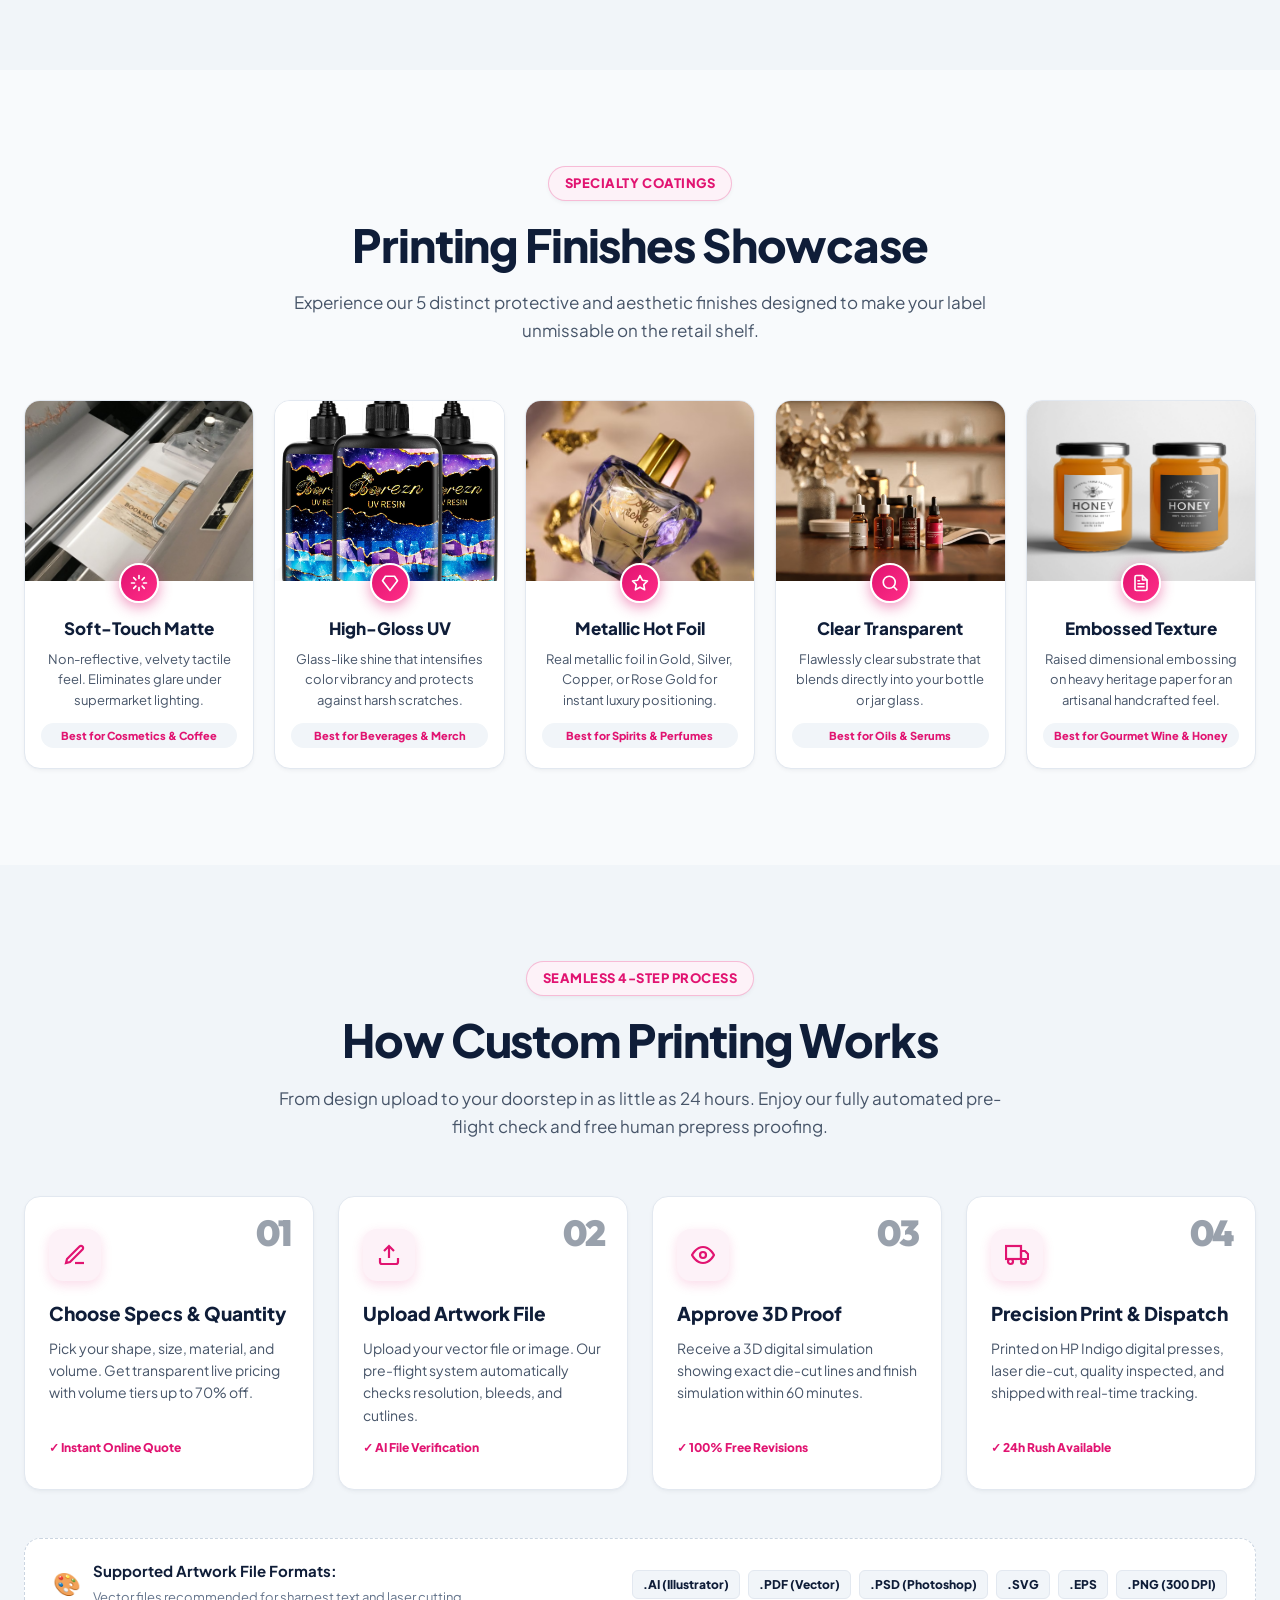
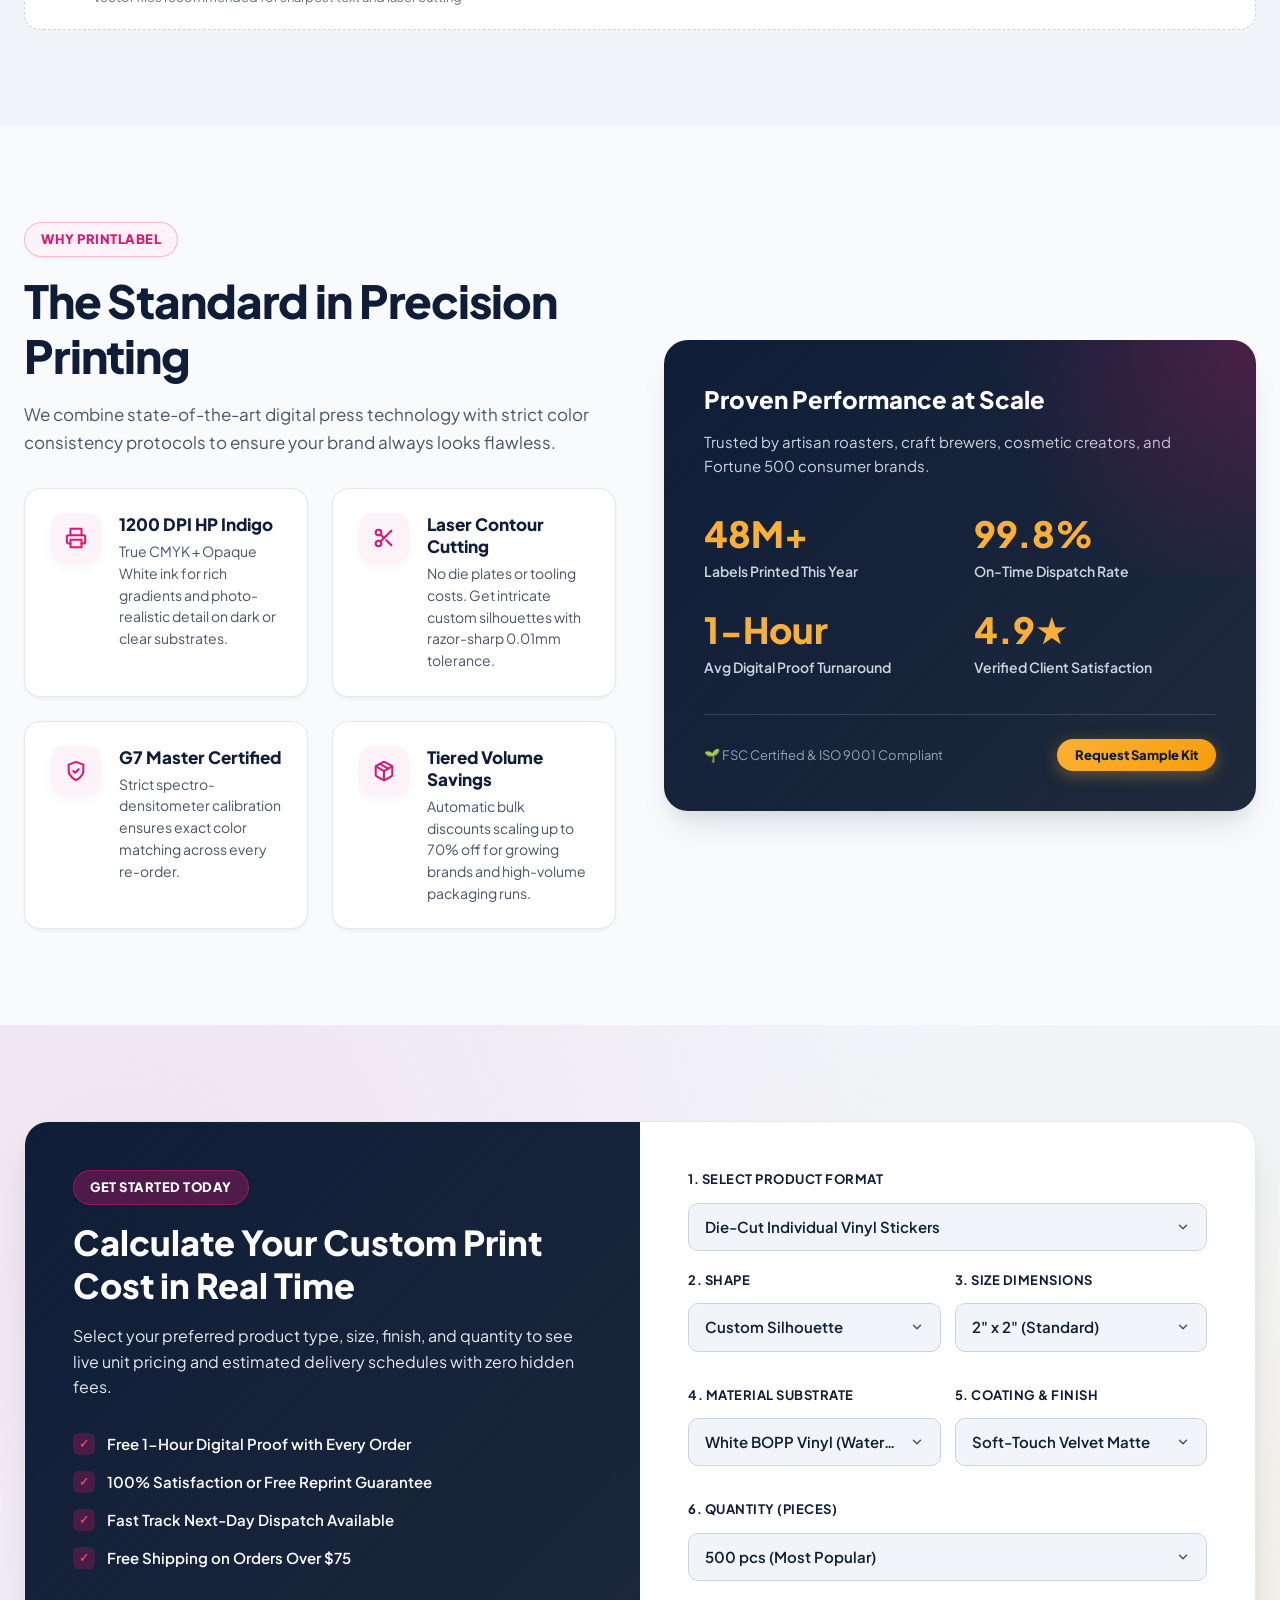
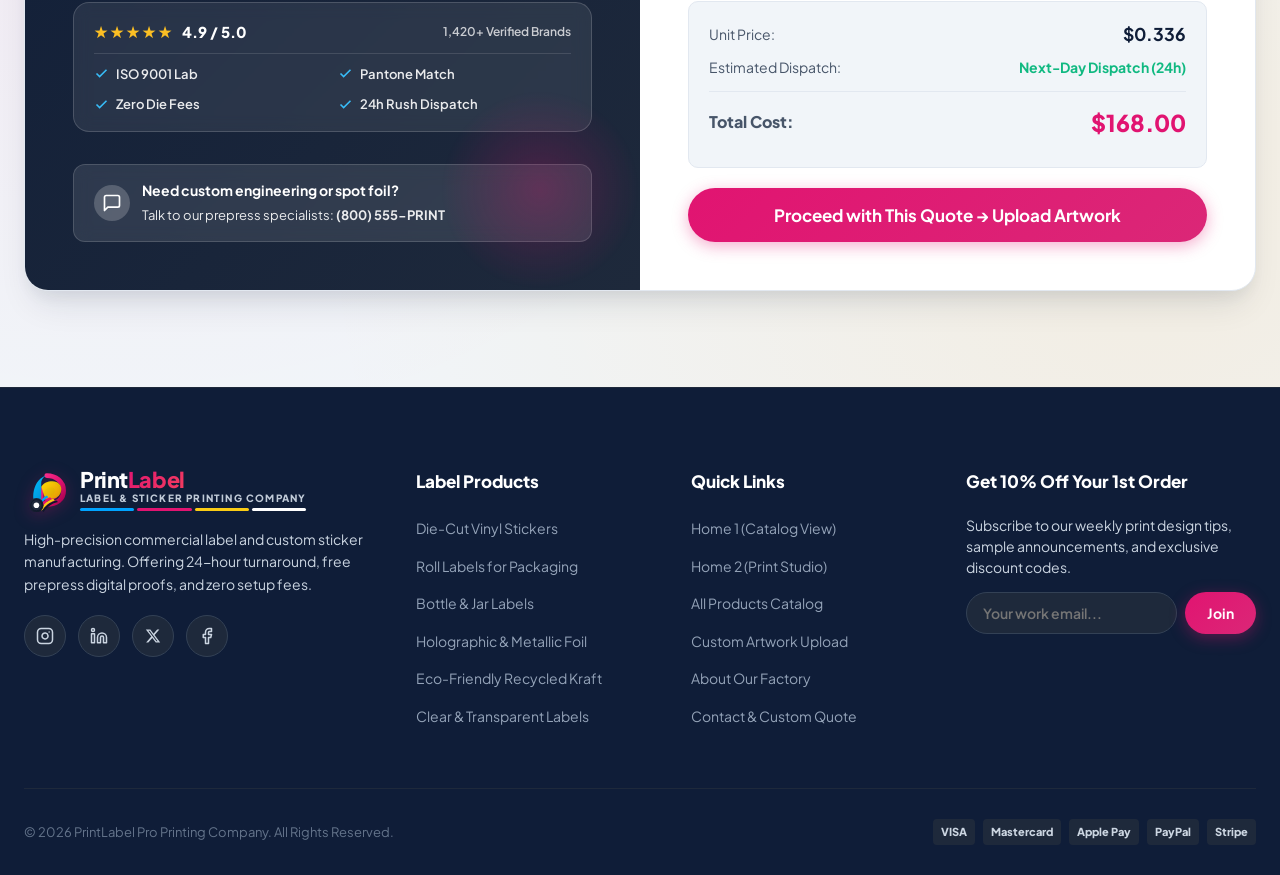
==== commit e3379141: "Optimize quote trust badges with compact labels and nowrap phone number for mobile responsiveness" ====
--- a/index.html
+++ b/index.html
@@ -10,7 +10,7 @@
   <!-- Main CSS & Responsive CSS -->
   <link rel="stylesheet" href="css/style.css">
   <link rel="stylesheet" href="css/responsive.css">
-  <link rel="icon" href="data:image/svg+xml,<svg xmlns='http://www.w3.org/2000/svg' viewBox='0 0 32 32'><path d='M8 4h10a8 8 0 0 1 8 8c0 4.4-3.6 8-8 8H14v8H8V4z' fill='%23e11471'/><path d='M8 4h8a6 6 0 0 1 6 6c0 3.3-2.7 6-6 6h-8V4z' fill='%23fbb034'/><path d='M8 16h6v12H8z' fill='%2306b6d4'/></svg>">
+  <link rel="icon" type="image/svg+xml" href="images/logo-icon.svg">
 </head>
 <body>
 
@@ -1232,28 +1232,28 @@
 
               <!-- Customer Trust & Production Metrics Card to fill height -->
               <div class="quote-trust-card">
-                <div style="display: flex; align-items: center; justify-content: space-between; margin-bottom: 10px; border-bottom: 1px solid rgba(255, 255, 255, 0.12); padding-bottom: 8px;">
+                <div class="quote-trust-header" style="display: flex; align-items: center; justify-content: space-between; flex-wrap: wrap; gap: 8px; margin-bottom: 10px; border-bottom: 1px solid rgba(255, 255, 255, 0.12); padding-bottom: 8px;">
                   <div style="display: flex; align-items: center; gap: 8px;">
                     <span style="color: #fbbf24; font-size: 1rem; letter-spacing: 2px;">★★★★★</span>
-                    <span style="font-weight: 800; font-size: 0.9375rem; color: #fff;">4.9 / 5.0</span>
+                    <span style="font-weight: 800; font-size: 0.9375rem; color: #fff; white-space: nowrap;">4.9 / 5.0</span>
                   </div>
-                  <span style="font-size: 0.75rem; color: rgba(255,255,255,0.75); font-weight: 600;">1,420+ Verified Brands</span>
-                </div>
-                <div style="display: grid; grid-template-columns: repeat(2, 1fr); gap: 10px;">
-                  <div style="display: flex; align-items: center; gap: 8px; font-size: 0.8125rem; color: rgba(255,255,255,0.9); font-weight: 600;">
-                    <svg width="15" height="15" viewBox="0 0 24 24" fill="none" stroke="#38bdf8" stroke-width="2.5"><polyline points="20 6 9 17 4 12"></polyline></svg>
-                    <span>ISO 9001 Color Lab</span>
+                  <span style="font-size: 0.75rem; color: rgba(255,255,255,0.75); font-weight: 600; white-space: nowrap;">1,420+ Verified Brands</span>
+                </div>
+                <div class="quote-trust-grid" style="display: grid; grid-template-columns: repeat(2, 1fr); gap: 10px;">
+                  <div class="quote-trust-item" style="display: flex; align-items: center; gap: 7px; font-size: 0.8125rem; color: rgba(255,255,255,0.9); font-weight: 600; white-space: nowrap;">
+                    <svg width="15" height="15" viewBox="0 0 24 24" fill="none" stroke="#38bdf8" stroke-width="2.5" style="flex-shrink:0;"><polyline points="20 6 9 17 4 12"></polyline></svg>
+                    <span>ISO 9001 Lab</span>
                   </div>
-                  <div style="display: flex; align-items: center; gap: 8px; font-size: 0.8125rem; color: rgba(255,255,255,0.9); font-weight: 600;">
-                    <svg width="15" height="15" viewBox="0 0 24 24" fill="none" stroke="#38bdf8" stroke-width="2.5"><polyline points="20 6 9 17 4 12"></polyline></svg>
-                    <span>Pantone PMS Match</span>
+                  <div class="quote-trust-item" style="display: flex; align-items: center; gap: 7px; font-size: 0.8125rem; color: rgba(255,255,255,0.9); font-weight: 600; white-space: nowrap;">
+                    <svg width="15" height="15" viewBox="0 0 24 24" fill="none" stroke="#38bdf8" stroke-width="2.5" style="flex-shrink:0;"><polyline points="20 6 9 17 4 12"></polyline></svg>
+                    <span>Pantone Match</span>
                   </div>
-                  <div style="display: flex; align-items: center; gap: 8px; font-size: 0.8125rem; color: rgba(255,255,255,0.9); font-weight: 600;">
-                    <svg width="15" height="15" viewBox="0 0 24 24" fill="none" stroke="#38bdf8" stroke-width="2.5"><polyline points="20 6 9 17 4 12"></polyline></svg>
-                    <span>Zero Tooling Die Fees</span>
+                  <div class="quote-trust-item" style="display: flex; align-items: center; gap: 7px; font-size: 0.8125rem; color: rgba(255,255,255,0.9); font-weight: 600; white-space: nowrap;">
+                    <svg width="15" height="15" viewBox="0 0 24 24" fill="none" stroke="#38bdf8" stroke-width="2.5" style="flex-shrink:0;"><polyline points="20 6 9 17 4 12"></polyline></svg>
+                    <span>Zero Die Fees</span>
                   </div>
-                  <div style="display: flex; align-items: center; gap: 8px; font-size: 0.8125rem; color: rgba(255,255,255,0.9); font-weight: 600;">
-                    <svg width="15" height="15" viewBox="0 0 24 24" fill="none" stroke="#38bdf8" stroke-width="2.5"><polyline points="20 6 9 17 4 12"></polyline></svg>
+                  <div class="quote-trust-item" style="display: flex; align-items: center; gap: 7px; font-size: 0.8125rem; color: rgba(255,255,255,0.9); font-weight: 600; white-space: nowrap;">
+                    <svg width="15" height="15" viewBox="0 0 24 24" fill="none" stroke="#38bdf8" stroke-width="2.5" style="flex-shrink:0;"><polyline points="20 6 9 17 4 12"></polyline></svg>
                     <span>24h Rush Dispatch</span>
                   </div>
                 </div>
@@ -1268,7 +1268,7 @@
               </div>
               <div>
                 <strong style="display:block; font-size: 0.875rem;">Need custom engineering or spot foil?</strong>
-                <span style="font-size: 0.8125rem; opacity: 0.9;">Talk to our prepress specialists: (800) 555-PRINT</span>
+                <span style="font-size: 0.8125rem; opacity: 0.9;">Talk to our prepress specialists: <strong style="white-space:nowrap; font-weight:700;">(800) 555-PRINT</strong></span>
               </div>
             </div>
           </div>
--- a/css/style.css
+++ b/css/style.css
@@ -4343,7 +4343,7 @@
   width: 100%;
   border-collapse: collapse;
   text-align: left;
-  min-width: 820px;
+  min-width: 1100px;
 }
 
 [dir="rtl"] .matrix-table {
@@ -4352,9 +4352,15 @@
 
 .matrix-table th, 
 .matrix-table td {
-  padding: 18px 20px;
+  padding: 16px 18px;
   border-bottom: 1px solid var(--border-subtle);
   vertical-align: middle;
+  white-space: nowrap;
+}
+
+.matrix-table td:nth-child(6) {
+  white-space: normal;
+  min-width: 200px;
 }
 
 .matrix-table th {
@@ -4366,10 +4372,24 @@
   white-space: nowrap;
 }
 
+.matrix-table th:nth-child(2),
+.matrix-table th:nth-child(3),
+.matrix-table th:nth-child(4),
+.matrix-table th:nth-child(5),
+.matrix-table th:nth-child(7),
+.matrix-table td:nth-child(2),
+.matrix-table td:nth-child(3),
+.matrix-table td:nth-child(4),
+.matrix-table td:nth-child(5),
+.matrix-table td:nth-child(7) {
+  text-align: center;
+}
+
 .matrix-material-cell {
   display: flex;
   align-items: center;
   gap: 12px;
+  min-width: 200px;
 }
 
 .matrix-swatch-dot {
@@ -4386,12 +4406,17 @@
   align-items: center;
   justify-content: center;
   gap: 5px;
-  padding: 5px 12px;
+  padding: 6px 12px;
   border-radius: 9999px;
   font-size: 0.75rem;
   font-weight: 800;
-  white-space: nowrap;
+  white-space: nowrap !important;
   letter-spacing: 0.02em;
+  width: 140px;
+  min-width: 140px;
+  max-width: 140px;
+  box-sizing: border-box;
+  text-align: center;
 }
 
 .pill-super {
@@ -4410,15 +4435,19 @@
 }
 
 .matrix-table .btn {
-  white-space: nowrap;
+  white-space: nowrap !important;
+  flex-shrink: 0 !important;
   font-weight: 700;
   border-radius: 9999px;
-  padding: 7px 16px;
+  padding: 7px 18px;
   font-size: 0.8125rem;
+  min-width: 136px !important;
+  width: auto !important;
+  box-sizing: border-box !important;
   transition: all var(--transition-fast);
-  display: inline-flex;
-  align-items: center;
-  justify-content: center;
+  display: inline-flex !important;
+  align-items: center !important;
+  justify-content: center !important;
 }
 
 .matrix-table .btn-outline {
@@ -6054,6 +6083,45 @@
   text-decoration: none;
   font-weight: 700;
   transition: opacity var(--transition-fast);
+}
+
+.auth-checkbox-label {
+  display: flex !important;
+  align-items: flex-start !important;
+  justify-content: flex-start !important;
+  gap: 10px !important;
+  cursor: pointer;
+  user-select: none;
+  color: var(--text-secondary);
+  font-size: 0.8125rem;
+  line-height: 1.45;
+  width: 100%;
+}
+
+.auth-checkbox-label input[type="checkbox"],
+input[type="checkbox"],
+input[type="radio"] {
+  width: 16px !important;
+  min-width: 16px !important;
+  max-width: 16px !important;
+  height: 16px !important;
+  min-height: 16px !important;
+  max-height: 16px !important;
+  padding: 0 !important;
+  margin: 2px 0 0 0 !important;
+  flex: 0 0 16px !important;
+  flex-shrink: 0 !important;
+  accent-color: var(--color-primary) !important;
+  cursor: pointer;
+}
+
+.auth-checkbox-label span {
+  flex: 1 1 auto;
+  text-align: left;
+}
+
+[dir="rtl"] .auth-checkbox-label span {
+  text-align: right;
 }
 
 .auth-forgot-link:hover {
--- a/css/responsive.css
+++ b/css/responsive.css
@@ -427,7 +427,7 @@
     margin-bottom: 14px !important;
   }
 
-  input,
+  input:not([type="checkbox"]):not([type="radio"]),
   select,
   textarea,
   .calc-select,
@@ -445,6 +445,21 @@
     box-sizing: border-box !important;
   }
 
+  input[type="checkbox"],
+  input[type="radio"] {
+    width: 16px !important;
+    min-width: 16px !important;
+    max-width: 16px !important;
+    height: 16px !important;
+    min-height: 16px !important;
+    max-height: 16px !important;
+    padding: 0 !important;
+    margin: 2px 0 0 0 !important;
+    flex-shrink: 0 !important;
+    flex: 0 0 16px !important;
+    display: inline-block !important;
+  }
+
   select,
   .calc-select,
   .form-select {
@@ -554,13 +569,33 @@
     grid-template-columns: 1fr !important;
   }
 
+  .matrix-table-scroll {
+    overflow-x: auto !important;
+    -webkit-overflow-scrolling: touch !important;
+    width: 100% !important;
+    display: block !important;
+  }
+
   .matrix-table {
+    min-width: 1050px !important;
     font-size: 0.8125rem;
   }
 
   .matrix-table th, 
   .matrix-table td {
     padding: 12px 14px !important;
+    white-space: nowrap !important;
+  }
+
+  .matrix-table td:nth-child(6) {
+    white-space: normal !important;
+    min-width: 180px !important;
+  }
+
+  .matrix-table .btn {
+    white-space: nowrap !important;
+    flex-shrink: 0 !important;
+    min-width: 130px !important;
   }
 
   /* Footer & Back to top */
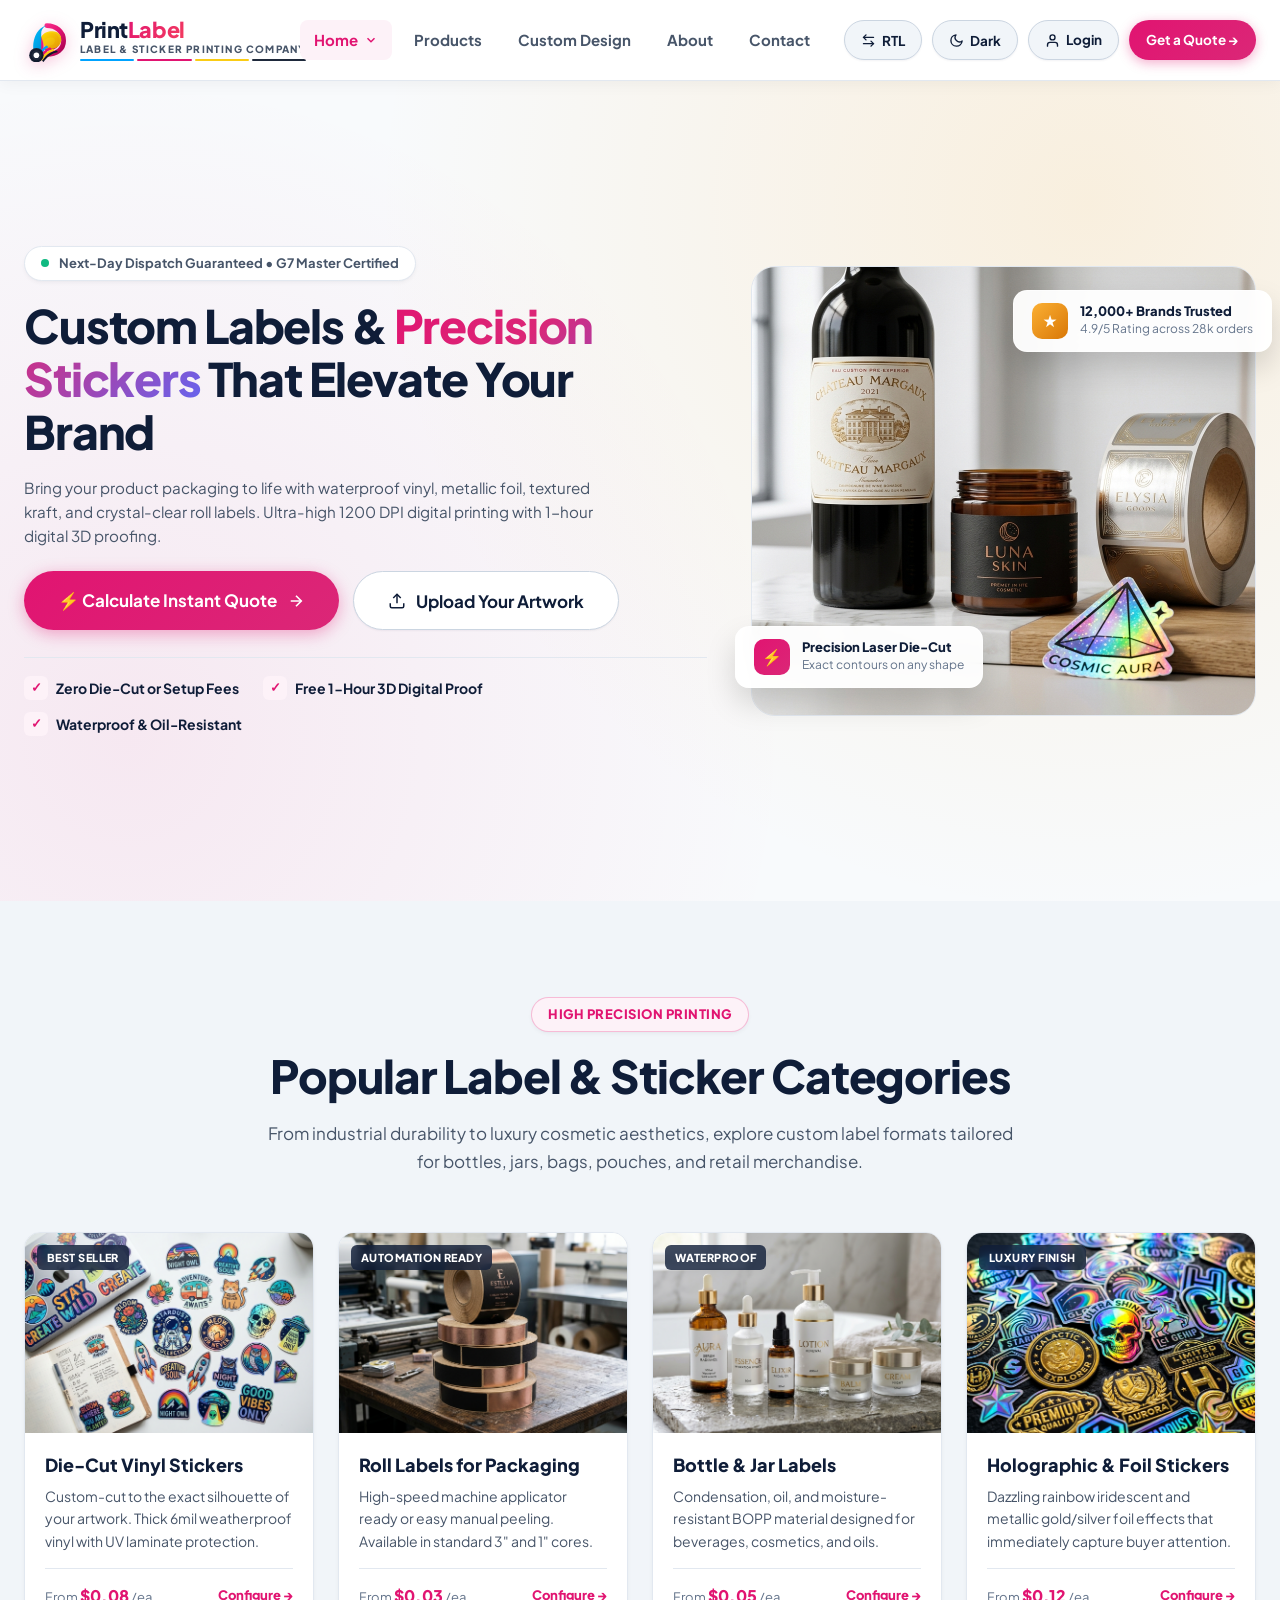
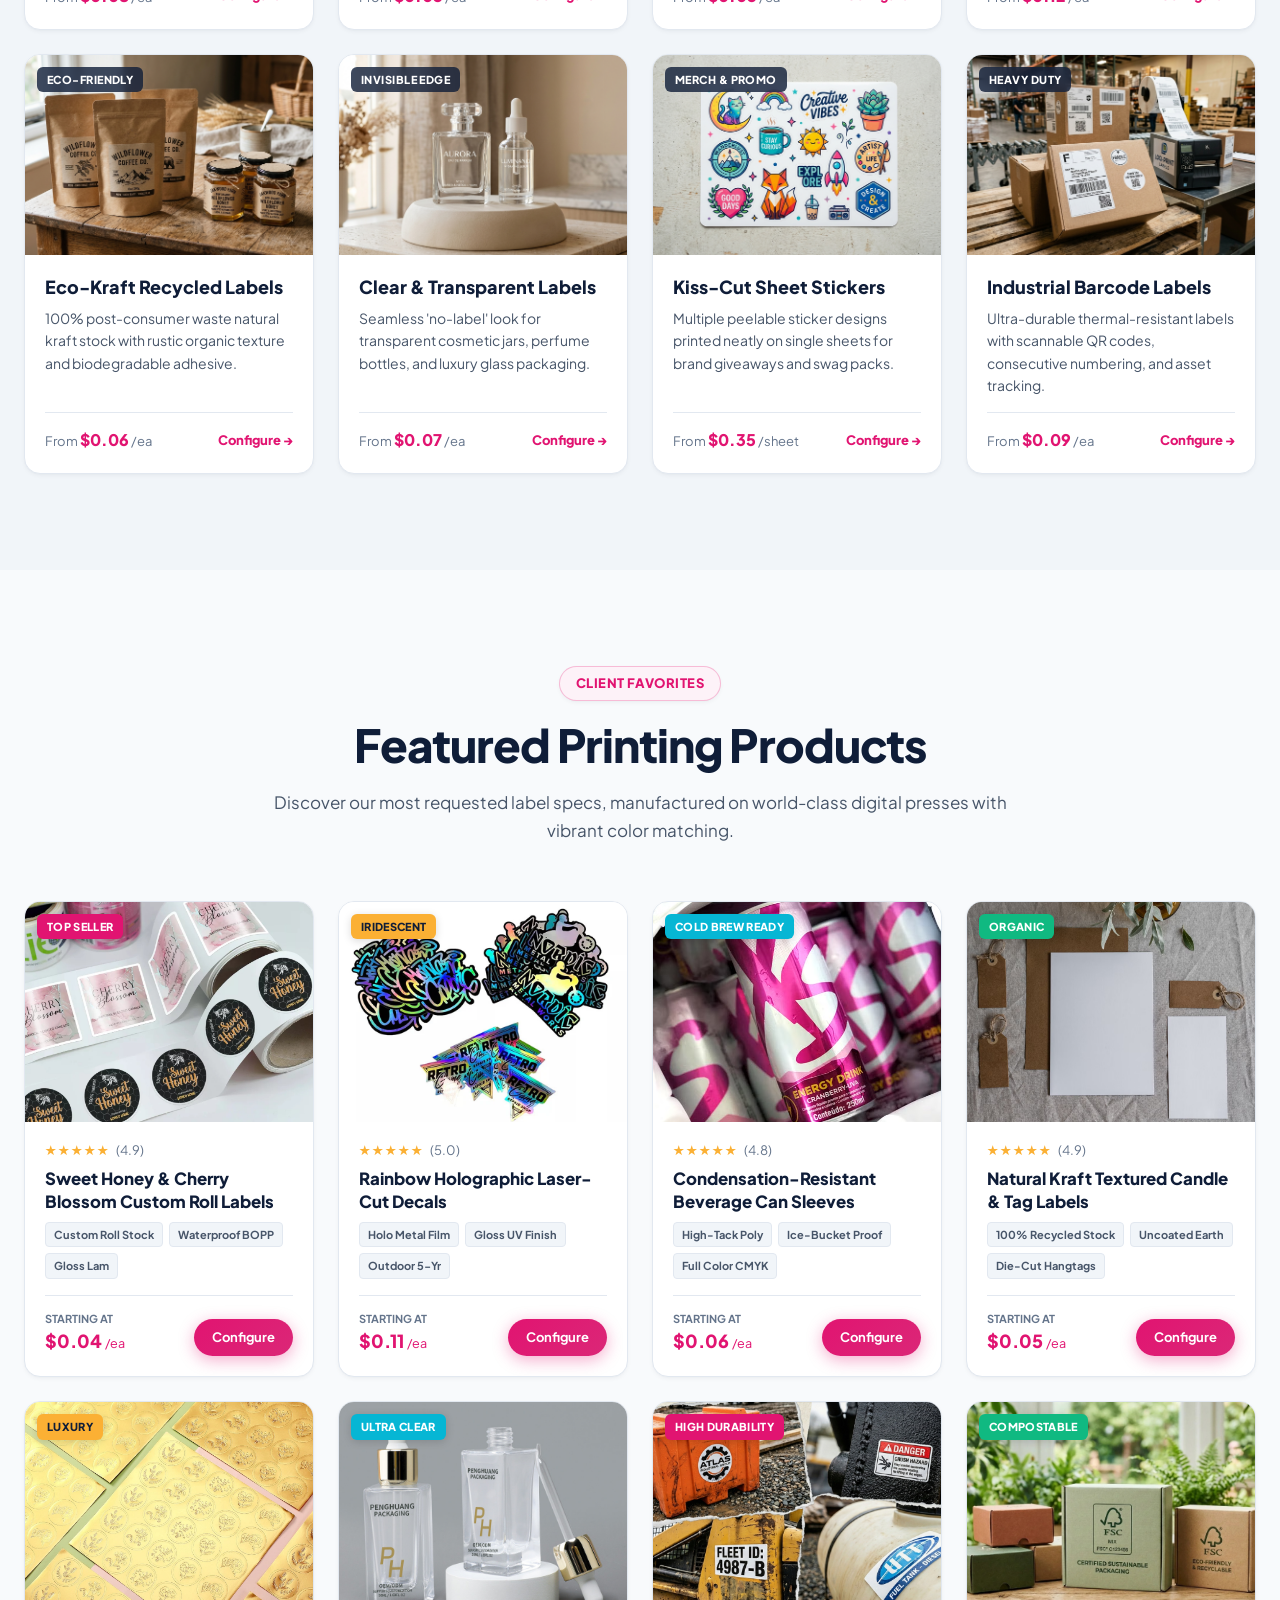
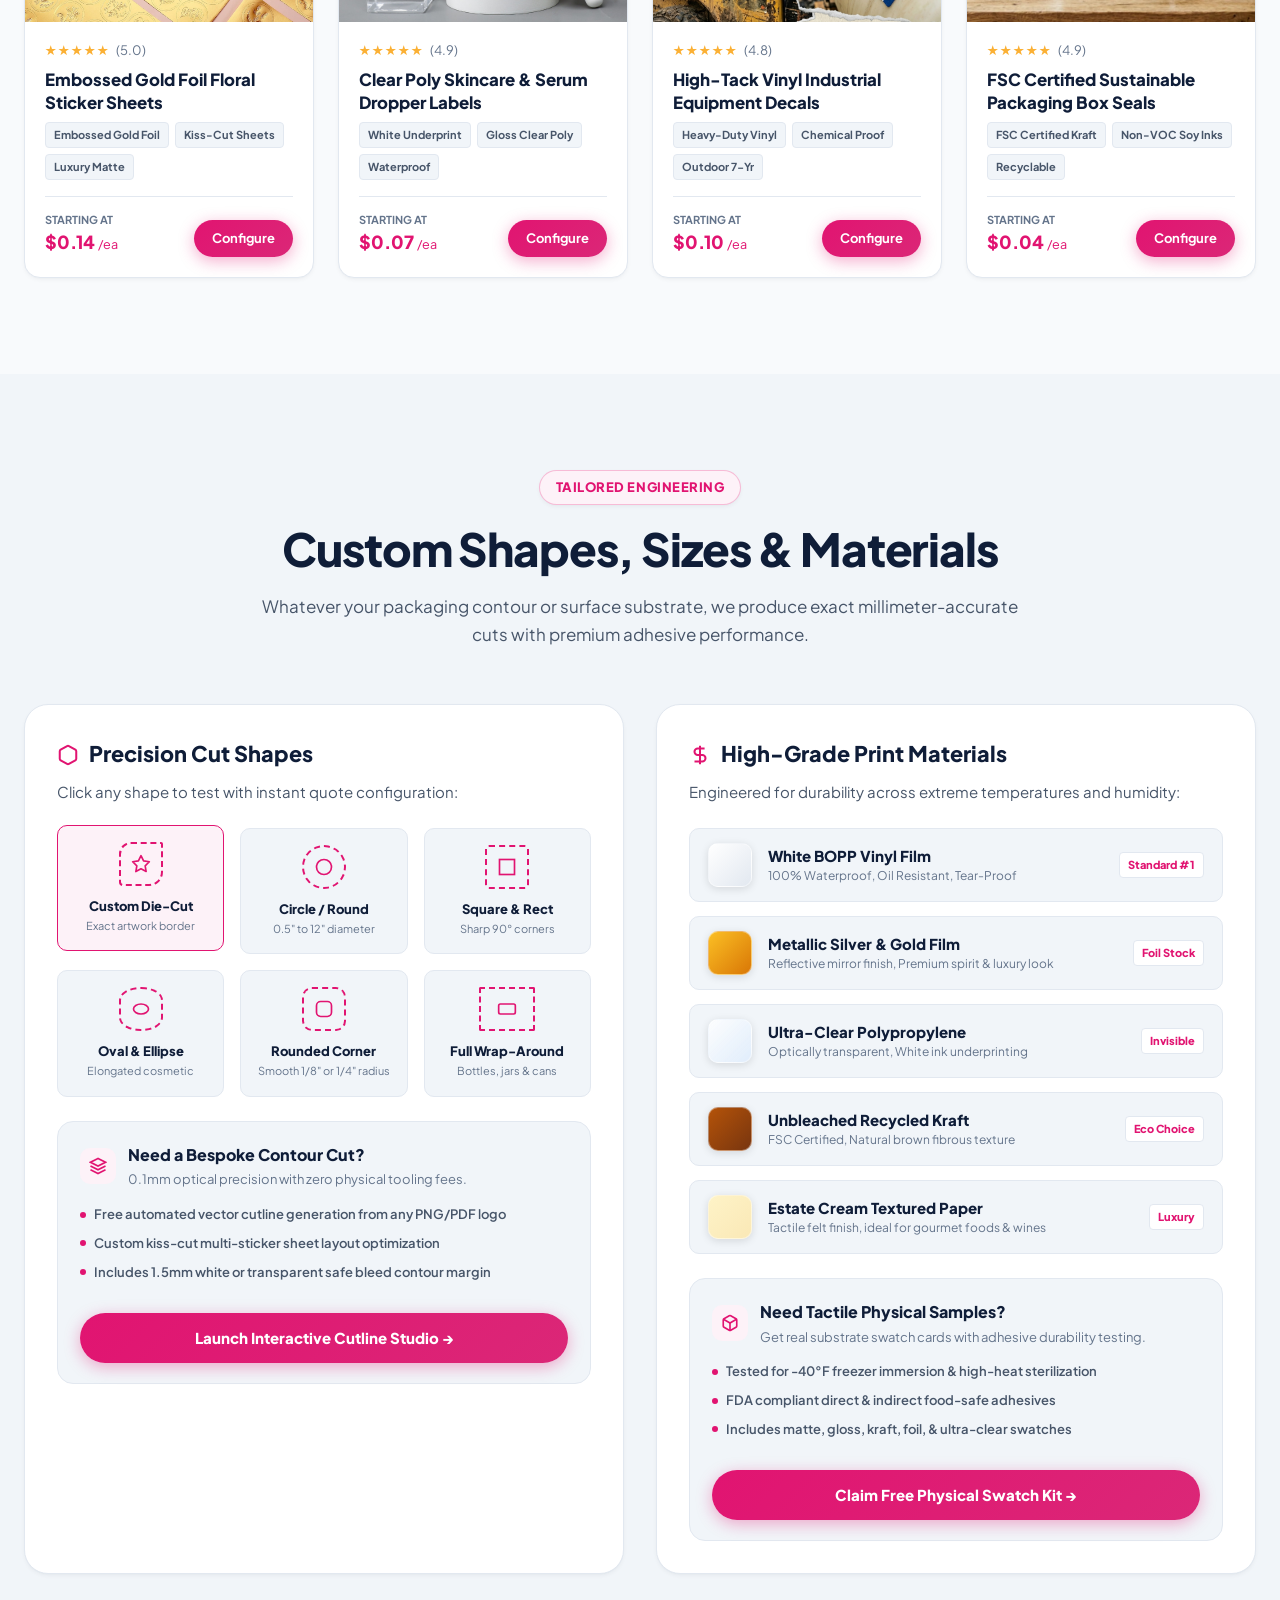
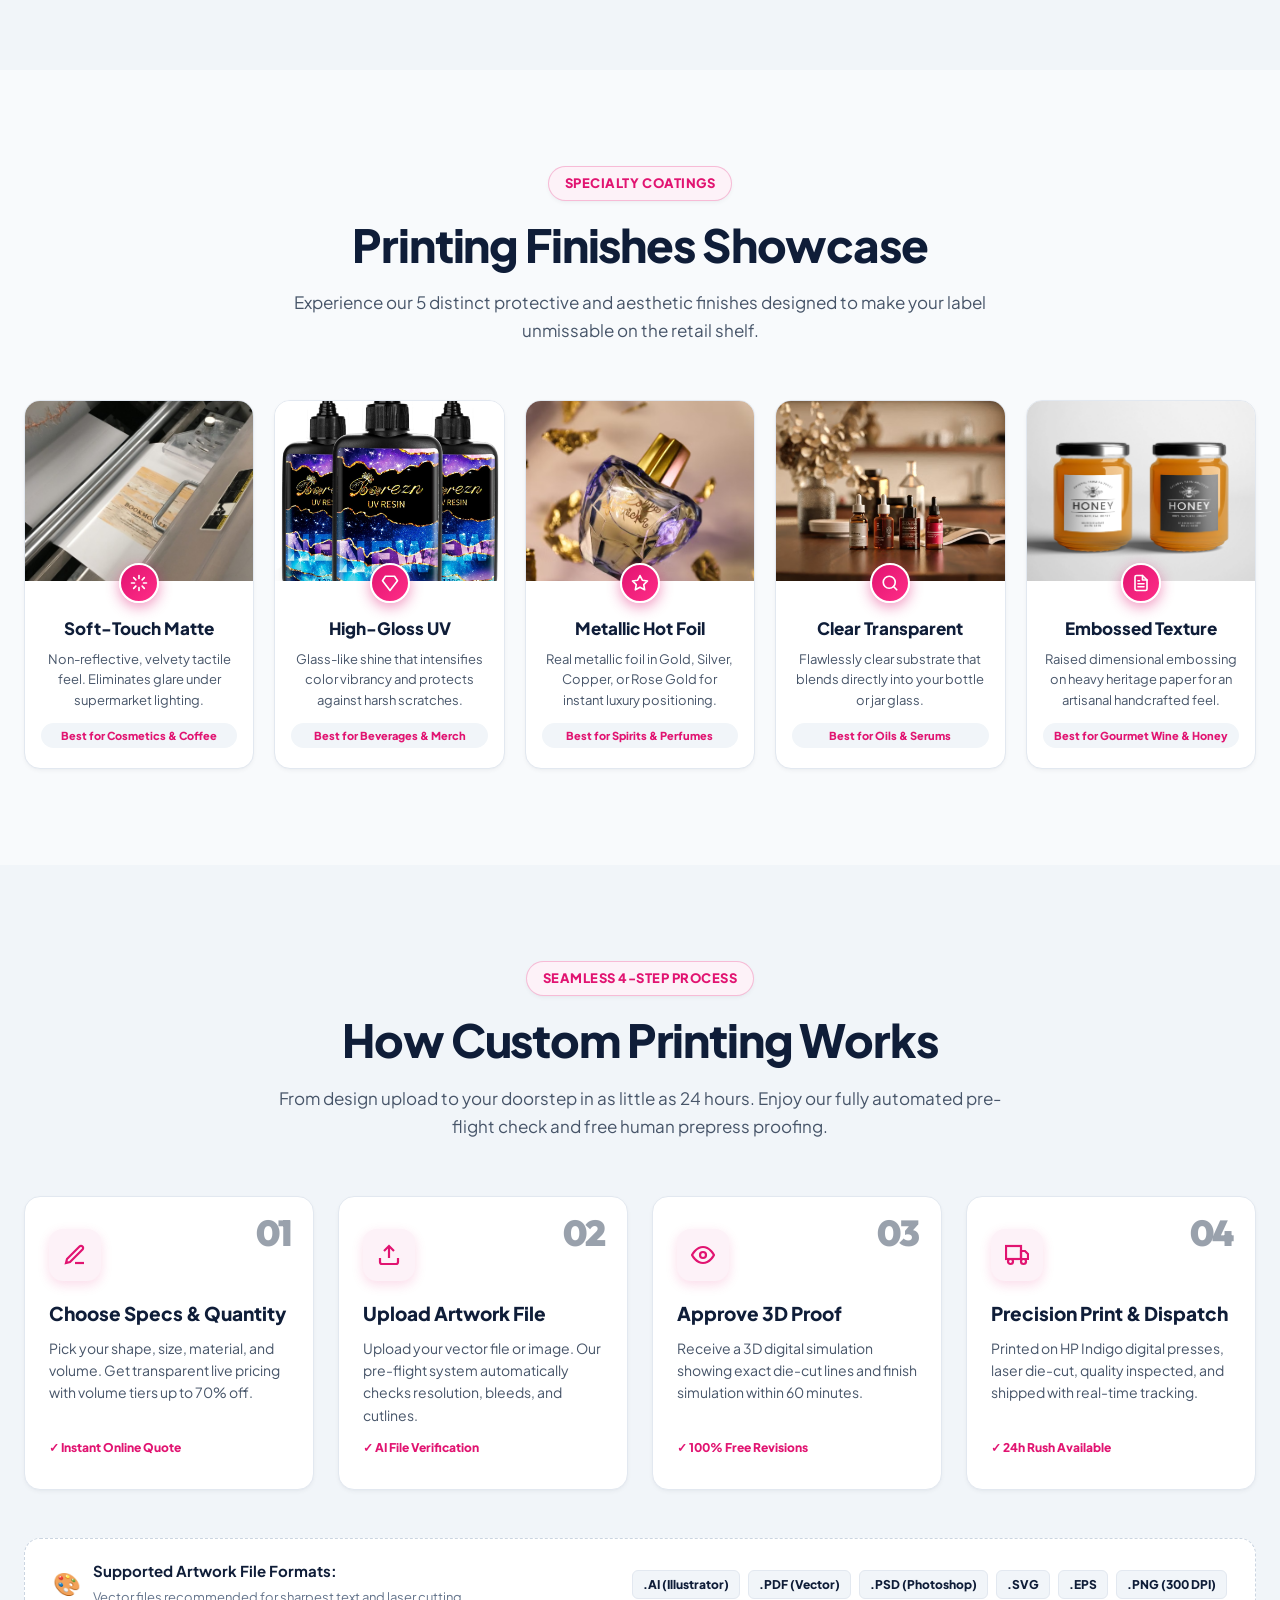
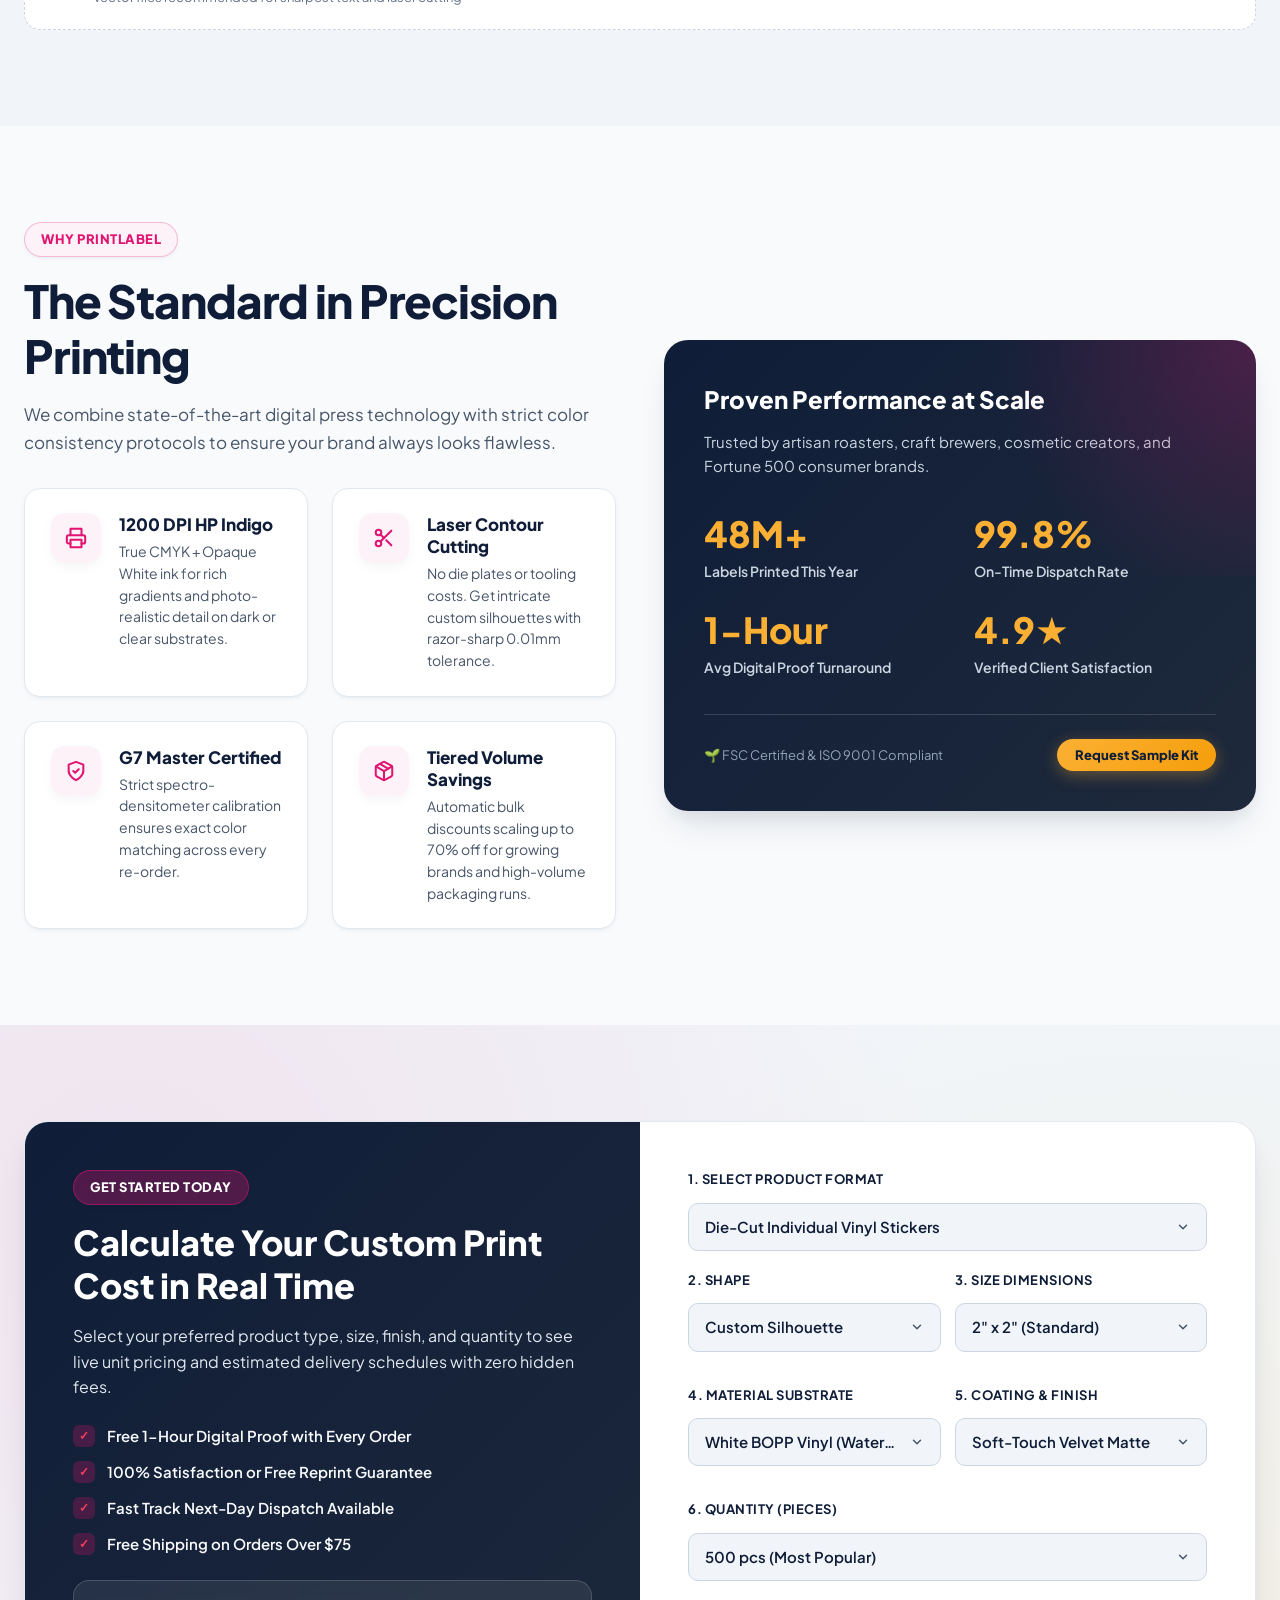
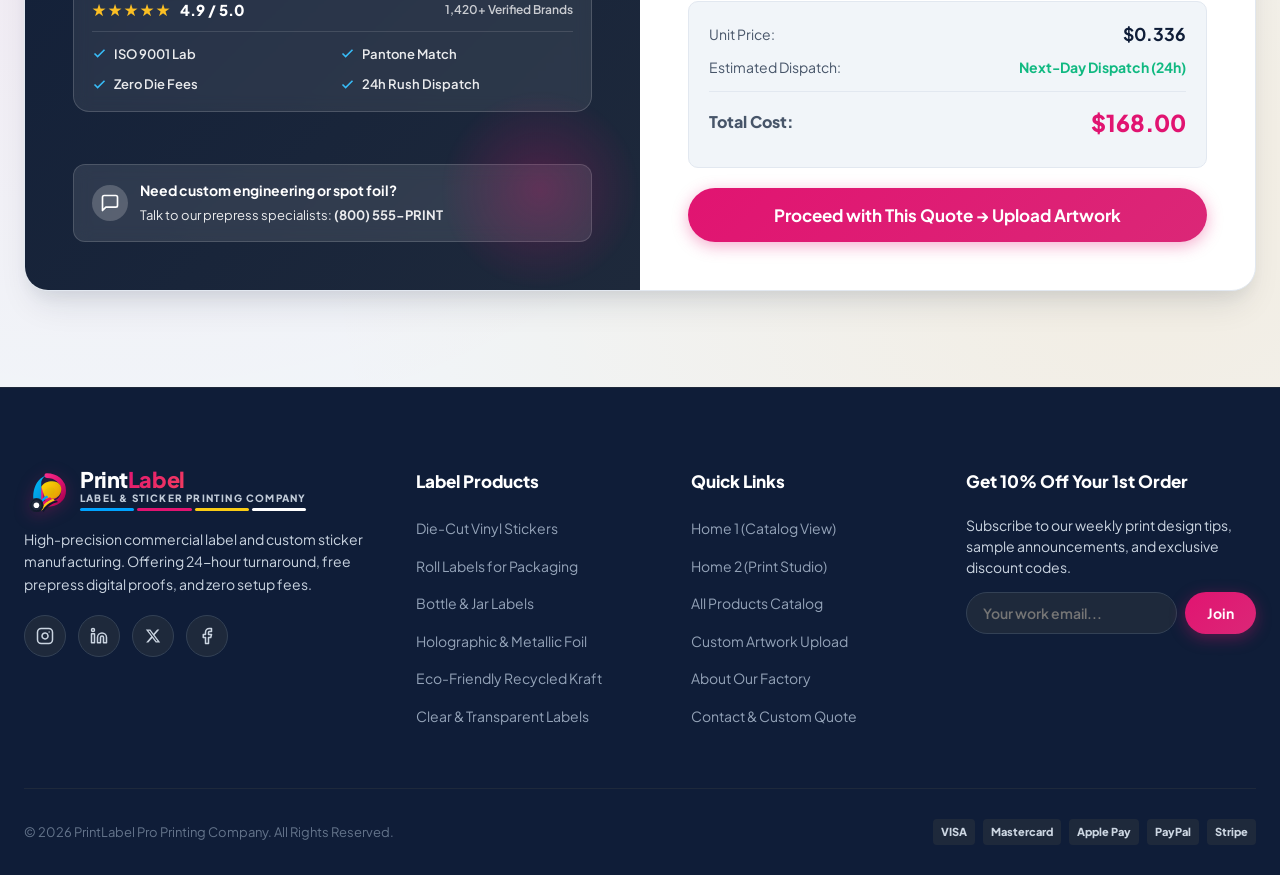
==== commit 63f60ee8: "Fix quote card symmetric spacing and full container width balance" ====
--- a/index.html
+++ b/index.html
@@ -1232,27 +1232,27 @@
 
               <!-- Customer Trust & Production Metrics Card to fill height -->
               <div class="quote-trust-card">
-                <div class="quote-trust-header" style="display: flex; align-items: center; justify-content: space-between; flex-wrap: wrap; gap: 8px; margin-bottom: 10px; border-bottom: 1px solid rgba(255, 255, 255, 0.12); padding-bottom: 8px;">
+                <div class="quote-trust-header">
                   <div style="display: flex; align-items: center; gap: 8px;">
                     <span style="color: #fbbf24; font-size: 1rem; letter-spacing: 2px;">★★★★★</span>
                     <span style="font-weight: 800; font-size: 0.9375rem; color: #fff; white-space: nowrap;">4.9 / 5.0</span>
                   </div>
                   <span style="font-size: 0.75rem; color: rgba(255,255,255,0.75); font-weight: 600; white-space: nowrap;">1,420+ Verified Brands</span>
                 </div>
-                <div class="quote-trust-grid" style="display: grid; grid-template-columns: repeat(2, 1fr); gap: 10px;">
-                  <div class="quote-trust-item" style="display: flex; align-items: center; gap: 7px; font-size: 0.8125rem; color: rgba(255,255,255,0.9); font-weight: 600; white-space: nowrap;">
+                <div class="quote-trust-grid">
+                  <div class="quote-trust-item">
                     <svg width="15" height="15" viewBox="0 0 24 24" fill="none" stroke="#38bdf8" stroke-width="2.5" style="flex-shrink:0;"><polyline points="20 6 9 17 4 12"></polyline></svg>
                     <span>ISO 9001 Lab</span>
                   </div>
-                  <div class="quote-trust-item" style="display: flex; align-items: center; gap: 7px; font-size: 0.8125rem; color: rgba(255,255,255,0.9); font-weight: 600; white-space: nowrap;">
+                  <div class="quote-trust-item">
                     <svg width="15" height="15" viewBox="0 0 24 24" fill="none" stroke="#38bdf8" stroke-width="2.5" style="flex-shrink:0;"><polyline points="20 6 9 17 4 12"></polyline></svg>
                     <span>Pantone Match</span>
                   </div>
-                  <div class="quote-trust-item" style="display: flex; align-items: center; gap: 7px; font-size: 0.8125rem; color: rgba(255,255,255,0.9); font-weight: 600; white-space: nowrap;">
+                  <div class="quote-trust-item">
                     <svg width="15" height="15" viewBox="0 0 24 24" fill="none" stroke="#38bdf8" stroke-width="2.5" style="flex-shrink:0;"><polyline points="20 6 9 17 4 12"></polyline></svg>
                     <span>Zero Die Fees</span>
                   </div>
-                  <div class="quote-trust-item" style="display: flex; align-items: center; gap: 7px; font-size: 0.8125rem; color: rgba(255,255,255,0.9); font-weight: 600; white-space: nowrap;">
+                  <div class="quote-trust-item">
                     <svg width="15" height="15" viewBox="0 0 24 24" fill="none" stroke="#38bdf8" stroke-width="2.5" style="flex-shrink:0;"><polyline points="20 6 9 17 4 12"></polyline></svg>
                     <span>24h Rush Dispatch</span>
                   </div>
--- a/css/style.css
+++ b/css/style.css
@@ -2604,16 +2604,23 @@
   overflow: hidden;
   display: grid;
   grid-template-columns: 1fr 1fr;
+  width: 100%;
+  max-width: 100%;
+  margin-left: auto;
+  margin-right: auto;
+  box-sizing: border-box;
 }
 
 .quote-info-side {
-  padding: 48px;
+  padding: clamp(24px, 4vw, 48px);
   background: linear-gradient(135deg, #0f1d38 0%, #1e293b 100%);
   color: #ffffff;
   display: flex;
   flex-direction: column;
   justify-content: space-between;
   position: relative;
+  box-sizing: border-box;
+  width: 100%;
 }
 
 .quote-info-side::after {
@@ -2624,10 +2631,11 @@
   width: 200px;
   height: 200px;
   background: radial-gradient(circle, rgba(225, 20, 113, 0.25) 0%, transparent 70%);
+  pointer-events: none;
 }
 
 .quote-info-title {
-  font-size: 2.15rem;
+  font-size: clamp(1.5rem, 3vw, 2.15rem);
   font-weight: 900;
   line-height: 1.25;
   margin-bottom: 16px;
@@ -2637,14 +2645,14 @@
   font-size: 1rem;
   color: #e2e8f0;
   line-height: 1.6;
-  margin-bottom: 32px;
+  margin-bottom: 24px;
 }
 
 .quote-perks-list {
   display: flex;
   flex-direction: column;
-  gap: 14px;
-  margin-bottom: 32px;
+  gap: 12px;
+  margin-bottom: 24px;
 }
 
 .perk-item {
@@ -2673,18 +2681,23 @@
 .quote-support-tag {
   background: rgba(255, 255, 255, 0.1);
   backdrop-filter: blur(8px);
-  padding: 14px 20px;
+  padding: 14px 18px;
   border-radius: 12px;
   border: 1px solid rgba(255, 255, 255, 0.15);
   display: flex;
   align-items: center;
   gap: 12px;
+  width: 100%;
+  box-sizing: border-box;
+  margin-top: 16px;
 }
 
 .quote-calc-side {
-  padding: 48px;
+  padding: clamp(24px, 4vw, 48px);
   display: flex;
   flex-direction: column;
+  box-sizing: border-box;
+  width: 100%;
 }
 
 /* ==========================================================================
@@ -6431,9 +6444,40 @@
   background: rgba(255, 255, 255, 0.08);
   border: 1px solid rgba(255, 255, 255, 0.16);
   border-radius: var(--card-radius);
-  padding: 16px 20px;
+  padding: 16px 18px;
   margin: 18px 0 16px 0;
   backdrop-filter: blur(8px);
+  width: 100%;
+  box-sizing: border-box;
+}
+
+.quote-trust-header {
+  display: flex;
+  align-items: center;
+  justify-content: space-between;
+  margin-bottom: 12px;
+  border-bottom: 1px solid rgba(255, 255, 255, 0.12);
+  padding-bottom: 8px;
+  flex-wrap: wrap;
+  gap: 8px;
+}
+
+.quote-trust-grid {
+  display: grid;
+  grid-template-columns: repeat(2, 1fr);
+  gap: 10px 14px;
+  width: 100%;
+  box-sizing: border-box;
+}
+
+.quote-trust-item {
+  display: flex;
+  align-items: center;
+  gap: 7px;
+  font-size: 0.8125rem;
+  color: rgba(255, 255, 255, 0.9);
+  font-weight: 600;
+  white-space: nowrap;
 }
 
 .material-info-banner {
--- a/css/responsive.css
+++ b/css/responsive.css
@@ -197,10 +197,20 @@
   .shapes-materials-grid,
   .why-choose-wrapper,
   .why-features-grid,
-  .quote-wrapper,
   .quote-2-grid {
     grid-template-columns: 1fr !important;
     gap: 24px !important;
+  }
+
+  .quote-wrapper {
+    grid-template-columns: 1fr !important;
+    gap: 0 !important;
+    width: 100% !important;
+    max-width: 100% !important;
+    box-sizing: border-box !important;
+    margin: 0 auto !important;
+    border-radius: var(--card-radius-lg) !important;
+    overflow: hidden !important;
   }
 
   .hero-mockup-wrapper,
@@ -522,6 +532,13 @@
     height: auto !important;
   }
 
+  .quote-wrapper {
+    width: 100% !important;
+    max-width: 100% !important;
+    box-sizing: border-box !important;
+    margin: 0 auto !important;
+  }
+
   .quote-info-side,
   .quote-calc-side,
   .quote-2-box,
@@ -533,7 +550,22 @@
   .shape-info-banner,
   .material-info-banner,
   #upload-section .card {
-    padding: 18px 14px !important;
+    padding: 20px 16px !important;
+    width: 100% !important;
+    max-width: 100% !important;
+    box-sizing: border-box !important;
+  }
+
+  .quote-trust-card {
+    padding: 14px 16px !important;
+    margin: 16px 0 !important;
+    width: 100% !important;
+    max-width: 100% !important;
+    box-sizing: border-box !important;
+  }
+
+  .quote-support-tag {
+    padding: 14px 16px !important;
     width: 100% !important;
     max-width: 100% !important;
     box-sizing: border-box !important;
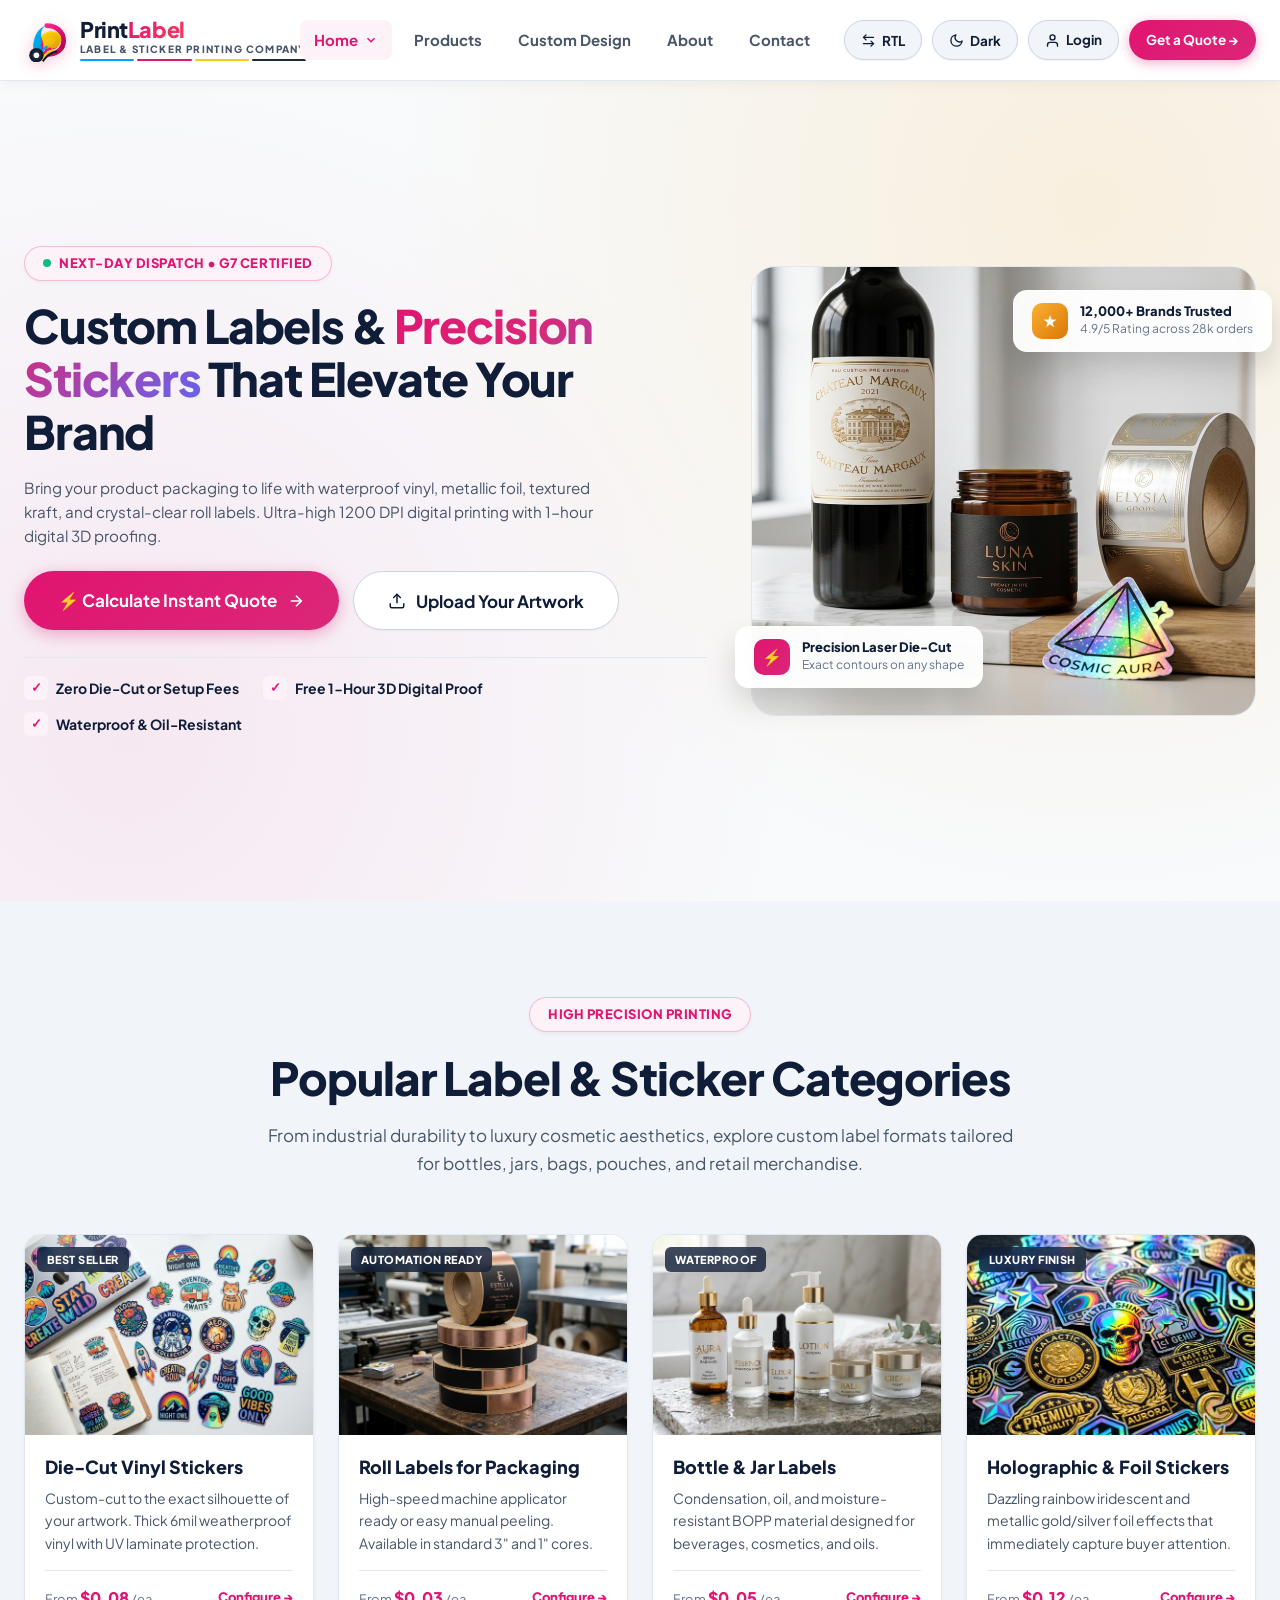
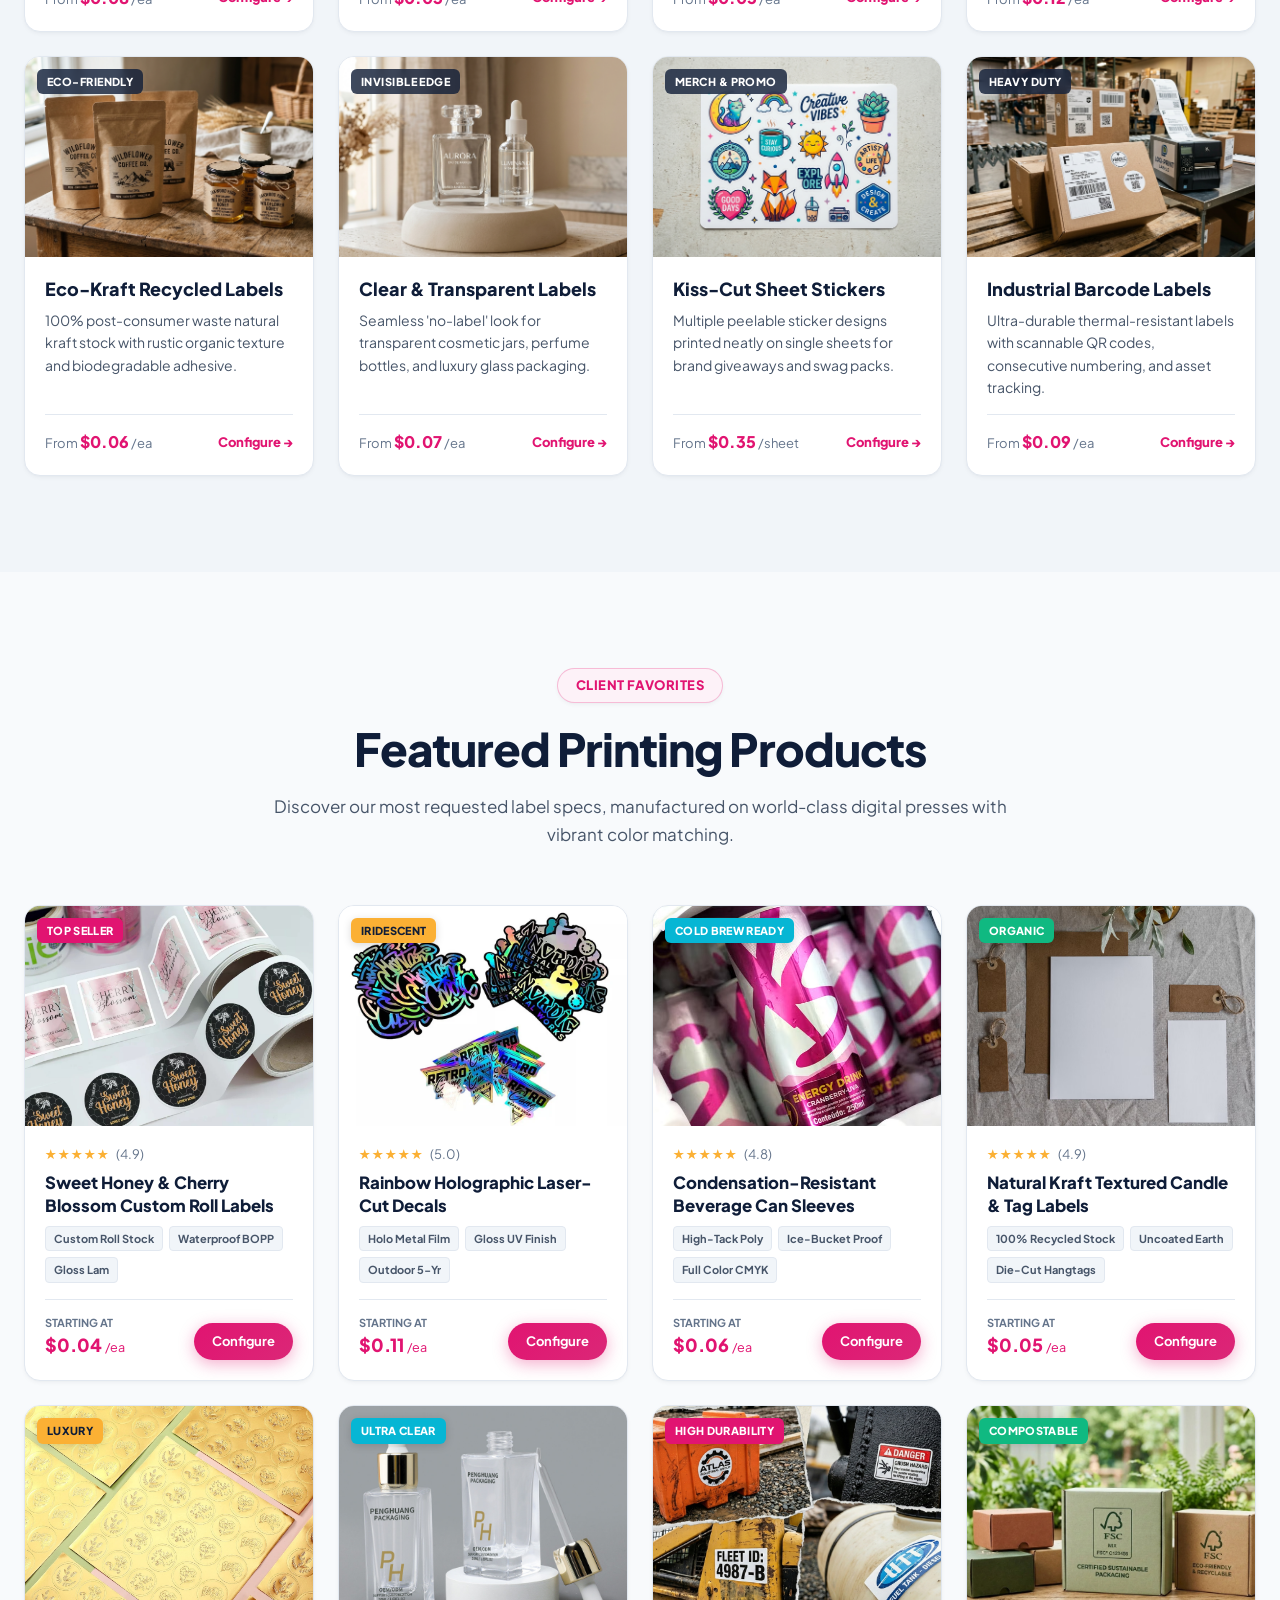
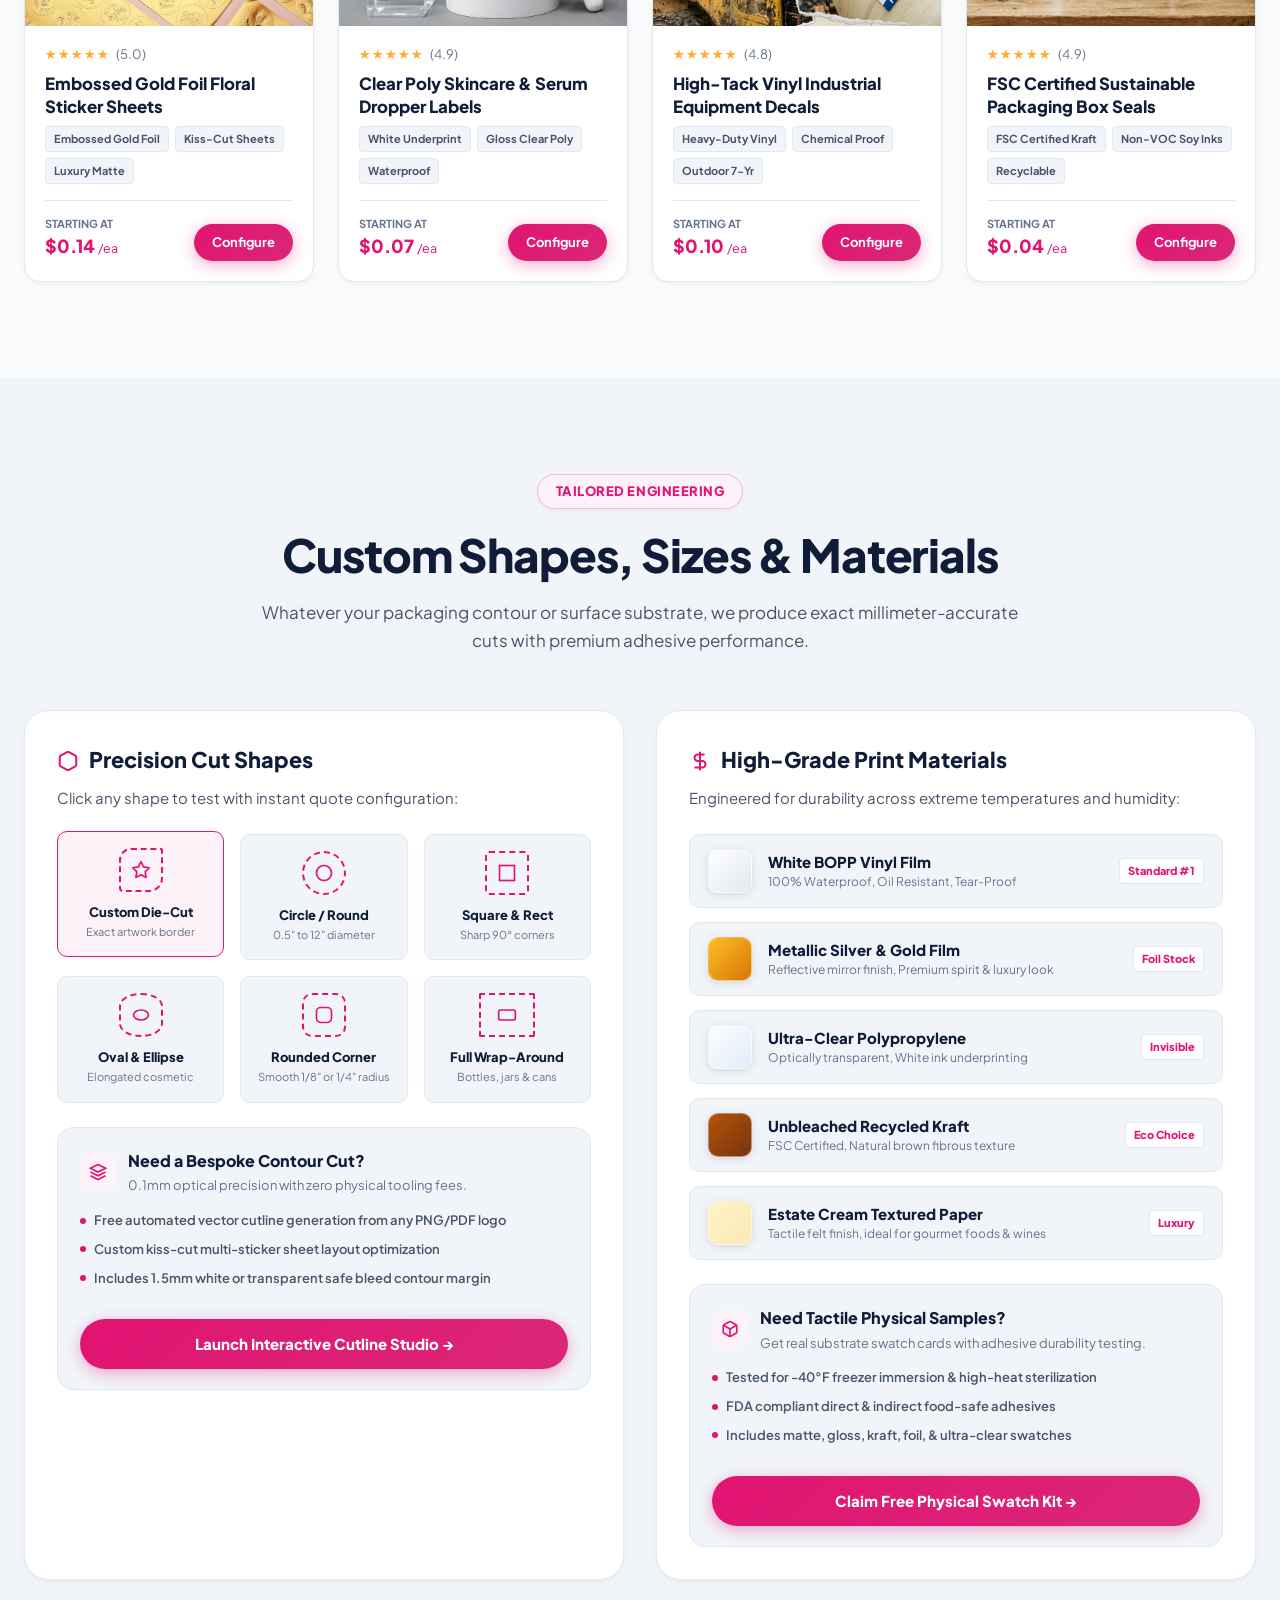
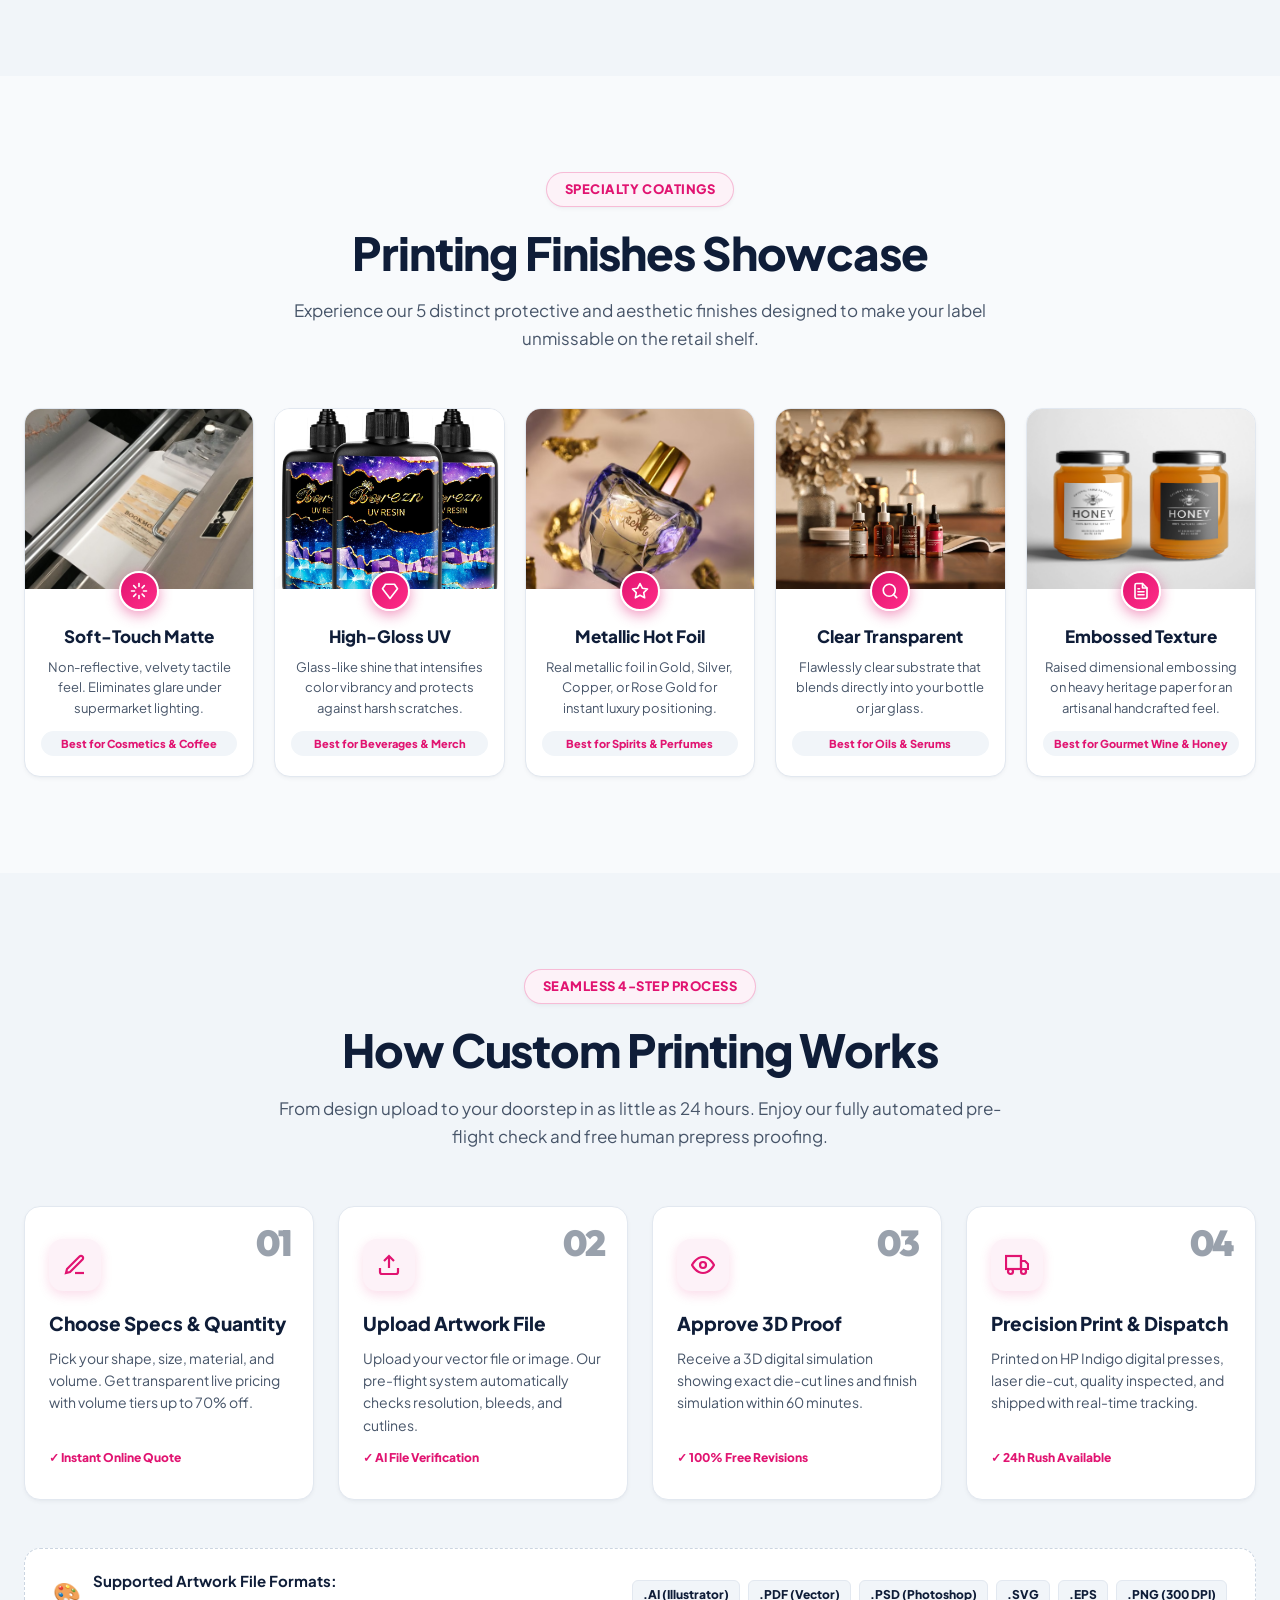
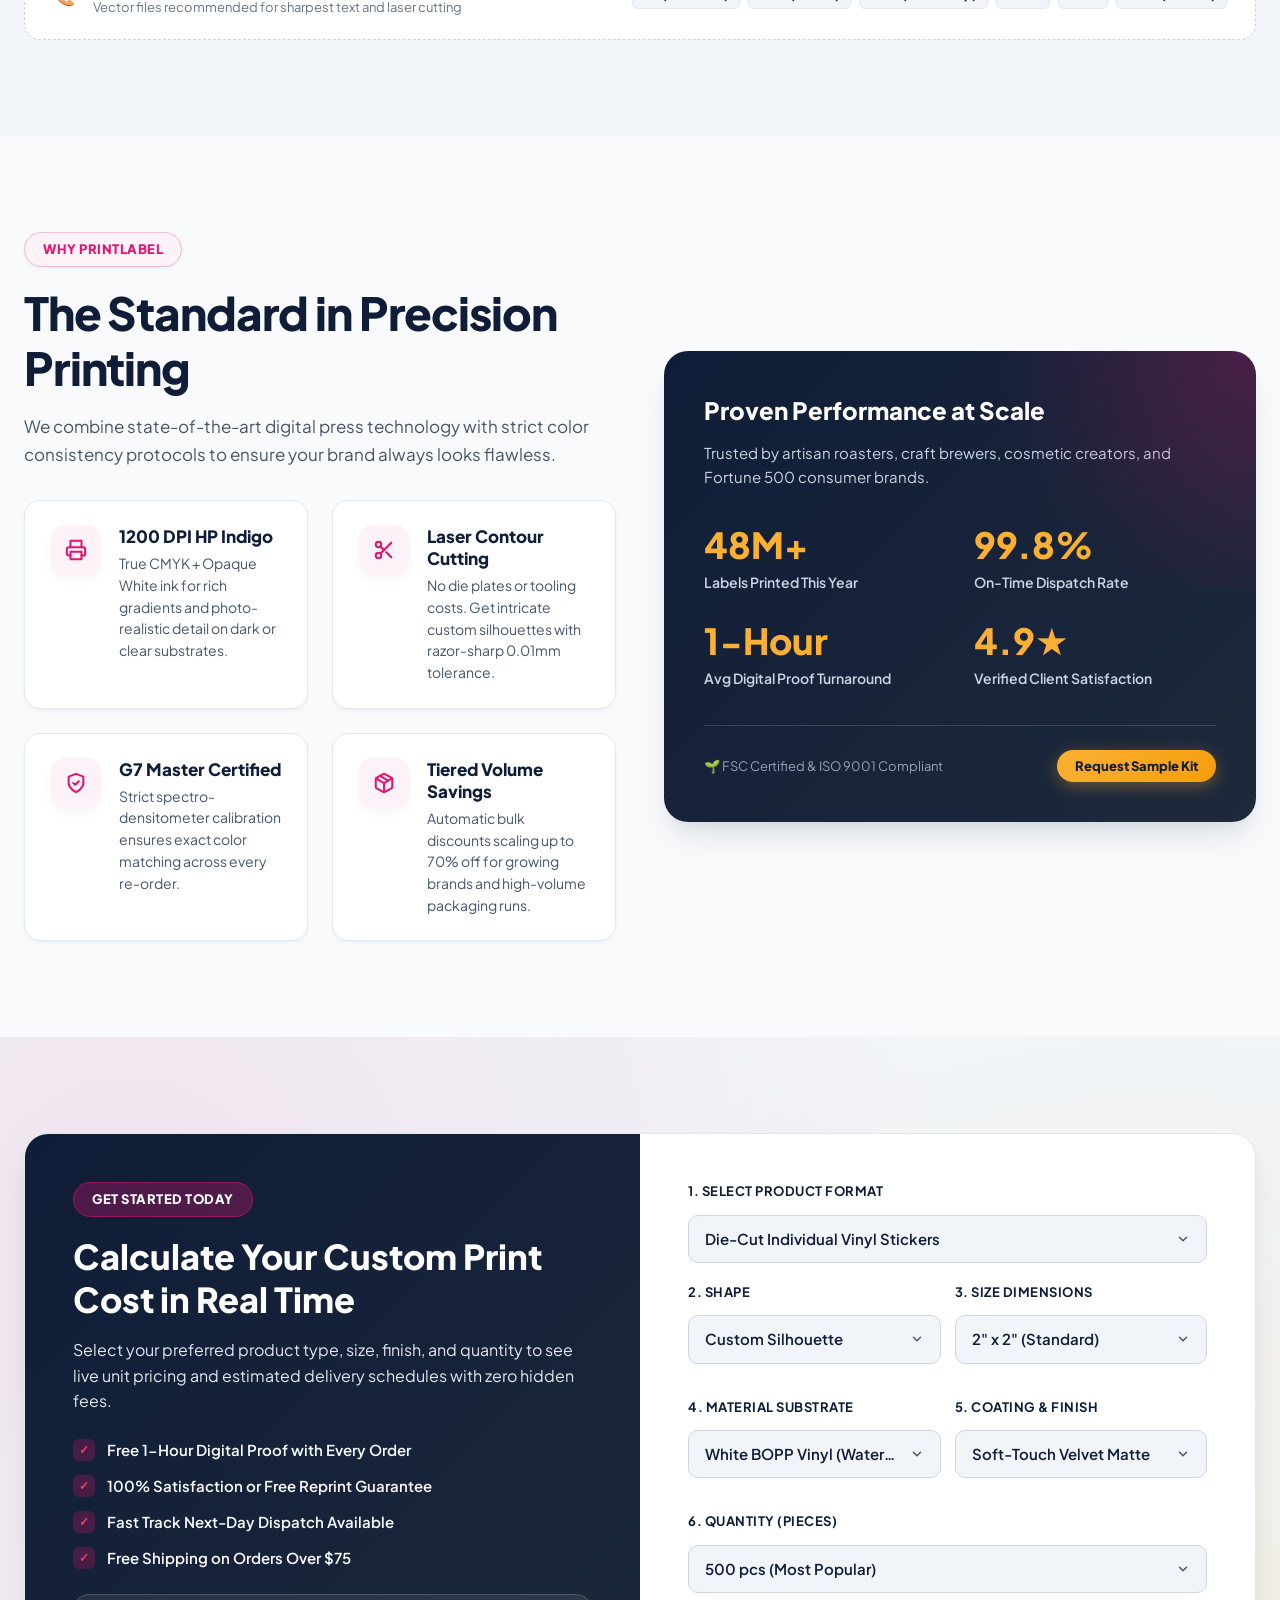
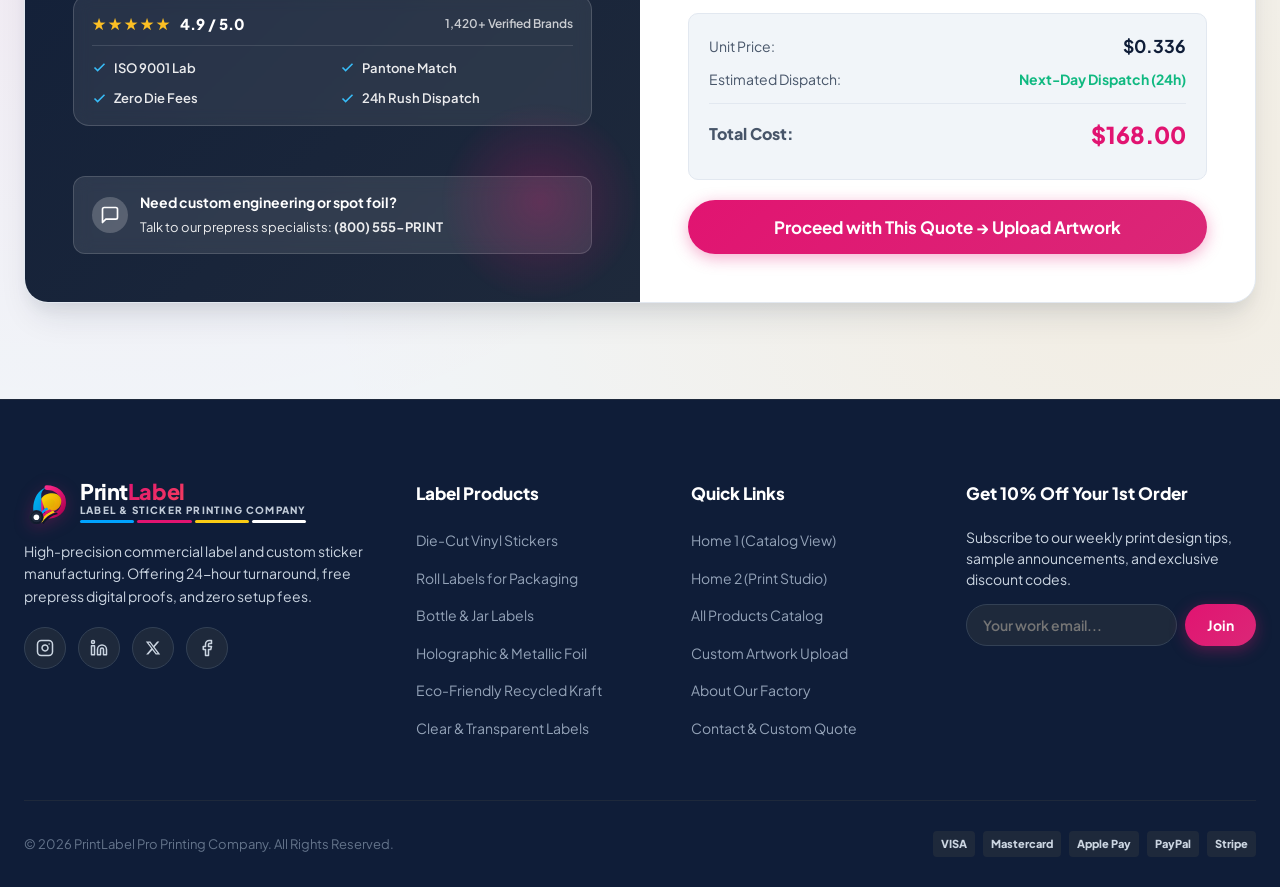
==== commit 7581ebbc: "Optimize hero badges text length and responsive font scaling so they fit seamlessly on all mobile sc" ====
--- a/index.html
+++ b/index.html
@@ -202,7 +202,7 @@
           <div class="hero-content">
             <div class="hero-badge">
               <span class="pulse-dot"></span>
-              <span>Next-Day Dispatch Guaranteed • G7 Master Certified</span>
+              <span>Next-Day Dispatch • G7 Certified</span>
             </div>
 
             <h1 class="hero-title">
--- a/css/style.css
+++ b/css/style.css
@@ -119,6 +119,7 @@
   width: 100%;
   position: relative;
   transition: background-color var(--transition-normal), color var(--transition-normal);
+  box-sizing: border-box;
 }
 
 /* RTL Support */
@@ -393,11 +394,12 @@
    Header & Main Navigation
    ========================================================================== */
 .main-header {
-  position: sticky;
-  top: 0;
-  left: 0;
-  width: 100%;
-  background-color: rgba(255, 255, 255, 0.98);
+  position: -webkit-sticky !important;
+  position: sticky !important;
+  top: 0 !important;
+  left: 0 !important;
+  width: 100% !important;
+  background-color: rgba(255, 255, 255, 0.96);
   backdrop-filter: blur(16px);
   -webkit-backdrop-filter: blur(16px);
   border-bottom: 1px solid var(--border-subtle);
@@ -406,10 +408,22 @@
   transition: background-color var(--transition-normal), border-color var(--transition-normal), box-shadow var(--transition-normal);
 }
 
+.main-header.header-scrolled {
+  background-color: rgba(255, 255, 255, 0.99);
+  box-shadow: 0 4px 20px rgba(0, 0, 0, 0.08);
+  border-bottom-color: var(--border-medium);
+}
+
 [data-theme="dark"] .main-header {
-  background-color: rgba(15, 23, 42, 0.98);
+  background-color: rgba(15, 23, 42, 0.96);
   border-color: rgba(255, 255, 255, 0.08);
   box-shadow: 0 4px 20px rgba(0, 0, 0, 0.35);
+}
+
+[data-theme="dark"] .main-header.header-scrolled {
+  background-color: rgba(15, 23, 42, 0.99);
+  box-shadow: 0 6px 24px rgba(0, 0, 0, 0.5);
+  border-bottom-color: rgba(255, 255, 255, 0.14);
 }
 
 .header-inner {
@@ -5159,22 +5173,48 @@
 }
 
 .inner-hero-badge,
-.section-tag {
+.section-tag,
+.hero-badge,
+.hero-2-studio-badge {
   display: inline-flex;
   align-items: center;
+  justify-content: center;
   gap: 8px;
-  padding: 6px 16px;
+  padding: 6px 18px;
   background: var(--color-primary-light);
   border: 1px solid rgba(225, 20, 113, 0.25);
   border-radius: 9999px;
   color: var(--color-primary);
-  font-size: 0.8125rem;
+  font-size: clamp(0.6875rem, 2.5vw, 0.8125rem);
   font-weight: 800;
   letter-spacing: 0.04em;
   text-transform: uppercase;
-  margin-bottom: 16px;
+  margin-bottom: 18px;
   box-shadow: var(--shadow-sm);
   transition: all var(--transition-normal);
+  max-width: 100%;
+  box-sizing: border-box;
+  text-align: center;
+  white-space: nowrap !important;
+  flex-shrink: 0;
+}
+
+.inner-hero-badge svg,
+.section-tag svg,
+.hero-badge svg,
+.hero-2-studio-badge svg {
+  flex-shrink: 0;
+  width: 14px;
+  height: 14px;
+}
+
+.inner-hero-badge span,
+.section-tag span,
+.hero-badge span,
+.hero-2-studio-badge span {
+  display: inline-block;
+  white-space: nowrap !important;
+  text-align: center;
 }
 
 [data-theme="dark"] .inner-hero-badge,
--- a/css/responsive.css
+++ b/css/responsive.css
@@ -203,6 +203,8 @@
   }
 
   .quote-wrapper {
+    display: flex !important;
+    flex-direction: column !important;
     grid-template-columns: 1fr !important;
     gap: 0 !important;
     width: 100% !important;
@@ -239,13 +241,17 @@
   .form-grid-3 {
     grid-template-columns: 1fr !important;
     gap: 14px !important;
+    width: 100% !important;
+    box-sizing: border-box !important;
   }
 
   .quote-info-side,
   .quote-calc-side {
-    padding: 32px 24px !important;
-    width: 100% !important;
-    box-sizing: border-box !important;
+    padding: clamp(24px, 4vw, 36px) clamp(16px, 3.5vw, 28px) !important;
+    width: 100% !important;
+    max-width: 100% !important;
+    box-sizing: border-box !important;
+    flex: 1 1 100% !important;
   }
 
   .auth-page-container {
@@ -363,6 +369,39 @@
     margin-bottom: 14px !important;
   }
 
+  /* Universal Hero Badge Mobile Centering & Alignment across all pages */
+  .hero-badge,
+  .hero-2-studio-badge,
+  .inner-hero-badge,
+  .section-tag {
+    max-width: 100% !important;
+    box-sizing: border-box !important;
+    text-align: center !important;
+    justify-content: center !important;
+    align-items: center !important;
+    font-size: clamp(0.6875rem, 2.5vw, 0.8125rem) !important;
+    padding: 5px 14px !important;
+    margin-left: auto !important;
+    margin-right: auto !important;
+    white-space: nowrap !important;
+    flex-shrink: 0 !important;
+  }
+
+  .hero-badge span,
+  .hero-2-studio-badge span,
+  .inner-hero-badge span,
+  .section-tag span {
+    white-space: nowrap !important;
+    text-align: center !important;
+  }
+
+  .hero-content {
+    text-align: center !important;
+    display: flex !important;
+    flex-direction: column !important;
+    align-items: center !important;
+  }
+
   .hero-subtitle,
   .hero-2-desc {
     font-size: 0.9375rem !important;
@@ -533,6 +572,8 @@
   }
 
   .quote-wrapper {
+    display: flex !important;
+    flex-direction: column !important;
     width: 100% !important;
     max-width: 100% !important;
     box-sizing: border-box !important;
@@ -550,10 +591,20 @@
   .shape-info-banner,
   .material-info-banner,
   #upload-section .card {
-    padding: 20px 16px !important;
-    width: 100% !important;
-    max-width: 100% !important;
-    box-sizing: border-box !important;
+    padding: clamp(18px, 4vw, 24px) clamp(14px, 3.5vw, 18px) !important;
+    width: 100% !important;
+    max-width: 100% !important;
+    box-sizing: border-box !important;
+  }
+
+  #quote-calc-form,
+  .calc-form-group,
+  .calc-summary-card {
+    width: 100% !important;
+    max-width: 100% !important;
+    box-sizing: border-box !important;
+    margin-left: 0 !important;
+    margin-right: 0 !important;
   }
 
   .quote-trust-card {
@@ -712,9 +763,14 @@
   }
 
   .hero-badge,
-  .hero-2-studio-badge {
-    font-size: 0.72rem !important;
+  .hero-2-studio-badge,
+  .inner-hero-badge,
+  .section-tag {
+    font-size: 0.65rem !important;
     padding: 4px 8px !important;
+    gap: 4px !important;
+    white-space: nowrap !important;
+    max-width: calc(100vw - 28px) !important;
   }
 
   .hero-mockup-wrapper,
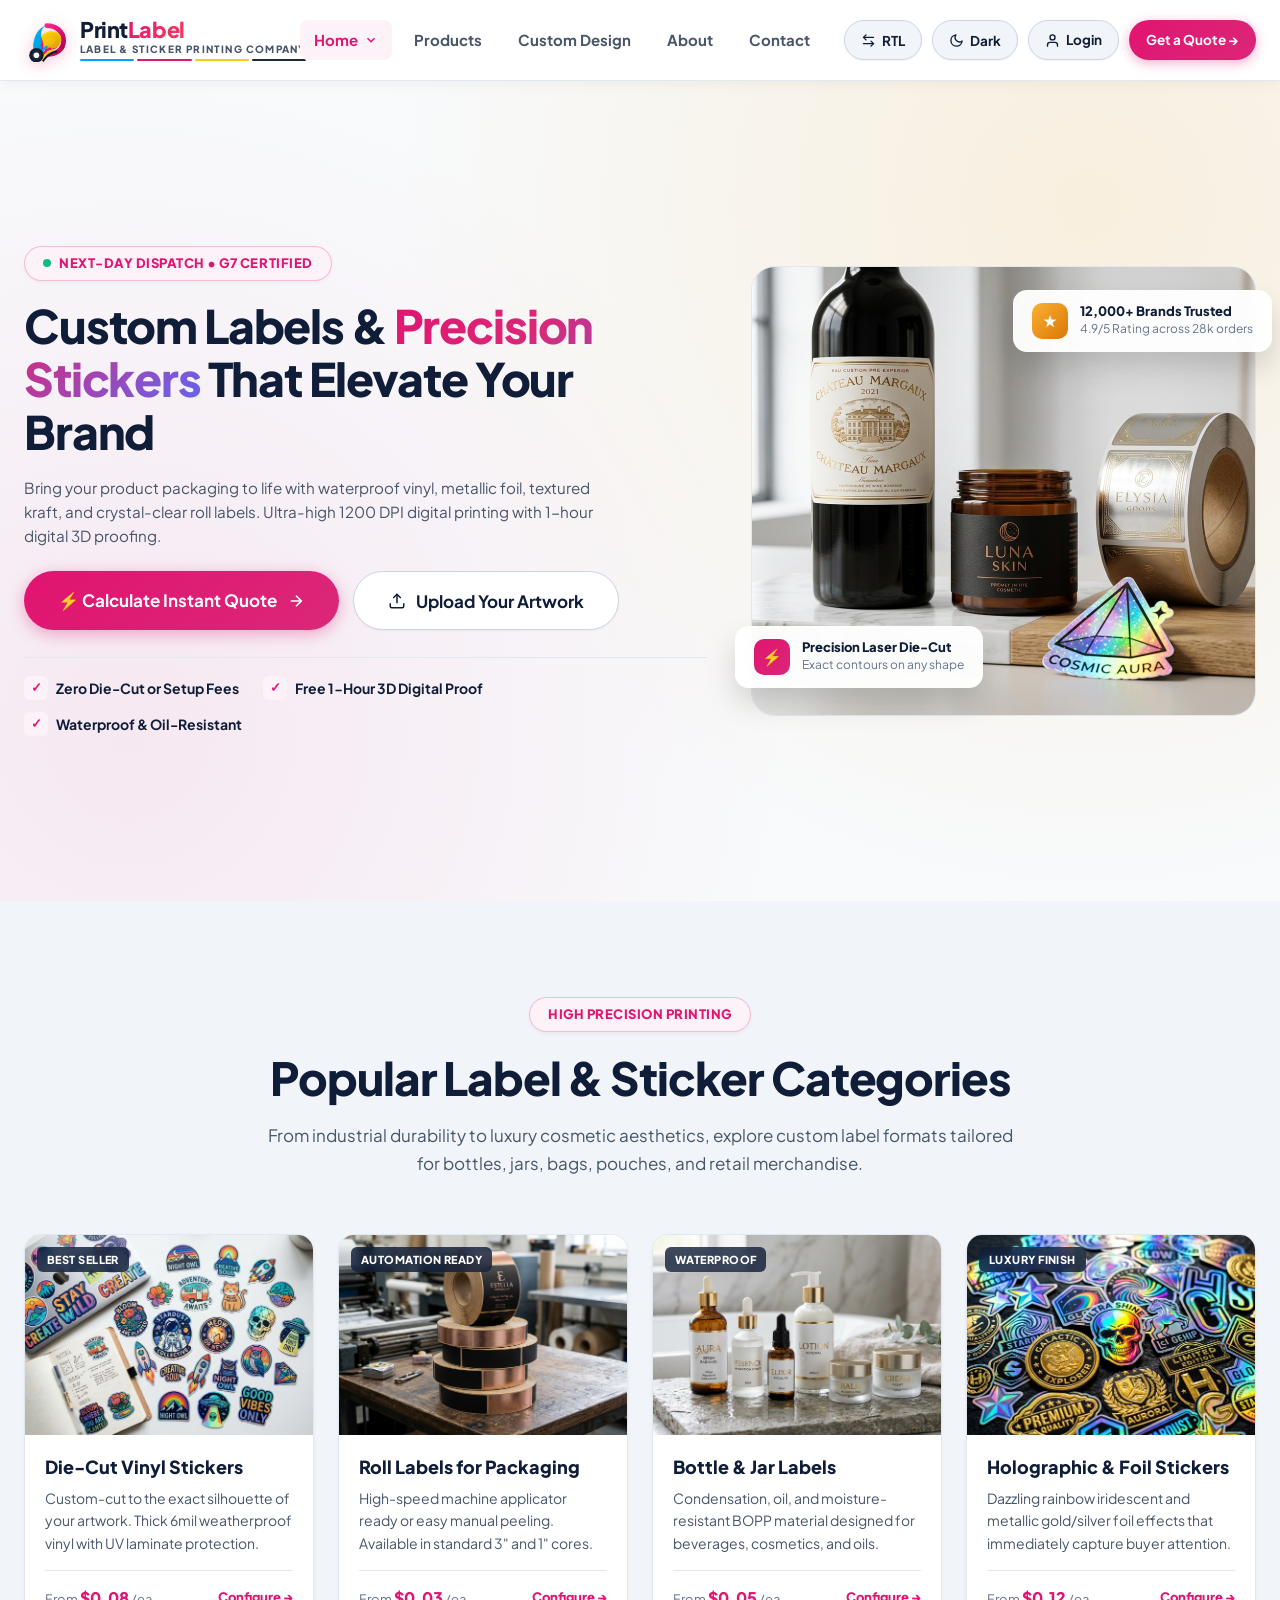
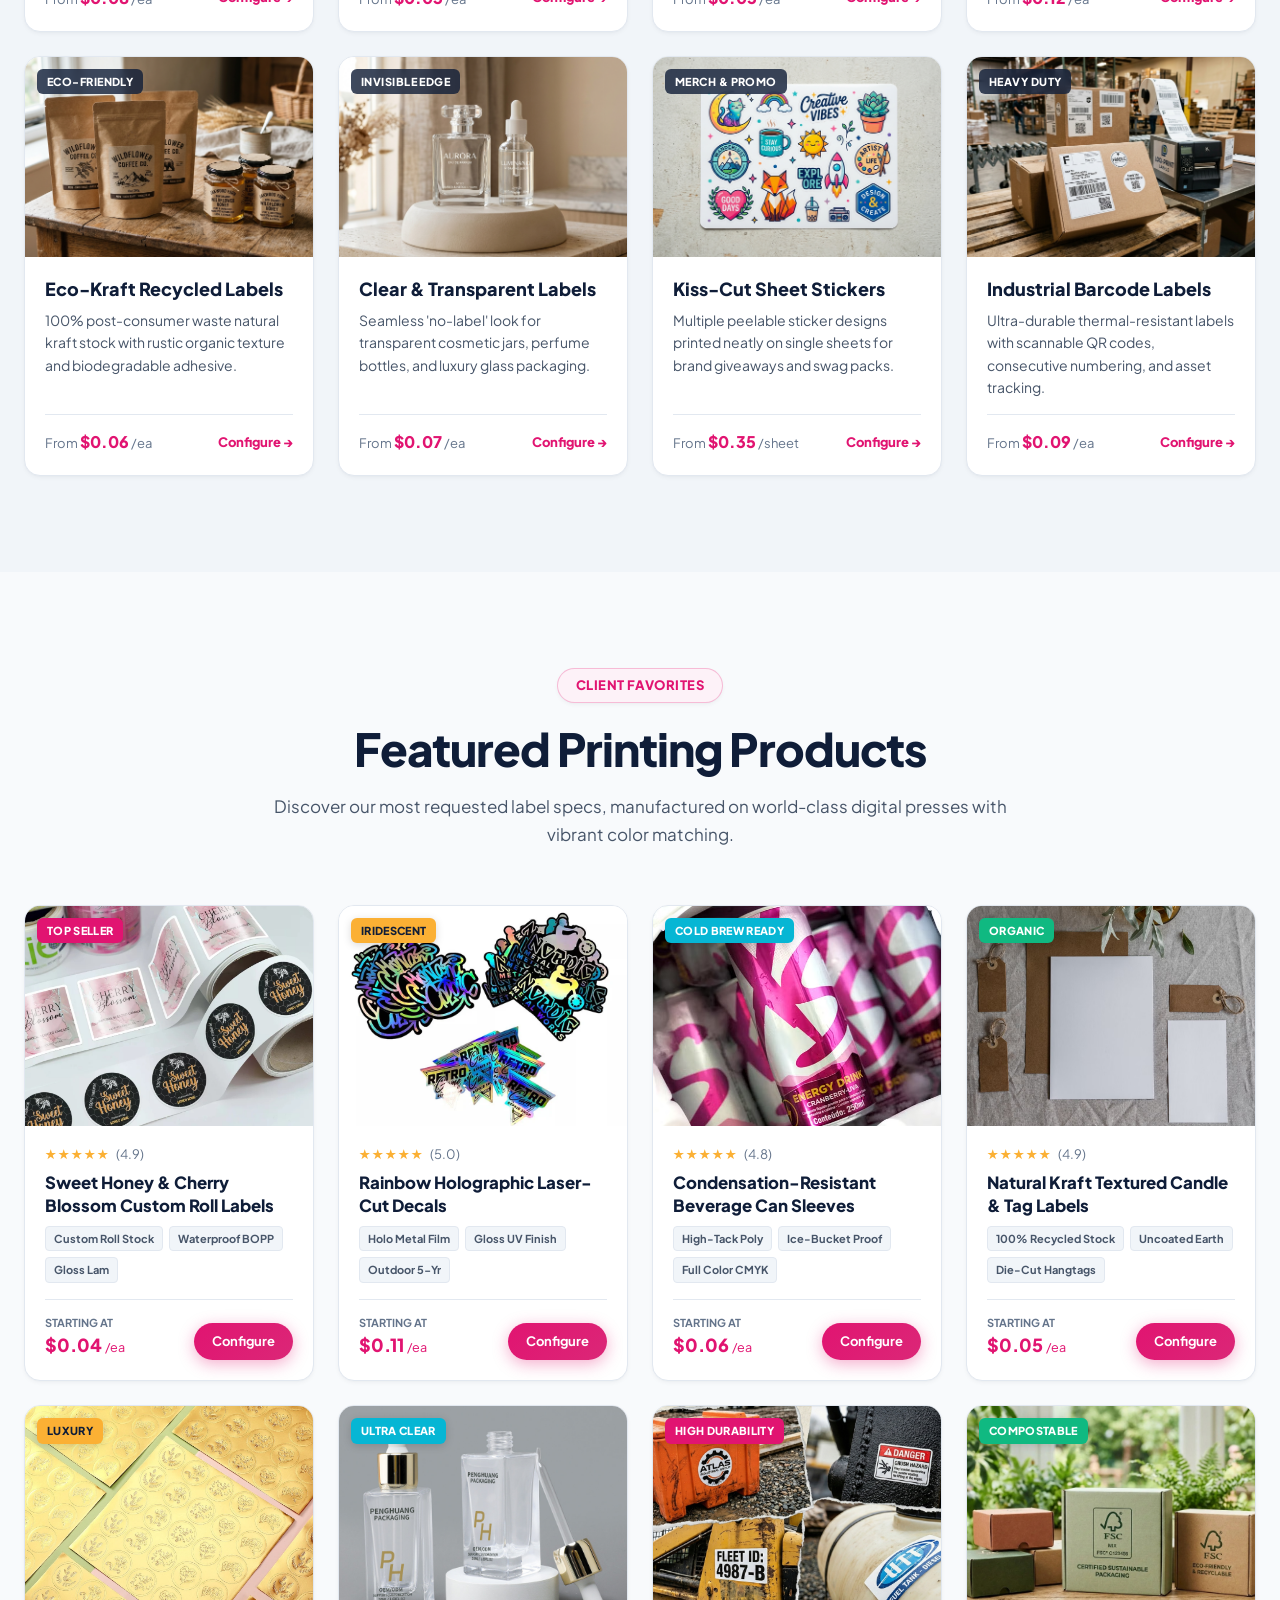
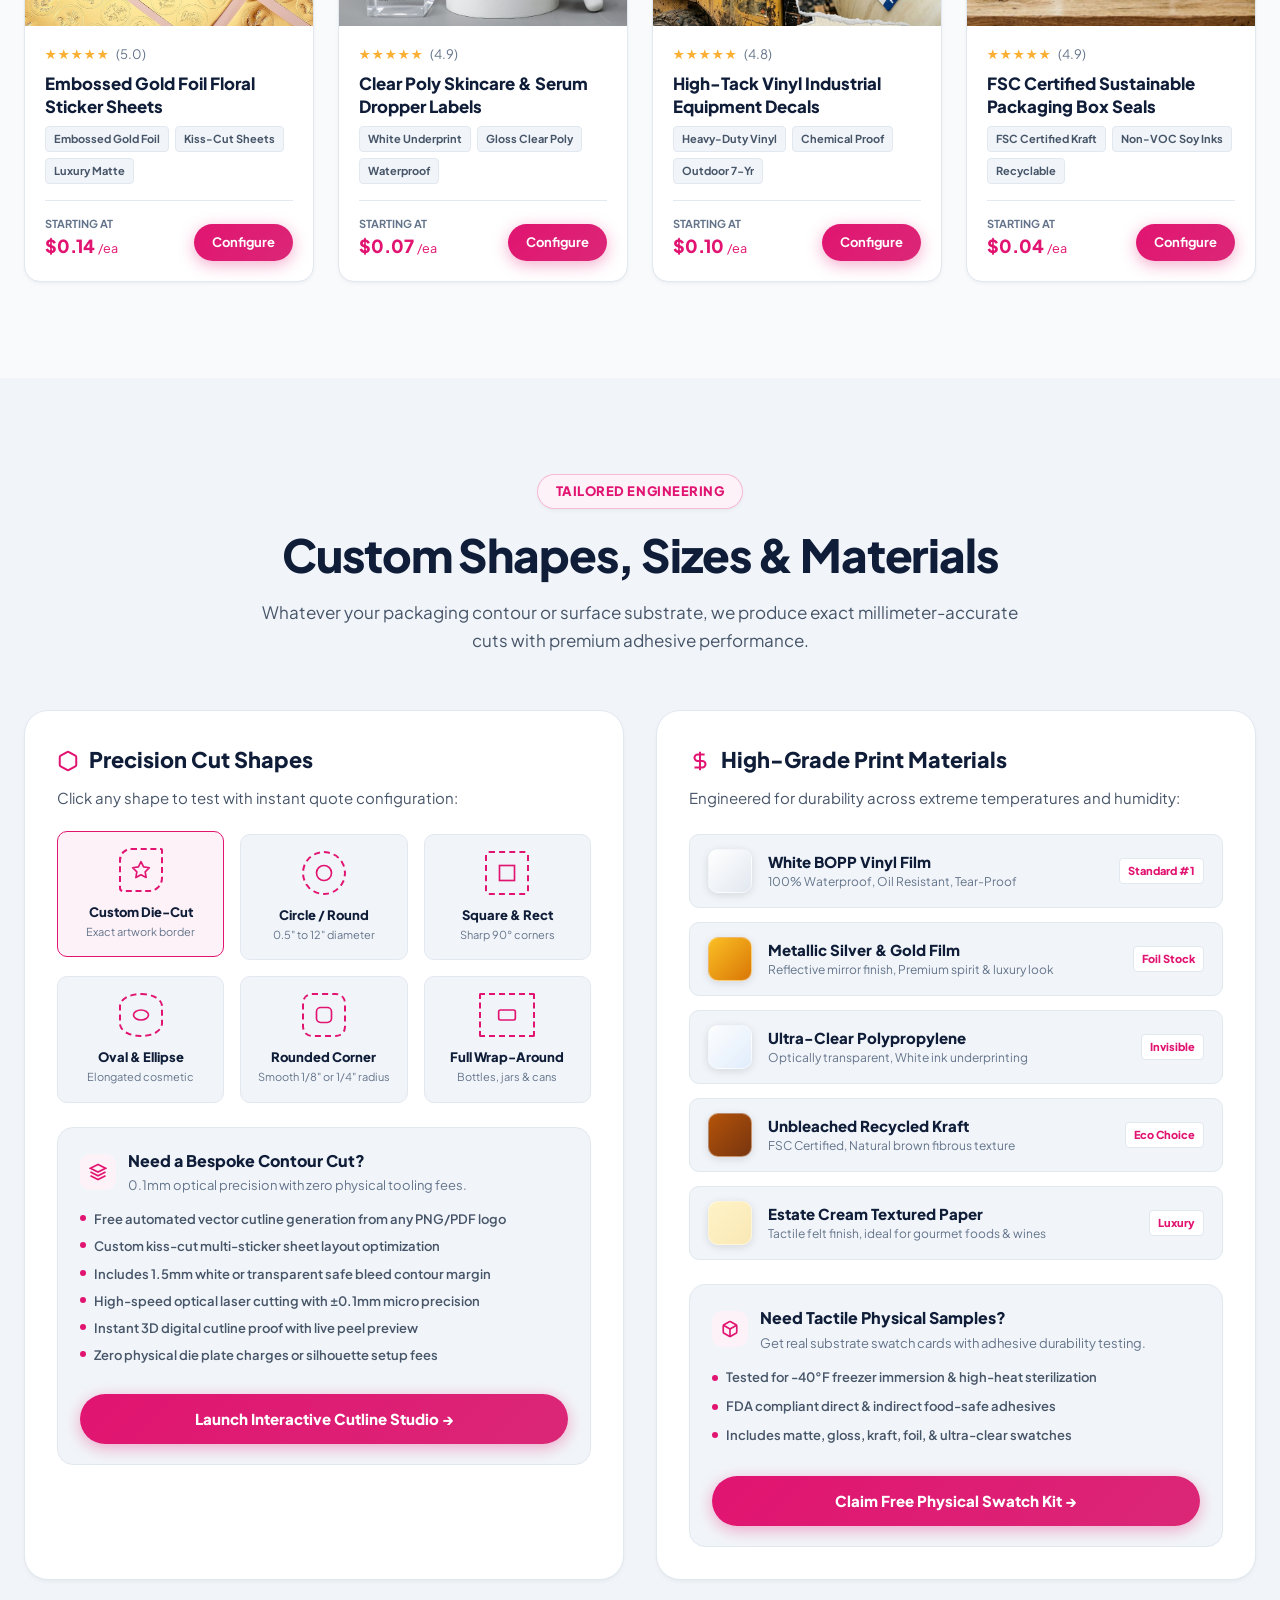
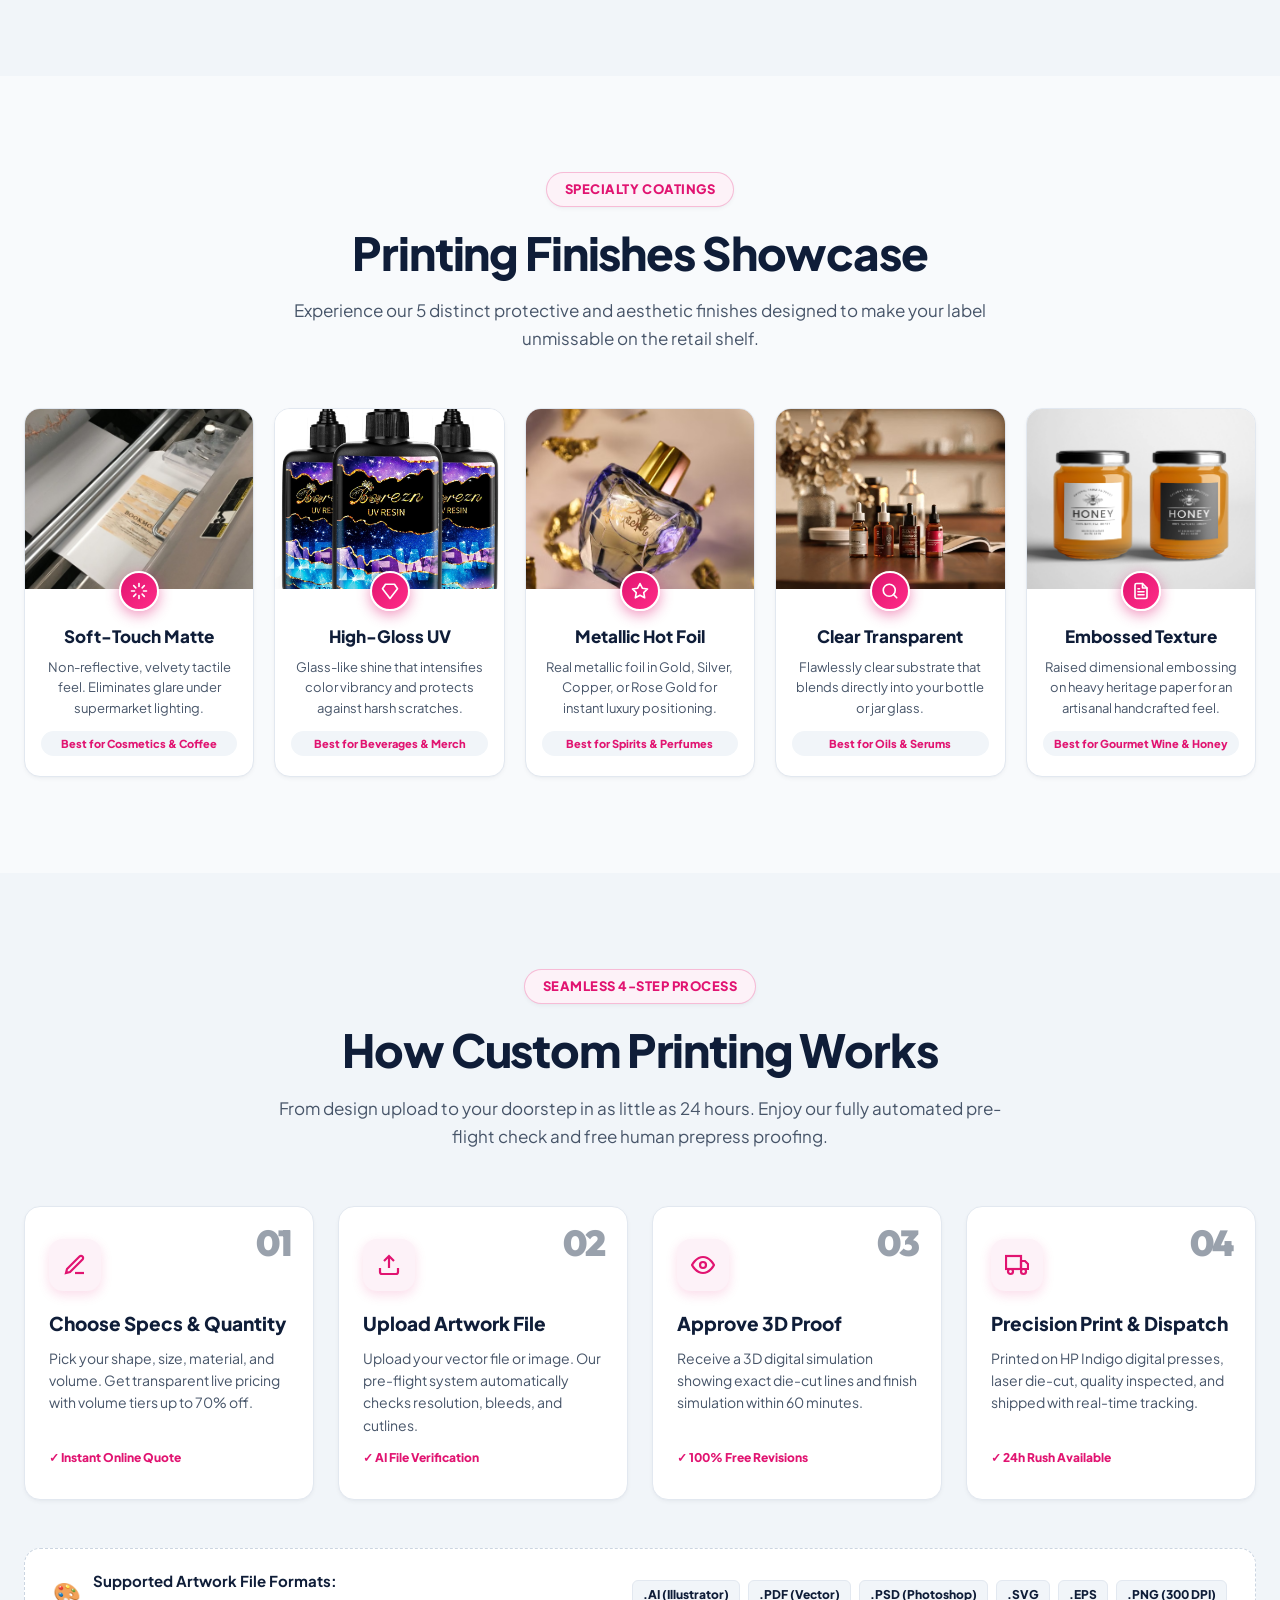
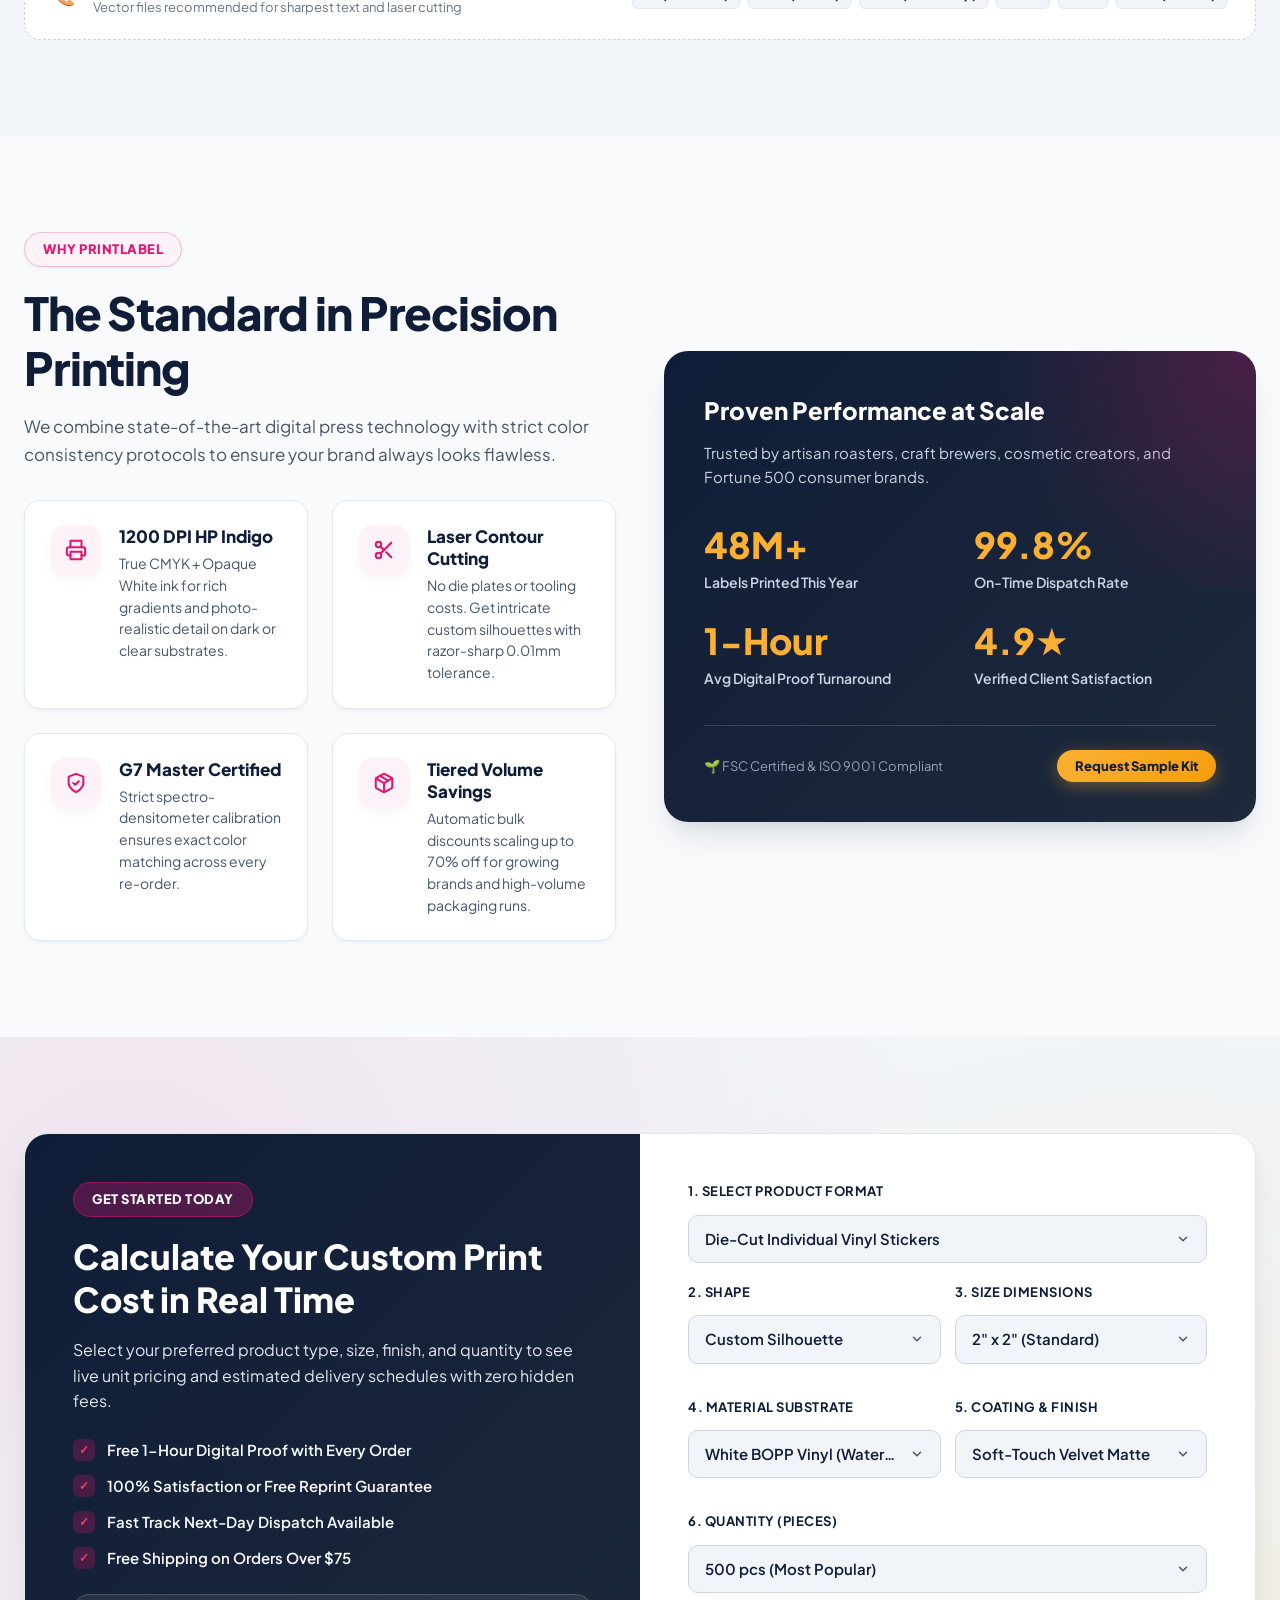
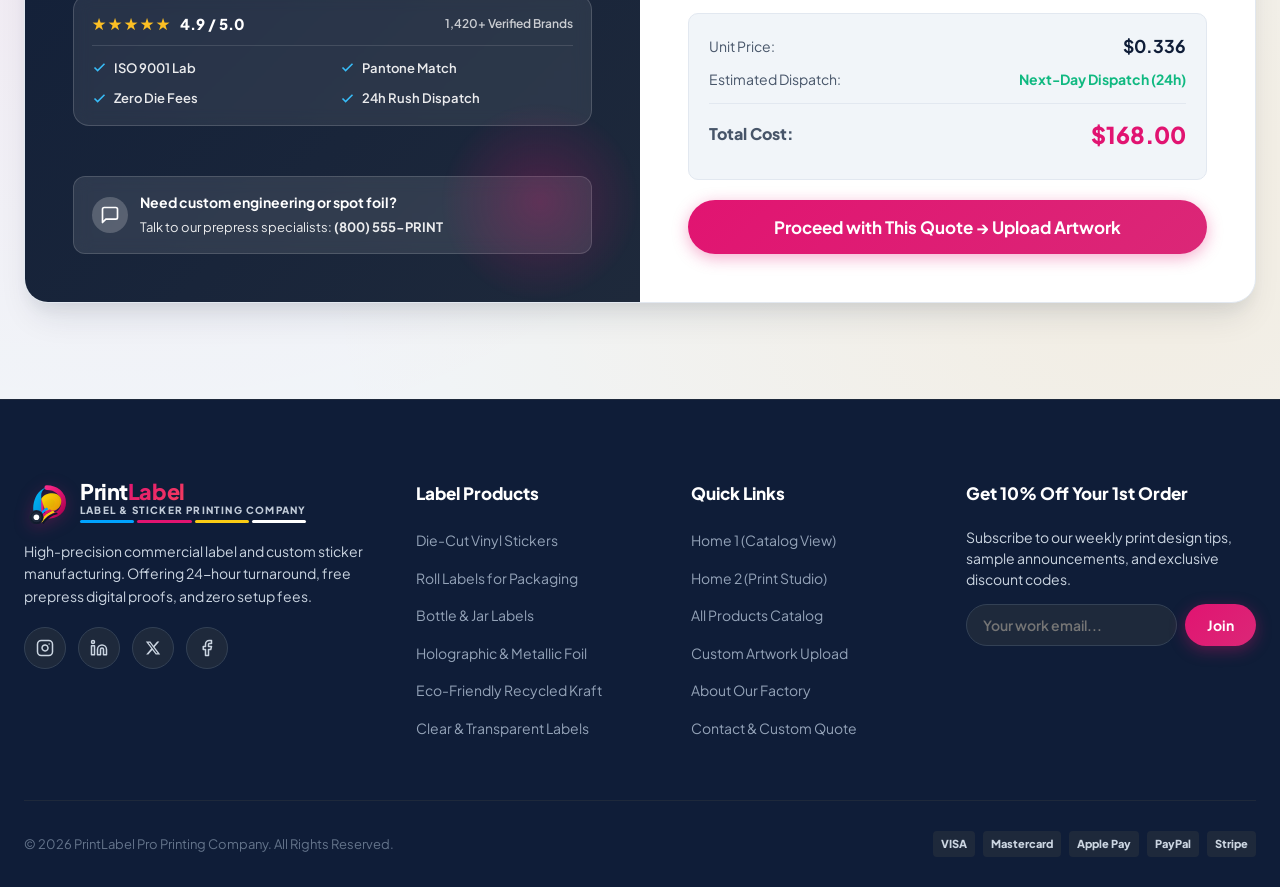
==== commit 71db3beb: "Add 3 additional contour cut specifications to bespoke shape banner with responsive flex list layout" ====
--- a/index.html
+++ b/index.html
@@ -776,18 +776,30 @@
                   <p style="font-size: 0.8125rem; color: var(--text-muted); margin: 0;">0.1mm optical precision with zero physical tooling fees.</p>
                 </div>
               </div>
-              <ul style="list-style: none; margin: 14px 0 16px 0; display: flex; flex-direction: column; gap: 8px; font-size: 0.8125rem; color: var(--text-secondary); font-weight: 600;">
-                <li style="display: flex; align-items: center; gap: 8px;">
-                  <span style="width: 6px; height: 6px; border-radius: 50%; background: var(--color-primary);"></span>
-                  Free automated vector cutline generation from any PNG/PDF logo
+              <ul style="list-style: none; margin: 14px 0 16px 0; display: flex; flex-direction: column; gap: 9px; font-size: 0.8125rem; color: var(--text-secondary); font-weight: 600;">
+                <li style="display: flex; align-items: flex-start; gap: 8px; line-height: 1.4;">
+                  <span style="width: 6px; height: 6px; border-radius: 50%; background: var(--color-primary); flex-shrink: 0; margin-top: 5px;"></span>
+                  <span>Free automated vector cutline generation from any PNG/PDF logo</span>
                 </li>
-                <li style="display: flex; align-items: center; gap: 8px;">
-                  <span style="width: 6px; height: 6px; border-radius: 50%; background: var(--color-primary);"></span>
-                  Custom kiss-cut multi-sticker sheet layout optimization
+                <li style="display: flex; align-items: flex-start; gap: 8px; line-height: 1.4;">
+                  <span style="width: 6px; height: 6px; border-radius: 50%; background: var(--color-primary); flex-shrink: 0; margin-top: 5px;"></span>
+                  <span>Custom kiss-cut multi-sticker sheet layout optimization</span>
                 </li>
-                <li style="display: flex; align-items: center; gap: 8px;">
-                  <span style="width: 6px; height: 6px; border-radius: 50%; background: var(--color-primary);"></span>
-                  Includes 1.5mm white or transparent safe bleed contour margin
+                <li style="display: flex; align-items: flex-start; gap: 8px; line-height: 1.4;">
+                  <span style="width: 6px; height: 6px; border-radius: 50%; background: var(--color-primary); flex-shrink: 0; margin-top: 5px;"></span>
+                  <span>Includes 1.5mm white or transparent safe bleed contour margin</span>
+                </li>
+                <li style="display: flex; align-items: flex-start; gap: 8px; line-height: 1.4;">
+                  <span style="width: 6px; height: 6px; border-radius: 50%; background: var(--color-primary); flex-shrink: 0; margin-top: 5px;"></span>
+                  <span>High-speed optical laser cutting with ±0.1mm micro precision</span>
+                </li>
+                <li style="display: flex; align-items: flex-start; gap: 8px; line-height: 1.4;">
+                  <span style="width: 6px; height: 6px; border-radius: 50%; background: var(--color-primary); flex-shrink: 0; margin-top: 5px;"></span>
+                  <span>Instant 3D digital cutline proof with live peel preview</span>
+                </li>
+                <li style="display: flex; align-items: flex-start; gap: 8px; line-height: 1.4;">
+                  <span style="width: 6px; height: 6px; border-radius: 50%; background: var(--color-primary); flex-shrink: 0; margin-top: 5px;"></span>
+                  <span>Zero physical die plate charges or silhouette setup fees</span>
                 </li>
               </ul>
               <a href="custom-design.html" class="btn btn-primary btn-md" style="width: 100%; text-align: center; justify-content: center; margin-top: 14px; font-weight: 800;">
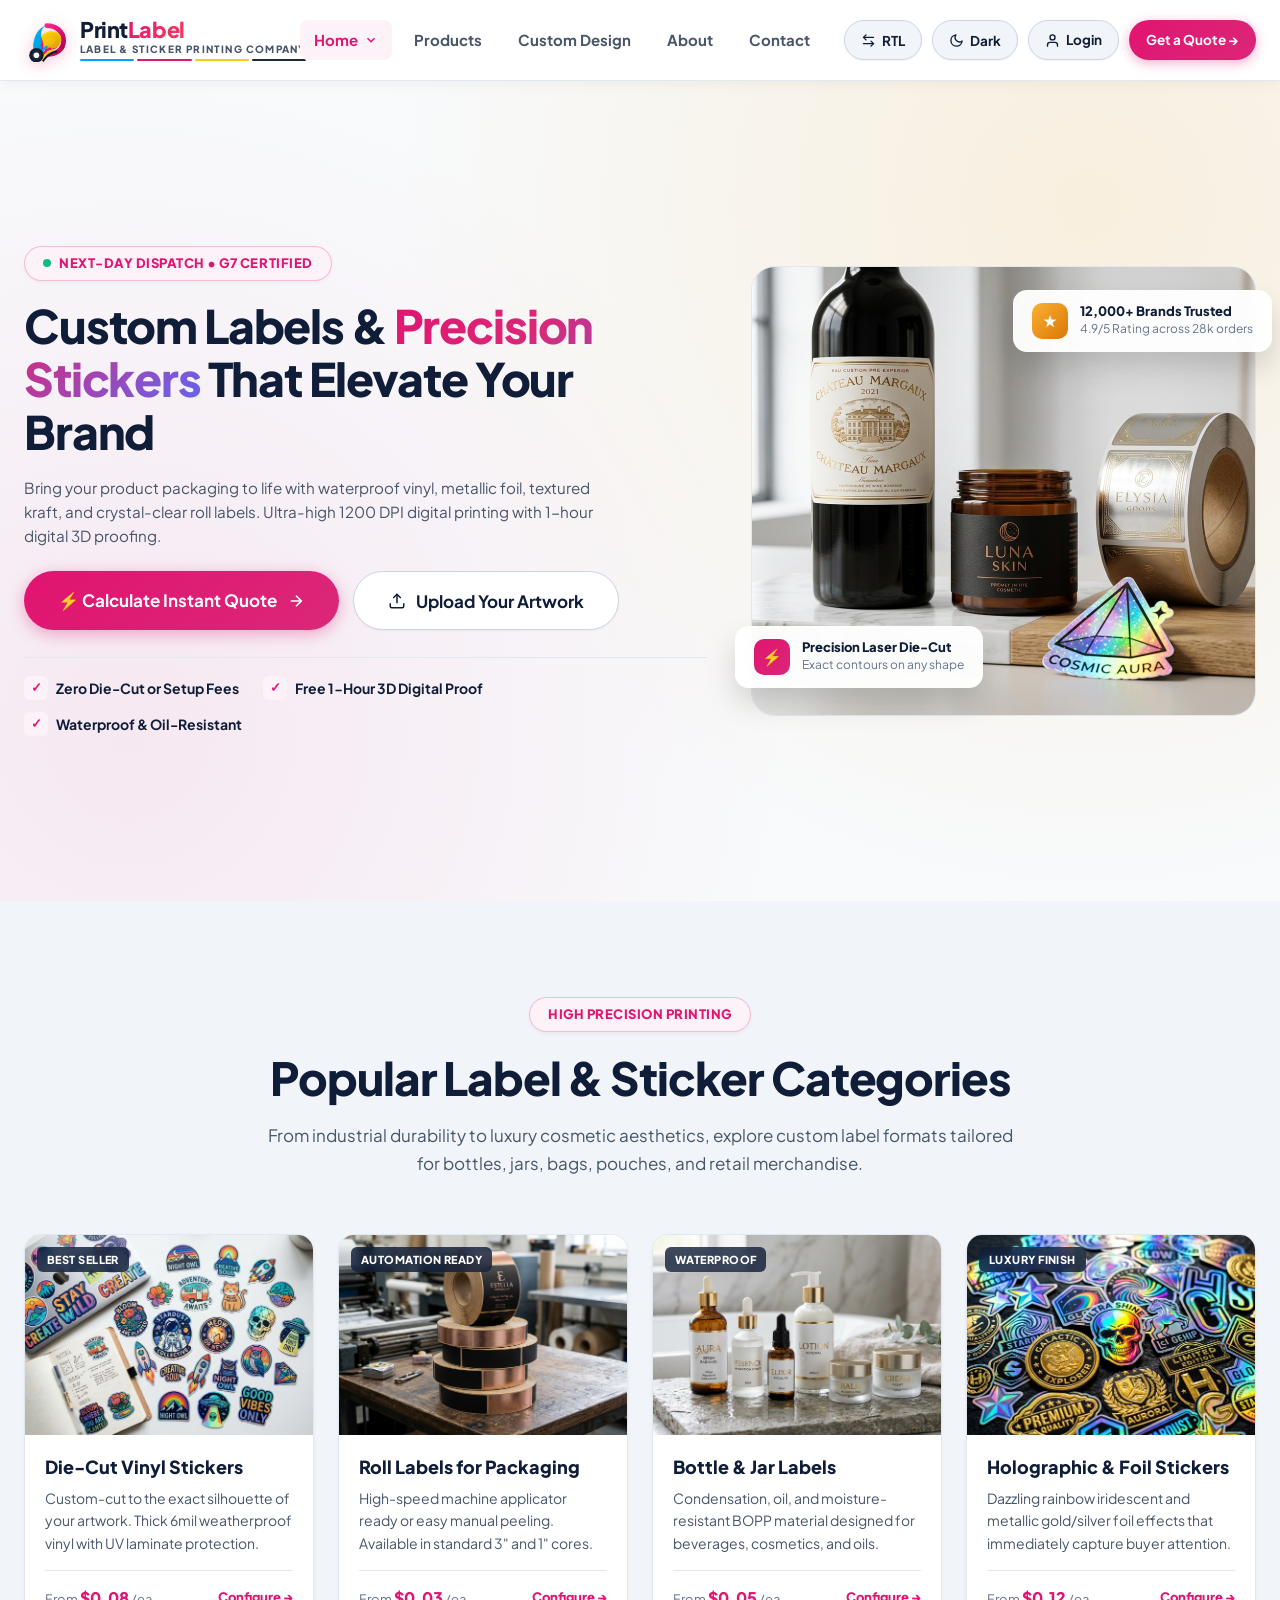
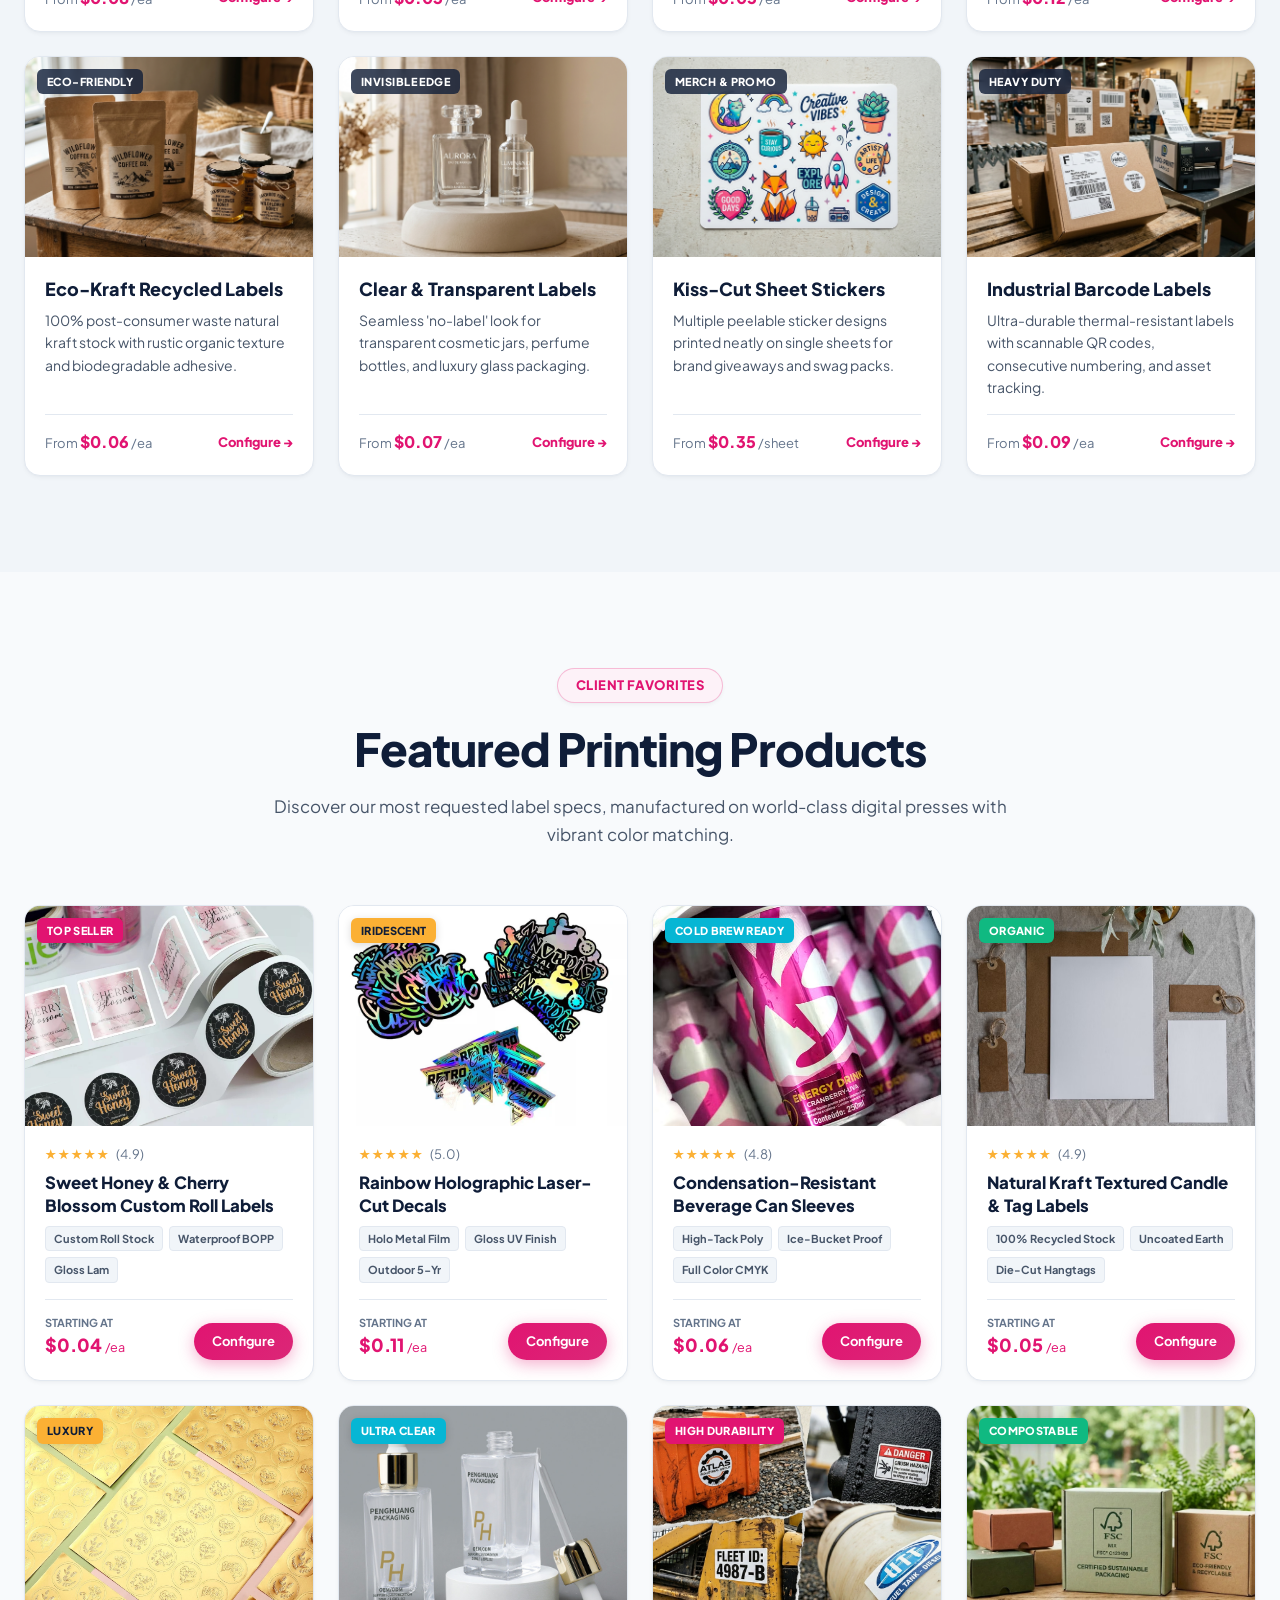
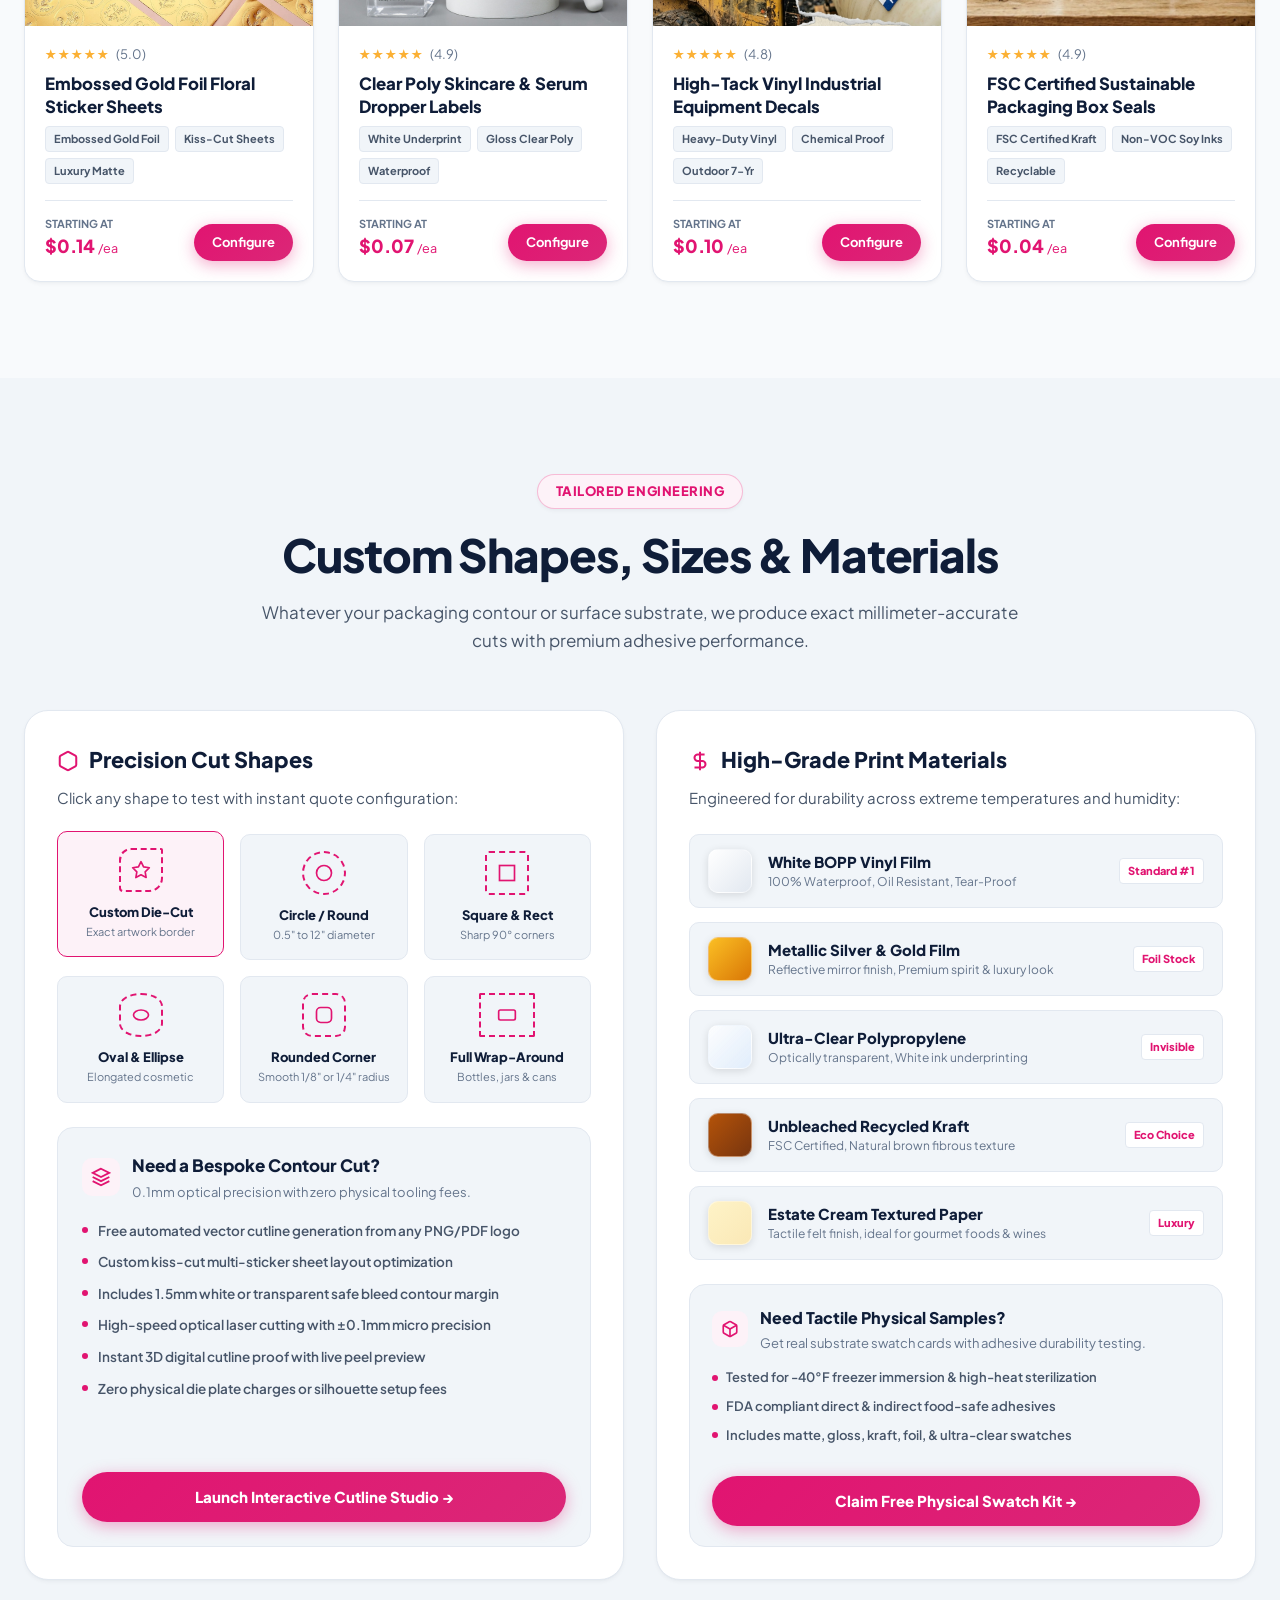
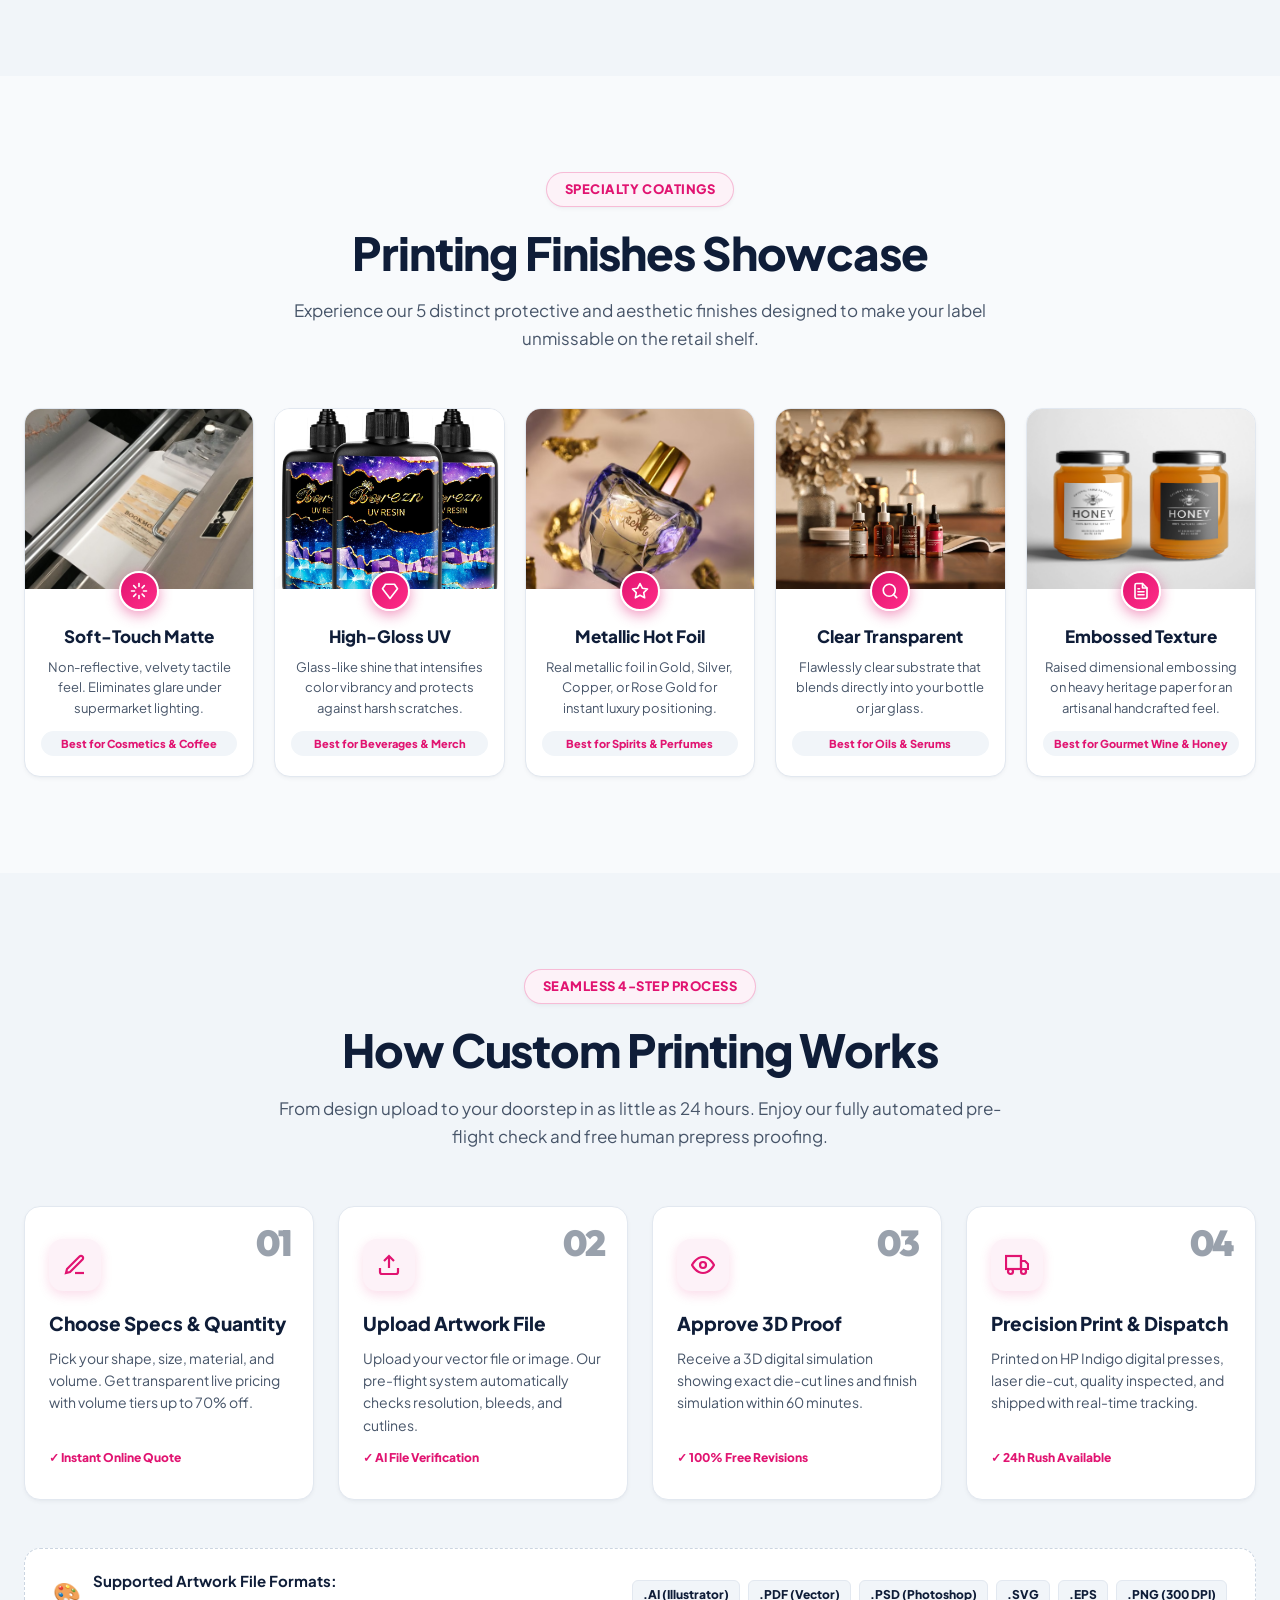
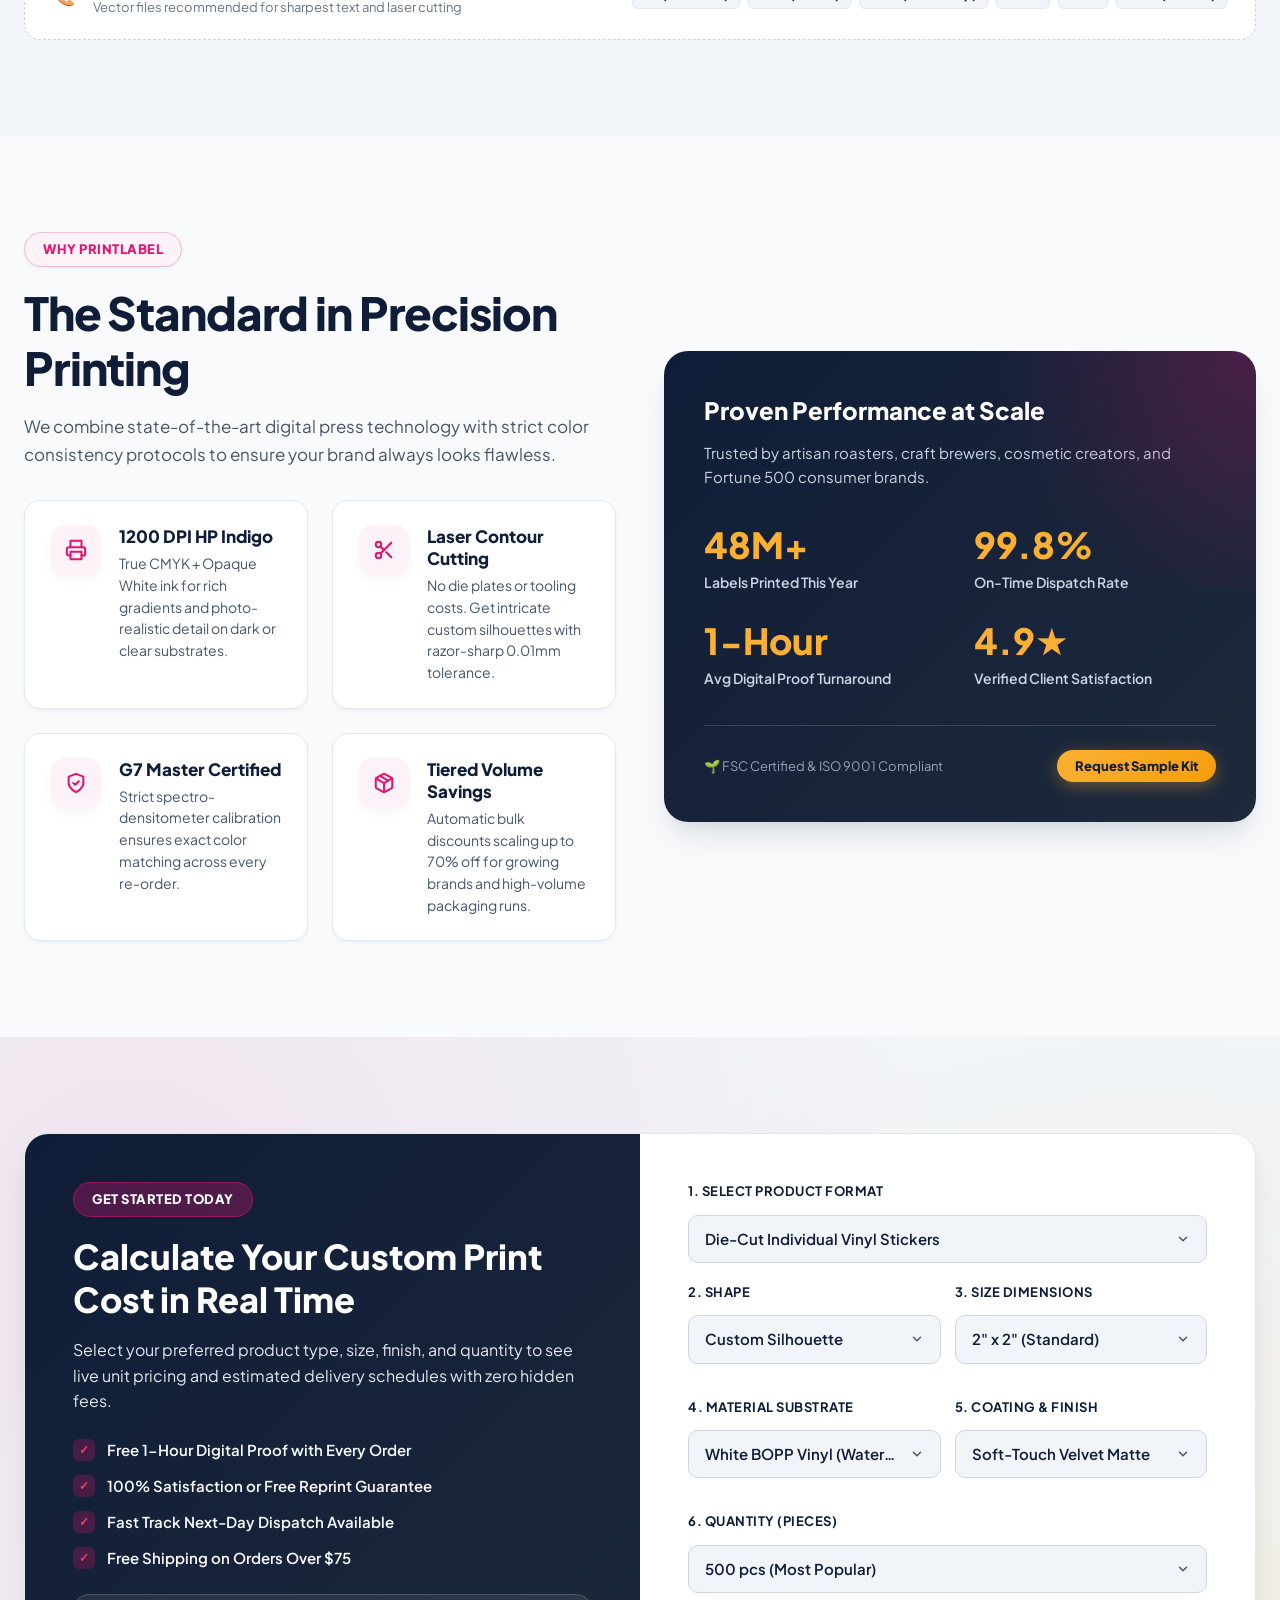
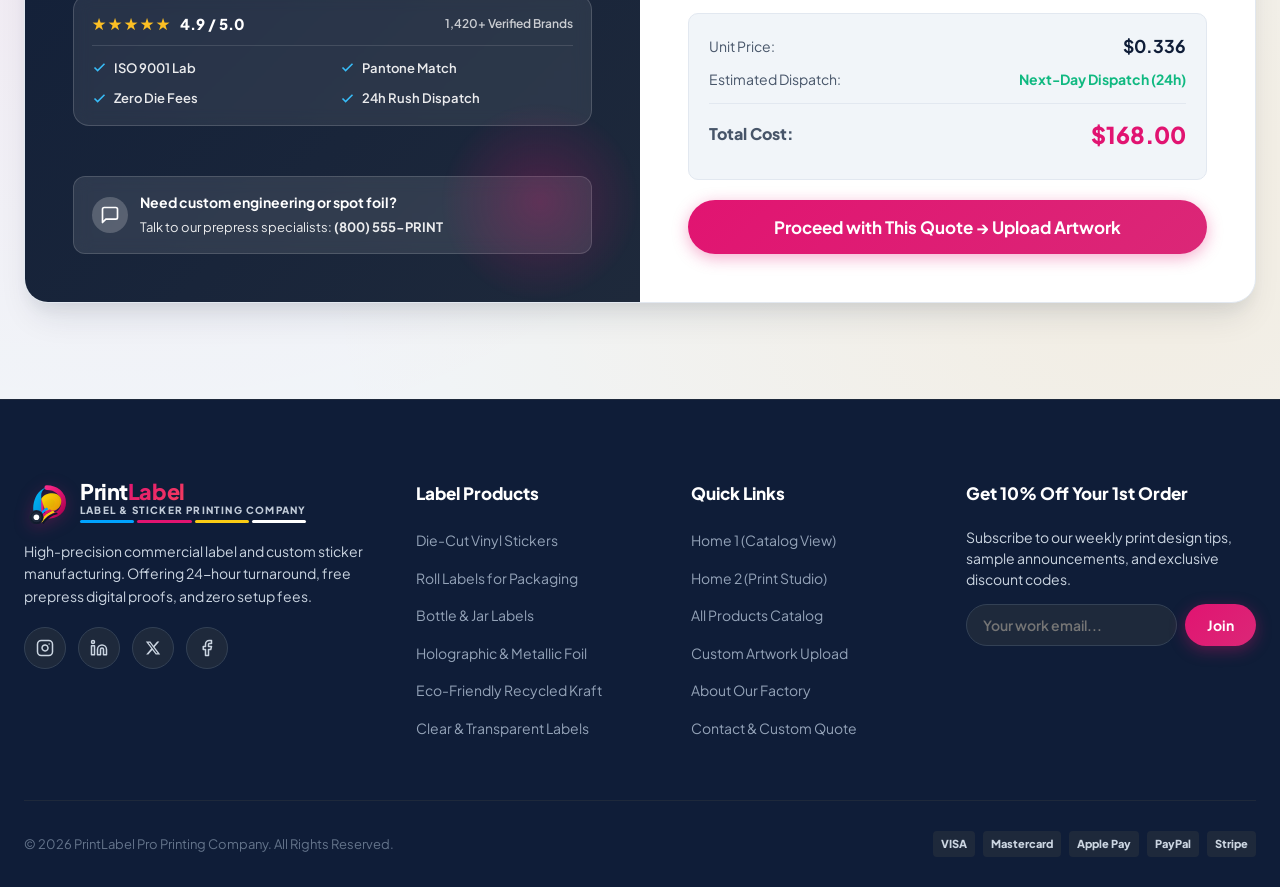
==== commit f44ec37f: "Fill bottom whitespace and enhance spacing/padding across bespoke contour cut card points" ====
--- a/index.html
+++ b/index.html
@@ -766,43 +766,47 @@
             </div>
 
             <!-- Custom Shape Guidance & Prepress Guarantee to fill block gap -->
-            <div class="shape-info-banner" style="margin-top: 24px; padding: 20px 22px; background: var(--bg-surface-secondary); border-radius: var(--card-radius); border: 1px solid var(--border-subtle);">
-              <div style="display: flex; align-items: center; gap: 12px; margin-bottom: 8px;">
-                <div style="width: 36px; height: 36px; border-radius: 10px; background: var(--color-primary-light); color: var(--color-primary); display: flex; align-items: center; justify-content: center; flex-shrink: 0;">
-                  <svg width="18" height="18" viewBox="0 0 24 24" fill="none" stroke="currentColor" stroke-width="2.2"><polygon points="12 2 2 7 12 12 22 7 12 2"></polygon><polyline points="2 17 12 22 22 17"></polyline><polyline points="2 12 12 17 22 12"></polyline></svg>
-                </div>
-                <div>
-                  <h4 style="font-size: 1rem; font-weight: 800; color: var(--text-main); margin-bottom: 2px;">Need a Bespoke Contour Cut?</h4>
-                  <p style="font-size: 0.8125rem; color: var(--text-muted); margin: 0;">0.1mm optical precision with zero physical tooling fees.</p>
-                </div>
-              </div>
-              <ul style="list-style: none; margin: 14px 0 16px 0; display: flex; flex-direction: column; gap: 9px; font-size: 0.8125rem; color: var(--text-secondary); font-weight: 600;">
-                <li style="display: flex; align-items: flex-start; gap: 8px; line-height: 1.4;">
-                  <span style="width: 6px; height: 6px; border-radius: 50%; background: var(--color-primary); flex-shrink: 0; margin-top: 5px;"></span>
-                  <span>Free automated vector cutline generation from any PNG/PDF logo</span>
-                </li>
-                <li style="display: flex; align-items: flex-start; gap: 8px; line-height: 1.4;">
-                  <span style="width: 6px; height: 6px; border-radius: 50%; background: var(--color-primary); flex-shrink: 0; margin-top: 5px;"></span>
-                  <span>Custom kiss-cut multi-sticker sheet layout optimization</span>
-                </li>
-                <li style="display: flex; align-items: flex-start; gap: 8px; line-height: 1.4;">
-                  <span style="width: 6px; height: 6px; border-radius: 50%; background: var(--color-primary); flex-shrink: 0; margin-top: 5px;"></span>
-                  <span>Includes 1.5mm white or transparent safe bleed contour margin</span>
-                </li>
-                <li style="display: flex; align-items: flex-start; gap: 8px; line-height: 1.4;">
-                  <span style="width: 6px; height: 6px; border-radius: 50%; background: var(--color-primary); flex-shrink: 0; margin-top: 5px;"></span>
-                  <span>High-speed optical laser cutting with ±0.1mm micro precision</span>
-                </li>
-                <li style="display: flex; align-items: flex-start; gap: 8px; line-height: 1.4;">
-                  <span style="width: 6px; height: 6px; border-radius: 50%; background: var(--color-primary); flex-shrink: 0; margin-top: 5px;"></span>
-                  <span>Instant 3D digital cutline proof with live peel preview</span>
-                </li>
-                <li style="display: flex; align-items: flex-start; gap: 8px; line-height: 1.4;">
-                  <span style="width: 6px; height: 6px; border-radius: 50%; background: var(--color-primary); flex-shrink: 0; margin-top: 5px;"></span>
-                  <span>Zero physical die plate charges or silhouette setup fees</span>
-                </li>
-              </ul>
-              <a href="custom-design.html" class="btn btn-primary btn-md" style="width: 100%; text-align: center; justify-content: center; margin-top: 14px; font-weight: 800;">
+            <div class="shape-info-banner" style="margin-top: 24px; padding: 24px 24px; background: var(--bg-surface-secondary); border-radius: var(--card-radius); border: 1px solid var(--border-subtle); display: flex; flex-direction: column; justify-content: space-between; flex: 1;">
+              <div>
+                <div style="display: flex; align-items: center; gap: 12px; margin-bottom: 12px;">
+                  <div style="width: 38px; height: 38px; border-radius: 10px; background: var(--color-primary-light); color: var(--color-primary); display: flex; align-items: center; justify-content: center; flex-shrink: 0;">
+                    <svg width="20" height="20" viewBox="0 0 24 24" fill="none" stroke="currentColor" stroke-width="2.2"><polygon points="12 2 2 7 12 12 22 7 12 2"></polygon><polyline points="2 17 12 22 22 17"></polyline><polyline points="2 12 12 17 22 12"></polyline></svg>
+                  </div>
+                  <div>
+                    <h4 style="font-size: 1.0625rem; font-weight: 800; color: var(--text-main); margin-bottom: 3px;">Need a Bespoke Contour Cut?</h4>
+                    <p style="font-size: 0.8125rem; color: var(--text-muted); margin: 0;">0.1mm optical precision with zero physical tooling fees.</p>
+                  </div>
+                </div>
+
+                <ul style="list-style: none; margin: 18px 0 20px 0; display: flex; flex-direction: column; gap: 12px; font-size: 0.84375rem; color: var(--text-secondary); font-weight: 600;">
+                  <li style="display: flex; align-items: flex-start; gap: 10px; line-height: 1.45;">
+                    <span style="width: 6px; height: 6px; border-radius: 50%; background: var(--color-primary); flex-shrink: 0; margin-top: 6px;"></span>
+                    <span>Free automated vector cutline generation from any PNG/PDF logo</span>
+                  </li>
+                  <li style="display: flex; align-items: flex-start; gap: 10px; line-height: 1.45;">
+                    <span style="width: 6px; height: 6px; border-radius: 50%; background: var(--color-primary); flex-shrink: 0; margin-top: 6px;"></span>
+                    <span>Custom kiss-cut multi-sticker sheet layout optimization</span>
+                  </li>
+                  <li style="display: flex; align-items: flex-start; gap: 10px; line-height: 1.45;">
+                    <span style="width: 6px; height: 6px; border-radius: 50%; background: var(--color-primary); flex-shrink: 0; margin-top: 6px;"></span>
+                    <span>Includes 1.5mm white or transparent safe bleed contour margin</span>
+                  </li>
+                  <li style="display: flex; align-items: flex-start; gap: 10px; line-height: 1.45;">
+                    <span style="width: 6px; height: 6px; border-radius: 50%; background: var(--color-primary); flex-shrink: 0; margin-top: 6px;"></span>
+                    <span>High-speed optical laser cutting with ±0.1mm micro precision</span>
+                  </li>
+                  <li style="display: flex; align-items: flex-start; gap: 10px; line-height: 1.45;">
+                    <span style="width: 6px; height: 6px; border-radius: 50%; background: var(--color-primary); flex-shrink: 0; margin-top: 6px;"></span>
+                    <span>Instant 3D digital cutline proof with live peel preview</span>
+                  </li>
+                  <li style="display: flex; align-items: flex-start; gap: 10px; line-height: 1.45;">
+                    <span style="width: 6px; height: 6px; border-radius: 50%; background: var(--color-primary); flex-shrink: 0; margin-top: 6px;"></span>
+                    <span>Zero physical die plate charges or silhouette setup fees</span>
+                  </li>
+                </ul>
+              </div>
+
+              <a href="custom-design.html" class="btn btn-primary btn-md" style="width: 100%; text-align: center; justify-content: center; margin-top: 18px; padding: 13px 20px; font-weight: 800; font-size: 0.9375rem;">
                 <span>Launch Interactive Cutline Studio →</span>
               </a>
             </div>
--- a/css/style.css
+++ b/css/style.css
@@ -2080,6 +2080,11 @@
   border-radius: var(--card-radius-lg);
   padding: 32px;
   box-shadow: var(--shadow-sm);
+  display: flex;
+  flex-direction: column;
+  justify-content: space-between;
+  height: 100%;
+  box-sizing: border-box;
 }
 
 .showcase-block-title {
